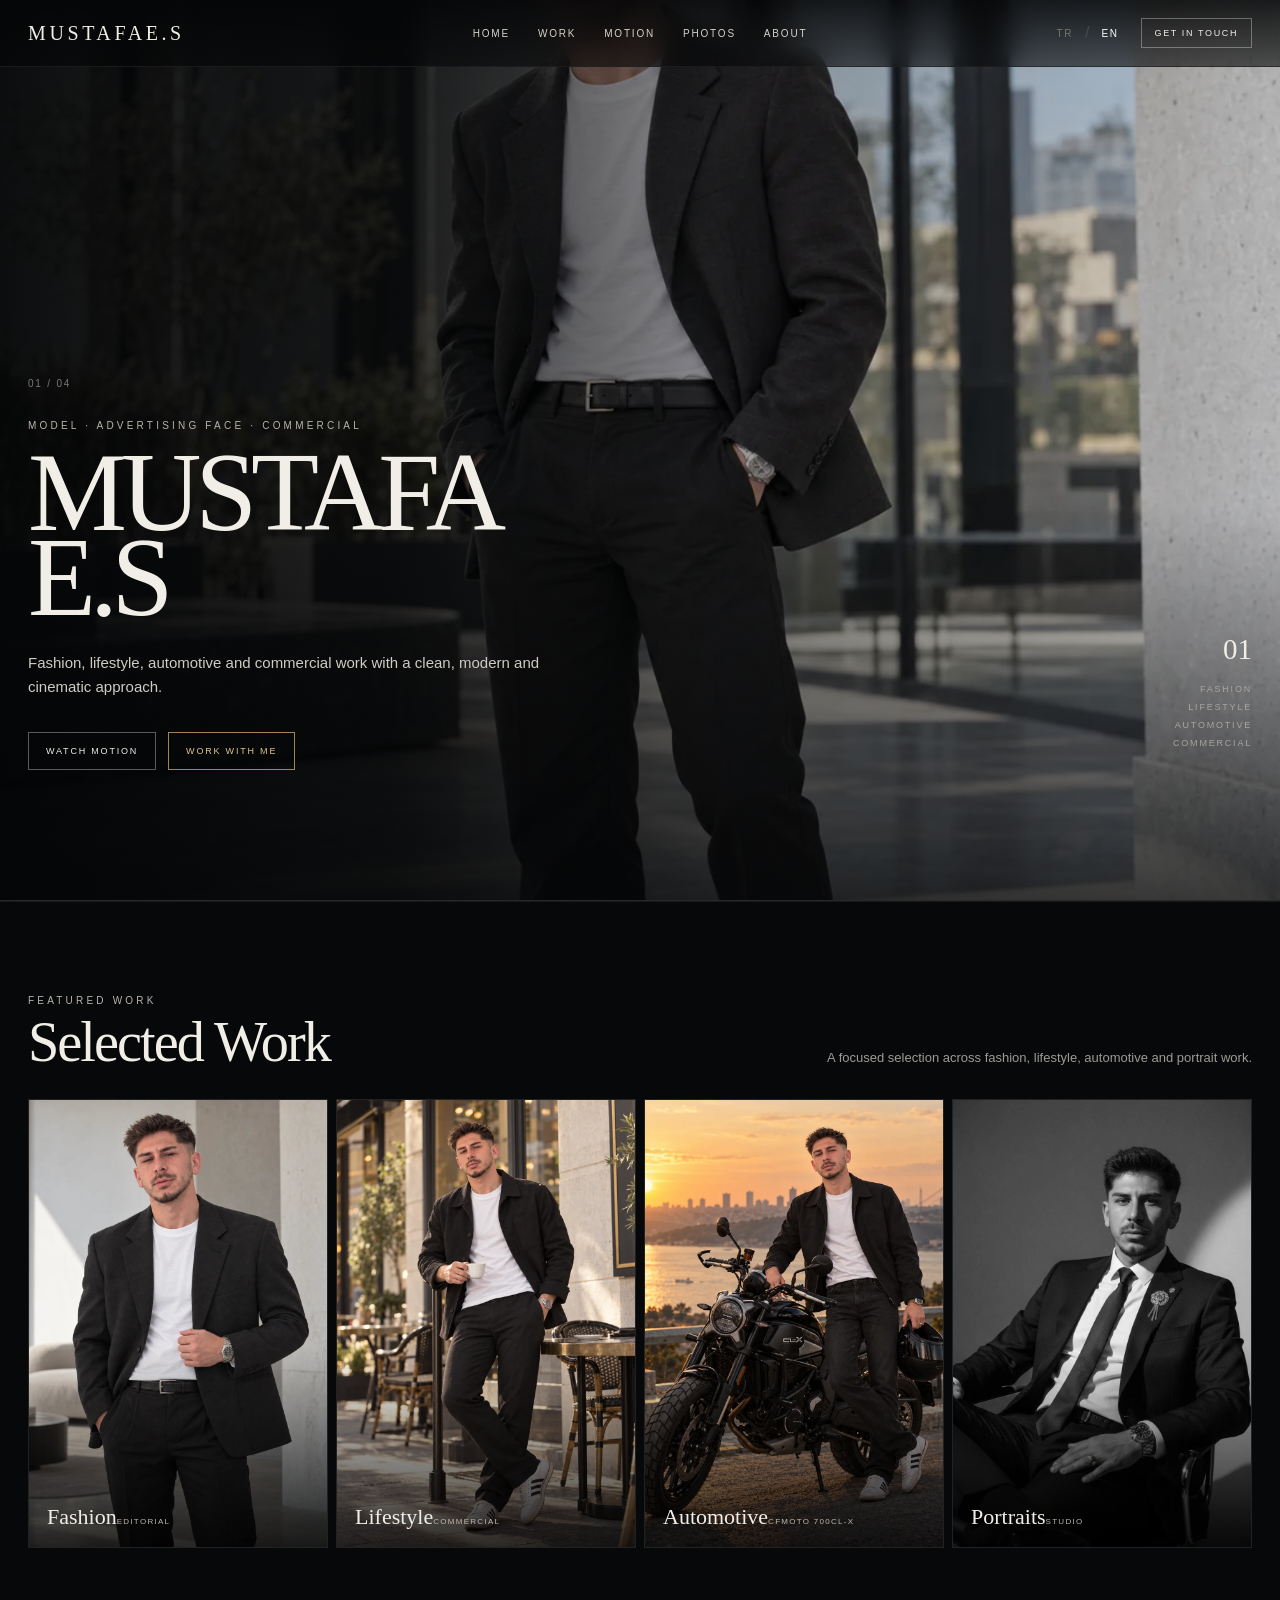
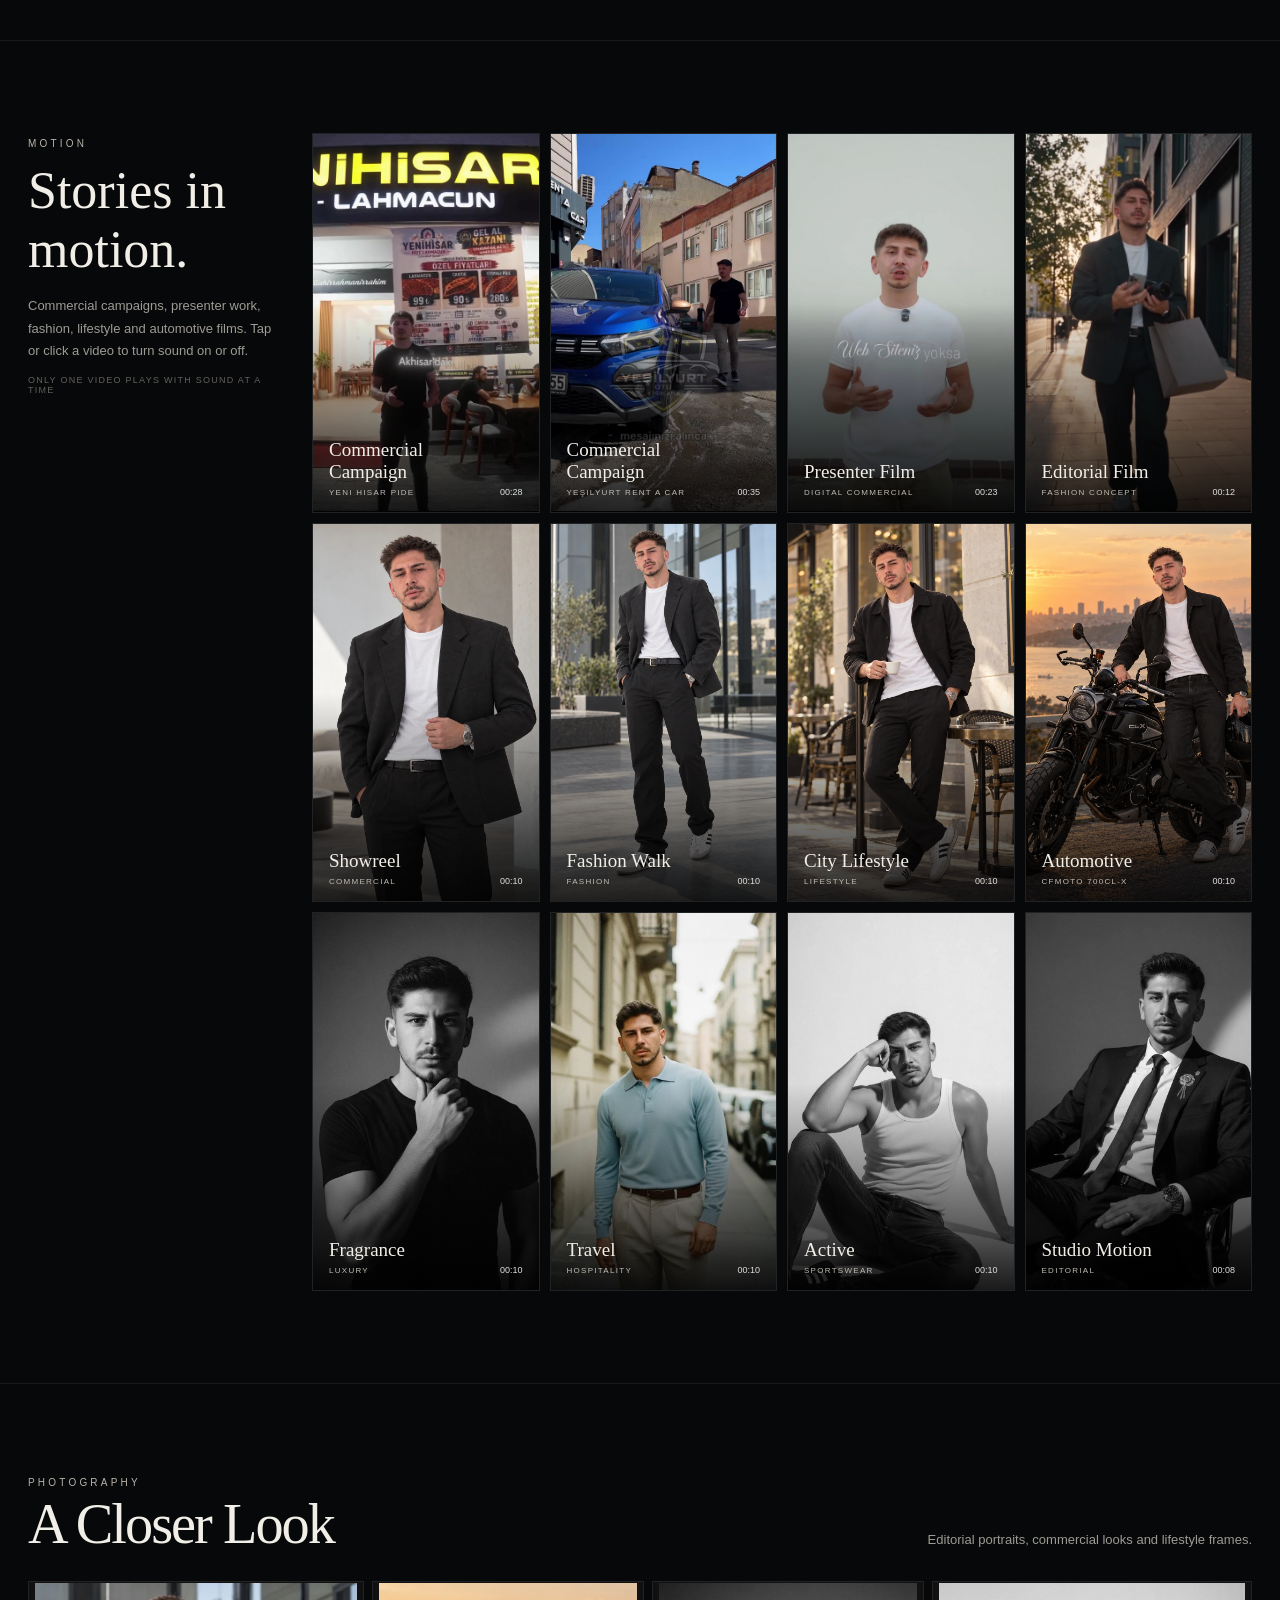
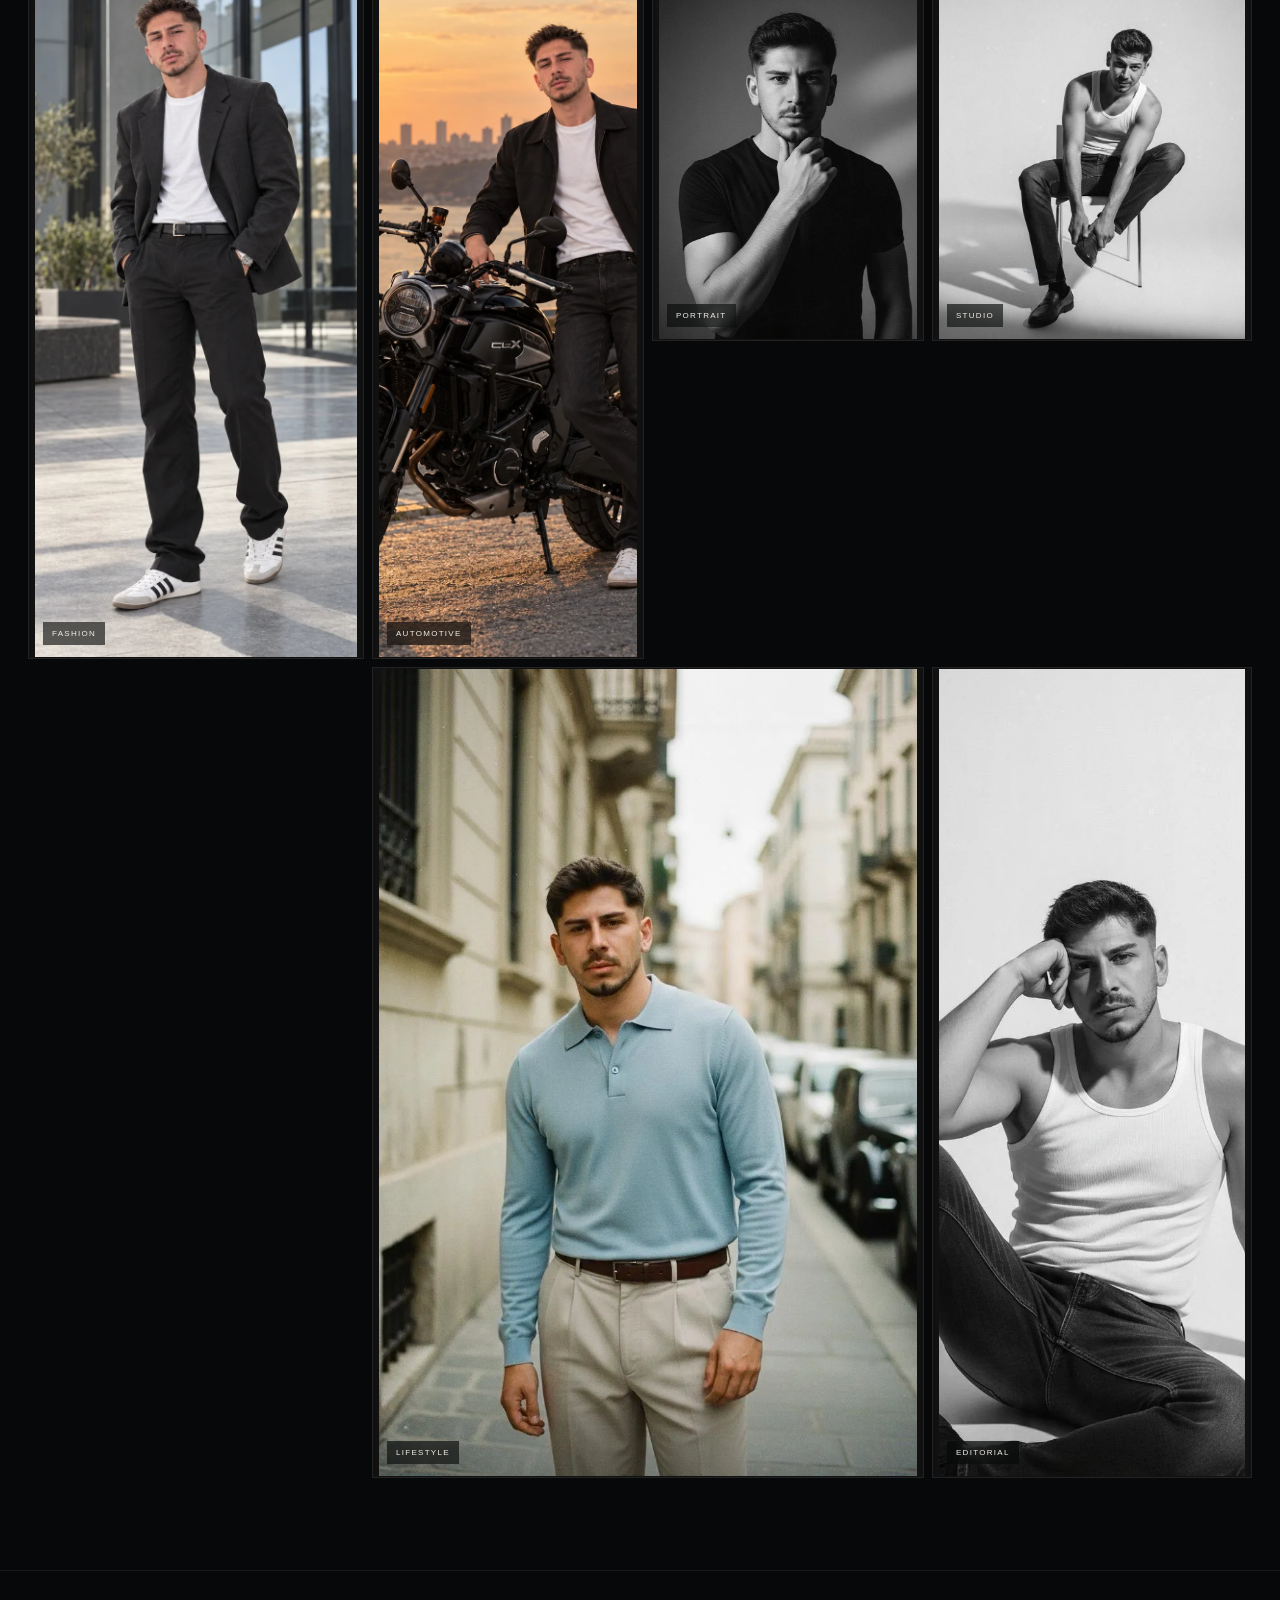
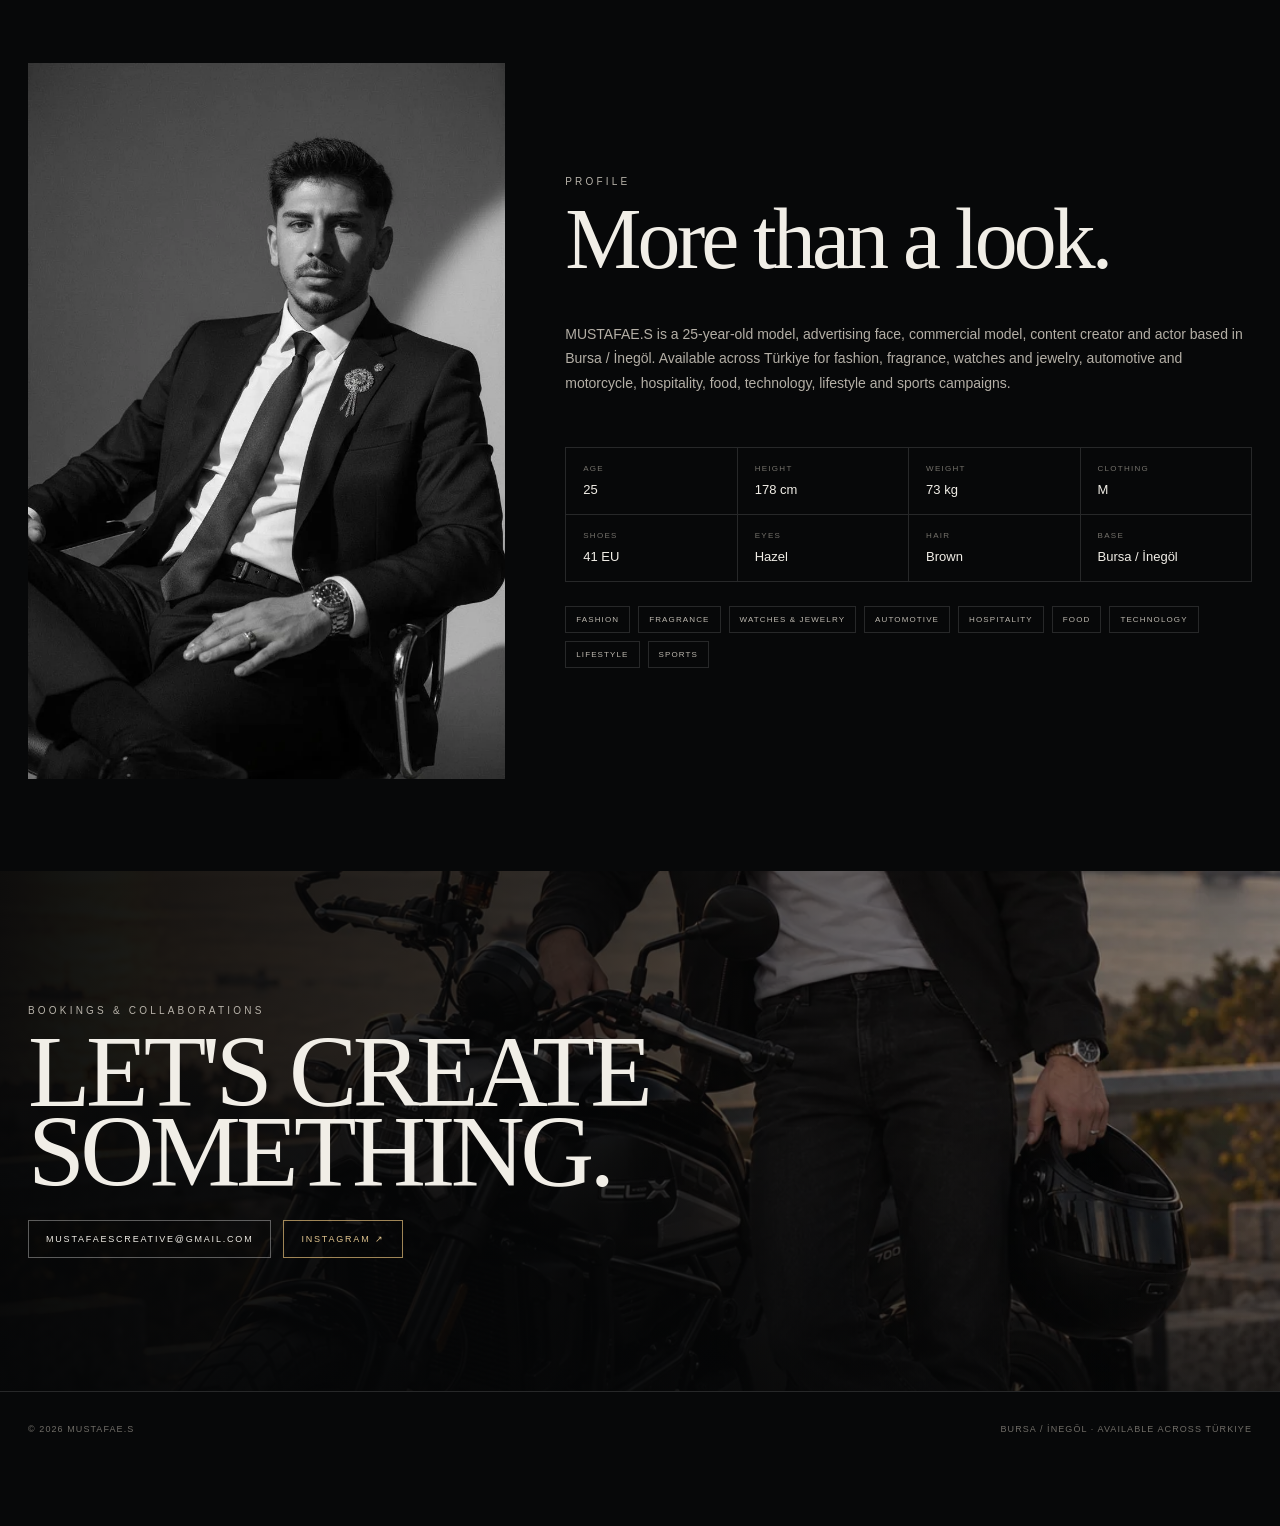
==== index.html @ 6eec47a4 "Add files via upload" ====
<!doctype html>
<html lang="tr">
<head>
<meta charset="utf-8">
<meta name="viewport" content="width=device-width,initial-scale=1,viewport-fit=cover">
<meta name="description" content="MUSTAFAE.S — Model, reklam yüzü, ticari model, içerik üreticisi ve oyuncu. Türkiye genelindeki projeler için uygun.">
<meta name="theme-color" content="#070809">
<meta name="robots" content="index,follow,max-image-preview:large,max-snippet:-1,max-video-preview:-1">
<meta name="author" content="MUSTAFAE.S">
<meta name="application-name" content="MUSTAFAE.S">
<link rel="canonical" href="https://mustafaescreativ.github.io/">
<link rel="icon" type="image/svg+xml" href="assets/favicon.svg">
<link rel="icon" type="image/png" sizes="32x32" href="assets/favicon-32.png">
<link rel="apple-touch-icon" sizes="180x180" href="assets/apple-touch-icon.png">
<link rel="manifest" href="/site.webmanifest">
<meta property="og:type" content="website">
<meta property="og:site_name" content="MUSTAFAE.S">
<meta property="og:title" content="MUSTAFAE.S — Model & Reklam Yüzü">
<meta property="og:description" content="Model, reklam yüzü, ticari model, içerik üreticisi ve oyuncu. Türkiye genelindeki projeler için uygun.">
<meta property="og:url" content="https://mustafaescreativ.github.io/">
<meta property="og:image" content="https://mustafaescreativ.github.io/assets/og-cover.jpg">
<meta property="og:image:secure_url" content="https://mustafaescreativ.github.io/assets/og-cover.jpg">
<meta property="og:image:width" content="1200">
<meta property="og:image:height" content="630">
<meta property="og:image:type" content="image/jpeg">
<meta property="og:image:alt" content="MUSTAFAE.S model portfolio">
<meta property="og:locale" content="tr_TR">
<meta property="og:locale:alternate" content="en_US">
<meta name="twitter:card" content="summary_large_image">
<meta name="twitter:title" content="MUSTAFAE.S — Model & Reklam Yüzü">
<meta name="twitter:description" content="Model, reklam yüzü, ticari model, içerik üreticisi ve oyuncu.">
<meta name="twitter:image" content="https://mustafaescreativ.github.io/assets/og-cover.jpg">
<title>MUSTAFAE.S — Model & Reklam Yüzü</title>
<style>
:root{
  --bg:#070809;--panel:#0c0e10;--panel2:#111315;--ink:#f1eee7;--muted:#9e9b94;
  --line:rgba(255,255,255,.13);--line2:rgba(255,255,255,.07);--warm:#c6a66b;
  --max:1540px;--serif:Georgia,"Times New Roman",serif;--sans:Arial,Helvetica,sans-serif;
}
*{box-sizing:border-box}html{scroll-behavior:smooth;background:var(--bg)}body{margin:0;background:var(--bg);color:var(--ink);font-family:var(--sans);overflow-x:hidden;-webkit-font-smoothing:antialiased}a{color:inherit;text-decoration:none}button{font:inherit;color:inherit}.shell{width:min(calc(100% - 56px),var(--max));margin:auto}.section{padding:92px 0;border-top:1px solid var(--line2)}
.kicker{font-size:10px;line-height:1.4;letter-spacing:.32em;text-transform:uppercase;color:#b8b3aa}.section-title{margin:8px 0 0;font-family:var(--serif);font-size:clamp(38px,4.4vw,72px);font-weight:400;line-height:.95;letter-spacing:-.035em}.section-head{display:flex;align-items:flex-end;justify-content:space-between;gap:32px;margin-bottom:30px}.section-copy{margin:0;max-width:520px;color:var(--muted);font-size:13px;line-height:1.7}
.site-header{position:fixed;inset:0 0 auto 0;z-index:60;border-bottom:1px solid rgba(255,255,255,.08);background:linear-gradient(180deg,rgba(4,5,6,.88),rgba(4,5,6,.58));backdrop-filter:blur(14px);-webkit-backdrop-filter:blur(14px)}.header-inner{height:66px;display:grid;grid-template-columns:1fr auto 1fr;align-items:center;gap:30px}.brand{font-family:var(--serif);font-size:20px;letter-spacing:.18em;white-space:nowrap}.nav{display:flex;gap:28px;align-items:center}.nav a{font-size:10px;letter-spacing:.18em;text-transform:uppercase;color:#d6d1c8;position:relative}.nav a:after{content:"";position:absolute;left:0;right:100%;bottom:-8px;height:1px;background:var(--ink);transition:right .25s ease}.nav a:hover:after{right:0}.header-actions{display:flex;align-items:center;justify-content:flex-end;gap:9px}.lang{appearance:none;border:0;background:none;padding:5px 3px;color:#77746e;cursor:pointer;font-size:10px;letter-spacing:.16em}.lang.active{color:#fff}.slash{color:#494949}.header-contact{margin-left:10px;border:1px solid rgba(255,255,255,.32);padding:9px 13px;font-size:9px;letter-spacing:.18em;text-transform:uppercase;transition:.25s}.header-contact:hover{background:#fff;color:#080808}
.hero{position:relative;min-height:100svh;display:grid;align-items:end;overflow:hidden;border-bottom:1px solid var(--line)}.hero-visual{position:absolute;inset:0;z-index:0}.hero-visual img{width:100%;height:100%;object-fit:cover;object-position:center 27%;display:block;filter:saturate(.9) contrast(1.02)}.hero-visual:after{content:"";position:absolute;inset:0;background:linear-gradient(90deg,rgba(3,4,5,.96) 0%,rgba(3,4,5,.84) 30%,rgba(3,4,5,.34) 60%,rgba(3,4,5,.08) 100%),linear-gradient(0deg,rgba(3,4,5,.75),transparent 44%)}.hero-content{position:relative;z-index:2;padding:130px 0 76px;display:grid;grid-template-columns:minmax(0,690px) 1fr;align-items:end;min-height:100svh}.hero-copy{padding-bottom:6vh}.hero-number{font-size:10px;letter-spacing:.18em;color:#777;margin-bottom:30px}.hero h1{font-family:var(--serif);font-weight:400;font-size:clamp(72px,8.7vw,158px);line-height:.76;letter-spacing:-.055em;margin:18px 0 30px}.hero h1 span{display:block}.hero-description{max-width:530px;font-size:15px;line-height:1.65;color:#d0ccc4}.hero-actions{display:flex;gap:12px;flex-wrap:wrap;margin-top:32px}.btn{display:inline-flex;align-items:center;justify-content:center;gap:14px;border:1px solid rgba(255,255,255,.34);padding:13px 17px;font-size:9px;letter-spacing:.2em;text-transform:uppercase;transition:.25s}.btn:hover{background:#fff;color:#090909}.btn.warm{border-color:rgba(198,166,107,.8);color:#e1c58f}.hero-side{justify-self:end;align-self:end;padding-bottom:8vh;text-align:right}.hero-side strong{display:block;font-family:var(--serif);font-weight:400;font-size:29px;margin-bottom:14px}.hero-side div{font-size:9px;letter-spacing:.2em;line-height:2;text-transform:uppercase;color:#aaa59d}
.featured-grid{display:grid;grid-template-columns:repeat(4,1fr);gap:8px}.feature-card{position:relative;min-height:380px;overflow:hidden;background:#111;border:1px solid var(--line2);cursor:pointer}.feature-card img{width:100%;height:100%;object-fit:cover;display:block;transition:transform .7s cubic-bezier(.2,.8,.2,1),filter .5s}.feature-card:hover img{transform:scale(1.025);filter:brightness(.86)}.feature-shade{position:absolute;inset:0;background:linear-gradient(0deg,rgba(0,0,0,.83),transparent 45%)}.feature-meta{position:absolute;left:18px;right:18px;bottom:17px;display:flex;align-items:end;justify-content:space-between;gap:16px}.feature-meta strong{font-family:var(--serif);font-size:22px;font-weight:400}.feature-meta small{font-size:8px;letter-spacing:.16em;text-transform:uppercase;color:#bcb7ae}
.motion-layout{display:grid;grid-template-columns:250px 1fr;gap:34px;align-items:start}.motion-intro{position:sticky;top:102px;padding-top:4px}.motion-intro h2{font-family:var(--serif);font-size:52px;font-weight:400;margin:10px 0 16px}.motion-intro p{color:var(--muted);font-size:13px;line-height:1.7}.motion-grid{display:grid;grid-template-columns:repeat(4,minmax(0,1fr));gap:10px}.motion-card{position:relative;aspect-ratio:9/15;overflow:hidden;background:#0f1113;border:1px solid var(--line2);isolation:isolate}.motion-card video{width:100%;height:100%;object-fit:cover;display:block;background:#0b0d0e;cursor:pointer}.motion-card video[data-audio="0"]{cursor:default}.motion-card:after{content:"";position:absolute;inset:45% 0 0;pointer-events:none;background:linear-gradient(transparent,rgba(0,0,0,.86));z-index:1}.motion-meta{position:absolute;z-index:2;left:16px;right:16px;bottom:15px;display:flex;align-items:flex-end;justify-content:space-between;gap:12px;pointer-events:none}.motion-title{font-family:var(--serif);font-size:19px}.motion-sub{margin-top:5px;font-size:8px;letter-spacing:.16em;text-transform:uppercase;color:#c0bbb3}.motion-time{font-size:9px;color:#ddd}.sound-toast{position:absolute;z-index:5;inset:50% auto auto 50%;transform:translate(-50%,-50%) scale(.86);width:58px;height:58px;border-radius:50%;display:grid;place-items:center;background:rgba(7,8,9,.72);border:1px solid rgba(255,255,255,.34);opacity:0;pointer-events:none;backdrop-filter:blur(10px);transition:opacity .18s,transform .18s}.sound-toast.show{opacity:1;transform:translate(-50%,-50%) scale(1)}.sound-toast svg{width:24px;height:24px;fill:none;stroke:#fff;stroke-width:1.7;stroke-linecap:round;stroke-linejoin:round}.motion-hint{margin-top:13px;color:#64615c;font-size:9px;letter-spacing:.14em;text-transform:uppercase}
.photo-grid{display:grid;grid-template-columns:1.05fr .85fr .85fr 1fr;grid-template-rows:360px 310px;gap:8px}.photo-card{position:relative;overflow:hidden;background:#111;border:1px solid var(--line2);cursor:zoom-in}.photo-card img{width:100%;height:100%;object-fit:cover;display:block;transition:transform .65s ease,filter .4s}.photo-card:hover img{transform:scale(1.018);filter:brightness(.9)}.photo-card:nth-child(1){grid-row:1/3}.photo-card:nth-child(4){grid-row:1/3}.photo-card:nth-child(5){grid-column:2/4}.photo-label{position:absolute;left:14px;bottom:13px;font-size:8px;letter-spacing:.16em;text-transform:uppercase;background:rgba(6,7,8,.62);padding:7px 9px;backdrop-filter:blur(8px)}
.about-grid{display:grid;grid-template-columns:.82fr 1.18fr;gap:60px;align-items:stretch}.about-image{min-height:700px;overflow:hidden}.about-image img{width:100%;height:100%;object-fit:cover;display:block}.about-copy{display:flex;flex-direction:column;justify-content:center;padding:40px 0}.about-copy h2{font-family:var(--serif);font-size:clamp(52px,6.7vw,100px);font-weight:400;line-height:.9;letter-spacing:-.045em;margin:12px 0 30px}.bio{max-width:760px;color:#b4afa6;line-height:1.75;font-size:14px}.stats{display:grid;grid-template-columns:repeat(4,1fr);margin-top:38px;border-top:1px solid var(--line);border-left:1px solid var(--line)}.stat{padding:16px 17px;border-right:1px solid var(--line);border-bottom:1px solid var(--line)}.stat span{display:block;color:#74716b;font-size:8px;letter-spacing:.16em;text-transform:uppercase;margin-bottom:7px}.stat strong{font-size:13px;font-weight:500}.industries{display:flex;gap:8px;flex-wrap:wrap;margin-top:24px}.industry{border:1px solid var(--line);padding:8px 10px;font-size:8px;letter-spacing:.14em;text-transform:uppercase;color:#bdb8af}
.contact-banner{position:relative;min-height:520px;overflow:hidden;display:grid;align-items:end}.contact-banner>img{position:absolute;inset:0;width:100%;height:100%;object-fit:cover;object-position:center 50%;filter:saturate(.85)}.contact-banner:after{content:"";position:absolute;inset:0;background:linear-gradient(90deg,rgba(5,6,7,.96),rgba(5,6,7,.78) 43%,rgba(5,6,7,.28)),linear-gradient(0deg,rgba(5,6,7,.65),transparent 60%)}.contact-content{position:relative;z-index:2;padding:64px 0}.contact-content h2{font-family:var(--serif);font-size:clamp(58px,8vw,128px);font-weight:400;line-height:.78;letter-spacing:-.045em;margin:14px 0 28px}.contact-links{display:flex;gap:12px;flex-wrap:wrap}
footer{border-top:1px solid var(--line);padding:32px 0 92px}.footer-row{display:flex;justify-content:space-between;gap:24px;align-items:center;color:#706d67;font-size:9px;letter-spacing:.12em;text-transform:uppercase}.footer-row a{color:#a9a49b}
.mobile-bottom{display:none}.lightbox{position:fixed;inset:0;z-index:100;background:rgba(0,0,0,.94);display:none;align-items:center;justify-content:center;padding:28px}.lightbox.open{display:flex}.lightbox img{max-width:min(94vw,1200px);max-height:90vh;object-fit:contain}.lightbox-close{position:absolute;right:24px;top:20px;width:44px;height:44px;border:1px solid rgba(255,255,255,.25);background:rgba(0,0,0,.35);font-size:24px;cursor:pointer}.reveal{opacity:1;transform:none}
@media(max-width:1180px){.motion-grid{grid-template-columns:repeat(3,1fr)}.photo-grid{grid-template-columns:repeat(3,1fr);grid-template-rows:360px 300px}.photo-card:nth-child(1){grid-row:1/3}.photo-card:nth-child(4){grid-row:auto}.photo-card:nth-child(5){grid-column:auto}.stats{grid-template-columns:repeat(2,1fr)}}
@media(max-width:900px){.shell{width:min(calc(100% - 28px),var(--max))}.site-header{background:rgba(5,6,7,.82)}.header-inner{height:60px;grid-template-columns:1fr auto}.brand{font-size:17px}.nav,.header-contact{display:none}.header-actions{grid-column:2}.hero{min-height:92svh}.hero-visual img{object-position:61% center}.hero-visual:after{background:linear-gradient(0deg,rgba(4,5,6,.96) 0%,rgba(4,5,6,.7) 44%,rgba(4,5,6,.12) 80%),linear-gradient(90deg,rgba(4,5,6,.36),transparent)}.hero-content{min-height:92svh;padding:88px 0 40px;display:block}.hero-copy{position:absolute;left:14px;right:14px;bottom:38px;padding:0}.hero-number,.hero-side{display:none}.hero h1{font-size:clamp(54px,16vw,86px);line-height:.8;margin:12px 0 18px}.hero h1 span{display:inline}.hero-description{font-size:13px;max-width:420px}.section{padding:70px 0}.section-head{display:block}.section-copy{margin-top:14px}.featured-grid{display:grid;grid-auto-flow:column;grid-auto-columns:78%;grid-template-columns:none;overflow-x:auto;scroll-snap-type:x mandatory;padding-bottom:7px;scrollbar-width:none}.featured-grid::-webkit-scrollbar{display:none}.feature-card{min-height:410px;scroll-snap-align:start}.motion-layout{display:block}.motion-intro{position:static;margin-bottom:24px}.motion-intro h2{font-size:45px}.motion-grid{display:grid;grid-auto-flow:column;grid-auto-columns:76%;grid-template-columns:none;overflow-x:auto;scroll-snap-type:x mandatory;gap:10px;padding-bottom:8px;scrollbar-width:none}.motion-grid::-webkit-scrollbar{display:none}.motion-card{scroll-snap-align:start;aspect-ratio:9/14}.photo-grid{display:grid;grid-template-columns:1fr 1fr;grid-template-rows:330px 270px 330px;gap:6px}.photo-card:nth-child(1){grid-row:1/3}.photo-card:nth-child(4){grid-row:2/4}.photo-card:nth-child(5){grid-column:auto}.about-grid{grid-template-columns:1fr;gap:0}.about-image{min-height:560px}.about-copy{padding:34px 0}.stats{grid-template-columns:repeat(2,1fr)}.contact-banner{min-height:540px}.contact-banner>img{object-position:62% center}.contact-content{padding:52px 0 72px}.site-footer{padding-bottom:100px}.mobile-bottom{position:fixed;z-index:70;left:12px;right:12px;bottom:max(10px,env(safe-area-inset-bottom));height:62px;border:1px solid rgba(255,255,255,.14);background:rgba(8,9,10,.88);backdrop-filter:blur(16px);display:grid;grid-template-columns:repeat(5,1fr);border-radius:16px;overflow:hidden}.mobile-bottom a{display:flex;flex-direction:column;align-items:center;justify-content:center;gap:4px;color:#aaa69f;font-size:7px;letter-spacing:.08em;text-transform:uppercase}.mobile-bottom svg{width:18px;height:18px;fill:none;stroke:currentColor;stroke-width:1.6}.footer-row{display:block;line-height:2}.footer-row span{display:block}.motion-hint{font-size:8px}}
@media(max-width:540px){.hero-actions .btn{padding:12px 14px}.feature-card{min-height:370px}.motion-grid{grid-auto-columns:82%}.photo-grid{grid-template-columns:1fr 1fr;grid-template-rows:280px 230px 280px}.about-image{min-height:490px}.about-copy h2{font-size:58px}.contact-content h2{font-size:66px}.contact-links{display:grid}.contact-links .btn{width:100%}}
@media(prefers-reduced-motion:reduce){html{scroll-behavior:auto}.feature-card img,.photo-card img{transition:none}}
</style>
<script type="application/ld+json">{"@context":"https://schema.org","@type":"Person","name":"MUSTAFAE.S","alternateName":"Mustafaes","url":"https://mustafaescreativ.github.io/","image":"https://mustafaescreativ.github.io/assets/og-cover.jpg","sameAs":["https://www.instagram.com/mustafae.s/"],"jobTitle":"Model, Advertising Face, Commercial Model, Content Creator, Actor","knowsLanguage":["tr"],"height":"178 cm","homeLocation":{"@type":"Place","name":"Bursa / İnegöl, Türkiye"}}</script>
</head>
<body>
<header class="site-header">
  <div class="shell header-inner">
    <a class="brand" href="#home">MUSTAFAE.S</a>
    <nav class="nav" aria-label="Primary">
      <a href="#home" data-en="Home" data-tr="Ana Sayfa">Ana Sayfa</a>
      <a href="#work" data-en="Work" data-tr="Çalışmalar">Çalışmalar</a>
      <a href="#motion" data-en="Motion" data-tr="Videolar">Videolar</a>
      <a href="#photos" data-en="Photos" data-tr="Fotoğraflar">Fotoğraflar</a>
      <a href="#about" data-en="About" data-tr="Hakkımda">Hakkımda</a>
    </nav>
    <div class="header-actions">
      <button class="lang" data-lang="tr" aria-label="Türkçe">TR</button><span class="slash">/</span><button class="lang" data-lang="en" aria-label="English">EN</button>
      <a class="header-contact" href="#contact" data-en="Get in touch" data-tr="İletişim">İletişim</a>
    </div>
  </div>
</header>

<main>
<section class="hero" id="home">
  <div class="hero-visual"><img src="assets/photos/hero.webp" alt="MUSTAFAE.S fashion portrait"></div>
  <div class="shell hero-content">
    <div class="hero-copy reveal">
      <div class="hero-number">01 / 04</div>
      <div class="kicker" data-en="Model · Advertising Face · Commercial" data-tr="Model · Reklam Yüzü · Ticari Model">Model · Reklam Yüzü · Ticari Model</div>
      <h1><span>MUSTAFA</span> <span>E.S</span></h1>
      <p class="hero-description" data-en="Fashion, lifestyle, automotive and commercial work with a clean, modern and cinematic approach." data-tr="Moda, yaşam tarzı, otomotiv ve ticari projelerde modern, temiz ve sinematik bir yaklaşım.">Moda, yaşam tarzı, otomotiv ve ticari projelerde modern, temiz ve sinematik bir yaklaşım.</p>
      <div class="hero-actions"><a class="btn" href="#motion" data-en="Watch motion" data-tr="Videoları İzle">Videoları İzle</a><a class="btn warm" href="#contact" data-en="Work with me" data-tr="İş Birliği">İş Birliği</a></div>
    </div>
    <div class="hero-side reveal"><strong>01</strong><div data-en-html="FASHION<br>LIFESTYLE<br>AUTOMOTIVE<br>COMMERCIAL" data-tr-html="MODA<br>YAŞAM TARZI<br>OTOMOTİV<br>REKLAM">MODA<br>YAŞAM TARZI<br>OTOMOTİV<br>REKLAM</div></div>
  </div>
</section>

<section class="section" id="work">
  <div class="shell">
    <div class="section-head reveal"><div><div class="kicker" data-en="Featured work" data-tr="Öne Çıkanlar">Öne Çıkanlar</div><h2 class="section-title" data-en="Selected Work" data-tr="Seçili Çalışmalar">Seçili Çalışmalar</h2></div><p class="section-copy" data-en="A focused selection across fashion, lifestyle, automotive and portrait work." data-tr="Moda, yaşam tarzı, otomotiv ve portre çalışmalarından seçilmiş bir seçki.">Moda, yaşam tarzı, otomotiv ve portre çalışmalarından seçilmiş bir seçki.</p></div>
    <div class="featured-grid reveal">
      <a class="feature-card" href="#photos"><img src="assets/photos/blazer.webp" alt="Fashion"><div class="feature-shade"></div><div class="feature-meta"><div><strong data-en="Fashion" data-tr="Moda">Moda</strong><small data-en="Editorial" data-tr="Editoryal">Editoryal</small></div></div></a>
      <a class="feature-card" href="#photos"><img src="assets/photos/cafe.webp" alt="Lifestyle"><div class="feature-shade"></div><div class="feature-meta"><div><strong data-en="Lifestyle" data-tr="Yaşam Tarzı">Yaşam Tarzı</strong><small data-en="Commercial" data-tr="Ticari">Ticari</small></div></div></a>
      <a class="feature-card" href="#motion"><img src="assets/photos/motorcycle.webp" alt="Automotive"><div class="feature-shade"></div><div class="feature-meta"><div><strong data-en="Automotive" data-tr="Otomotiv">Otomotiv</strong><small>CFMOTO 700CL-X</small></div></div></a>
      <a class="feature-card" href="#photos"><img src="assets/photos/formal-bw.webp" alt="Portrait"><div class="feature-shade"></div><div class="feature-meta"><div><strong data-en="Portraits" data-tr="Portreler">Portreler</strong><small data-en="Studio" data-tr="Stüdyo">Stüdyo</small></div></div></a>
    </div>
  </div>
</section>

<section class="section" id="motion">
  <div class="shell motion-layout">
    <div class="motion-intro reveal"><div class="kicker" data-en="Motion" data-tr="Video">Video</div><h2 data-en="Stories in motion." data-tr="Hareketli hikâyeler.">Hareketli hikâyeler.</h2><p data-en="Commercial campaigns, presenter work, fashion, lifestyle and automotive films. Tap or click a video to turn sound on or off." data-tr="Reklam kampanyaları, sunum çalışmaları, moda, yaşam tarzı ve otomotiv filmleri. Sesi açmak veya kapatmak için videoya dokunun ya da tıklayın.">Reklam kampanyaları, sunum çalışmaları, moda, yaşam tarzı ve otomotiv filmleri. Sesi açmak veya kapatmak için videoya dokunun ya da tıklayın.</p><div class="motion-hint" data-en="Only one video plays with sound at a time" data-tr="Aynı anda yalnızca bir videonun sesi açık kalır">Aynı anda yalnızca bir videonun sesi açık kalır</div></div>
    <div class="motion-grid reveal">
      <article class="motion-card"><video class="motion-video" muted loop playsinline preload="none" poster="[data-uri]" src="yeni-hisar.mp4" data-src="yeni-hisar.mp4"></video><div class="sound-toast"></div><div class="motion-meta"><div><div class="motion-title" data-en="Commercial Campaign" data-tr="Reklam Kampanyası">Reklam Kampanyası</div><div class="motion-sub">Yeni Hisar Pide</div></div><span class="motion-time">00:28</span></div></article><article class="motion-card"><video class="motion-video" muted loop playsinline preload="metadata" poster="[data-uri]" src="yesilyurt-rent-a-car.mp4" data-src="yesilyurt-rent-a-car.mp4"></video><div class="sound-toast"></div><div class="motion-meta"><div><div class="motion-title" data-en="Commercial Campaign" data-tr="Reklam Kampanyası">Reklam Kampanyası</div><div class="motion-sub">Yeşilyurt Rent a Car</div></div><span class="motion-time">00:35</span></div></article>
      <article class="motion-card"><video class="motion-video" muted loop playsinline preload="none" poster="[data-uri]" src="dijital-sunum.mp4" data-src="dijital-sunum.mp4"></video><div class="sound-toast"></div><div class="motion-meta"><div><div class="motion-title" data-en="Presenter Film" data-tr="Sunum Filmi">Sunum Filmi</div><div class="motion-sub" data-en="Digital Commercial" data-tr="Dijital Reklam">Dijital Reklam</div></div><span class="motion-time">00:23</span></div></article>
      <article class="motion-card"><video class="motion-video" muted loop playsinline preload="none" poster="[data-uri]" src="editorial-film.mp4" data-src="editorial-film.mp4"></video><div class="sound-toast"></div><div class="motion-meta"><div><div class="motion-title" data-en="Editorial Film" data-tr="Editoryal Film">Editoryal Film</div><div class="motion-sub" data-en="Fashion Concept" data-tr="Moda Konsepti">Moda Konsepti</div></div><span class="motion-time">00:12</span></div></article>
      <article class="motion-card"><video class="motion-video" data-audio="0" muted loop playsinline preload="none" poster="assets/photos/blazer.webp" data-src="assets/videos/showreel.mp4"></video><div class="sound-toast"></div><div class="motion-meta"><div><div class="motion-title" data-en="Showreel" data-tr="Tanıtım Videosu">Tanıtım Videosu</div><div class="motion-sub" data-en="Commercial" data-tr="Reklam">Reklam</div></div><span class="motion-time">00:10</span></div></article>
      <article class="motion-card"><video class="motion-video" muted loop playsinline preload="none" poster="assets/photos/hero.webp" data-src="assets/videos/fashion-walk.mp4"></video><div class="sound-toast"></div><div class="motion-meta"><div><div class="motion-title" data-en="Fashion Walk" data-tr="Moda Yürüyüşü">Moda Yürüyüşü</div><div class="motion-sub" data-en="Fashion" data-tr="Moda">Moda</div></div><span class="motion-time">00:10</span></div></article>
      <article class="motion-card"><video class="motion-video" muted loop playsinline preload="none" poster="assets/photos/cafe.webp" data-src="assets/videos/lifestyle-cafe.mp4"></video><div class="sound-toast"></div><div class="motion-meta"><div><div class="motion-title" data-en="City Lifestyle" data-tr="Şehir Yaşamı">Şehir Yaşamı</div><div class="motion-sub" data-en="Lifestyle" data-tr="Yaşam Tarzı">Yaşam Tarzı</div></div><span class="motion-time">00:10</span></div></article>
      <article class="motion-card"><video class="motion-video" muted loop playsinline preload="none" poster="assets/photos/motorcycle.webp" data-src="assets/videos/automotive.mp4"></video><div class="sound-toast"></div><div class="motion-meta"><div><div class="motion-title" data-en="Automotive" data-tr="Otomotiv">Otomotiv</div><div class="motion-sub">CFMOTO 700CL-X</div></div><span class="motion-time">00:10</span></div></article>
      <article class="motion-card"><video class="motion-video" muted loop playsinline preload="none" poster="assets/photos/portrait-bw.webp" data-src="assets/videos/fragrance.mp4"></video><div class="sound-toast"></div><div class="motion-meta"><div><div class="motion-title" data-en="Fragrance" data-tr="Parfüm">Parfüm</div><div class="motion-sub" data-en="Luxury" data-tr="Lüks">Lüks</div></div><span class="motion-time">00:10</span></div></article>
      <article class="motion-card"><video class="motion-video" muted loop playsinline preload="none" poster="assets/photos/blue-polo.webp" data-src="assets/videos/travel-hotel.mp4"></video><div class="sound-toast"></div><div class="motion-meta"><div><div class="motion-title" data-en="Travel" data-tr="Seyahat">Seyahat</div><div class="motion-sub" data-en="Hospitality" data-tr="Otel & Turizm">Otel & Turizm</div></div><span class="motion-time">00:10</span></div></article>
      <article class="motion-card"><video class="motion-video" muted loop playsinline preload="none" poster="assets/photos/studio-floor-bw.webp" data-src="assets/videos/active.mp4"></video><div class="sound-toast"></div><div class="motion-meta"><div><div class="motion-title" data-en="Active" data-tr="Aktif">Aktif</div><div class="motion-sub" data-en="Sportswear" data-tr="Spor">Spor</div></div><span class="motion-time">00:10</span></div></article>
      <article class="motion-card"><video class="motion-video" data-audio="0" muted loop playsinline preload="none" poster="assets/photos/formal-bw.webp" data-src="assets/videos/studio-motion.mp4"></video><div class="sound-toast"></div><div class="motion-meta"><div><div class="motion-title" data-en="Studio Motion" data-tr="Stüdyo Videosu">Stüdyo Videosu</div><div class="motion-sub" data-en="Editorial" data-tr="Editoryal">Editoryal</div></div><span class="motion-time">00:08</span></div></article>
    </div>
  </div>
</section>

<section class="section" id="photos">
  <div class="shell">
    <div class="section-head reveal"><div><div class="kicker" data-en="Photography" data-tr="Fotoğraflar">Fotoğraflar</div><h2 class="section-title" data-en="A Closer Look" data-tr="Yakından Bakış">Yakından Bakış</h2></div><p class="section-copy" data-en="Editorial portraits, commercial looks and lifestyle frames." data-tr="Editoryal portreler, ticari görünümler ve yaşam tarzı kareleri.">Editoryal portreler, ticari görünümler ve yaşam tarzı kareleri.</p></div>
    <div class="photo-grid reveal">
      <button class="photo-card" type="button" data-full="assets/photos/hero.webp"><img src="assets/photos/hero.webp" alt="Fashion portrait"><span class="photo-label" data-en="Fashion" data-tr="Moda">Moda</span></button>
      <button class="photo-card" type="button" data-full="assets/photos/portrait-bw.webp"><img src="assets/photos/portrait-bw.webp" alt="Black and white portrait"><span class="photo-label" data-en="Portrait" data-tr="Portre">Portre</span></button>
      <button class="photo-card" type="button" data-full="assets/photos/studio-chair-bw.webp"><img src="assets/photos/studio-chair-bw.webp" alt="Studio editorial"><span class="photo-label" data-en="Studio" data-tr="Stüdyo">Stüdyo</span></button>
      <button class="photo-card" type="button" data-full="assets/photos/motorcycle.webp"><img src="assets/photos/motorcycle.webp" alt="Automotive portrait"><span class="photo-label" data-en="Automotive" data-tr="Otomotiv">Otomotiv</span></button>
      <button class="photo-card" type="button" data-full="assets/photos/blue-polo.webp"><img src="assets/photos/blue-polo.webp" alt="Lifestyle portrait"><span class="photo-label" data-en="Lifestyle" data-tr="Yaşam Tarzı">Yaşam Tarzı</span></button>
      <button class="photo-card" type="button" data-full="assets/photos/studio-floor-bw.webp"><img src="assets/photos/studio-floor-bw.webp" alt="Editorial portrait"><span class="photo-label" data-en="Editorial" data-tr="Editoryal">Editoryal</span></button>
    </div>
  </div>
</section>

<section class="section" id="about">
  <div class="shell about-grid">
    <div class="about-image reveal"><img src="assets/photos/formal-bw.webp" alt="MUSTAFAE.S portrait"></div>
    <div class="about-copy reveal"><div class="kicker" data-en="Profile" data-tr="Profil">Profil</div><h2 data-en="More than a look." data-tr="Görünümden fazlası.">Görünümden fazlası.</h2><p class="bio" data-en="MUSTAFAE.S is a 25-year-old model, advertising face, commercial model, content creator and actor based in Bursa / İnegöl. Available across Türkiye for fashion, fragrance, watches and jewelry, automotive and motorcycle, hospitality, food, technology, lifestyle and sports campaigns." data-tr="MUSTAFAE.S, Bursa / İnegöl merkezli 25 yaşında model, reklam yüzü, ticari model, içerik üreticisi ve oyuncudur. Türkiye genelinde giyim, parfüm, saat ve takı, otomotiv ve motosiklet, otel ve turizm, restoran, teknoloji, yaşam tarzı ve spor projelerine açıktır.">MUSTAFAE.S, Bursa / İnegöl merkezli 25 yaşında model, reklam yüzü, ticari model, içerik üreticisi ve oyuncudur. Türkiye genelinde giyim, parfüm, saat ve takı, otomotiv ve motosiklet, otel ve turizm, restoran, teknoloji, yaşam tarzı ve spor projelerine açıktır.</p>
      <div class="stats">
        <div class="stat"><span data-en="Age" data-tr="Yaş">Yaş</span><strong>25</strong></div><div class="stat"><span data-en="Height" data-tr="Boy">Boy</span><strong>178 cm</strong></div><div class="stat"><span data-en="Weight" data-tr="Kilo">Kilo</span><strong>73 kg</strong></div><div class="stat"><span data-en="Clothing" data-tr="Beden">Beden</span><strong>M</strong></div>
        <div class="stat"><span data-en="Shoes" data-tr="Ayakkabı">Ayakkabı</span><strong>41 EU</strong></div><div class="stat"><span data-en="Eyes" data-tr="Göz">Göz</span><strong data-en="Hazel" data-tr="Ela">Ela</strong></div><div class="stat"><span data-en="Hair" data-tr="Saç">Saç</span><strong data-en="Brown" data-tr="Kahverengi">Kahverengi</strong></div><div class="stat"><span data-en="Base" data-tr="Konum">Konum</span><strong>Bursa / İnegöl</strong></div>
      </div>
      <div class="industries"><span class="industry" data-en="Fashion" data-tr="Giyim">Giyim</span><span class="industry" data-en="Fragrance" data-tr="Parfüm">Parfüm</span><span class="industry" data-en="Watches & Jewelry" data-tr="Saat & Takı">Saat & Takı</span><span class="industry" data-en="Automotive" data-tr="Otomotiv">Otomotiv</span><span class="industry" data-en="Hospitality" data-tr="Otel & Turizm">Otel & Turizm</span><span class="industry" data-en="Food" data-tr="Restoran">Restoran</span><span class="industry" data-en="Technology" data-tr="Teknoloji">Teknoloji</span><span class="industry" data-en="Lifestyle" data-tr="Yaşam Tarzı">Yaşam Tarzı</span><span class="industry" data-en="Sports" data-tr="Spor">Spor</span></div>
    </div>
  </div>
</section>

<section class="contact-banner" id="contact">
  <img src="assets/photos/motorcycle.webp" alt="MUSTAFAE.S automotive campaign">
  <div class="shell contact-content reveal"><div class="kicker" data-en="Bookings & collaborations" data-tr="İş & İş Birlikleri">İş & İş Birlikleri</div><h2 data-en-html="LET'S CREATE<br>SOMETHING." data-tr-html="BİRLİKTE<br>ÜRETELİM.">BİRLİKTE<br>ÜRETELİM.</h2><div class="contact-links"><a class="btn" href="mailto:mustafaescreative@gmail.com">mustafaescreative@gmail.com</a><a class="btn warm" href="https://www.instagram.com/mustafae.s/" target="_blank" rel="noopener">Instagram ↗</a></div></div>
</section>
</main>

<footer class="site-footer"><div class="shell footer-row"><span>© <span id="year"></span> MUSTAFAE.S</span><span data-en="Bursa / İnegöl · Available across Türkiye" data-tr="Bursa / İnegöl · Türkiye genelinde çalışmaya uygun">Bursa / İnegöl · Türkiye genelinde çalışmaya uygun</span></div></footer>

<nav class="mobile-bottom" aria-label="Mobile navigation">
  <a href="#home"><svg viewBox="0 0 24 24"><path d="M3 10.5 12 3l9 7.5v9a1.5 1.5 0 0 1-1.5 1.5h-15A1.5 1.5 0 0 1 3 19.5z"/><path d="M9 21v-7h6v7"/></svg><span data-en="Home" data-tr="Ana Sayfa">Ana Sayfa</span></a>
  <a href="#motion"><svg viewBox="0 0 24 24"><rect x="3" y="4" width="18" height="16" rx="2"/><path d="m10 9 5 3-5 3z"/></svg><span data-en="Videos" data-tr="Videolar">Videolar</span></a>
  <a href="#photos"><svg viewBox="0 0 24 24"><rect x="3" y="4" width="18" height="16" rx="2"/><circle cx="8.5" cy="9" r="1.5"/><path d="m5 18 5-5 3 3 2-2 4 4"/></svg><span data-en="Photos" data-tr="Fotoğraflar">Fotoğraflar</span></a>
  <a href="#about"><svg viewBox="0 0 24 24"><circle cx="12" cy="8" r="4"/><path d="M4 21a8 8 0 0 1 16 0"/></svg><span data-en="About" data-tr="Hakkımda">Hakkımda</span></a>
  <a href="#contact"><svg viewBox="0 0 24 24"><path d="M4 5h16v14H4z"/><path d="m4 6 8 7 8-7"/></svg><span data-en="Contact" data-tr="İletişim">İletişim</span></a>
</nav>

<div class="lightbox" id="lightbox" aria-hidden="true"><button class="lightbox-close" type="button" aria-label="Close">×</button><img alt="Expanded portfolio image"></div>

<script>
const langButtons=[...document.querySelectorAll('.lang')];
const pageCopy={
  tr:{title:'MUSTAFAE.S — Model & Reklam Yüzü',description:'MUSTAFAE.S — Bursa, Türkiye merkezli model, reklam yüzü, ticari model, içerik üreticisi ve oyuncu.'},
  en:{title:'MUSTAFAE.S — Model & Advertising Face',description:'MUSTAFAE.S — Model, Advertising Face, Commercial Model, Content Creator and Actor based in Bursa, Türkiye.'}
};
function setLang(lang){
  document.documentElement.lang=lang;try{localStorage.setItem('mustafaes-lang',lang)}catch(e){};
  document.querySelectorAll('[data-en]').forEach(el=>{el.textContent=el.dataset[lang]||el.dataset.en});
  document.querySelectorAll('[data-en-html]').forEach(el=>{el.innerHTML=el.dataset[lang+'Html']||el.dataset.enHtml});
  document.title=pageCopy[lang].title;const meta=document.querySelector('meta[name="description"]');if(meta)meta.content=pageCopy[lang].description;
  langButtons.forEach(b=>b.classList.toggle('active',b.dataset.lang===lang));
}
langButtons.forEach(b=>b.addEventListener('click',()=>setLang(b.dataset.lang)));
let stored=null;try{stored=localStorage.getItem('mustafaes-lang')}catch(e){}const browserTR=(navigator.language||'').toLowerCase().startsWith('tr');setLang(stored||(browserTR?'tr':'en'));
document.getElementById('year').textContent=new Date().getFullYear();

const revealIO=new IntersectionObserver(entries=>entries.forEach(e=>{if(e.isIntersecting)e.target.classList.add('on')}),{threshold:.1});document.querySelectorAll('.reveal').forEach(el=>revealIO.observe(el));

const videos=[...document.querySelectorAll('.motion-video')];
const soundOn='<svg viewBox="0 0 24 24" aria-hidden="true"><path d="M5 10v4h4l5 4V6L9 10H5z"/><path d="M17 9.5c1 .8 1.5 1.6 1.5 2.5S18 13.8 17 14.5"/><path d="M19 7c1.7 1.3 2.5 3 2.5 5S20.7 15.7 19 17"/></svg>';
const soundOff='<svg viewBox="0 0 24 24" aria-hidden="true"><path d="M5 10v4h4l5 4V6L9 10H5z"/><path d="m17 10 4 4M21 10l-4 4"/></svg>';
function loadVideo(v){if(v.dataset.loaded)return;v.src=v.dataset.src;v.dataset.loaded='1';v.load();}
const videoIO=new IntersectionObserver(entries=>entries.forEach(entry=>{const v=entry.target;if(entry.isIntersecting){loadVideo(v);v.play().catch(()=>{});}else{v.pause();}}),{rootMargin:'220px 0px',threshold:.08});videos.forEach(v=>videoIO.observe(v));
function flashSound(v,on){const toast=v.parentElement.querySelector('.sound-toast');toast.innerHTML=on?soundOn:soundOff;toast.classList.add('show');clearTimeout(toast._t);toast._t=setTimeout(()=>toast.classList.remove('show'),950)}
videos.forEach(v=>v.addEventListener('click',()=>{if(v.dataset.audio==='0')return;loadVideo(v);const shouldUnmute=v.muted;videos.forEach(other=>{if(other!==v&& !other.muted){other.muted=true;flashSound(other,false)}});v.muted=!shouldUnmute;if(shouldUnmute){v.volume=1;v.play().catch(()=>{});}flashSound(v,shouldUnmute)}));

const lightbox=document.getElementById('lightbox'),lightboxImg=lightbox.querySelector('img');document.querySelectorAll('.photo-card').forEach(card=>card.addEventListener('click',()=>{lightboxImg.src=card.dataset.full;lightbox.classList.add('open');lightbox.setAttribute('aria-hidden','false');document.body.style.overflow='hidden'}));function closeLightbox(){lightbox.classList.remove('open');lightbox.setAttribute('aria-hidden','true');lightboxImg.removeAttribute('src');document.body.style.overflow=''}lightbox.querySelector('.lightbox-close').addEventListener('click',closeLightbox);lightbox.addEventListener('click',e=>{if(e.target===lightbox)closeLightbox()});document.addEventListener('keydown',e=>{if(e.key==='Escape')closeLightbox()});
</script>
<!-- Cloudflare Web Analytics -->
<script type="module" src="https://static.cloudflareinsights.com/beacon.min.js" data-cf-beacon='{"token":"f4eb85881fa0483aac9a0089696ef1e8"}'></script>
<!-- End Cloudflare Web Analytics -->
</body>
</html>
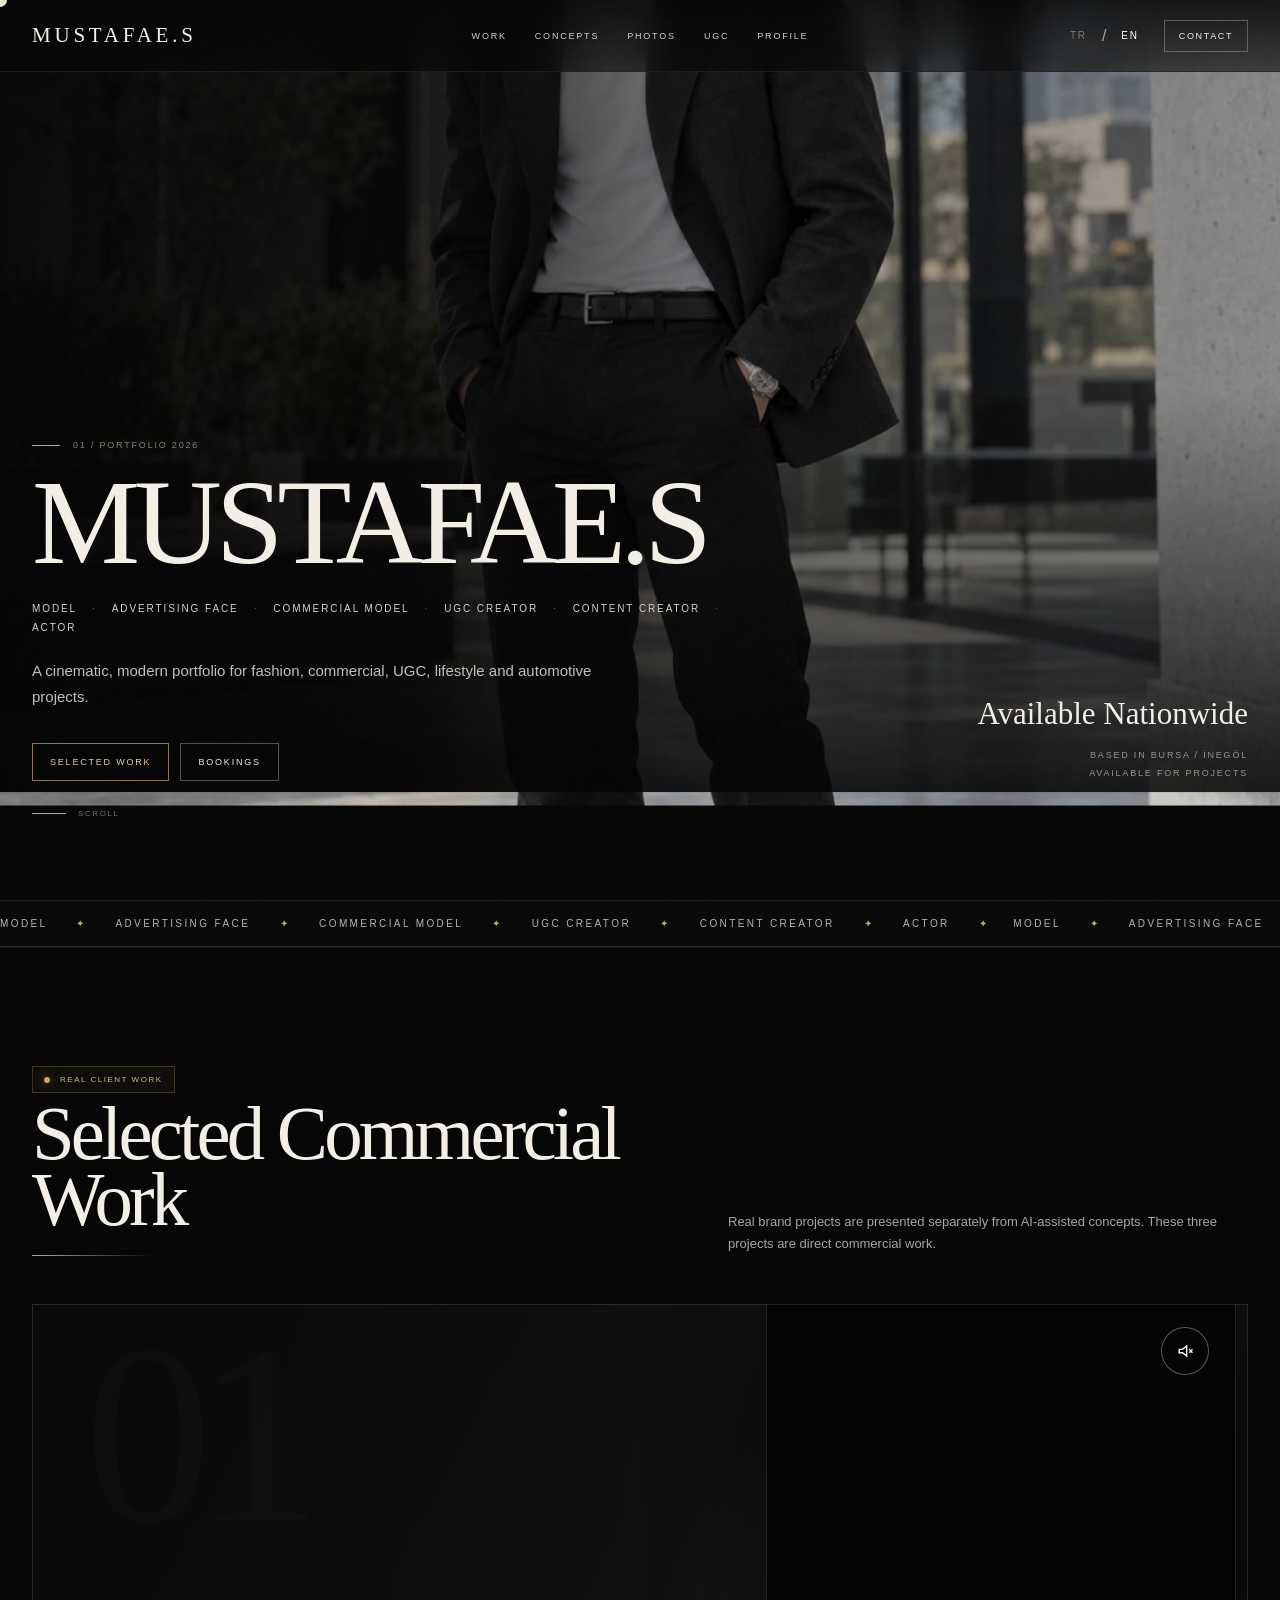
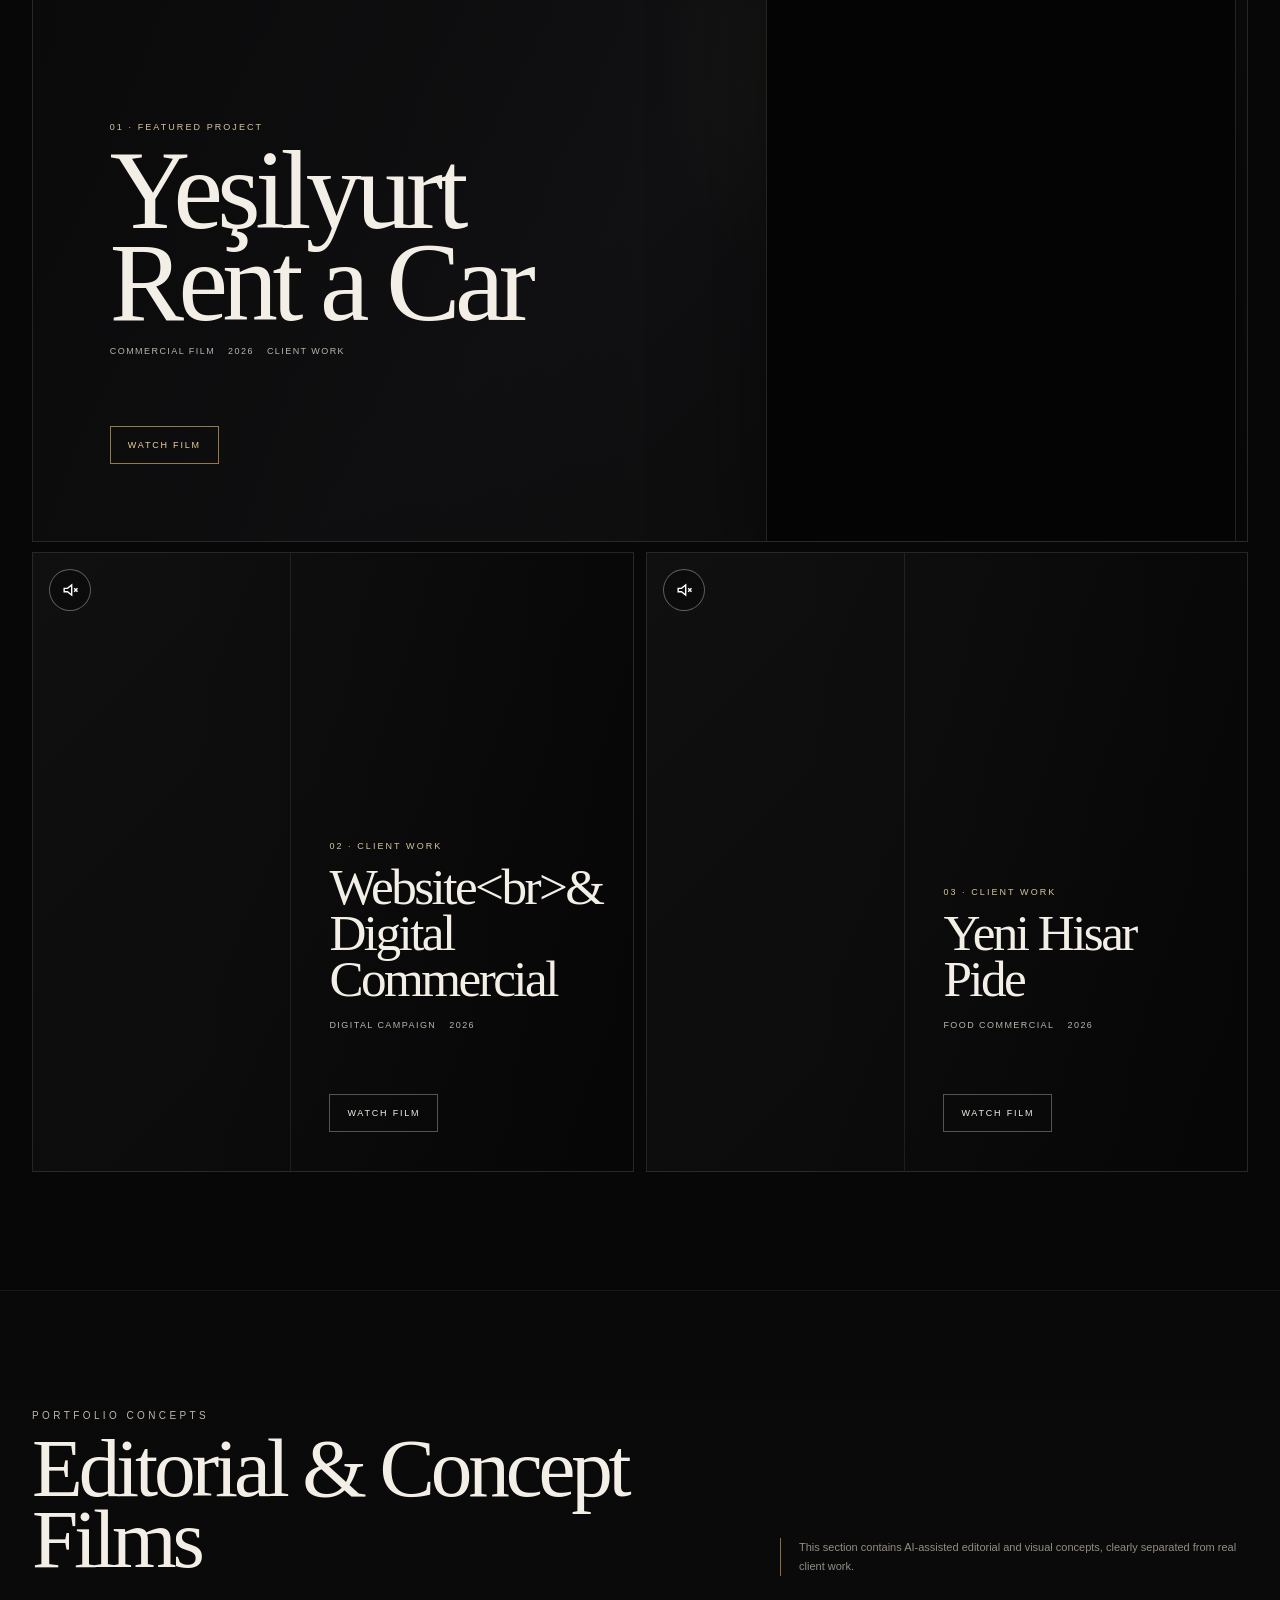
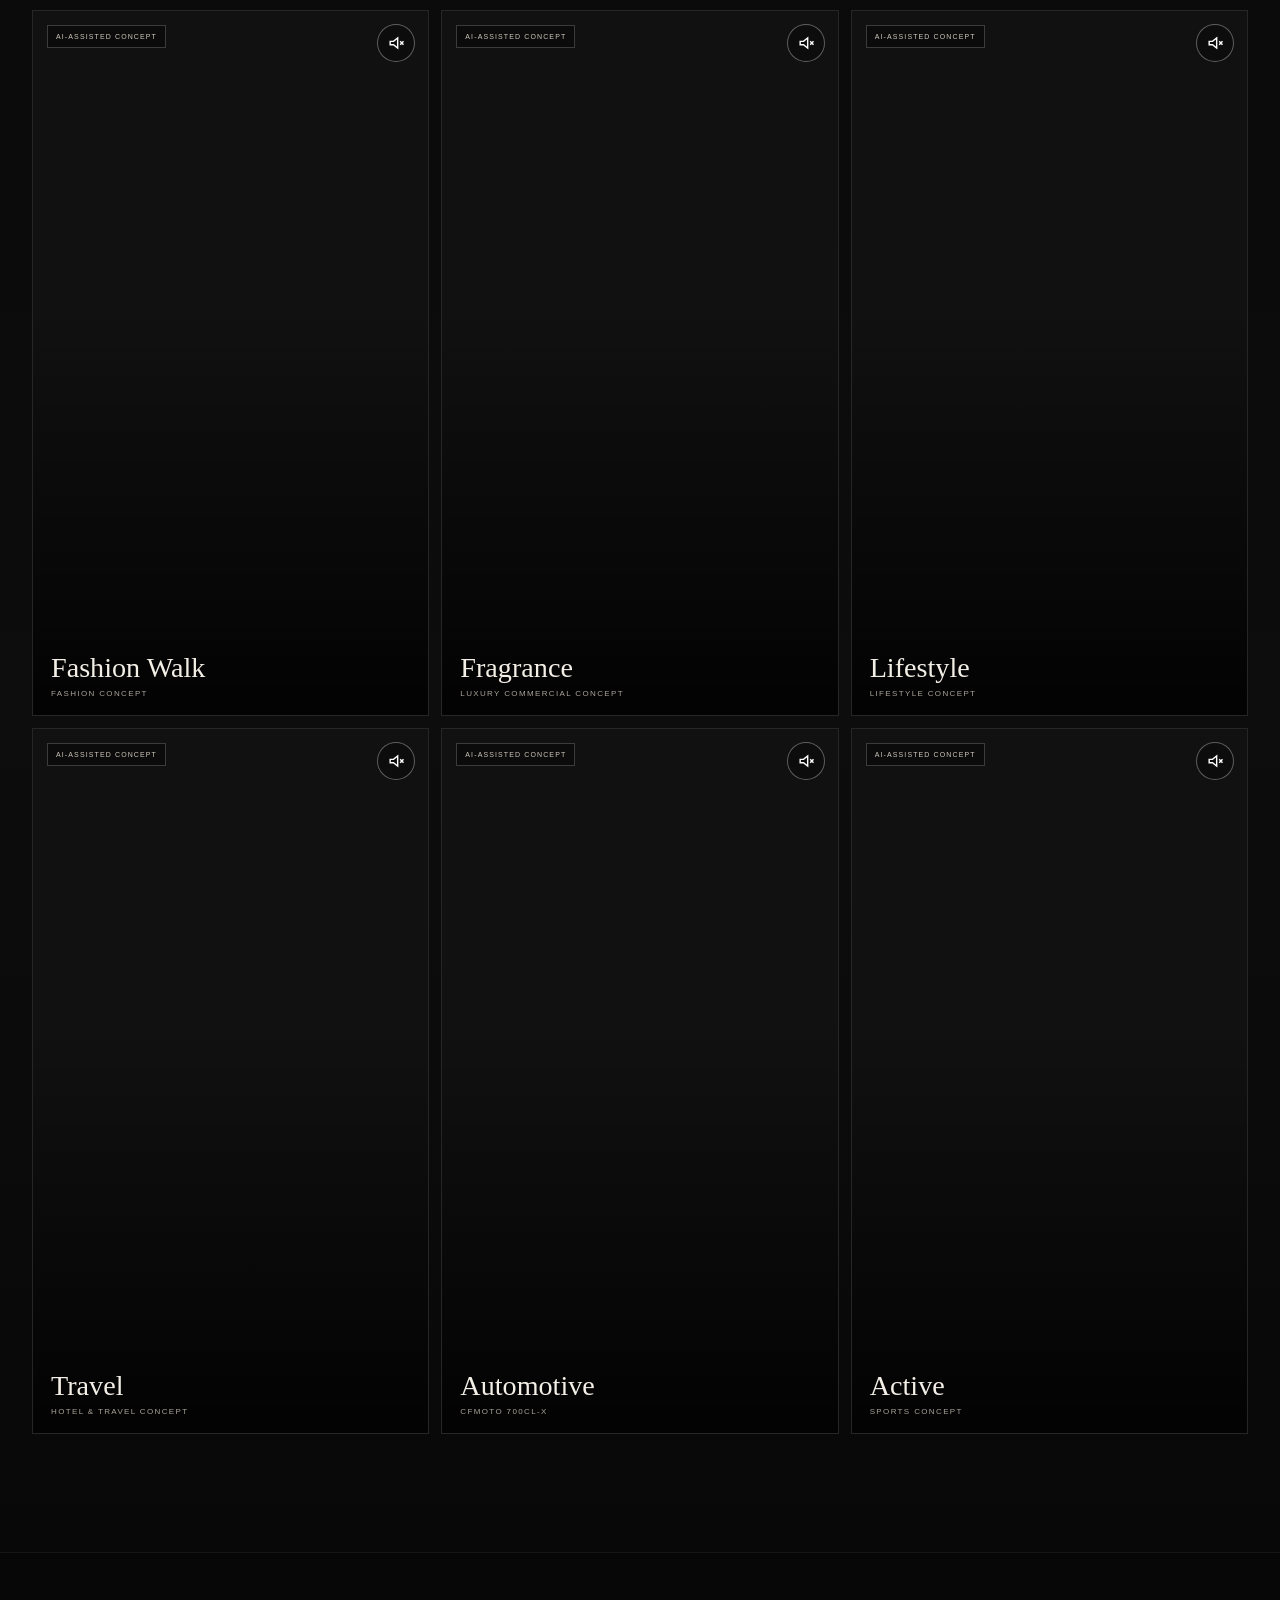
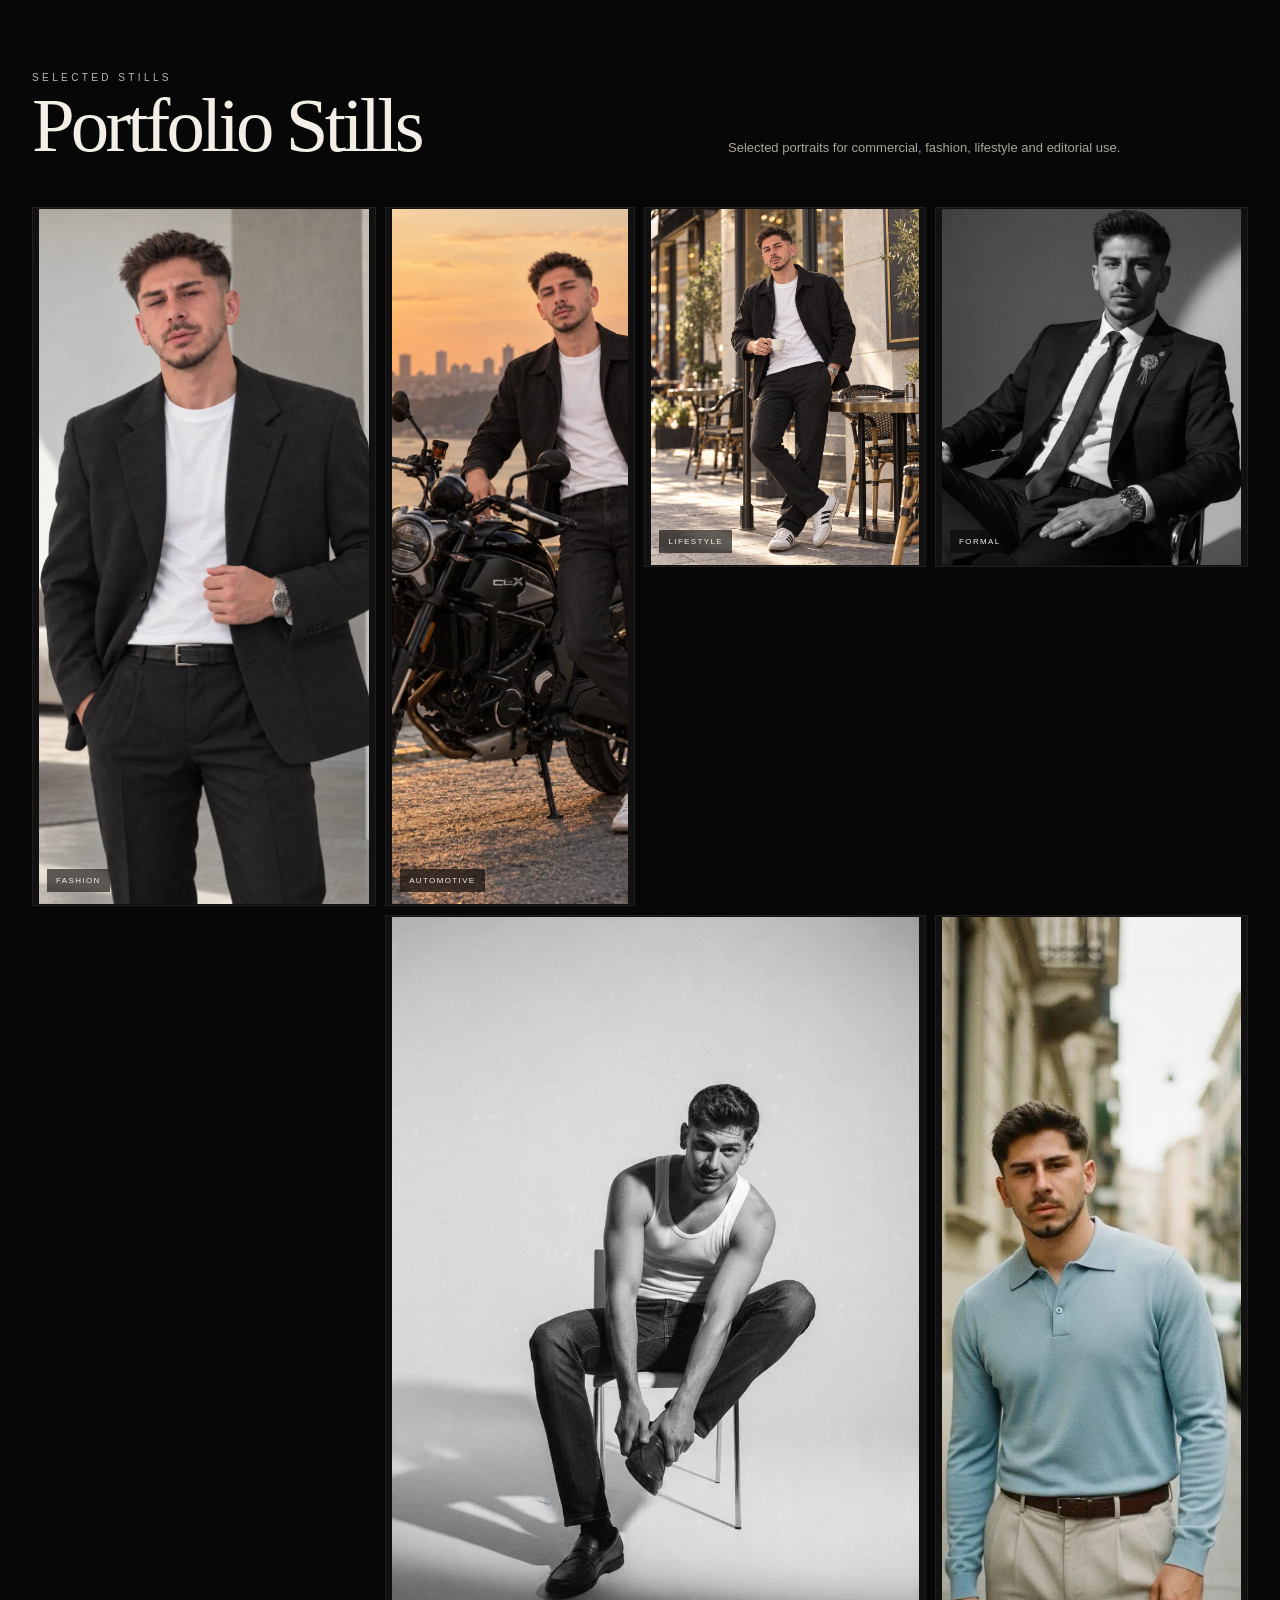
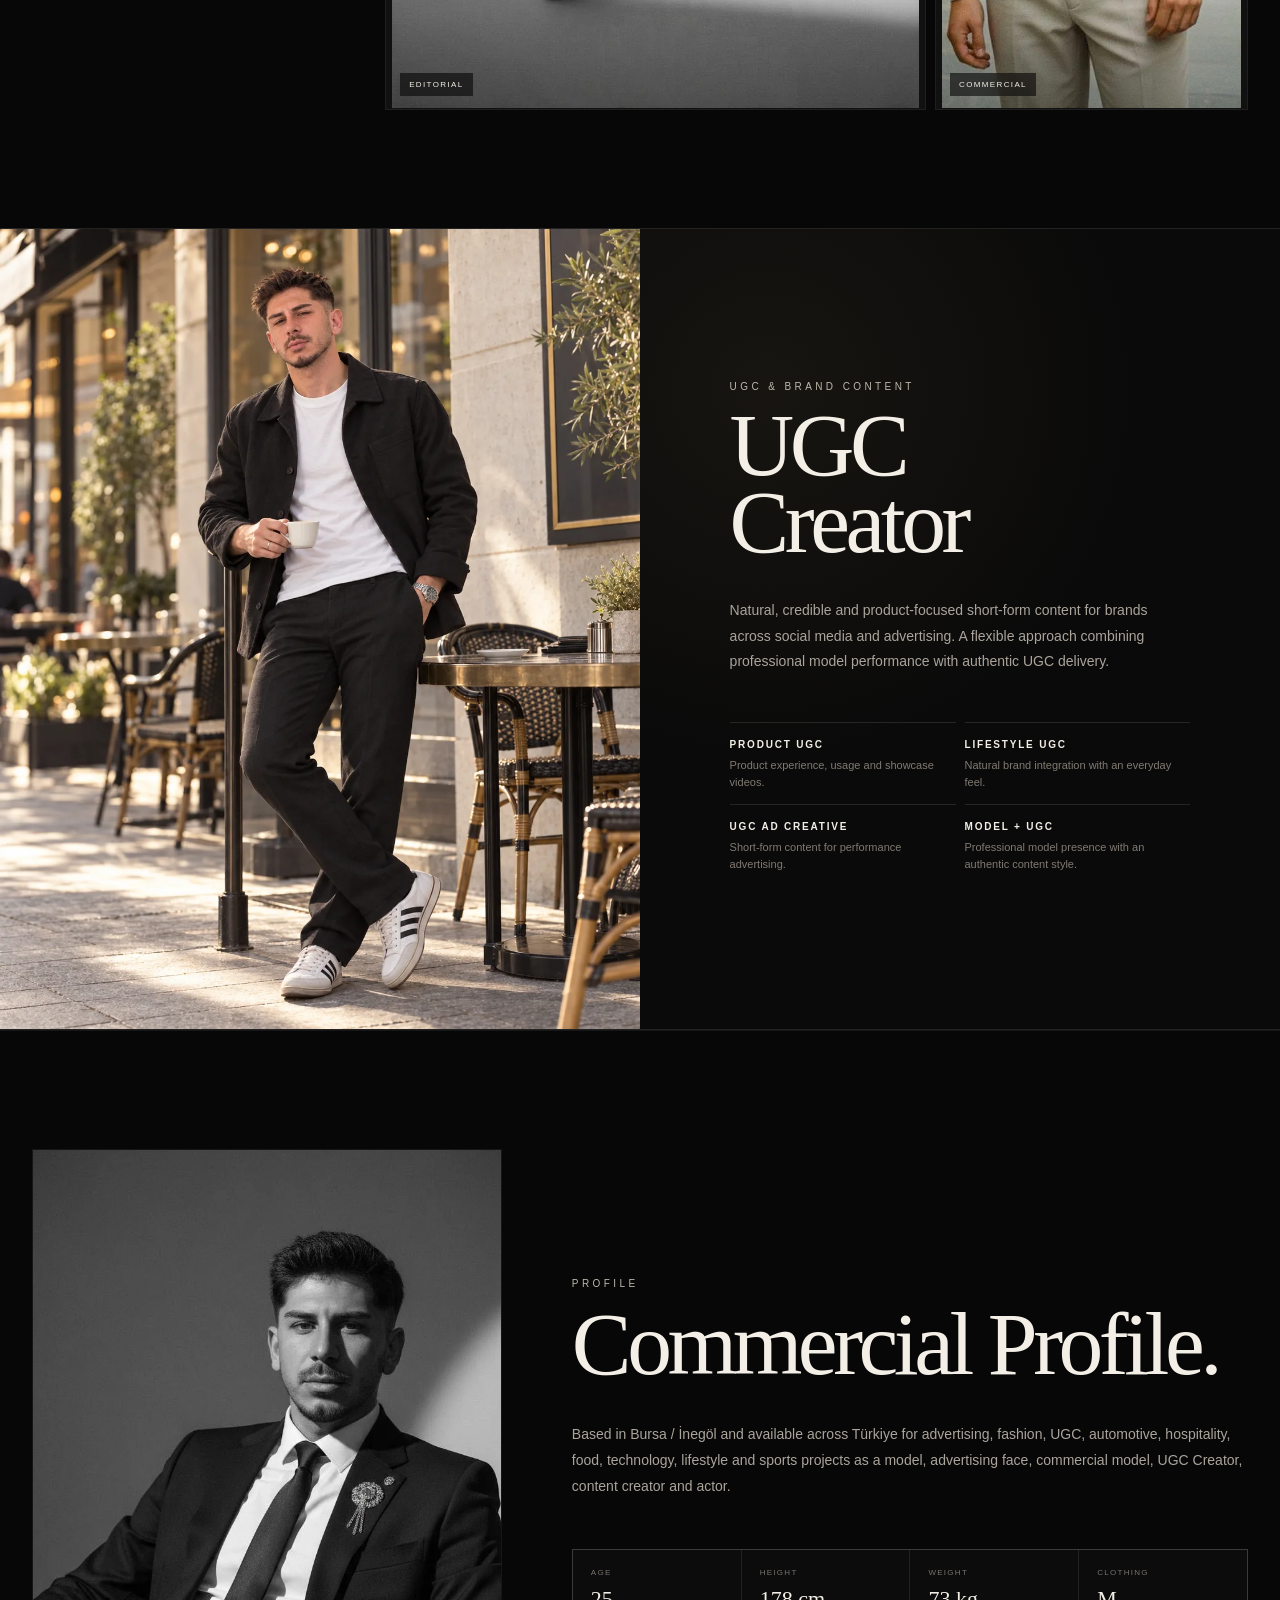
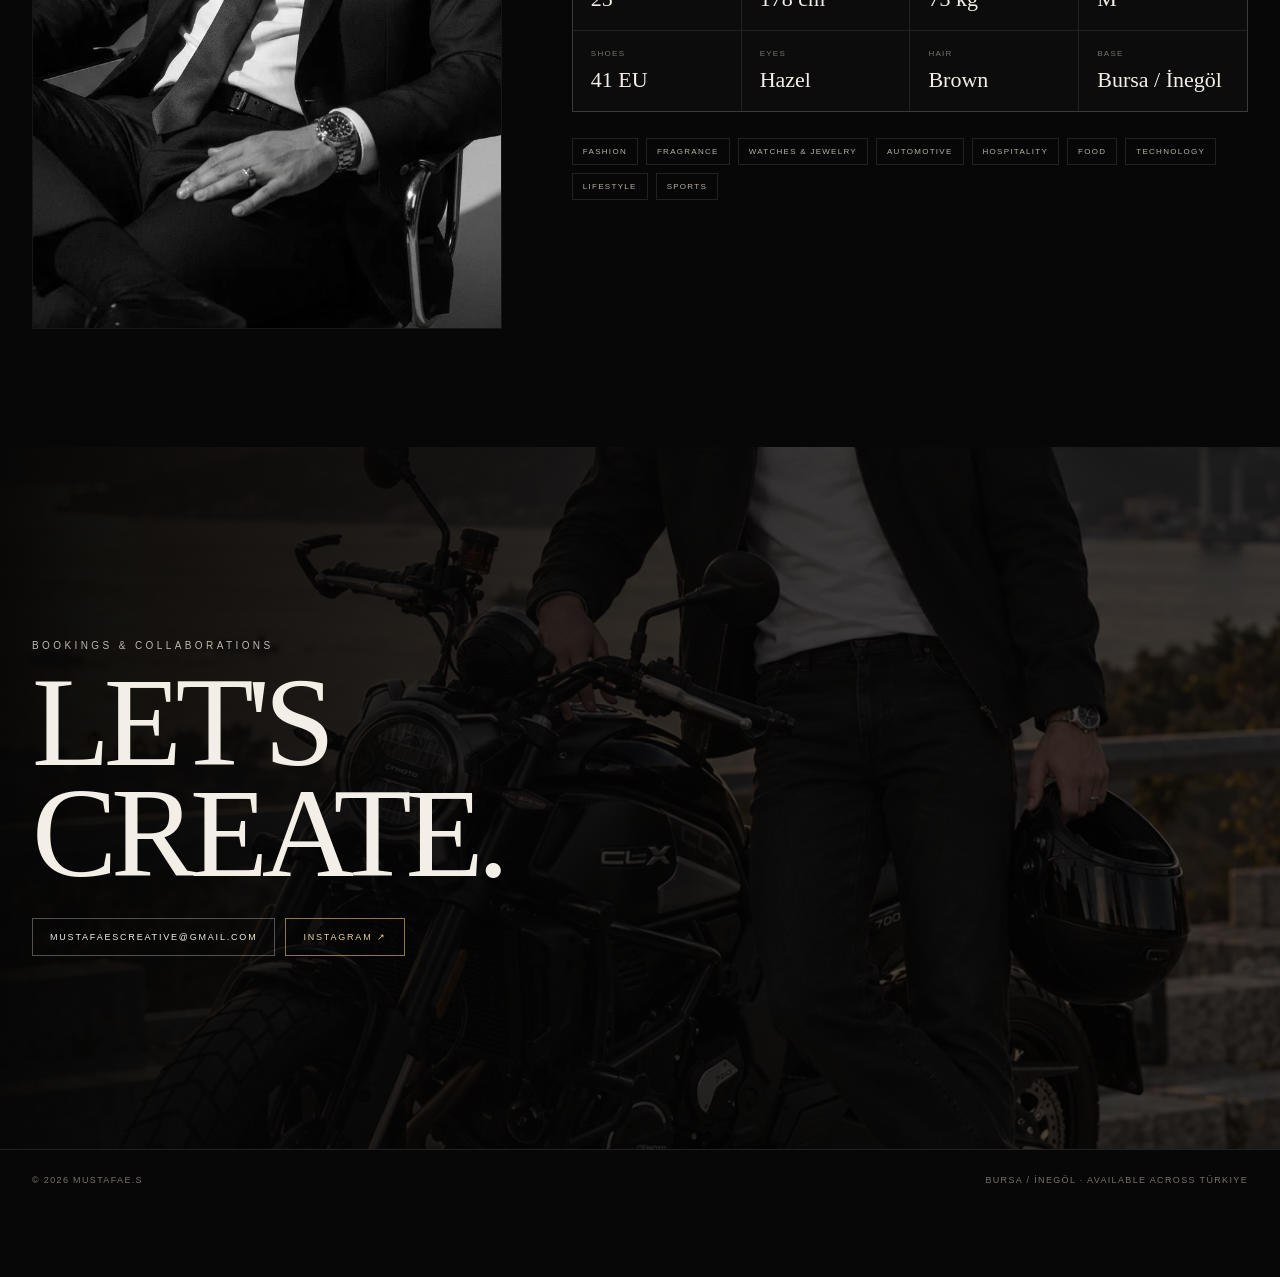
==== commit 3de52dee: "Add files via upload" ====
--- a/index.html
+++ b/index.html
@@ -3,198 +3,322 @@
 <head>
 <meta charset="utf-8">
 <meta name="viewport" content="width=device-width,initial-scale=1,viewport-fit=cover">
-<meta name="description" content="MUSTAFAE.S — Model, reklam yüzü, ticari model, içerik üreticisi ve oyuncu. Türkiye genelindeki projeler için uygun.">
-<meta name="theme-color" content="#070809">
+<meta name="theme-color" content="#070707">
+
 <meta name="robots" content="index,follow,max-image-preview:large,max-snippet:-1,max-video-preview:-1">
 <meta name="author" content="MUSTAFAE.S">
 <meta name="application-name" content="MUSTAFAE.S">
 <link rel="canonical" href="https://mustafaescreativ.github.io/">
-<link rel="icon" type="image/svg+xml" href="assets/favicon.svg">
-<link rel="icon" type="image/png" sizes="32x32" href="assets/favicon-32.png">
 <link rel="apple-touch-icon" sizes="180x180" href="assets/apple-touch-icon.png">
 <link rel="manifest" href="/site.webmanifest">
 <meta property="og:type" content="website">
 <meta property="og:site_name" content="MUSTAFAE.S">
-<meta property="og:title" content="MUSTAFAE.S — Model & Reklam Yüzü">
-<meta property="og:description" content="Model, reklam yüzü, ticari model, içerik üreticisi ve oyuncu. Türkiye genelindeki projeler için uygun.">
+<meta property="og:title" content="MUSTAFAE.S — Model · Advertising Face · UGC Creator">
+<meta property="og:description" content="MUSTAFAE.S — Model, reklam yüzü, commercial model, UGC Creator, içerik üreticisi ve oyuncu. Bursa / İnegöl merkezli, Türkiye genelindeki moda, otomotiv, turizm, restoran, teknoloji ve lifestyle projelerine uygun.">
 <meta property="og:url" content="https://mustafaescreativ.github.io/">
 <meta property="og:image" content="https://mustafaescreativ.github.io/assets/og-cover.jpg">
 <meta property="og:image:secure_url" content="https://mustafaescreativ.github.io/assets/og-cover.jpg">
 <meta property="og:image:width" content="1200">
 <meta property="og:image:height" content="630">
 <meta property="og:image:type" content="image/jpeg">
-<meta property="og:image:alt" content="MUSTAFAE.S model portfolio">
+<meta property="og:image:alt" content="MUSTAFAE.S model and commercial portfolio">
 <meta property="og:locale" content="tr_TR">
 <meta property="og:locale:alternate" content="en_US">
 <meta name="twitter:card" content="summary_large_image">
-<meta name="twitter:title" content="MUSTAFAE.S — Model & Reklam Yüzü">
-<meta name="twitter:description" content="Model, reklam yüzü, ticari model, içerik üreticisi ve oyuncu.">
+<meta name="twitter:title" content="MUSTAFAE.S — Model · Advertising Face · UGC Creator">
+<meta name="twitter:description" content="Model, advertising face, commercial model, UGC creator, content creator and actor.">
 <meta name="twitter:image" content="https://mustafaescreativ.github.io/assets/og-cover.jpg">
-<title>MUSTAFAE.S — Model & Reklam Yüzü</title>
+
+<script type="application/ld+json">{"@context": "https://schema.org", "@type": "Person", "name": "MUSTAFAE.S", "url": "https://mustafaescreativ.github.io/", "image": "https://mustafaescreativ.github.io/assets/og-cover.jpg", "jobTitle": ["Model", "Advertising Face", "Commercial Model", "UGC Creator", "Content Creator", "Actor"], "sameAs": ["https://www.instagram.com/mustafae.s/"], "email": "mailto:mustafaescreative@gmail.com", "homeLocation": {"@type": "Place", "name": "Bursa, Türkiye"}, "knowsLanguage": ["tr", "en"]}</script>
+<meta name="description" content="MUSTAFAE.S — Model, reklam yüzü, commercial model, UGC Creator, içerik üreticisi ve oyuncu. Bursa / İnegöl merkezli, Türkiye genelindeki moda, otomotiv, turizm, restoran, teknoloji ve lifestyle projelerine uygun.">
+<title>MUSTAFAE.S — Model · Advertising Face · UGC Creator</title>
+<link rel="icon" href="assets/favicon.svg" type="image/svg+xml">
 <style>
 :root{
-  --bg:#070809;--panel:#0c0e10;--panel2:#111315;--ink:#f1eee7;--muted:#9e9b94;
-  --line:rgba(255,255,255,.13);--line2:rgba(255,255,255,.07);--warm:#c6a66b;
-  --max:1540px;--serif:Georgia,"Times New Roman",serif;--sans:Arial,Helvetica,sans-serif;
-}
-*{box-sizing:border-box}html{scroll-behavior:smooth;background:var(--bg)}body{margin:0;background:var(--bg);color:var(--ink);font-family:var(--sans);overflow-x:hidden;-webkit-font-smoothing:antialiased}a{color:inherit;text-decoration:none}button{font:inherit;color:inherit}.shell{width:min(calc(100% - 56px),var(--max));margin:auto}.section{padding:92px 0;border-top:1px solid var(--line2)}
-.kicker{font-size:10px;line-height:1.4;letter-spacing:.32em;text-transform:uppercase;color:#b8b3aa}.section-title{margin:8px 0 0;font-family:var(--serif);font-size:clamp(38px,4.4vw,72px);font-weight:400;line-height:.95;letter-spacing:-.035em}.section-head{display:flex;align-items:flex-end;justify-content:space-between;gap:32px;margin-bottom:30px}.section-copy{margin:0;max-width:520px;color:var(--muted);font-size:13px;line-height:1.7}
-.site-header{position:fixed;inset:0 0 auto 0;z-index:60;border-bottom:1px solid rgba(255,255,255,.08);background:linear-gradient(180deg,rgba(4,5,6,.88),rgba(4,5,6,.58));backdrop-filter:blur(14px);-webkit-backdrop-filter:blur(14px)}.header-inner{height:66px;display:grid;grid-template-columns:1fr auto 1fr;align-items:center;gap:30px}.brand{font-family:var(--serif);font-size:20px;letter-spacing:.18em;white-space:nowrap}.nav{display:flex;gap:28px;align-items:center}.nav a{font-size:10px;letter-spacing:.18em;text-transform:uppercase;color:#d6d1c8;position:relative}.nav a:after{content:"";position:absolute;left:0;right:100%;bottom:-8px;height:1px;background:var(--ink);transition:right .25s ease}.nav a:hover:after{right:0}.header-actions{display:flex;align-items:center;justify-content:flex-end;gap:9px}.lang{appearance:none;border:0;background:none;padding:5px 3px;color:#77746e;cursor:pointer;font-size:10px;letter-spacing:.16em}.lang.active{color:#fff}.slash{color:#494949}.header-contact{margin-left:10px;border:1px solid rgba(255,255,255,.32);padding:9px 13px;font-size:9px;letter-spacing:.18em;text-transform:uppercase;transition:.25s}.header-contact:hover{background:#fff;color:#080808}
-.hero{position:relative;min-height:100svh;display:grid;align-items:end;overflow:hidden;border-bottom:1px solid var(--line)}.hero-visual{position:absolute;inset:0;z-index:0}.hero-visual img{width:100%;height:100%;object-fit:cover;object-position:center 27%;display:block;filter:saturate(.9) contrast(1.02)}.hero-visual:after{content:"";position:absolute;inset:0;background:linear-gradient(90deg,rgba(3,4,5,.96) 0%,rgba(3,4,5,.84) 30%,rgba(3,4,5,.34) 60%,rgba(3,4,5,.08) 100%),linear-gradient(0deg,rgba(3,4,5,.75),transparent 44%)}.hero-content{position:relative;z-index:2;padding:130px 0 76px;display:grid;grid-template-columns:minmax(0,690px) 1fr;align-items:end;min-height:100svh}.hero-copy{padding-bottom:6vh}.hero-number{font-size:10px;letter-spacing:.18em;color:#777;margin-bottom:30px}.hero h1{font-family:var(--serif);font-weight:400;font-size:clamp(72px,8.7vw,158px);line-height:.76;letter-spacing:-.055em;margin:18px 0 30px}.hero h1 span{display:block}.hero-description{max-width:530px;font-size:15px;line-height:1.65;color:#d0ccc4}.hero-actions{display:flex;gap:12px;flex-wrap:wrap;margin-top:32px}.btn{display:inline-flex;align-items:center;justify-content:center;gap:14px;border:1px solid rgba(255,255,255,.34);padding:13px 17px;font-size:9px;letter-spacing:.2em;text-transform:uppercase;transition:.25s}.btn:hover{background:#fff;color:#090909}.btn.warm{border-color:rgba(198,166,107,.8);color:#e1c58f}.hero-side{justify-self:end;align-self:end;padding-bottom:8vh;text-align:right}.hero-side strong{display:block;font-family:var(--serif);font-weight:400;font-size:29px;margin-bottom:14px}.hero-side div{font-size:9px;letter-spacing:.2em;line-height:2;text-transform:uppercase;color:#aaa59d}
-.featured-grid{display:grid;grid-template-columns:repeat(4,1fr);gap:8px}.feature-card{position:relative;min-height:380px;overflow:hidden;background:#111;border:1px solid var(--line2);cursor:pointer}.feature-card img{width:100%;height:100%;object-fit:cover;display:block;transition:transform .7s cubic-bezier(.2,.8,.2,1),filter .5s}.feature-card:hover img{transform:scale(1.025);filter:brightness(.86)}.feature-shade{position:absolute;inset:0;background:linear-gradient(0deg,rgba(0,0,0,.83),transparent 45%)}.feature-meta{position:absolute;left:18px;right:18px;bottom:17px;display:flex;align-items:end;justify-content:space-between;gap:16px}.feature-meta strong{font-family:var(--serif);font-size:22px;font-weight:400}.feature-meta small{font-size:8px;letter-spacing:.16em;text-transform:uppercase;color:#bcb7ae}
-.motion-layout{display:grid;grid-template-columns:250px 1fr;gap:34px;align-items:start}.motion-intro{position:sticky;top:102px;padding-top:4px}.motion-intro h2{font-family:var(--serif);font-size:52px;font-weight:400;margin:10px 0 16px}.motion-intro p{color:var(--muted);font-size:13px;line-height:1.7}.motion-grid{display:grid;grid-template-columns:repeat(4,minmax(0,1fr));gap:10px}.motion-card{position:relative;aspect-ratio:9/15;overflow:hidden;background:#0f1113;border:1px solid var(--line2);isolation:isolate}.motion-card video{width:100%;height:100%;object-fit:cover;display:block;background:#0b0d0e;cursor:pointer}.motion-card video[data-audio="0"]{cursor:default}.motion-card:after{content:"";position:absolute;inset:45% 0 0;pointer-events:none;background:linear-gradient(transparent,rgba(0,0,0,.86));z-index:1}.motion-meta{position:absolute;z-index:2;left:16px;right:16px;bottom:15px;display:flex;align-items:flex-end;justify-content:space-between;gap:12px;pointer-events:none}.motion-title{font-family:var(--serif);font-size:19px}.motion-sub{margin-top:5px;font-size:8px;letter-spacing:.16em;text-transform:uppercase;color:#c0bbb3}.motion-time{font-size:9px;color:#ddd}.sound-toast{position:absolute;z-index:5;inset:50% auto auto 50%;transform:translate(-50%,-50%) scale(.86);width:58px;height:58px;border-radius:50%;display:grid;place-items:center;background:rgba(7,8,9,.72);border:1px solid rgba(255,255,255,.34);opacity:0;pointer-events:none;backdrop-filter:blur(10px);transition:opacity .18s,transform .18s}.sound-toast.show{opacity:1;transform:translate(-50%,-50%) scale(1)}.sound-toast svg{width:24px;height:24px;fill:none;stroke:#fff;stroke-width:1.7;stroke-linecap:round;stroke-linejoin:round}.motion-hint{margin-top:13px;color:#64615c;font-size:9px;letter-spacing:.14em;text-transform:uppercase}
-.photo-grid{display:grid;grid-template-columns:1.05fr .85fr .85fr 1fr;grid-template-rows:360px 310px;gap:8px}.photo-card{position:relative;overflow:hidden;background:#111;border:1px solid var(--line2);cursor:zoom-in}.photo-card img{width:100%;height:100%;object-fit:cover;display:block;transition:transform .65s ease,filter .4s}.photo-card:hover img{transform:scale(1.018);filter:brightness(.9)}.photo-card:nth-child(1){grid-row:1/3}.photo-card:nth-child(4){grid-row:1/3}.photo-card:nth-child(5){grid-column:2/4}.photo-label{position:absolute;left:14px;bottom:13px;font-size:8px;letter-spacing:.16em;text-transform:uppercase;background:rgba(6,7,8,.62);padding:7px 9px;backdrop-filter:blur(8px)}
-.about-grid{display:grid;grid-template-columns:.82fr 1.18fr;gap:60px;align-items:stretch}.about-image{min-height:700px;overflow:hidden}.about-image img{width:100%;height:100%;object-fit:cover;display:block}.about-copy{display:flex;flex-direction:column;justify-content:center;padding:40px 0}.about-copy h2{font-family:var(--serif);font-size:clamp(52px,6.7vw,100px);font-weight:400;line-height:.9;letter-spacing:-.045em;margin:12px 0 30px}.bio{max-width:760px;color:#b4afa6;line-height:1.75;font-size:14px}.stats{display:grid;grid-template-columns:repeat(4,1fr);margin-top:38px;border-top:1px solid var(--line);border-left:1px solid var(--line)}.stat{padding:16px 17px;border-right:1px solid var(--line);border-bottom:1px solid var(--line)}.stat span{display:block;color:#74716b;font-size:8px;letter-spacing:.16em;text-transform:uppercase;margin-bottom:7px}.stat strong{font-size:13px;font-weight:500}.industries{display:flex;gap:8px;flex-wrap:wrap;margin-top:24px}.industry{border:1px solid var(--line);padding:8px 10px;font-size:8px;letter-spacing:.14em;text-transform:uppercase;color:#bdb8af}
-.contact-banner{position:relative;min-height:520px;overflow:hidden;display:grid;align-items:end}.contact-banner>img{position:absolute;inset:0;width:100%;height:100%;object-fit:cover;object-position:center 50%;filter:saturate(.85)}.contact-banner:after{content:"";position:absolute;inset:0;background:linear-gradient(90deg,rgba(5,6,7,.96),rgba(5,6,7,.78) 43%,rgba(5,6,7,.28)),linear-gradient(0deg,rgba(5,6,7,.65),transparent 60%)}.contact-content{position:relative;z-index:2;padding:64px 0}.contact-content h2{font-family:var(--serif);font-size:clamp(58px,8vw,128px);font-weight:400;line-height:.78;letter-spacing:-.045em;margin:14px 0 28px}.contact-links{display:flex;gap:12px;flex-wrap:wrap}
-footer{border-top:1px solid var(--line);padding:32px 0 92px}.footer-row{display:flex;justify-content:space-between;gap:24px;align-items:center;color:#706d67;font-size:9px;letter-spacing:.12em;text-transform:uppercase}.footer-row a{color:#a9a49b}
-.mobile-bottom{display:none}.lightbox{position:fixed;inset:0;z-index:100;background:rgba(0,0,0,.94);display:none;align-items:center;justify-content:center;padding:28px}.lightbox.open{display:flex}.lightbox img{max-width:min(94vw,1200px);max-height:90vh;object-fit:contain}.lightbox-close{position:absolute;right:24px;top:20px;width:44px;height:44px;border:1px solid rgba(255,255,255,.25);background:rgba(0,0,0,.35);font-size:24px;cursor:pointer}.reveal{opacity:1;transform:none}
-@media(max-width:1180px){.motion-grid{grid-template-columns:repeat(3,1fr)}.photo-grid{grid-template-columns:repeat(3,1fr);grid-template-rows:360px 300px}.photo-card:nth-child(1){grid-row:1/3}.photo-card:nth-child(4){grid-row:auto}.photo-card:nth-child(5){grid-column:auto}.stats{grid-template-columns:repeat(2,1fr)}}
-@media(max-width:900px){.shell{width:min(calc(100% - 28px),var(--max))}.site-header{background:rgba(5,6,7,.82)}.header-inner{height:60px;grid-template-columns:1fr auto}.brand{font-size:17px}.nav,.header-contact{display:none}.header-actions{grid-column:2}.hero{min-height:92svh}.hero-visual img{object-position:61% center}.hero-visual:after{background:linear-gradient(0deg,rgba(4,5,6,.96) 0%,rgba(4,5,6,.7) 44%,rgba(4,5,6,.12) 80%),linear-gradient(90deg,rgba(4,5,6,.36),transparent)}.hero-content{min-height:92svh;padding:88px 0 40px;display:block}.hero-copy{position:absolute;left:14px;right:14px;bottom:38px;padding:0}.hero-number,.hero-side{display:none}.hero h1{font-size:clamp(54px,16vw,86px);line-height:.8;margin:12px 0 18px}.hero h1 span{display:inline}.hero-description{font-size:13px;max-width:420px}.section{padding:70px 0}.section-head{display:block}.section-copy{margin-top:14px}.featured-grid{display:grid;grid-auto-flow:column;grid-auto-columns:78%;grid-template-columns:none;overflow-x:auto;scroll-snap-type:x mandatory;padding-bottom:7px;scrollbar-width:none}.featured-grid::-webkit-scrollbar{display:none}.feature-card{min-height:410px;scroll-snap-align:start}.motion-layout{display:block}.motion-intro{position:static;margin-bottom:24px}.motion-intro h2{font-size:45px}.motion-grid{display:grid;grid-auto-flow:column;grid-auto-columns:76%;grid-template-columns:none;overflow-x:auto;scroll-snap-type:x mandatory;gap:10px;padding-bottom:8px;scrollbar-width:none}.motion-grid::-webkit-scrollbar{display:none}.motion-card{scroll-snap-align:start;aspect-ratio:9/14}.photo-grid{display:grid;grid-template-columns:1fr 1fr;grid-template-rows:330px 270px 330px;gap:6px}.photo-card:nth-child(1){grid-row:1/3}.photo-card:nth-child(4){grid-row:2/4}.photo-card:nth-child(5){grid-column:auto}.about-grid{grid-template-columns:1fr;gap:0}.about-image{min-height:560px}.about-copy{padding:34px 0}.stats{grid-template-columns:repeat(2,1fr)}.contact-banner{min-height:540px}.contact-banner>img{object-position:62% center}.contact-content{padding:52px 0 72px}.site-footer{padding-bottom:100px}.mobile-bottom{position:fixed;z-index:70;left:12px;right:12px;bottom:max(10px,env(safe-area-inset-bottom));height:62px;border:1px solid rgba(255,255,255,.14);background:rgba(8,9,10,.88);backdrop-filter:blur(16px);display:grid;grid-template-columns:repeat(5,1fr);border-radius:16px;overflow:hidden}.mobile-bottom a{display:flex;flex-direction:column;align-items:center;justify-content:center;gap:4px;color:#aaa69f;font-size:7px;letter-spacing:.08em;text-transform:uppercase}.mobile-bottom svg{width:18px;height:18px;fill:none;stroke:currentColor;stroke-width:1.6}.footer-row{display:block;line-height:2}.footer-row span{display:block}.motion-hint{font-size:8px}}
-@media(max-width:540px){.hero-actions .btn{padding:12px 14px}.feature-card{min-height:370px}.motion-grid{grid-auto-columns:82%}.photo-grid{grid-template-columns:1fr 1fr;grid-template-rows:280px 230px 280px}.about-image{min-height:490px}.about-copy h2{font-size:58px}.contact-content h2{font-size:66px}.contact-links{display:grid}.contact-links .btn{width:100%}}
-@media(prefers-reduced-motion:reduce){html{scroll-behavior:auto}.feature-card img,.photo-card img{transition:none}}
+  --bg:#070707;--bg2:#0b0b0c;--panel:#101011;--ink:#f3efe7;--muted:#aaa49b;--faint:#6f6b65;
+  --line:rgba(255,255,255,.11);--line2:rgba(255,255,255,.06);--gold:#c9a96b;--gold2:#8d6d39;
+  --serif:"Iowan Old Style",Baskerville,"Times New Roman",serif;--sans:Inter,Arial,Helvetica,sans-serif;
+  --max:1600px;--radius:2px;
+}
+*{box-sizing:border-box}html{scroll-behavior:smooth;background:var(--bg)}body{margin:0;background:var(--bg);color:var(--ink);font-family:var(--sans);overflow-x:hidden;-webkit-font-smoothing:antialiased}body.lock{overflow:hidden}a{color:inherit;text-decoration:none}button{font:inherit;color:inherit}img,video{max-width:100%}.shell{width:min(calc(100% - 64px),var(--max));margin:auto}.section{position:relative;padding:118px 0;border-top:1px solid var(--line2)}.section-tight{padding:86px 0}.eyebrow{font-size:10px;line-height:1.4;letter-spacing:.34em;text-transform:uppercase;color:#beb7ad}.display{font-family:var(--serif);font-weight:400;letter-spacing:-.05em;line-height:.86}.muted{color:var(--muted)}
+.grain{position:fixed;inset:0;z-index:999;pointer-events:none;opacity:.028;background-image:url("data:image/svg+xml,%3Csvg viewBox='0 0 160 160' xmlns='http://www.w3.org/2000/svg'%3E%3Cfilter id='n'%3E%3CfeTurbulence type='fractalNoise' baseFrequency='.9' numOctaves='3' stitchTiles='stitch'/%3E%3C/filter%3E%3Crect width='100%25' height='100%25' filter='url(%23n)' opacity='.55'/%3E%3C/svg%3E")}.scroll-progress{position:fixed;top:0;left:0;z-index:1000;height:2px;width:0;background:linear-gradient(90deg,var(--gold),#f4dca5);box-shadow:0 0 18px rgba(201,169,107,.45)}
+.intro{position:fixed;inset:0;z-index:1200;background:#050505;display:grid;place-items:center;transition:opacity .7s ease,visibility .7s}.intro.hide{opacity:0;visibility:hidden}.intro-inner{text-align:center}.intro-mark{font-family:var(--serif);font-size:clamp(54px,9vw,146px);letter-spacing:.05em;line-height:.8}.intro-line{width:0;height:1px;background:var(--gold);margin:30px auto 18px;animation:introLine 1s .15s forwards}.intro-sub{font-size:9px;letter-spacing:.38em;text-transform:uppercase;color:#8f897f;opacity:0;animation:introFade .8s .55s forwards}@keyframes introLine{to{width:180px}}@keyframes introFade{to{opacity:1}}
+.header{position:fixed;inset:0 0 auto;z-index:100;height:72px;border-bottom:1px solid rgba(255,255,255,.08);background:linear-gradient(180deg,rgba(6,6,6,.88),rgba(6,6,6,.58));backdrop-filter:blur(18px);-webkit-backdrop-filter:blur(18px)}.header-inner{height:100%;display:grid;grid-template-columns:1fr auto 1fr;align-items:center;gap:28px}.brand{font-family:var(--serif);font-size:21px;letter-spacing:.18em}.nav{display:flex;align-items:center;gap:28px}.nav a{font-size:9px;letter-spacing:.2em;text-transform:uppercase;color:#d8d1c7;position:relative}.nav a:after{content:"";position:absolute;left:0;right:100%;bottom:-9px;height:1px;background:var(--gold);transition:right .25s}.nav a:hover:after{right:0}.actions{display:flex;align-items:center;justify-content:flex-end;gap:9px}.lang{background:none;border:0;padding:6px;color:#7f7970;font-size:10px;letter-spacing:.18em;cursor:pointer}.lang.active{color:#fff}.contact-mini{margin-left:10px;border:1px solid rgba(255,255,255,.25);padding:10px 14px;font-size:9px;letter-spacing:.18em;text-transform:uppercase;transition:.25s}.contact-mini:hover{border-color:var(--gold);color:#f3d7a0;background:rgba(201,169,107,.06)}
+.hero{position:relative;min-height:100svh;overflow:hidden;display:flex;align-items:flex-end;border-bottom:1px solid var(--line)}.hero-media{position:absolute;inset:0}.hero-media img{width:100%;height:100%;object-fit:cover;object-position:center 24%;filter:saturate(.82) contrast(1.06) brightness(.82);transform:scale(1.03)}.hero-media:after{content:"";position:absolute;inset:0;background:linear-gradient(90deg,rgba(4,4,4,.97) 0%,rgba(4,4,4,.83) 32%,rgba(4,4,4,.25) 62%,rgba(4,4,4,.16) 100%),linear-gradient(0deg,rgba(4,4,4,.82),transparent 45%)}.hero-content{position:relative;z-index:2;padding:154px 0 82px;display:grid;grid-template-columns:minmax(0,800px) 1fr;align-items:end;min-height:100svh}.hero-copy{max-width:820px}.hero-index{display:flex;align-items:center;gap:13px;font-size:9px;letter-spacing:.2em;color:#88827a}.hero-index:before{content:"";width:28px;height:1px;background:var(--gold)}.hero h1{font-size:clamp(76px,9.5vw,172px);margin:20px 0 28px}.hero h1 span{display:block}.hero-roles{display:flex;flex-wrap:wrap;gap:8px 15px;max-width:740px}.hero-role{font-size:10px;letter-spacing:.19em;text-transform:uppercase;color:#d7d1c8}.hero-role:after{content:"·";margin-left:15px;color:#625d56}.hero-role:last-child:after{display:none}.hero-desc{max-width:610px;margin:25px 0 0;font-size:15px;line-height:1.7;color:#c6c0b7}.hero-cta{display:flex;gap:11px;flex-wrap:wrap;margin-top:34px}.btn{display:inline-flex;align-items:center;justify-content:center;gap:13px;padding:13px 17px;border:1px solid rgba(255,255,255,.3);background:transparent;font-size:9px;letter-spacing:.2em;text-transform:uppercase;cursor:pointer;transition:.26s;position:relative;overflow:hidden}.btn:hover{background:#f2eee6;color:#090909}.btn.gold{border-color:rgba(201,169,107,.7);color:#ecd09d}.btn.gold:hover{background:var(--gold);color:#0a0a0a}.hero-aside{justify-self:end;align-self:end;text-align:right;padding-bottom:4vh}.hero-aside strong{display:block;font-family:var(--serif);font-size:31px;font-weight:400;margin-bottom:14px}.hero-aside span{display:block;font-size:9px;letter-spacing:.2em;text-transform:uppercase;color:#9a948a;line-height:2}.scroll-note{margin-top:28px;font-size:8px;letter-spacing:.2em;text-transform:uppercase;color:#777067}.scroll-note b{display:inline-block;width:34px;height:1px;background:var(--gold);vertical-align:middle;margin-right:12px}
+.ticker{border-bottom:1px solid var(--line);overflow:hidden;background:#0a0a0a}.ticker-track{display:flex;width:max-content;animation:ticker 28s linear infinite;padding:17px 0}.ticker-item{white-space:nowrap;font-size:10px;letter-spacing:.24em;text-transform:uppercase;color:#b9b2a8}.ticker-item span{color:var(--gold);padding:0 24px}@keyframes ticker{to{transform:translateX(-50%)}}
+.section-head{display:grid;grid-template-columns:1fr minmax(280px,520px);gap:60px;align-items:end;margin-bottom:48px}.section-head h2{font-size:clamp(48px,6vw,96px);margin:8px 0 0}.section-head p{margin:0;color:var(--muted);font-size:13px;line-height:1.75}.rule{height:1px;background:linear-gradient(90deg,var(--gold),rgba(201,169,107,0));margin-top:22px;width:120px}
+.client-note{display:inline-flex;gap:10px;align-items:center;border:1px solid rgba(201,169,107,.25);padding:8px 11px;font-size:8px;letter-spacing:.19em;text-transform:uppercase;color:#cdb98f;background:rgba(201,169,107,.04)}.client-note:before{content:"";width:6px;height:6px;border-radius:50%;background:var(--gold);box-shadow:0 0 12px rgba(201,169,107,.5)}
+.hero-case{position:relative;min-height:76svh;overflow:hidden;border:1px solid var(--line);background:#111}.hero-case video{position:absolute;inset:0;width:100%;height:100%;object-fit:cover;background:#111}.hero-case:after{content:"";position:absolute;inset:0;background:linear-gradient(90deg,rgba(3,3,3,.92),rgba(3,3,3,.32) 60%,rgba(3,3,3,.15)),linear-gradient(0deg,rgba(3,3,3,.85),transparent 52%);pointer-events:none}.case-content{position:absolute;z-index:2;left:0;right:0;bottom:0;padding:clamp(28px,5vw,70px);display:flex;align-items:flex-end;justify-content:space-between;gap:40px}.case-left{max-width:780px}.case-num{font-size:9px;letter-spacing:.23em;text-transform:uppercase;color:#d6c49e}.case-title{font-family:var(--serif);font-size:clamp(58px,7.8vw,126px);font-weight:400;line-height:.82;letter-spacing:-.05em;margin:13px 0 18px}.case-meta{display:flex;gap:13px;flex-wrap:wrap}.case-meta span{font-size:9px;letter-spacing:.16em;text-transform:uppercase;color:#bbb4aa}.case-actions{display:flex;gap:10px;flex-wrap:wrap}.sound-toggle{position:absolute;z-index:3;right:22px;top:22px;width:48px;height:48px;border-radius:50%;border:1px solid rgba(255,255,255,.34);background:rgba(6,6,6,.35);backdrop-filter:blur(10px);display:grid;place-items:center;cursor:pointer}.sound-toggle svg{width:20px;height:20px;fill:none;stroke:#fff;stroke-width:1.7}.sound-toast{position:absolute;z-index:8;inset:50% auto auto 50%;transform:translate(-50%,-50%) scale(.85);width:72px;height:72px;border-radius:50%;display:grid;place-items:center;background:rgba(5,5,5,.74);border:1px solid rgba(255,255,255,.28);backdrop-filter:blur(12px);opacity:0;transition:.18s;pointer-events:none}.sound-toast.show{opacity:1;transform:translate(-50%,-50%) scale(1)}.sound-toast svg{width:27px;height:27px;fill:none;stroke:#fff;stroke-width:1.7}
+.subcases{display:grid;grid-template-columns:1fr 1fr;gap:10px;margin-top:10px}.subcase{position:relative;min-height:610px;overflow:hidden;border:1px solid var(--line);background:#111}.subcase video{position:absolute;inset:0;width:100%;height:100%;object-fit:cover}.subcase:after{content:"";position:absolute;inset:0;background:linear-gradient(0deg,rgba(3,3,3,.9),transparent 60%)}.subcase .case-content{padding:32px}.subcase .case-title{font-size:clamp(38px,4.2vw,68px);line-height:.9}.subcase .case-meta{max-width:430px}.subcase .sound-toggle{width:42px;height:42px}
+.concept-wrap{background:linear-gradient(180deg,#09090a,#0d0d0e 55%,#080808)}.concept-head-row{display:flex;justify-content:space-between;align-items:flex-end;gap:40px;margin-bottom:34px}.concept-disclosure{max-width:520px;border-left:1px solid var(--gold2);padding-left:18px;color:#938d84;font-size:11px;line-height:1.7}.concept-grid{display:grid;grid-template-columns:repeat(12,1fr);gap:10px}.concept-card{position:relative;overflow:hidden;border:1px solid var(--line2);background:#111;min-height:430px}.concept-card:nth-child(1){grid-column:span 5}.concept-card:nth-child(2){grid-column:span 3}.concept-card:nth-child(3){grid-column:span 4}.concept-card:nth-child(4){grid-column:span 4}.concept-card:nth-child(5){grid-column:span 5}.concept-card:nth-child(6){grid-column:span 3}.concept-card video{position:absolute;inset:0;width:100%;height:100%;object-fit:cover;filter:saturate(.84)}.concept-card:after{content:"";position:absolute;inset:0;background:linear-gradient(0deg,rgba(0,0,0,.86),transparent 58%)}.concept-copy{position:absolute;z-index:3;left:18px;right:18px;bottom:17px;display:flex;align-items:end;justify-content:space-between;gap:20px}.concept-copy strong{font-family:var(--serif);font-size:25px;font-weight:400}.concept-copy small{display:block;margin-top:5px;font-size:8px;letter-spacing:.17em;text-transform:uppercase;color:#aaa39a}.concept-badge{position:absolute;z-index:4;top:14px;left:14px;border:1px solid rgba(255,255,255,.2);background:rgba(6,6,6,.5);backdrop-filter:blur(10px);padding:7px 8px;font-size:7px;letter-spacing:.16em;text-transform:uppercase;color:#d0c9be}.concept-card .sound-toggle{width:38px;height:38px;top:13px;right:13px}
+.photos-grid{display:grid;grid-template-columns:1.1fr .8fr .9fr 1fr;grid-template-rows:360px 330px;gap:9px}.photo{position:relative;overflow:hidden;background:#111;border:1px solid var(--line2);cursor:zoom-in}.photo img{width:100%;height:100%;object-fit:cover;display:block;transition:transform .7s cubic-bezier(.2,.7,.2,1),filter .5s}.photo:hover img{transform:scale(1.025);filter:brightness(.88)}.photo:nth-child(1){grid-row:1/3}.photo:nth-child(4){grid-row:1/3}.photo:nth-child(5){grid-column:2/4}.photo-label{position:absolute;left:14px;bottom:13px;padding:7px 9px;background:rgba(7,7,7,.62);backdrop-filter:blur(8px);font-size:8px;letter-spacing:.17em;text-transform:uppercase}
+.ugc{display:grid;grid-template-columns:1fr 1fr;min-height:760px;border-top:1px solid var(--line);border-bottom:1px solid var(--line)}.ugc-media{position:relative;overflow:hidden}.ugc-media img{width:100%;height:100%;object-fit:cover;display:block}.ugc-copy{display:flex;flex-direction:column;justify-content:center;padding:70px clamp(36px,7vw,110px);background:radial-gradient(circle at 20% 20%,rgba(201,169,107,.07),transparent 45%),#0a0a0a}.ugc-copy h2{font-size:clamp(58px,7vw,108px);margin:12px 0 24px}.ugc-copy p{max-width:650px;color:var(--muted);font-size:14px;line-height:1.8}.ugc-services{display:grid;grid-template-columns:repeat(2,1fr);gap:9px;margin-top:34px}.ugc-service{border-top:1px solid var(--line);padding:16px 0 4px}.ugc-service strong{display:block;font-size:10px;letter-spacing:.18em;text-transform:uppercase}.ugc-service span{display:block;color:#807a72;font-size:11px;line-height:1.55;margin-top:7px}
+.profile{display:grid;grid-template-columns:.82fr 1.18fr;gap:70px;align-items:stretch}.profile-image{min-height:780px;overflow:hidden;border:1px solid var(--line2)}.profile-image img{width:100%;height:100%;object-fit:cover}.profile-copy{display:flex;flex-direction:column;justify-content:center}.profile-copy h2{font-size:clamp(60px,7vw,110px);margin:14px 0 26px}.profile-copy>p{max-width:760px;color:var(--muted);font-size:14px;line-height:1.85}.stats{display:grid;grid-template-columns:repeat(4,1fr);gap:1px;background:var(--line);margin-top:36px;border:1px solid var(--line)}.stat{background:#0c0c0d;padding:18px}.stat span{display:block;font-size:8px;letter-spacing:.16em;text-transform:uppercase;color:#78736c}.stat strong{display:block;margin-top:9px;font-family:var(--serif);font-size:22px;font-weight:400}.industries{display:flex;gap:8px;flex-wrap:wrap;margin-top:26px}.industry{border:1px solid var(--line);padding:8px 10px;font-size:8px;letter-spacing:.16em;text-transform:uppercase;color:#b8b1a6}
+.contact{position:relative;min-height:78svh;display:flex;align-items:center;overflow:hidden}.contact img{position:absolute;inset:0;width:100%;height:100%;object-fit:cover;filter:saturate(.75) brightness(.48)}.contact:after{content:"";position:absolute;inset:0;background:linear-gradient(90deg,rgba(5,5,5,.96),rgba(5,5,5,.55),rgba(5,5,5,.32))}.contact-content{position:relative;z-index:2}.contact h2{font-size:clamp(74px,10vw,170px);margin:14px 0 30px}.contact-links{display:flex;gap:10px;flex-wrap:wrap}.footer{border-top:1px solid var(--line);padding:25px 0 92px}.footer-row{display:flex;justify-content:space-between;gap:20px;color:#77716a;font-size:9px;letter-spacing:.15em;text-transform:uppercase}
+.reveal{opacity:0;transform:translateY(22px);transition:opacity .8s ease,transform .8s cubic-bezier(.2,.7,.2,1)}.reveal.on{opacity:1;transform:none}.parallax{will-change:transform}.mobile-bar{display:none}.cursor{position:fixed;z-index:1300;left:0;top:0;width:14px;height:14px;border-radius:50%;background:#efe8dc;mix-blend-mode:difference;pointer-events:none;transform:translate(-50%,-50%);transition:width .15s,height .15s}.cursor-label{position:fixed;z-index:1301;left:0;top:0;pointer-events:none;transform:translate(18px,14px);font-size:7px;letter-spacing:.17em;text-transform:uppercase;color:#efe8dc;opacity:0;transition:.15s}.cursor.big{width:44px;height:44px}.cursor-label.show{opacity:1}
+.modal{position:fixed;inset:0;z-index:1500;background:rgba(3,3,3,.96);display:none;align-items:center;justify-content:center;padding:36px}.modal.open{display:flex}.modal video{width:min(92vw,1180px);max-height:86vh;background:#000;box-shadow:0 40px 120px rgba(0,0,0,.55)}.modal-close{position:absolute;top:22px;right:22px;width:48px;height:48px;border-radius:50%;border:1px solid rgba(255,255,255,.25);background:#0b0b0b;font-size:23px;cursor:pointer}.lightbox{position:fixed;inset:0;z-index:1450;background:rgba(2,2,2,.96);display:none;align-items:center;justify-content:center;padding:30px}.lightbox.open{display:flex}.lightbox img{max-width:92vw;max-height:90vh;object-fit:contain}.lightbox-close{position:absolute;top:22px;right:22px;width:48px;height:48px;border-radius:50%;border:1px solid rgba(255,255,255,.25);background:#0b0b0b;font-size:23px}
+@media(max-width:1050px){.nav{display:none}.header-inner{grid-template-columns:1fr auto}.actions{grid-column:2}.hero-content{grid-template-columns:1fr}.hero-aside{display:none}.section-head{grid-template-columns:1fr}.subcases{grid-template-columns:1fr}.concept-card:nth-child(n){grid-column:span 6}.photos-grid{grid-template-columns:1fr 1fr;grid-template-rows:420px 340px 360px}.photo:nth-child(n){grid-column:auto;grid-row:auto}.photo:nth-child(1),.photo:nth-child(4){grid-row:span 2}.ugc{grid-template-columns:1fr}.ugc-media{min-height:680px}.profile{grid-template-columns:1fr}.profile-image{min-height:720px}.stats{grid-template-columns:repeat(2,1fr)}}
+@media(max-width:720px){.shell{width:min(calc(100% - 26px),var(--max))}.section{padding:82px 0}.header{height:62px}.brand{font-size:16px}.contact-mini{display:none}.hero{min-height:94svh}.hero-content{padding:118px 0 56px;min-height:94svh}.hero-media img{object-position:58% 22%}.hero-media:after{background:linear-gradient(0deg,rgba(4,4,4,.94) 0%,rgba(4,4,4,.45) 52%,rgba(4,4,4,.18) 100%),linear-gradient(90deg,rgba(4,4,4,.5),transparent)}.hero-copy{align-self:end}.hero h1{font-size:clamp(62px,22vw,102px);margin-bottom:22px}.hero-role{font-size:8px}.hero-desc{font-size:13px}.hero-index{font-size:8px}.ticker-track{padding:14px 0}.section-head{gap:20px;margin-bottom:28px}.section-head h2{font-size:52px}.section-head p{font-size:12px}.hero-case{min-height:76svh}.hero-case video{object-position:center}.case-content{padding:23px;display:block}.case-title{font-size:54px}.case-actions{margin-top:22px}.sound-toggle{top:14px;right:14px}.subcase{min-height:66svh}.subcase .case-content{padding:22px}.subcase .case-title{font-size:44px}.concept-head-row{display:block}.concept-disclosure{margin-top:22px}.concept-grid{display:flex;overflow-x:auto;scroll-snap-type:x mandatory;gap:9px;padding-bottom:4px}.concept-grid::-webkit-scrollbar{display:none}.concept-card:nth-child(n){min-width:78vw;height:64svh;min-height:0;scroll-snap-align:start}.photos-grid{display:flex;overflow-x:auto;scroll-snap-type:x mandatory;gap:9px}.photos-grid::-webkit-scrollbar{display:none}.photo:nth-child(n){min-width:76vw;height:64svh;scroll-snap-align:start}.ugc-media{min-height:62svh}.ugc-copy{padding:56px 22px}.ugc-copy h2{font-size:62px}.ugc-services{grid-template-columns:1fr}.profile-image{min-height:68svh}.profile-copy h2{font-size:62px}.stats{grid-template-columns:1fr 1fr}.contact{min-height:78svh}.contact h2{font-size:68px}.footer{padding-bottom:94px}.footer-row{display:block;line-height:1.8}.mobile-bar{position:fixed;z-index:99;left:10px;right:10px;bottom:max(10px,env(safe-area-inset-bottom));height:60px;border:1px solid rgba(255,255,255,.13);background:rgba(8,8,8,.86);backdrop-filter:blur(18px);display:grid;grid-template-columns:repeat(5,1fr);border-radius:18px;overflow:hidden}.mobile-bar a{display:flex;align-items:center;justify-content:center;flex-direction:column;gap:4px;color:#aaa;font-size:7px;letter-spacing:.11em;text-transform:uppercase}.mobile-bar a svg{width:18px;height:18px;fill:none;stroke:currentColor;stroke-width:1.5}.cursor,.cursor-label{display:none}.modal{padding:8px}.modal video{width:100%;max-height:86vh}.intro-mark{font-size:54px}}
+@media(prefers-reduced-motion:reduce){*{scroll-behavior:auto!important;animation:none!important;transition:none!important}.reveal{opacity:1;transform:none}.ticker-track{animation:none}}
+
+/* ===== V5.1 CINEMATIC PORTRAIT VIDEO SYSTEM ===== */
+.intro{
+  background:
+    radial-gradient(circle at 50% 48%,rgba(201,169,107,.055),transparent 34%),
+    #050505;
+  overflow:hidden;
+  transition:opacity .72s cubic-bezier(.22,1,.36,1),visibility .72s;
+}
+.intro::before,.intro::after{
+  content:"";position:absolute;top:0;bottom:0;width:1px;background:rgba(255,255,255,.07);
+}
+.intro::before{left:7.5vw}.intro::after{right:7.5vw}
+.intro-grid{position:absolute;inset:0;display:grid;grid-template-columns:repeat(4,1fr);opacity:.7}
+.intro-grid i{border-right:1px solid rgba(255,255,255,.035)}
+.intro-grid i:last-child{border-right:0}
+.intro-inner{position:relative;width:min(86vw,1180px);text-align:left}
+.intro-kicker{
+  font-size:9px;letter-spacing:.34em;color:#8c857b;text-transform:uppercase;
+  opacity:0;transform:translateY(12px);animation:introKicker .72s .08s forwards;
+}
+.intro-mark-mask{overflow:hidden;margin:20px 0 27px;padding-bottom:.08em}
+.intro-mark{
+  font-family:var(--serif);font-size:clamp(64px,10.6vw,170px);letter-spacing:.035em;line-height:.78;
+  transform:translateY(118%);filter:blur(8px);opacity:.2;
+  animation:introMarkV2 1.05s cubic-bezier(.16,1,.3,1) .12s forwards;
+}
+.intro-line{position:relative;width:100%;height:1px;margin:0;background:rgba(255,255,255,.12);overflow:hidden}
+.intro-line i{
+  position:absolute;inset:0;background:linear-gradient(90deg,transparent 0%,var(--gold) 16%,#f1d59e 50%,var(--gold) 84%,transparent 100%);
+  transform:translateX(-102%);animation:introSweep 1.2s cubic-bezier(.65,0,.35,1) .42s forwards;
+}
+.intro-bottom{
+  display:flex;justify-content:space-between;align-items:center;gap:22px;margin-top:17px;
+  opacity:0;animation:introFadeV2 .62s .76s forwards;
+}
+.intro-sub,.intro-status{font-size:8px;letter-spacing:.31em;text-transform:uppercase;color:#8f897f}
+.intro-status{color:#665f56}
+@keyframes introKicker{to{opacity:1;transform:none}}
+@keyframes introMarkV2{to{transform:none;filter:blur(0);opacity:1}}
+@keyframes introSweep{to{transform:translateX(102%)}}
+@keyframes introFadeV2{to{opacity:1}}
+@media(prefers-reduced-motion:reduce){
+  .intro-kicker,.intro-mark,.intro-line i,.intro-bottom{animation:none!important;opacity:1!important;transform:none!important;filter:none!important}
+}
+
+/* Featured real campaign: portrait film stays portrait, never cropped sideways */
+.portrait-feature{
+  min-height:760px;
+  display:grid;
+  grid-template-columns:minmax(0,1.06fr) minmax(320px,.72fr);
+  align-items:stretch;
+  overflow:hidden;
+  isolation:isolate;
+  background:
+    radial-gradient(circle at 76% 42%,rgba(201,169,107,.08),transparent 29%),
+    linear-gradient(135deg,#0b0b0c,#111113 54%,#090909);
+}
+.portrait-feature::before{
+  content:"01";position:absolute;left:clamp(24px,4vw,64px);top:34px;z-index:0;
+  font-family:var(--serif);font-size:clamp(110px,20vw,310px);line-height:.75;
+  color:rgba(255,255,255,.022);letter-spacing:-.07em;pointer-events:none;
+}
+.portrait-feature:after{
+  background:linear-gradient(90deg,rgba(5,5,5,.34),transparent 54%,rgba(5,5,5,.18));
+  z-index:1;
+}
+.portrait-feature>video{
+  position:relative;inset:auto;
+  grid-column:2;grid-row:1;
+  width:min(100%,470px);height:auto;aspect-ratio:9/16;
+  align-self:center;justify-self:center;
+  object-fit:cover;object-position:center;
+  background:#040404;z-index:2;
+  border-left:1px solid rgba(255,255,255,.12);
+  border-right:1px solid rgba(255,255,255,.12);
+  box-shadow:0 40px 100px rgba(0,0,0,.45);
+}
+.portrait-feature .case-content{
+  position:relative;inset:auto;grid-column:1;grid-row:1;z-index:3;
+  min-height:760px;padding:clamp(42px,6vw,92px);
+  display:flex;flex-direction:column;align-items:flex-start;justify-content:flex-end;
+}
+.portrait-feature .case-title{font-size:clamp(72px,8.7vw,138px)}
+.portrait-feature .case-actions{margin-top:30px}
+.portrait-feature .sound-toggle{right:clamp(18px,3vw,44px);top:22px;z-index:6}
+
+/* Secondary client work: each vertical film gets its own premium portrait stage */
+.subcases{gap:12px}
+.portrait-case{
+  min-height:620px;
+  display:grid;
+  grid-template-columns:minmax(235px,.86fr) minmax(0,1.14fr);
+  align-items:stretch;
+  background:linear-gradient(135deg,#101011,#090909);
+}
+.portrait-case>video{
+  position:relative;inset:auto;grid-column:1;grid-row:1;
+  width:100%;height:100%;max-height:720px;aspect-ratio:9/16;
+  object-fit:cover;object-position:center;
+  align-self:center;justify-self:center;
+  border-right:1px solid rgba(255,255,255,.09);
+}
+.portrait-case:after{
+  background:linear-gradient(90deg,transparent 20%,rgba(3,3,3,.12) 50%,rgba(3,3,3,.48));
+}
+.portrait-case .case-content{
+  position:relative;inset:auto;grid-column:2;grid-row:1;z-index:3;
+  padding:clamp(26px,3vw,46px);
+  display:flex;flex-direction:column;align-items:flex-start;justify-content:flex-end;
+}
+.portrait-case .case-title{font-size:clamp(42px,4vw,68px)}
+.portrait-case .case-actions{margin-top:24px}
+.portrait-case .sound-toggle{top:16px;left:16px;right:auto;z-index:6}
+
+/* AI/editorial portrait films: honest 9:16 presentation */
+.concept-grid{
+  display:grid;
+  grid-template-columns:repeat(3,minmax(0,1fr));
+  gap:12px;
+}
+.concept-card:nth-child(n){grid-column:auto}
+.concept-card{
+  min-height:0;
+  aspect-ratio:9/16;
+  border-color:rgba(255,255,255,.09);
+}
+.concept-card video{
+  object-fit:cover;
+  object-position:center;
+  filter:saturate(.86) contrast(1.02);
+}
+.concept-card:hover video{transform:scale(1.018)}
+.concept-card video{transition:transform .7s cubic-bezier(.16,1,.3,1)}
+.concept-copy strong{font-size:clamp(23px,2.2vw,34px)}
+
+/* Fullscreen player preserves portrait cinema ratio */
+.modal video{
+  width:auto;height:min(86vh,900px);max-width:92vw;max-height:86vh;
+  aspect-ratio:9/16;object-fit:contain;
+  background:#000;
+}
+
+/* Mobile & tablet portrait behavior */
+@media(max-width:1050px){
+  .portrait-feature{grid-template-columns:minmax(0,.9fr) minmax(310px,.66fr);min-height:690px}
+  .portrait-feature .case-content{min-height:690px}
+  .portrait-feature>video{width:min(100%,410px)}
+  .portrait-case{grid-template-columns:minmax(210px,.82fr) minmax(0,1.18fr)}
+  .concept-grid{grid-template-columns:repeat(2,minmax(0,1fr))}
+}
+@media(max-width:720px){
+  .intro-inner{width:86vw}
+  .intro-mark{font-size:clamp(54px,16vw,82px)}
+  .intro-bottom{align-items:flex-end}
+  .intro-status{display:none}
+
+  .portrait-feature{
+    display:flex;flex-direction:column;
+    min-height:0;padding:0;background:#080808;
+  }
+  .portrait-feature>video{
+    order:1;width:100%;max-width:none;height:auto;aspect-ratio:9/16;
+    border:0;box-shadow:none;
+  }
+  .portrait-feature .case-content{
+    order:2;min-height:0;padding:28px 22px 34px;
+    background:linear-gradient(180deg,#0b0b0c,#080808);
+  }
+  .portrait-feature .case-title{font-size:58px}
+  .portrait-feature:before{display:none}
+  .portrait-feature .sound-toggle{top:13px;right:13px}
+
+  .subcases{display:block}
+  .portrait-case{
+    display:flex;flex-direction:column;min-height:0;margin-top:10px;
+  }
+  .portrait-case>video{
+    order:1;width:100%;height:auto;max-height:none;aspect-ratio:9/16;border:0;
+  }
+  .portrait-case .case-content{
+    order:2;padding:24px 20px 30px;background:#0b0b0c;
+  }
+  .portrait-case .sound-toggle{top:13px;left:auto;right:13px}
+  .portrait-case .case-title{font-size:46px}
+
+  .concept-grid{
+    display:flex;overflow-x:auto;scroll-snap-type:x mandatory;gap:10px;
+    padding:0 0 5px;
+  }
+  .concept-grid::-webkit-scrollbar{display:none}
+  .concept-card:nth-child(n){
+    flex:0 0 74vw;width:74vw;min-width:74vw;height:auto;aspect-ratio:9/16;
+    scroll-snap-align:center;
+  }
+}
+
 </style>
-<script type="application/ld+json">{"@context":"https://schema.org","@type":"Person","name":"MUSTAFAE.S","alternateName":"Mustafaes","url":"https://mustafaescreativ.github.io/","image":"https://mustafaescreativ.github.io/assets/og-cover.jpg","sameAs":["https://www.instagram.com/mustafae.s/"],"jobTitle":"Model, Advertising Face, Commercial Model, Content Creator, Actor","knowsLanguage":["tr"],"height":"178 cm","homeLocation":{"@type":"Place","name":"Bursa / İnegöl, Türkiye"}}</script>
 </head>
 <body>
-<header class="site-header">
-  <div class="shell header-inner">
-    <a class="brand" href="#home">MUSTAFAE.S</a>
-    <nav class="nav" aria-label="Primary">
-      <a href="#home" data-en="Home" data-tr="Ana Sayfa">Ana Sayfa</a>
-      <a href="#work" data-en="Work" data-tr="Çalışmalar">Çalışmalar</a>
-      <a href="#motion" data-en="Motion" data-tr="Videolar">Videolar</a>
-      <a href="#photos" data-en="Photos" data-tr="Fotoğraflar">Fotoğraflar</a>
-      <a href="#about" data-en="About" data-tr="Hakkımda">Hakkımda</a>
-    </nav>
-    <div class="header-actions">
-      <button class="lang" data-lang="tr" aria-label="Türkçe">TR</button><span class="slash">/</span><button class="lang" data-lang="en" aria-label="English">EN</button>
-      <a class="header-contact" href="#contact" data-en="Get in touch" data-tr="İletişim">İletişim</a>
+<div class="grain"></div><div class="scroll-progress" id="scrollProgress"></div>
+<div class="intro" id="intro">
+  <div class="intro-grid" aria-hidden="true"><i></i><i></i><i></i><i></i></div>
+  <div class="intro-inner">
+    <div class="intro-kicker">PORTFOLIO / 2026</div>
+    <div class="intro-mark-mask"><div class="intro-mark">MUSTAFAE.S</div></div>
+    <div class="intro-line"><i></i></div>
+    <div class="intro-bottom">
+      <span class="intro-sub" data-i18n="introSub">MODEL · COMMERCIAL · UGC · ACTOR</span>
+      <span class="intro-status">EST. 2026</span>
     </div>
   </div>
-</header>
-
+</div>
+<div class="cursor" id="cursor"></div><div class="cursor-label" id="cursorLabel"></div>
+<header class="header"><div class="shell header-inner"><a class="brand" href="#home">MUSTAFAE.S</a><nav class="nav"><a href="#work" data-i18n="navWork">İŞLER</a><a href="#concepts" data-i18n="navConcepts">KONSEPT</a><a href="#photos" data-i18n="navPhotos">FOTOĞRAFLAR</a><a href="#ugc" data-i18n="navUgc">UGC</a><a href="#profile" data-i18n="navProfile">PROFİL</a></nav><div class="actions"><button class="lang active" data-lang="tr">TR</button><span class="muted">/</span><button class="lang" data-lang="en">EN</button><a class="contact-mini magnetic" href="#contact" data-i18n="navContact">İLETİŞİM</a></div></div></header>
 <main>
-<section class="hero" id="home">
-  <div class="hero-visual"><img src="assets/photos/hero.webp" alt="MUSTAFAE.S fashion portrait"></div>
-  <div class="shell hero-content">
-    <div class="hero-copy reveal">
-      <div class="hero-number">01 / 04</div>
-      <div class="kicker" data-en="Model · Advertising Face · Commercial" data-tr="Model · Reklam Yüzü · Ticari Model">Model · Reklam Yüzü · Ticari Model</div>
-      <h1><span>MUSTAFA</span> <span>E.S</span></h1>
-      <p class="hero-description" data-en="Fashion, lifestyle, automotive and commercial work with a clean, modern and cinematic approach." data-tr="Moda, yaşam tarzı, otomotiv ve ticari projelerde modern, temiz ve sinematik bir yaklaşım.">Moda, yaşam tarzı, otomotiv ve ticari projelerde modern, temiz ve sinematik bir yaklaşım.</p>
-      <div class="hero-actions"><a class="btn" href="#motion" data-en="Watch motion" data-tr="Videoları İzle">Videoları İzle</a><a class="btn warm" href="#contact" data-en="Work with me" data-tr="İş Birliği">İş Birliği</a></div>
-    </div>
-    <div class="hero-side reveal"><strong>01</strong><div data-en-html="FASHION<br>LIFESTYLE<br>AUTOMOTIVE<br>COMMERCIAL" data-tr-html="MODA<br>YAŞAM TARZI<br>OTOMOTİV<br>REKLAM">MODA<br>YAŞAM TARZI<br>OTOMOTİV<br>REKLAM</div></div>
-  </div>
-</section>
-
-<section class="section" id="work">
-  <div class="shell">
-    <div class="section-head reveal"><div><div class="kicker" data-en="Featured work" data-tr="Öne Çıkanlar">Öne Çıkanlar</div><h2 class="section-title" data-en="Selected Work" data-tr="Seçili Çalışmalar">Seçili Çalışmalar</h2></div><p class="section-copy" data-en="A focused selection across fashion, lifestyle, automotive and portrait work." data-tr="Moda, yaşam tarzı, otomotiv ve portre çalışmalarından seçilmiş bir seçki.">Moda, yaşam tarzı, otomotiv ve portre çalışmalarından seçilmiş bir seçki.</p></div>
-    <div class="featured-grid reveal">
-      <a class="feature-card" href="#photos"><img src="assets/photos/blazer.webp" alt="Fashion"><div class="feature-shade"></div><div class="feature-meta"><div><strong data-en="Fashion" data-tr="Moda">Moda</strong><small data-en="Editorial" data-tr="Editoryal">Editoryal</small></div></div></a>
-      <a class="feature-card" href="#photos"><img src="assets/photos/cafe.webp" alt="Lifestyle"><div class="feature-shade"></div><div class="feature-meta"><div><strong data-en="Lifestyle" data-tr="Yaşam Tarzı">Yaşam Tarzı</strong><small data-en="Commercial" data-tr="Ticari">Ticari</small></div></div></a>
-      <a class="feature-card" href="#motion"><img src="assets/photos/motorcycle.webp" alt="Automotive"><div class="feature-shade"></div><div class="feature-meta"><div><strong data-en="Automotive" data-tr="Otomotiv">Otomotiv</strong><small>CFMOTO 700CL-X</small></div></div></a>
-      <a class="feature-card" href="#photos"><img src="assets/photos/formal-bw.webp" alt="Portrait"><div class="feature-shade"></div><div class="feature-meta"><div><strong data-en="Portraits" data-tr="Portreler">Portreler</strong><small data-en="Studio" data-tr="Stüdyo">Stüdyo</small></div></div></a>
-    </div>
-  </div>
-</section>
-
-<section class="section" id="motion">
-  <div class="shell motion-layout">
-    <div class="motion-intro reveal"><div class="kicker" data-en="Motion" data-tr="Video">Video</div><h2 data-en="Stories in motion." data-tr="Hareketli hikâyeler.">Hareketli hikâyeler.</h2><p data-en="Commercial campaigns, presenter work, fashion, lifestyle and automotive films. Tap or click a video to turn sound on or off." data-tr="Reklam kampanyaları, sunum çalışmaları, moda, yaşam tarzı ve otomotiv filmleri. Sesi açmak veya kapatmak için videoya dokunun ya da tıklayın.">Reklam kampanyaları, sunum çalışmaları, moda, yaşam tarzı ve otomotiv filmleri. Sesi açmak veya kapatmak için videoya dokunun ya da tıklayın.</p><div class="motion-hint" data-en="Only one video plays with sound at a time" data-tr="Aynı anda yalnızca bir videonun sesi açık kalır">Aynı anda yalnızca bir videonun sesi açık kalır</div></div>
-    <div class="motion-grid reveal">
-      <article class="motion-card"><video class="motion-video" muted loop playsinline preload="none" poster="[data-uri]" src="yeni-hisar.mp4" data-src="yeni-hisar.mp4"></video><div class="sound-toast"></div><div class="motion-meta"><div><div class="motion-title" data-en="Commercial Campaign" data-tr="Reklam Kampanyası">Reklam Kampanyası</div><div class="motion-sub">Yeni Hisar Pide</div></div><span class="motion-time">00:28</span></div></article><article class="motion-card"><video class="motion-video" muted loop playsinline preload="metadata" poster="[data-uri]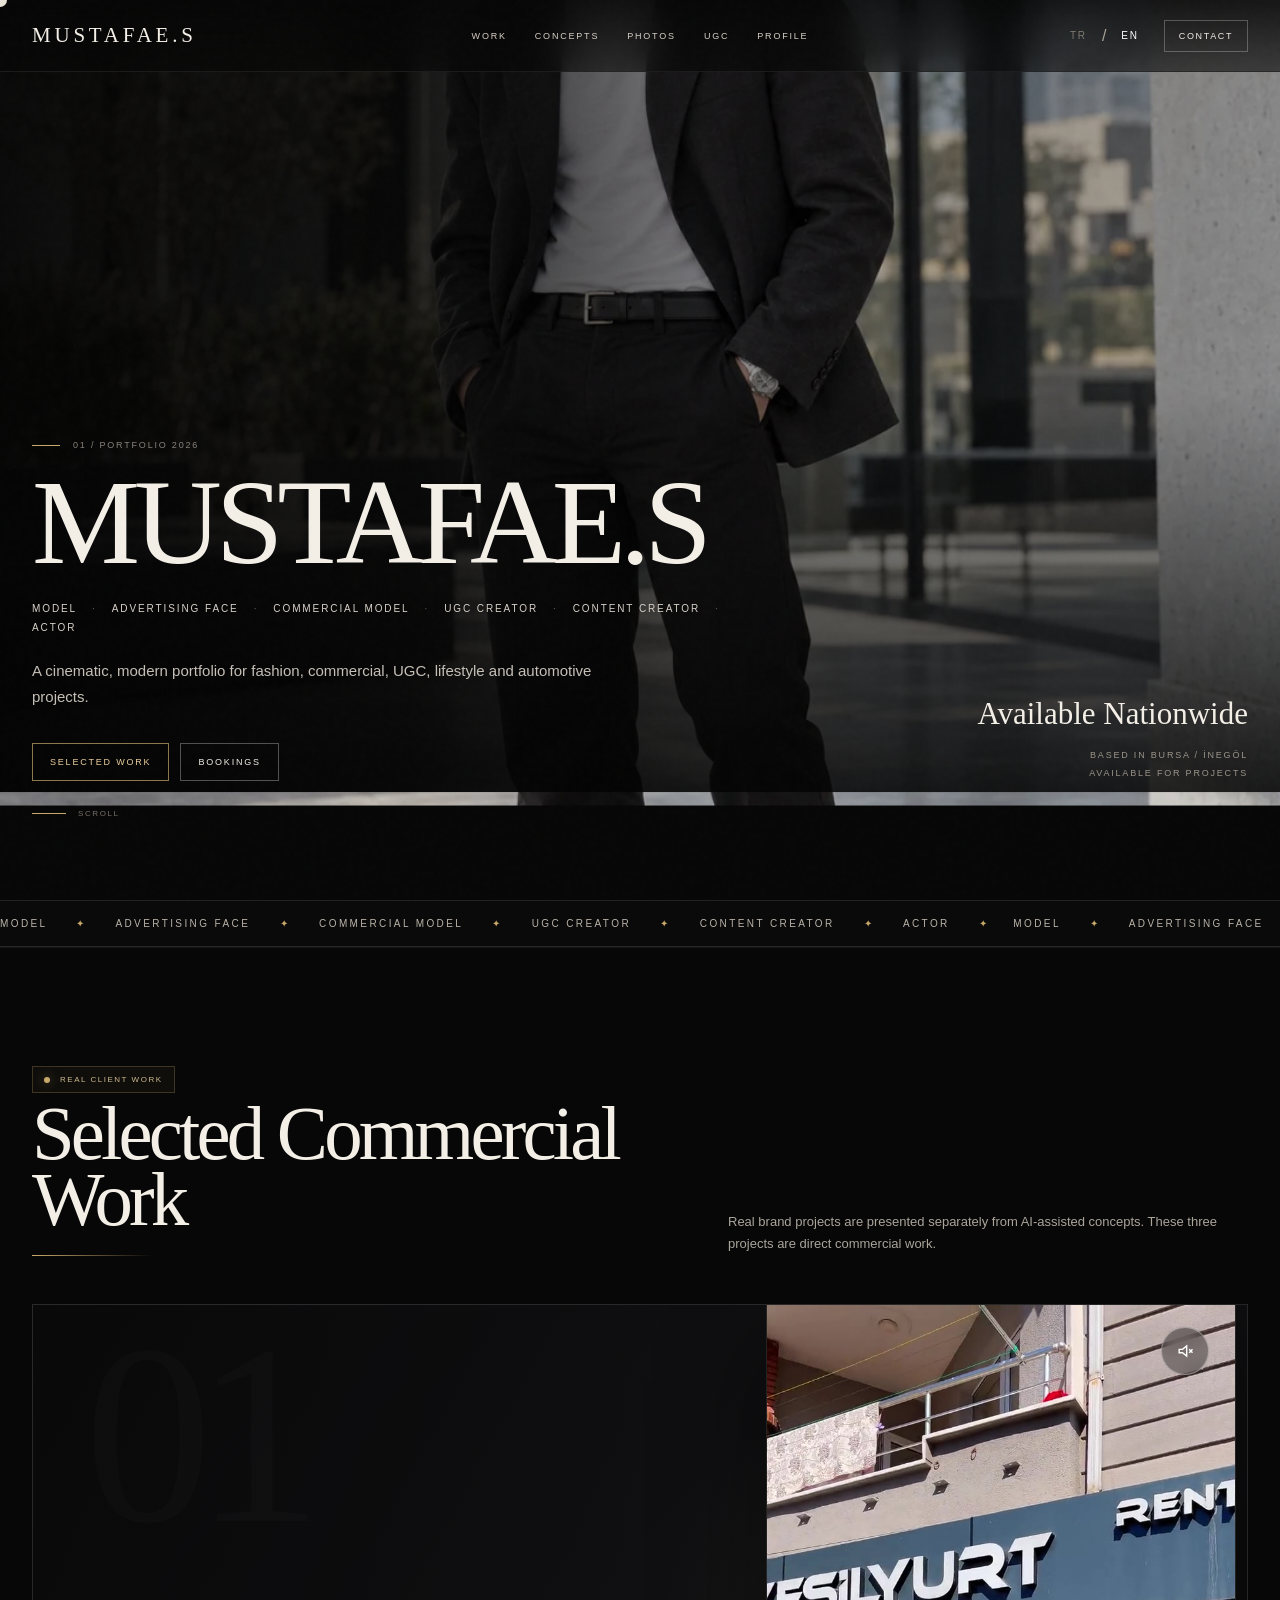
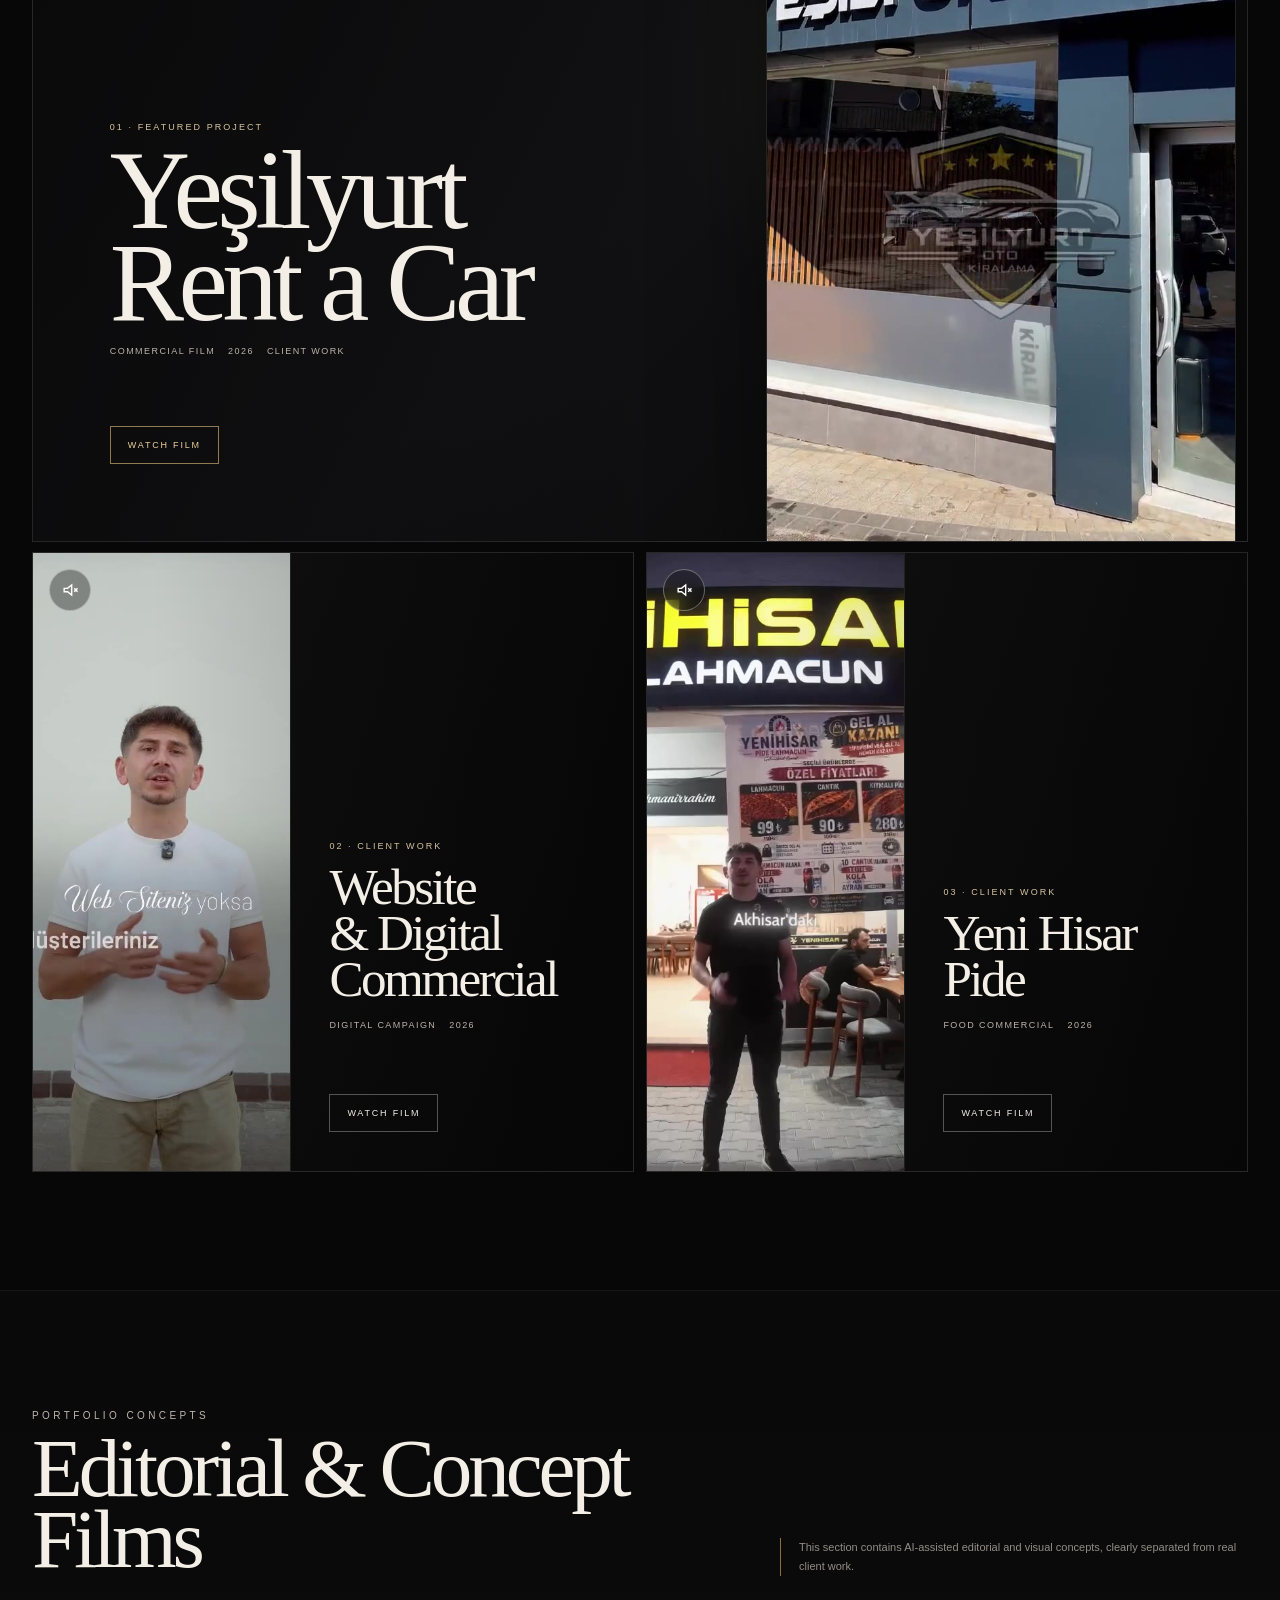
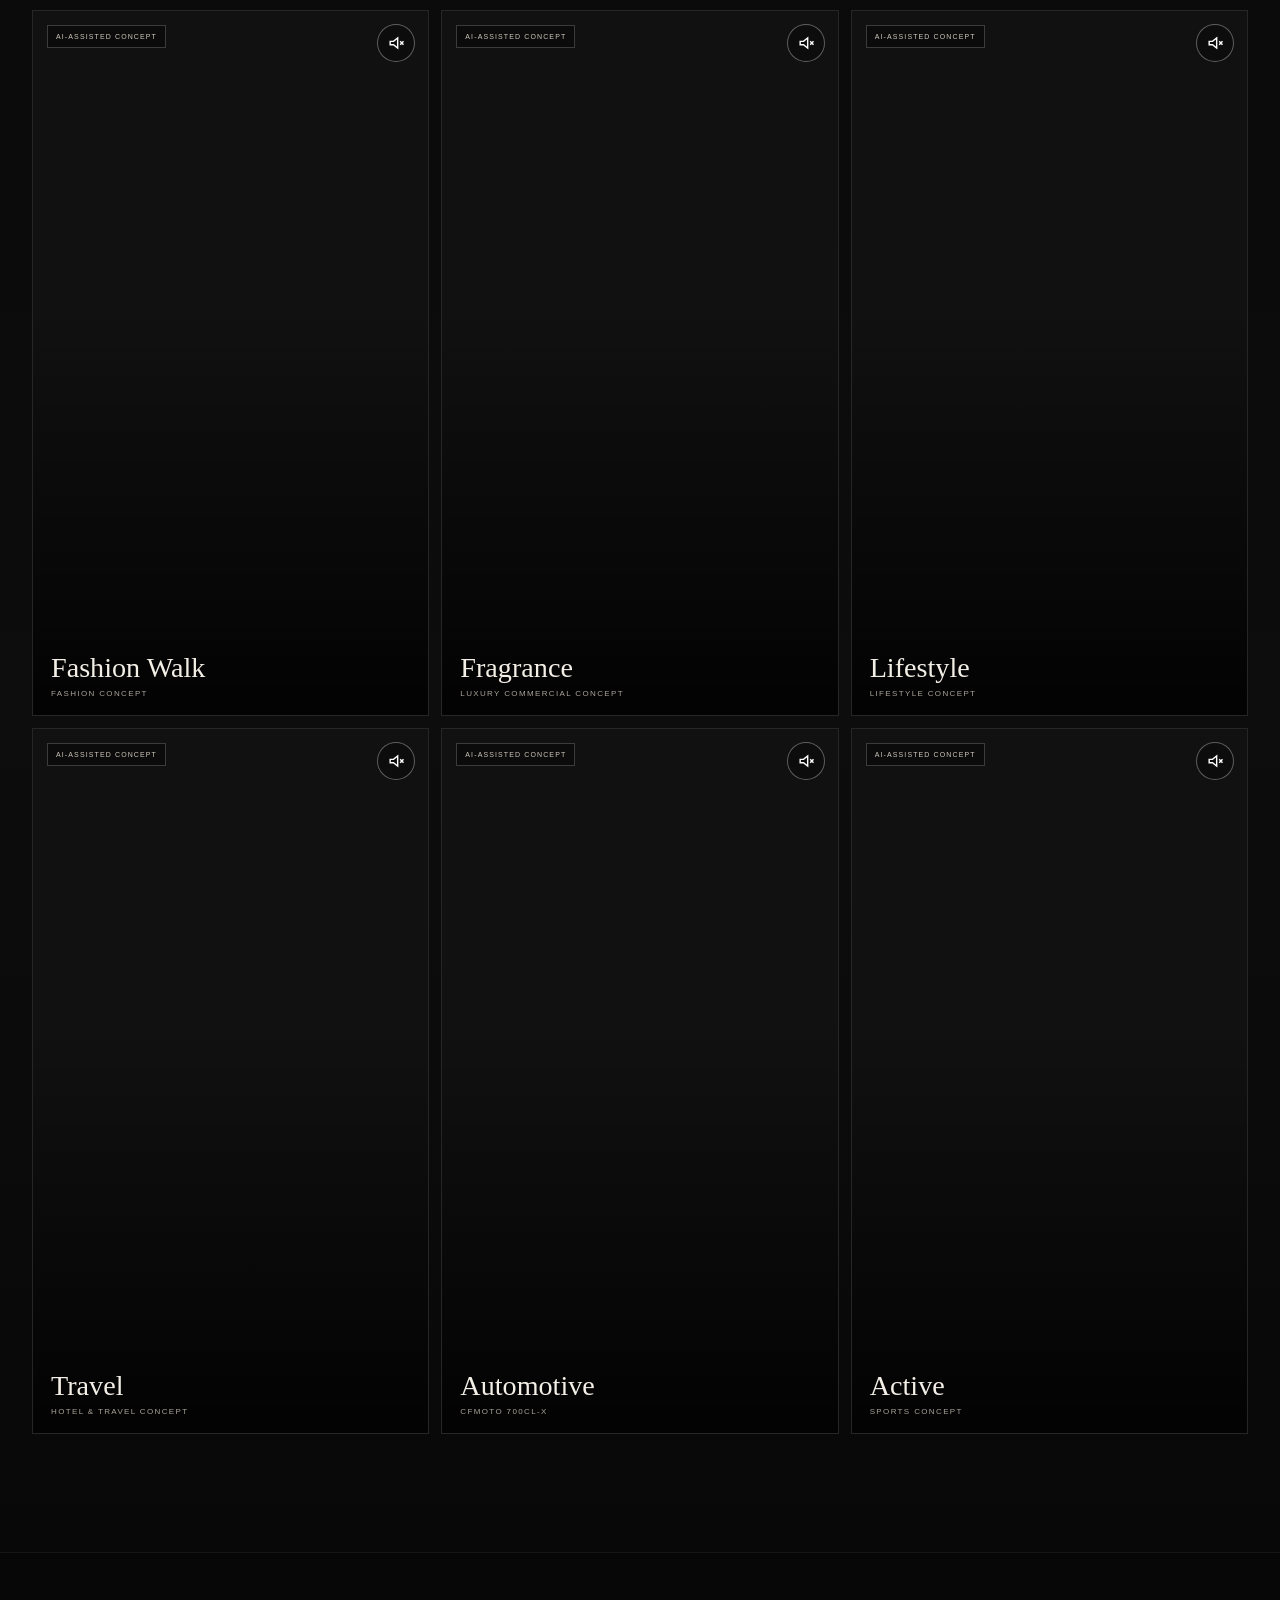
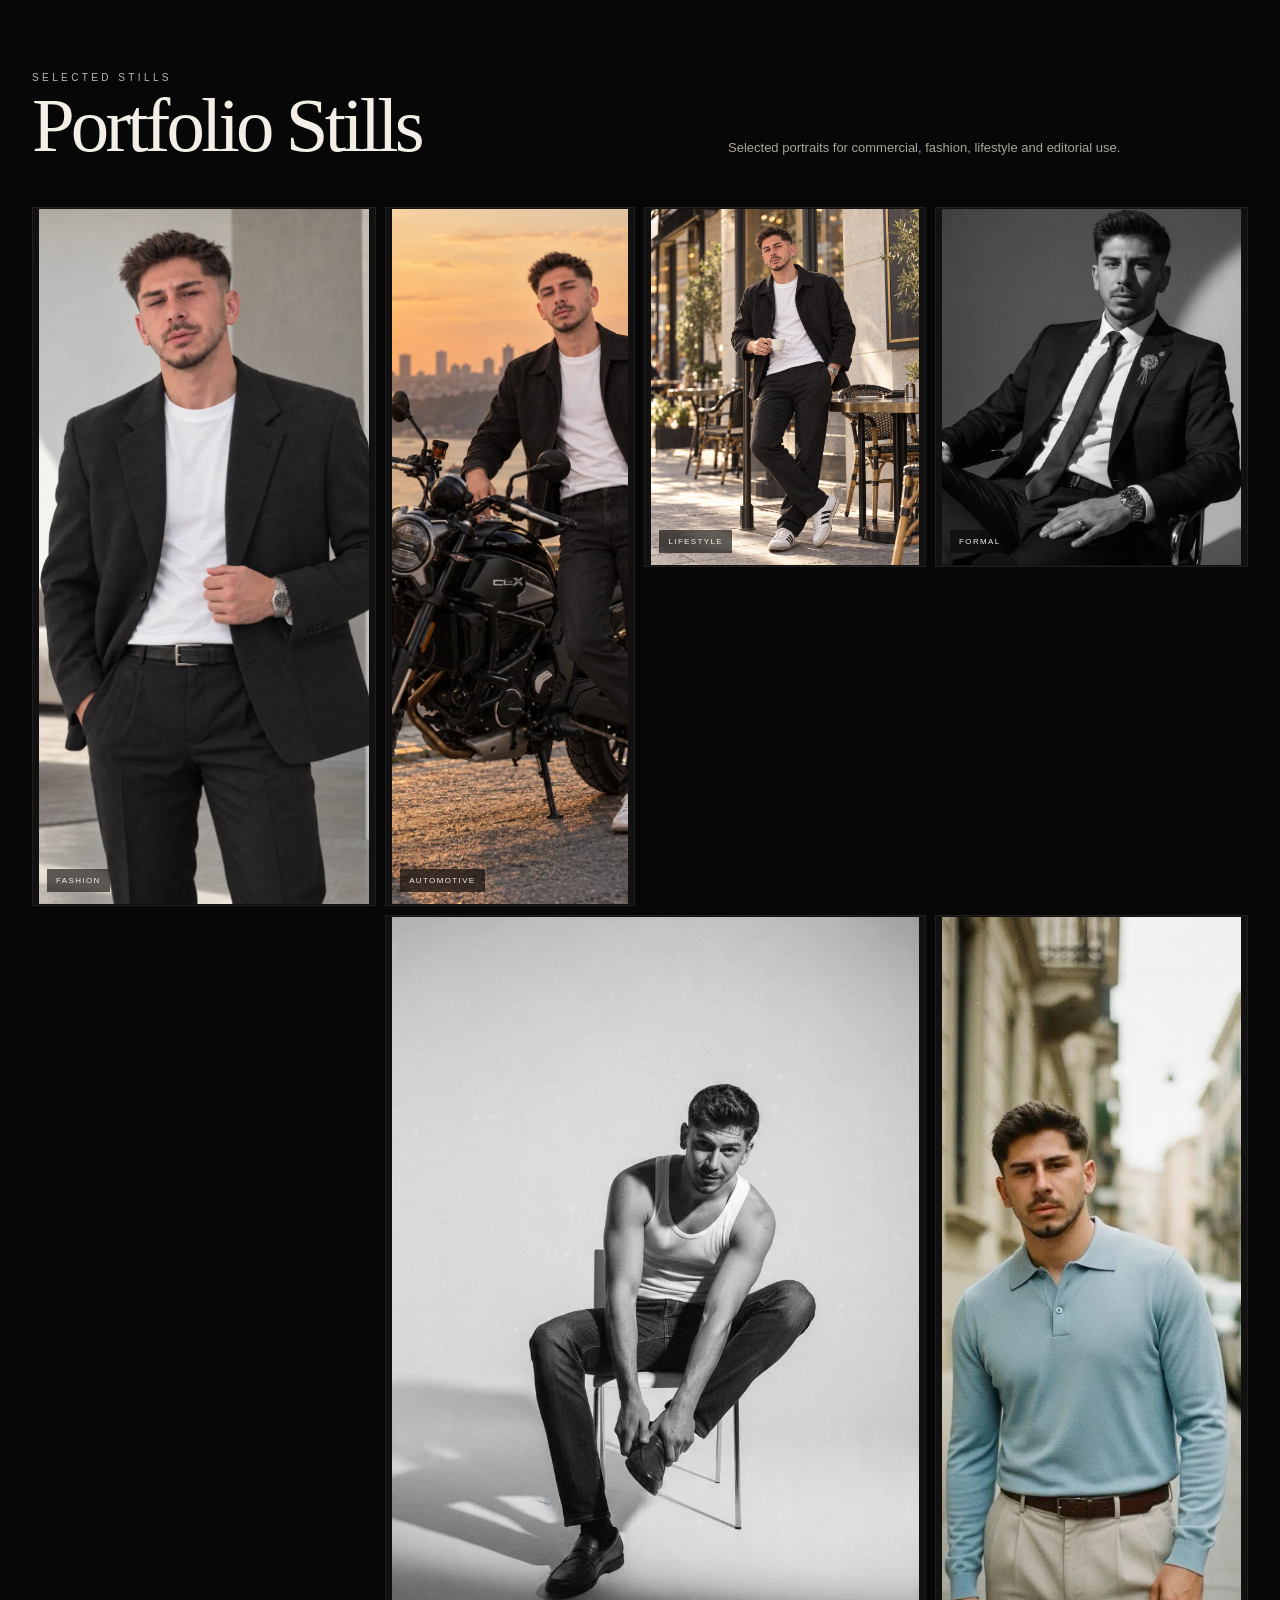
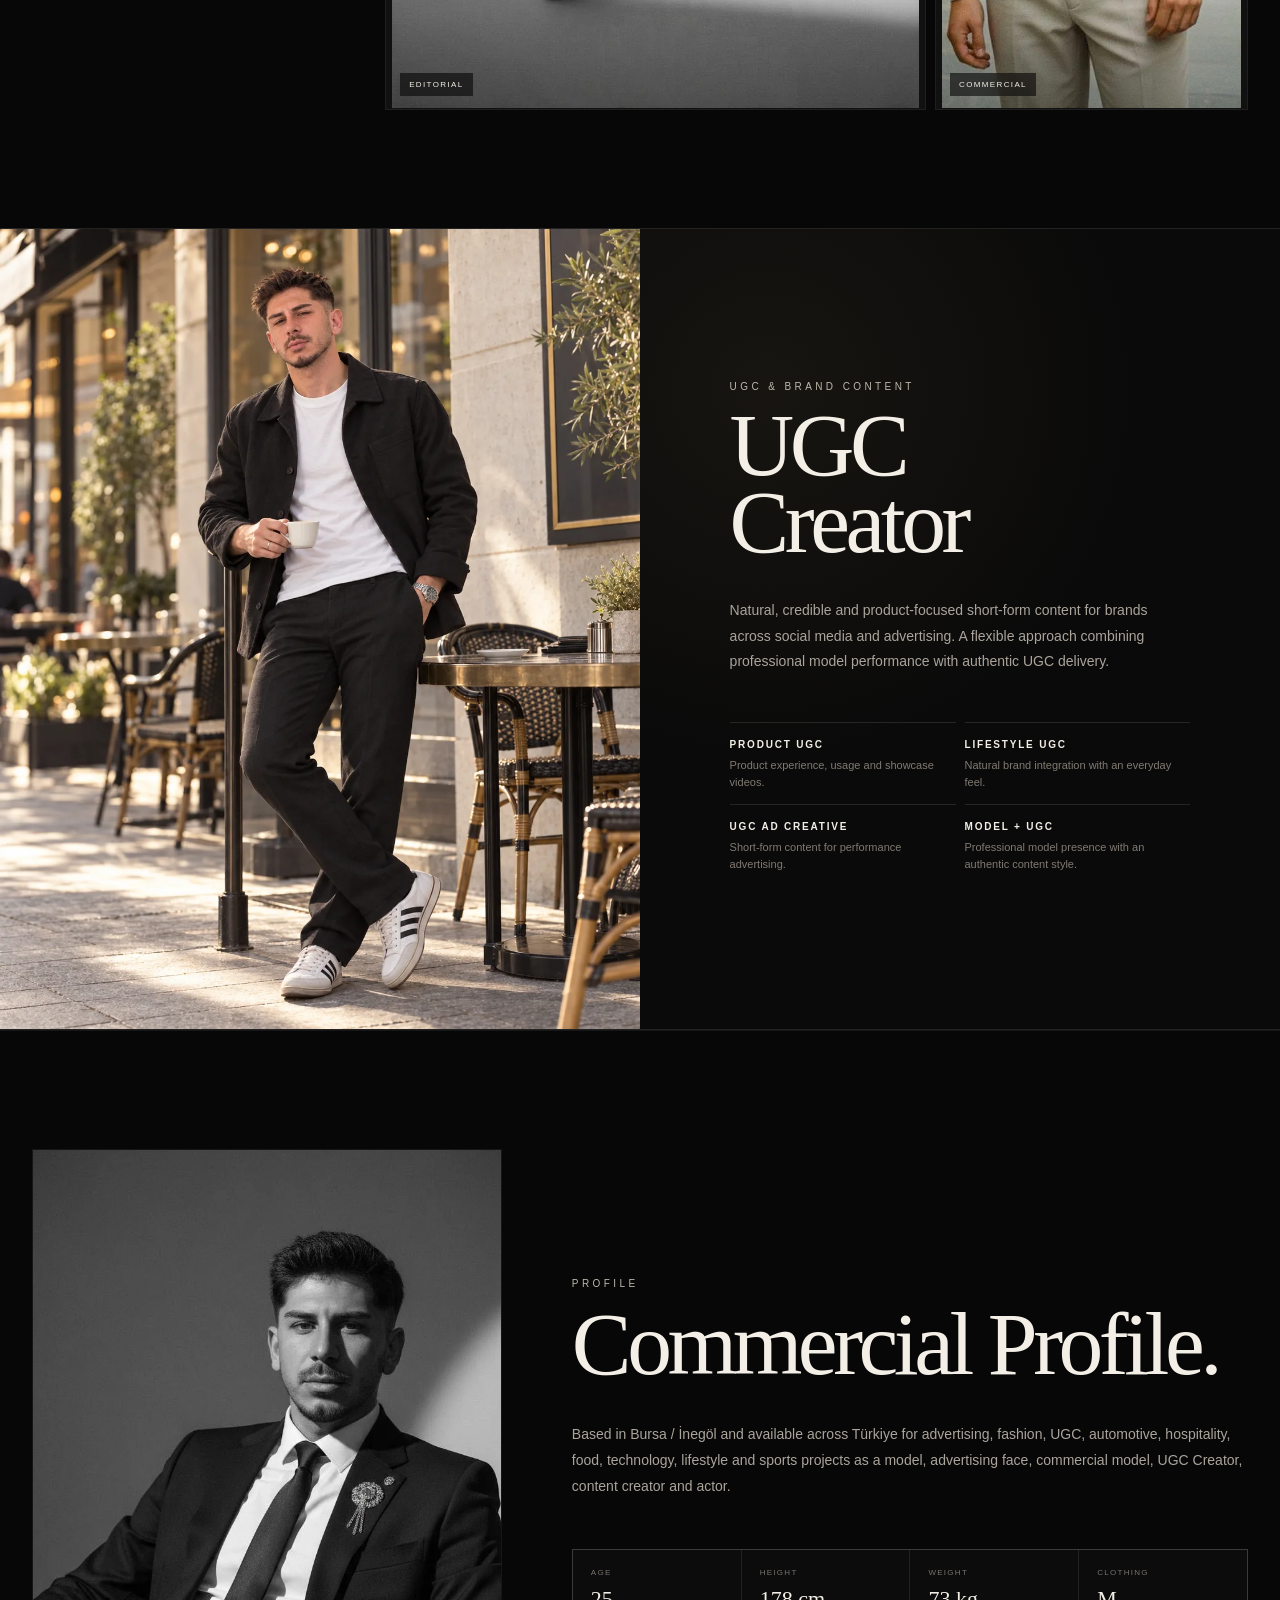
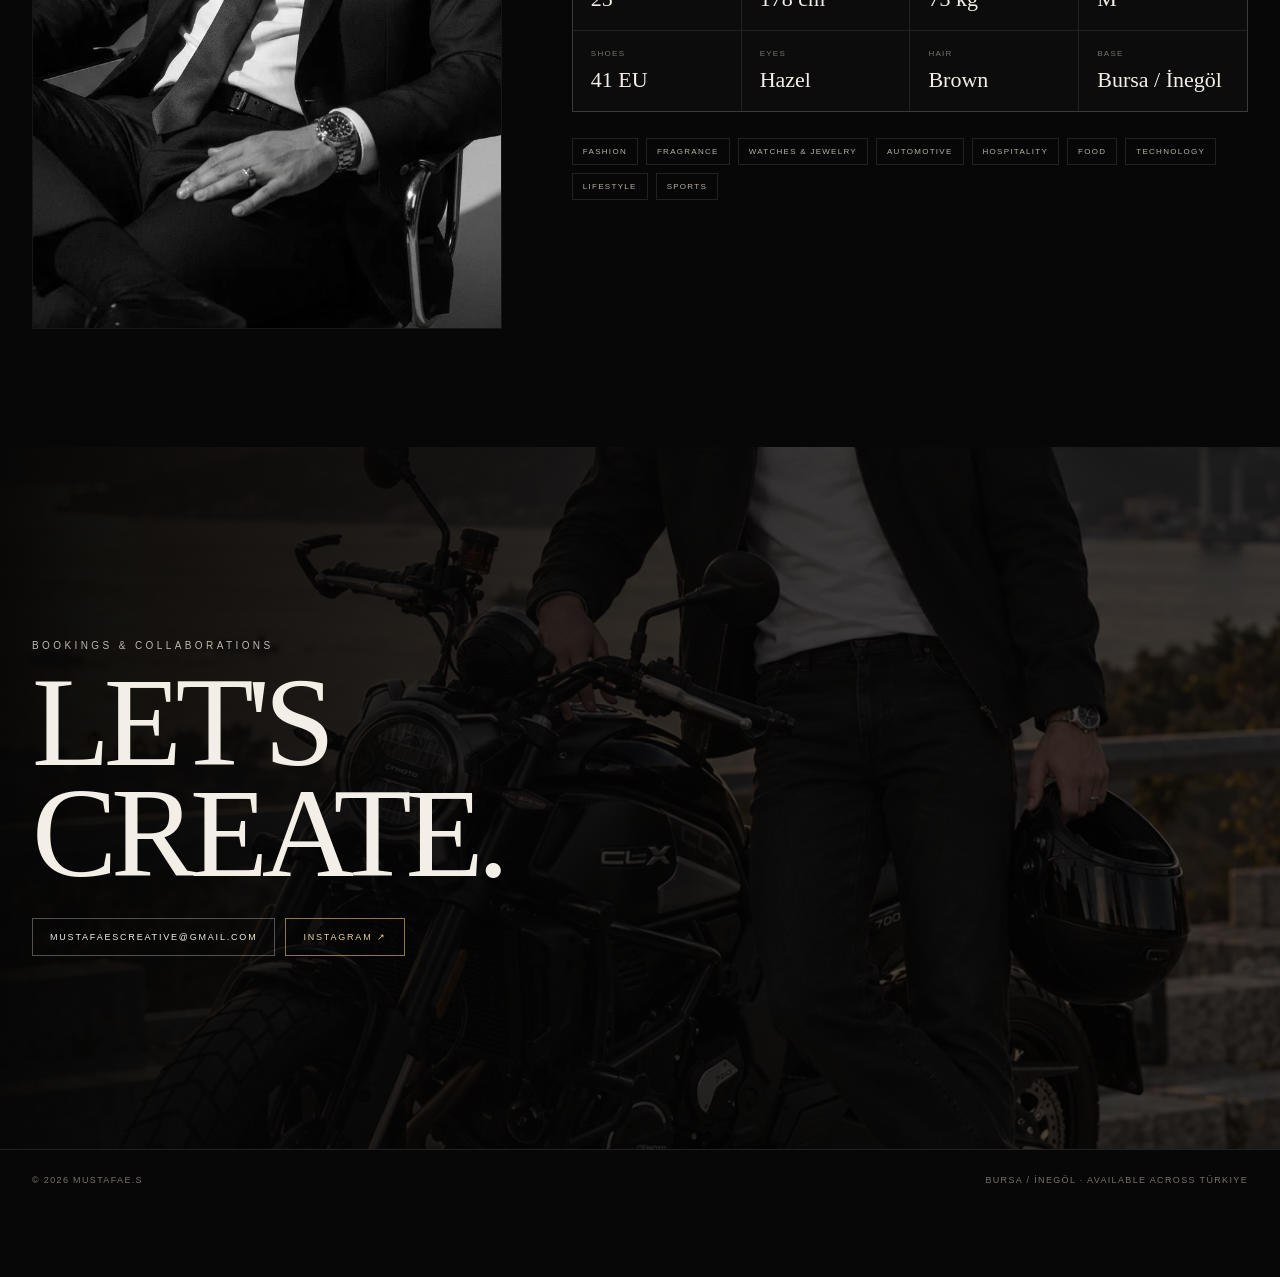
==== commit 3e999e2e: "Add files via upload" ====
--- a/index.html
+++ b/index.html
@@ -264,12 +264,12 @@
 <div class="intro" id="intro">
   <div class="intro-grid" aria-hidden="true"><i></i><i></i><i></i><i></i></div>
   <div class="intro-inner">
-    <div class="intro-kicker">PORTFOLIO / 2026</div>
+    <div class="intro-kicker" data-i18n="introKicker">PORTFOLYO / 2026</div>
     <div class="intro-mark-mask"><div class="intro-mark">MUSTAFAE.S</div></div>
     <div class="intro-line"><i></i></div>
     <div class="intro-bottom">
       <span class="intro-sub" data-i18n="introSub">MODEL · COMMERCIAL · UGC · ACTOR</span>
-      <span class="intro-status">EST. 2026</span>
+      <span class="intro-status" data-i18n="introStatus">2026 · PORTFOLYO</span>
     </div>
   </div>
 </div>
@@ -279,16 +279,16 @@
 <section class="hero" id="home"><div class="hero-media parallax" data-parallax=".12"><img src="assets/photos/hero.webp" alt="MUSTAFAE.S"></div><div class="shell hero-content"><div class="hero-copy reveal"><div class="hero-index" data-i18n="heroIndex">01 / PORTFOLYO 2026</div><h1 class="display"><span>MUSTAFAE.S</span></h1><div class="hero-roles"><span class="hero-role" data-i18n="roleModel">Model</span><span class="hero-role" data-i18n="roleFace">Reklam Yüzü</span><span class="hero-role" data-i18n="roleCommercial">Ticari Model</span><span class="hero-role" data-i18n="roleUgc">UGC Creator</span><span class="hero-role" data-i18n="roleContent">İçerik Üreticisi</span><span class="hero-role" data-i18n="roleActor">Oyuncu</span></div><p class="hero-desc" data-i18n="heroDesc">Moda, reklam, UGC, yaşam tarzı ve otomotiv projeleri için sinematik ve modern bir portfolyo.</p><div class="hero-cta"><a class="btn gold magnetic" href="#work" data-i18n="heroWork">SEÇİLİ İŞLER</a><a class="btn magnetic" href="#contact" data-i18n="heroBooking">İŞ BİRLİĞİ</a></div><div class="scroll-note"><b></b><span data-i18n="scroll">Kaydır</span></div></div><div class="hero-aside reveal"><strong data-i18n="available">Türkiye Geneli</strong><span data-i18n="based">Bursa / İnegöl merkezli</span><span data-i18n="available2">Projeler için müsait</span></div></div></section>
 <div class="ticker"><div class="ticker-track" id="tickerTrack"></div></div>
 <section class="section" id="work"><div class="shell"><div class="section-head reveal"><div><div class="client-note" data-i18n="clientBadge">GERÇEK MÜŞTERİ İŞLERİ</div><h2 class="display" data-i18n="workTitle">Seçili Ticari İşler</h2><div class="rule"></div></div><p data-i18n="workDesc">Gerçek marka projeleri, yapay zekâ destekli konseptlerden ayrı sunulur. Buradaki üç çalışma doğrudan ticari işlerden oluşur.</p></div>
-<div class="hero-case portrait-feature reveal" data-cursor="SES / FİLM"><video class="sound-video" muted loop playsinline autoplay preload="metadata" poster="assets/posters/yesilyurt-rent-a-car.jpg" src="assets/videos/yesilyurt-rent-a-car.mp4"></video><button class="sound-toggle" type="button" aria-label="Sound"></button><div class="sound-toast"></div><div class="case-content"><div class="case-left"><div class="case-num">01 · <span data-i18n="featured">ÖNE ÇIKAN İŞ</span></div><div class="case-title">Yeşilyurt<br>Rent a Car</div><div class="case-meta"><span data-i18n="commercialFilm">Reklam Filmi</span><span>2026</span><span data-i18n="clientWork">Müşteri İşi</span></div></div><div class="case-actions"><button class="btn gold magnetic open-film" data-src="assets/videos/yesilyurt-rent-a-car.mp4" data-i18n="watchFilm">FİLMİ İZLE</button></div></div></div>
-<div class="subcases"><article class="subcase portrait-case reveal" data-cursor="SES / FİLM"><video class="sound-video" muted loop playsinline autoplay preload="metadata" poster="assets/posters/web-commercial.jpg" src="assets/videos/web-commercial.mp4"></video><button class="sound-toggle" type="button" aria-label="Sound"></button><div class="sound-toast"></div><div class="case-content"><div class="case-left"><div class="case-num">02 · <span data-i18n="clientWork">Müşteri İşi</span></div><div class="case-title" data-i18n="webTitle">Web Sitesi<br>& Dijital Reklam</div><div class="case-meta"><span data-i18n="digitalCampaign">Dijital Kampanya</span><span>2026</span></div></div><div class="case-actions"><button class="btn magnetic open-film" data-src="assets/videos/web-commercial.mp4" data-i18n="watchFilm">FİLMİ İZLE</button></div></div></article><article class="subcase portrait-case reveal" data-cursor="SES / FİLM"><video class="sound-video" muted loop playsinline autoplay preload="metadata" poster="assets/posters/yeni-hisar-pide.jpg" src="assets/videos/yeni-hisar-pide.mp4"></video><button class="sound-toggle" type="button" aria-label="Sound"></button><div class="sound-toast"></div><div class="case-content"><div class="case-left"><div class="case-num">03 · <span data-i18n="clientWork">Müşteri İşi</span></div><div class="case-title">Yeni Hisar<br>Pide</div><div class="case-meta"><span data-i18n="foodCommercial">Yeme-İçme Reklamı</span><span>2026</span></div></div><div class="case-actions"><button class="btn magnetic open-film" data-src="assets/videos/yeni-hisar-pide.mp4" data-i18n="watchFilm">FİLMİ İZLE</button></div></div></article></div>
+<div class="hero-case portrait-feature reveal" data-cursor="SES / FİLM" data-cursor-tr="SES / FİLM" data-cursor-en="SOUND / FILM"><video class="sound-video" muted loop playsinline autoplay preload="metadata" poster="[data-uri]" src="yesilyurt-rent-a-car.mp4"></video><button class="sound-toggle" type="button" aria-label="Sesi aç / kapat" data-i18n-aria="soundControl"></button><div class="sound-toast"></div><div class="case-content"><div class="case-left"><div class="case-num">01 · <span data-i18n="featured">ÖNE ÇIKAN İŞ</span></div><div class="case-title">Yeşilyurt<br>Rent a Car</div><div class="case-meta"><span data-i18n="commercialFilm">Reklam Filmi</span><span>2026</span><span data-i18n="clientWork">Müşteri İşi</span></div></div><div class="case-actions"><button class="btn gold magnetic open-film" data-src="yesilyurt-rent-a-car.mp4" data-i18n="watchFilm">FİLMİ İZLE</button></div></div></div>
+<div class="subcases"><article class="subcase portrait-case reveal" data-cursor="SES / FİLM" data-cursor-tr="SES / FİLM" data-cursor-en="SOUND / FILM"><video class="sound-video" muted loop playsinline autoplay preload="metadata" poster="[data-uri]" src="dijital-sunum.mp4"></video><button class="sound-toggle" type="button" aria-label="Sesi aç / kapat" data-i18n-aria="soundControl"></button><div class="sound-toast"></div><div class="case-content"><div class="case-left"><div class="case-num">02 · <span data-i18n="clientWork">Müşteri İşi</span></div><div class="case-title" data-i18n-html="webTitle">Web Sitesi<br>& Dijital Reklam</div><div class="case-meta"><span data-i18n="digitalCampaign">Dijital Kampanya</span><span>2026</span></div></div><div class="case-actions"><button class="btn magnetic open-film" data-src="dijital-sunum.mp4" data-i18n="watchFilm">FİLMİ İZLE</button></div></div></article><article class="subcase portrait-case reveal" data-cursor="SES / FİLM" data-cursor-tr="SES / FİLM" data-cursor-en="SOUND / FILM"><video class="sound-video" muted loop playsinline autoplay preload="metadata" poster="[data-uri]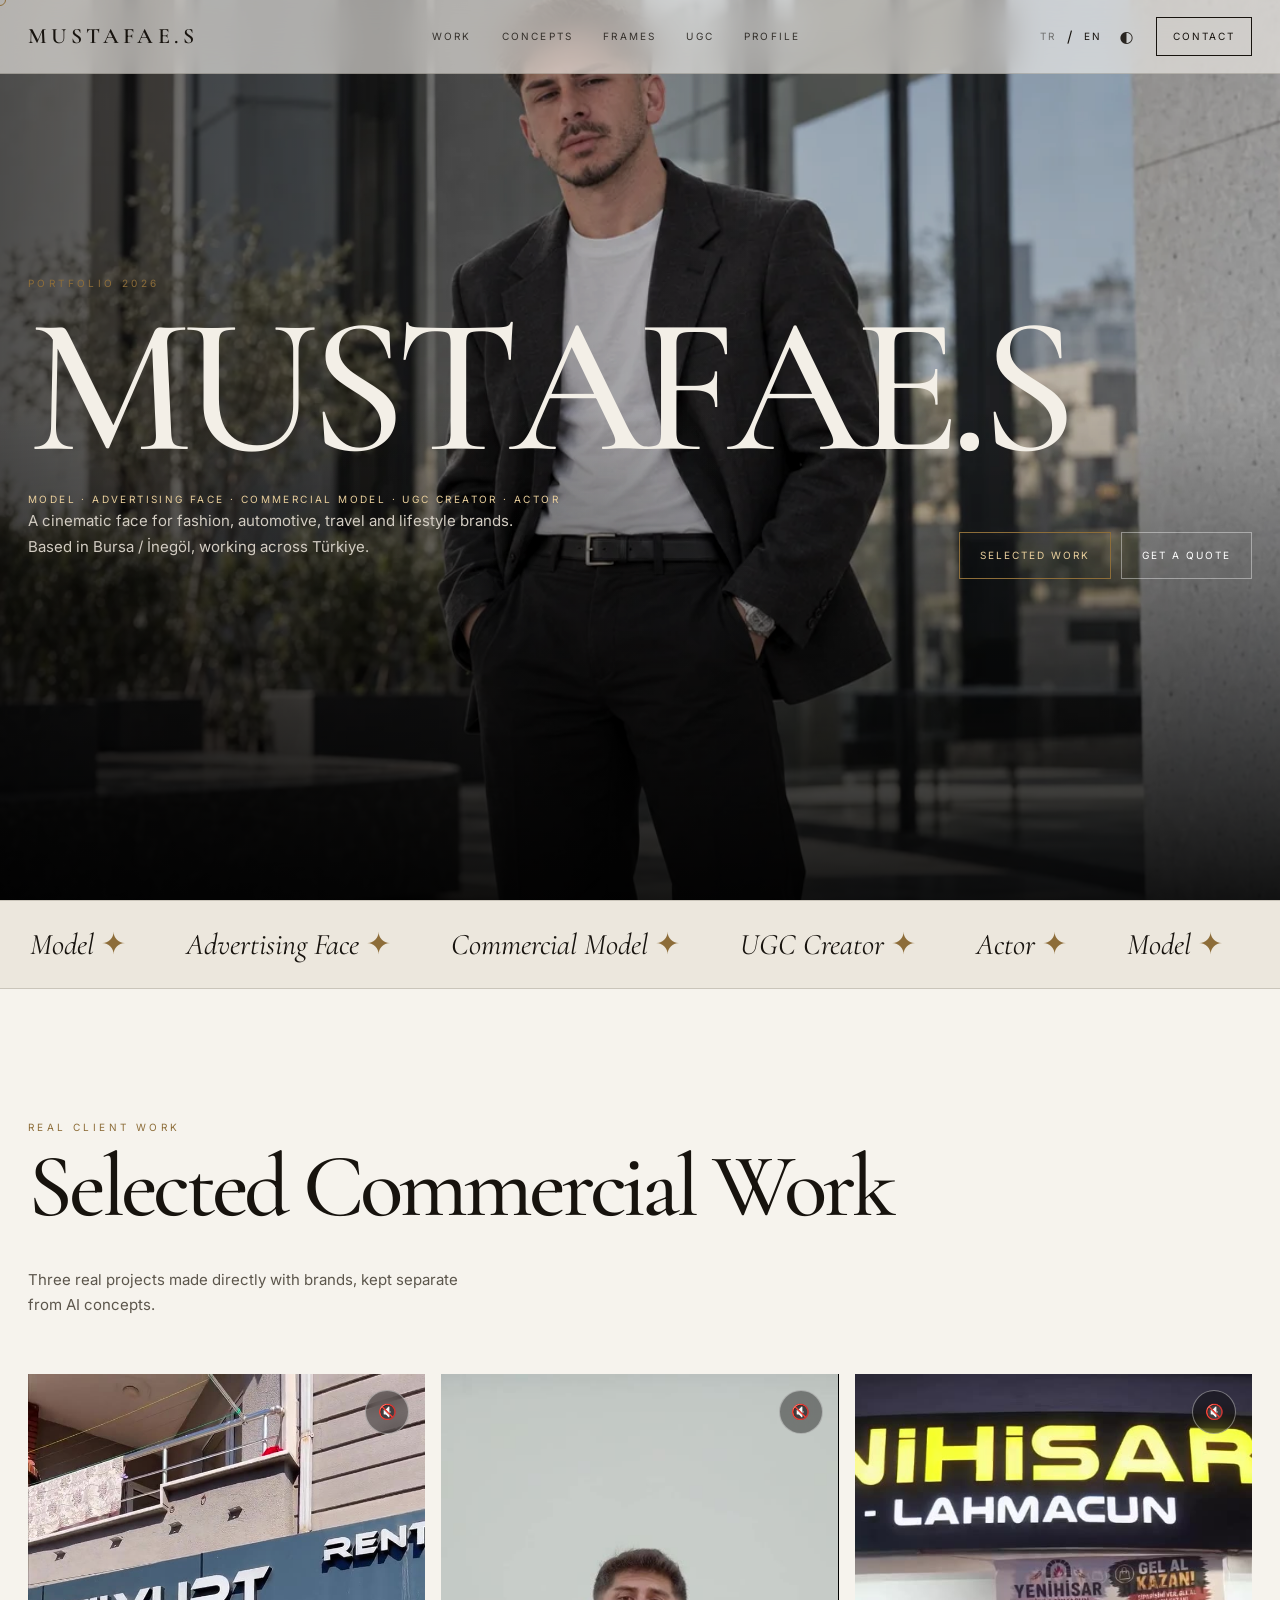
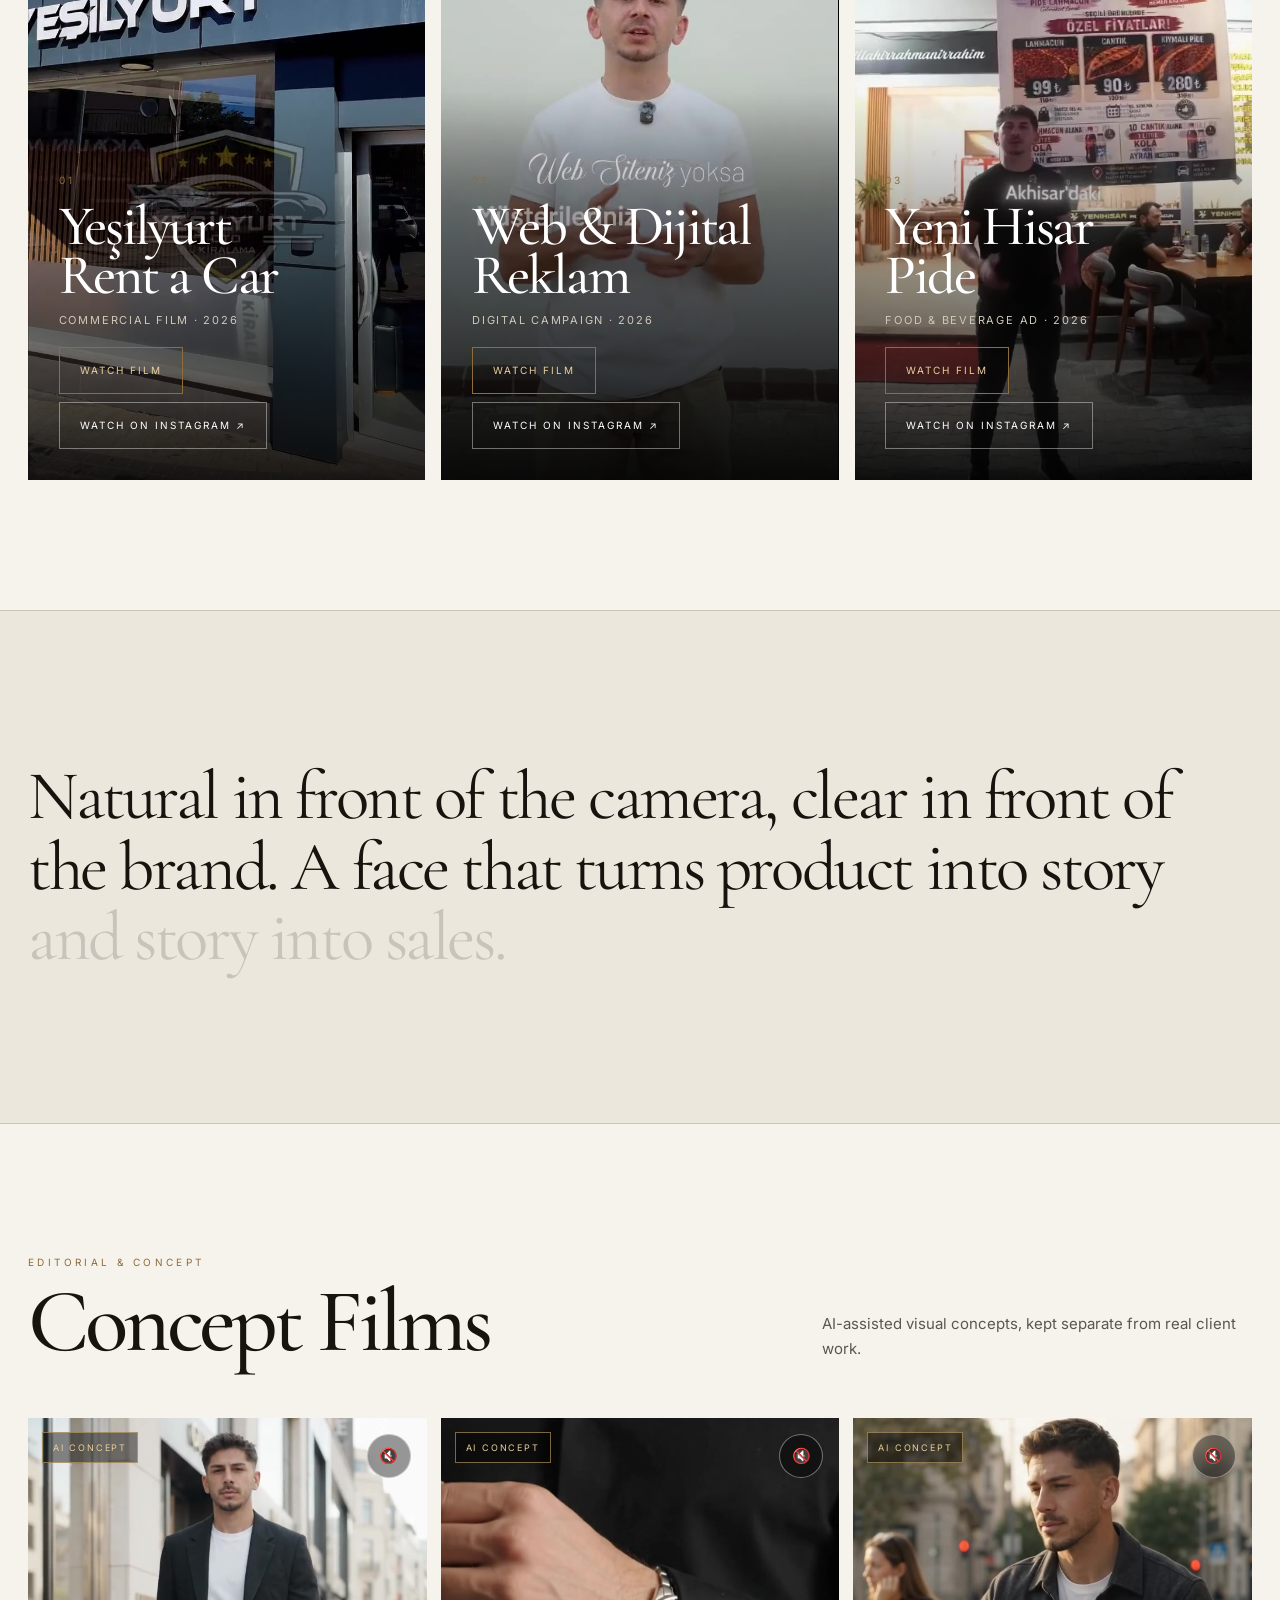
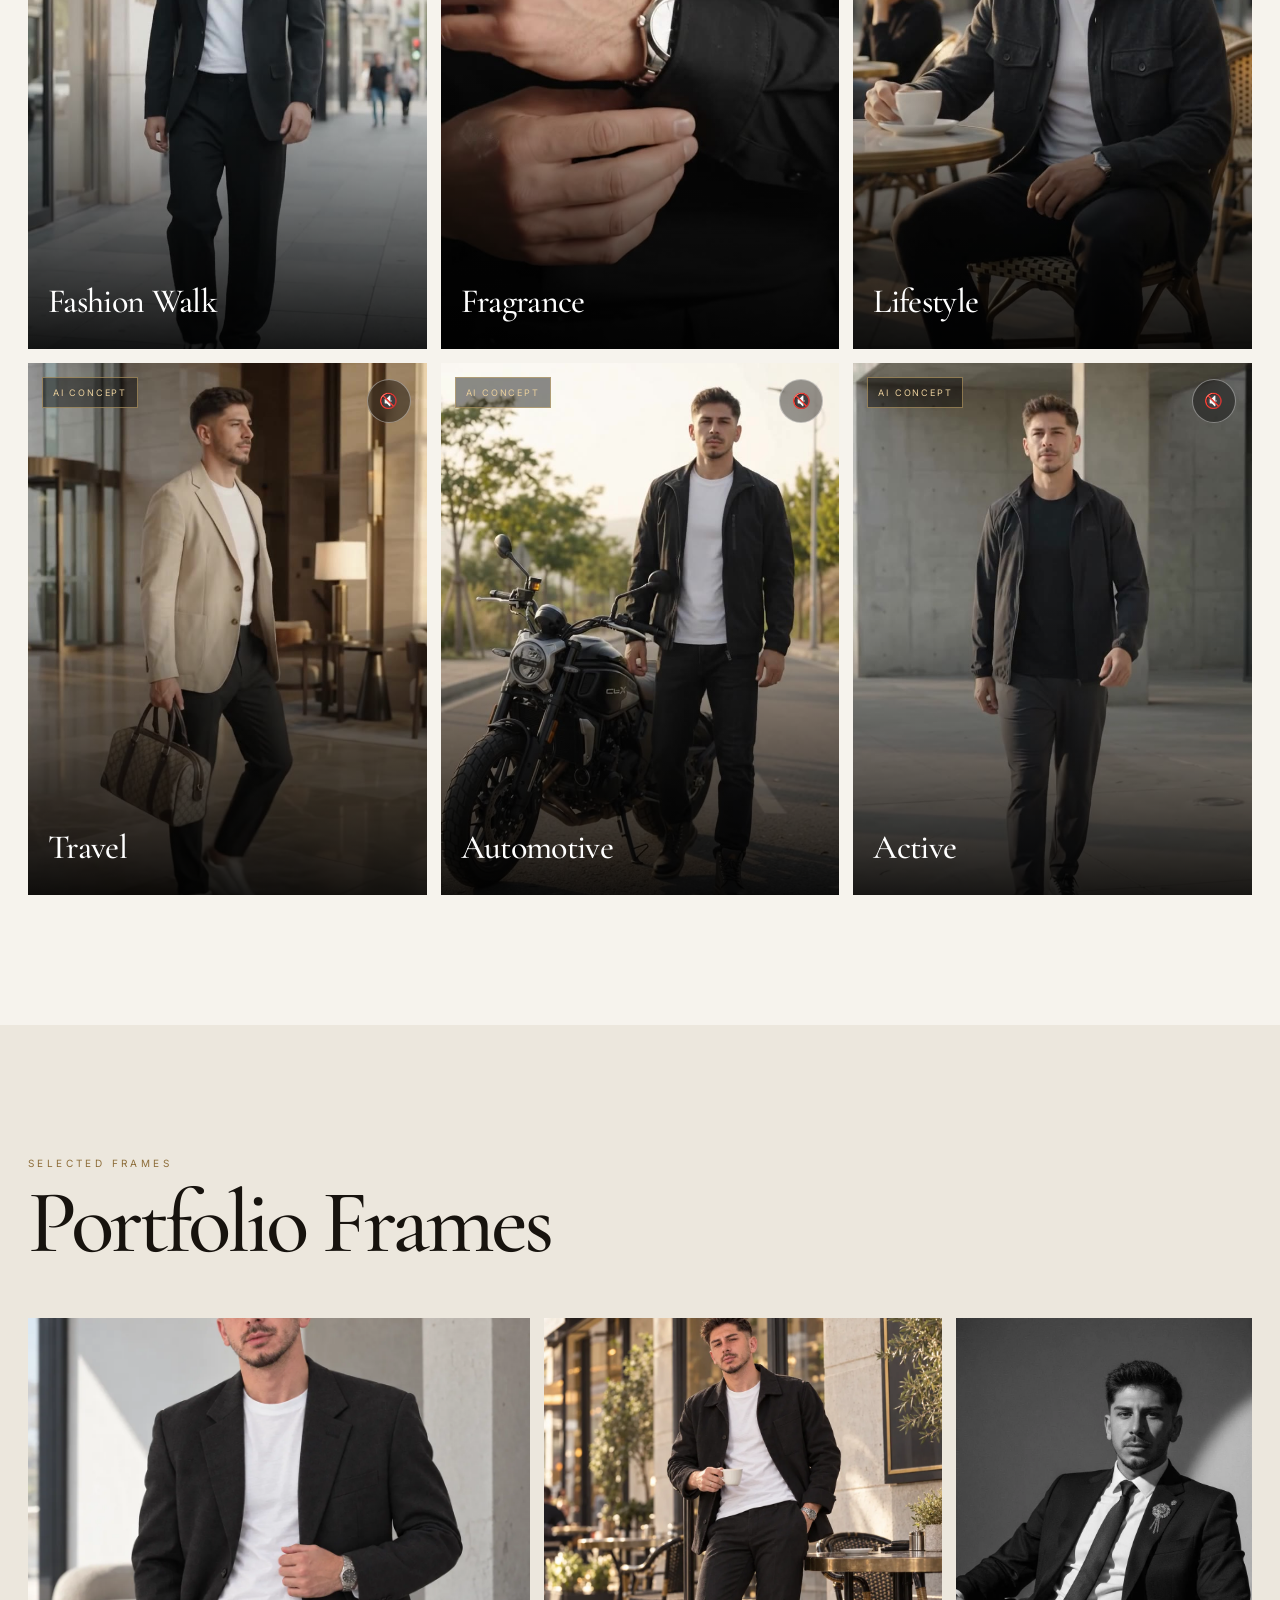
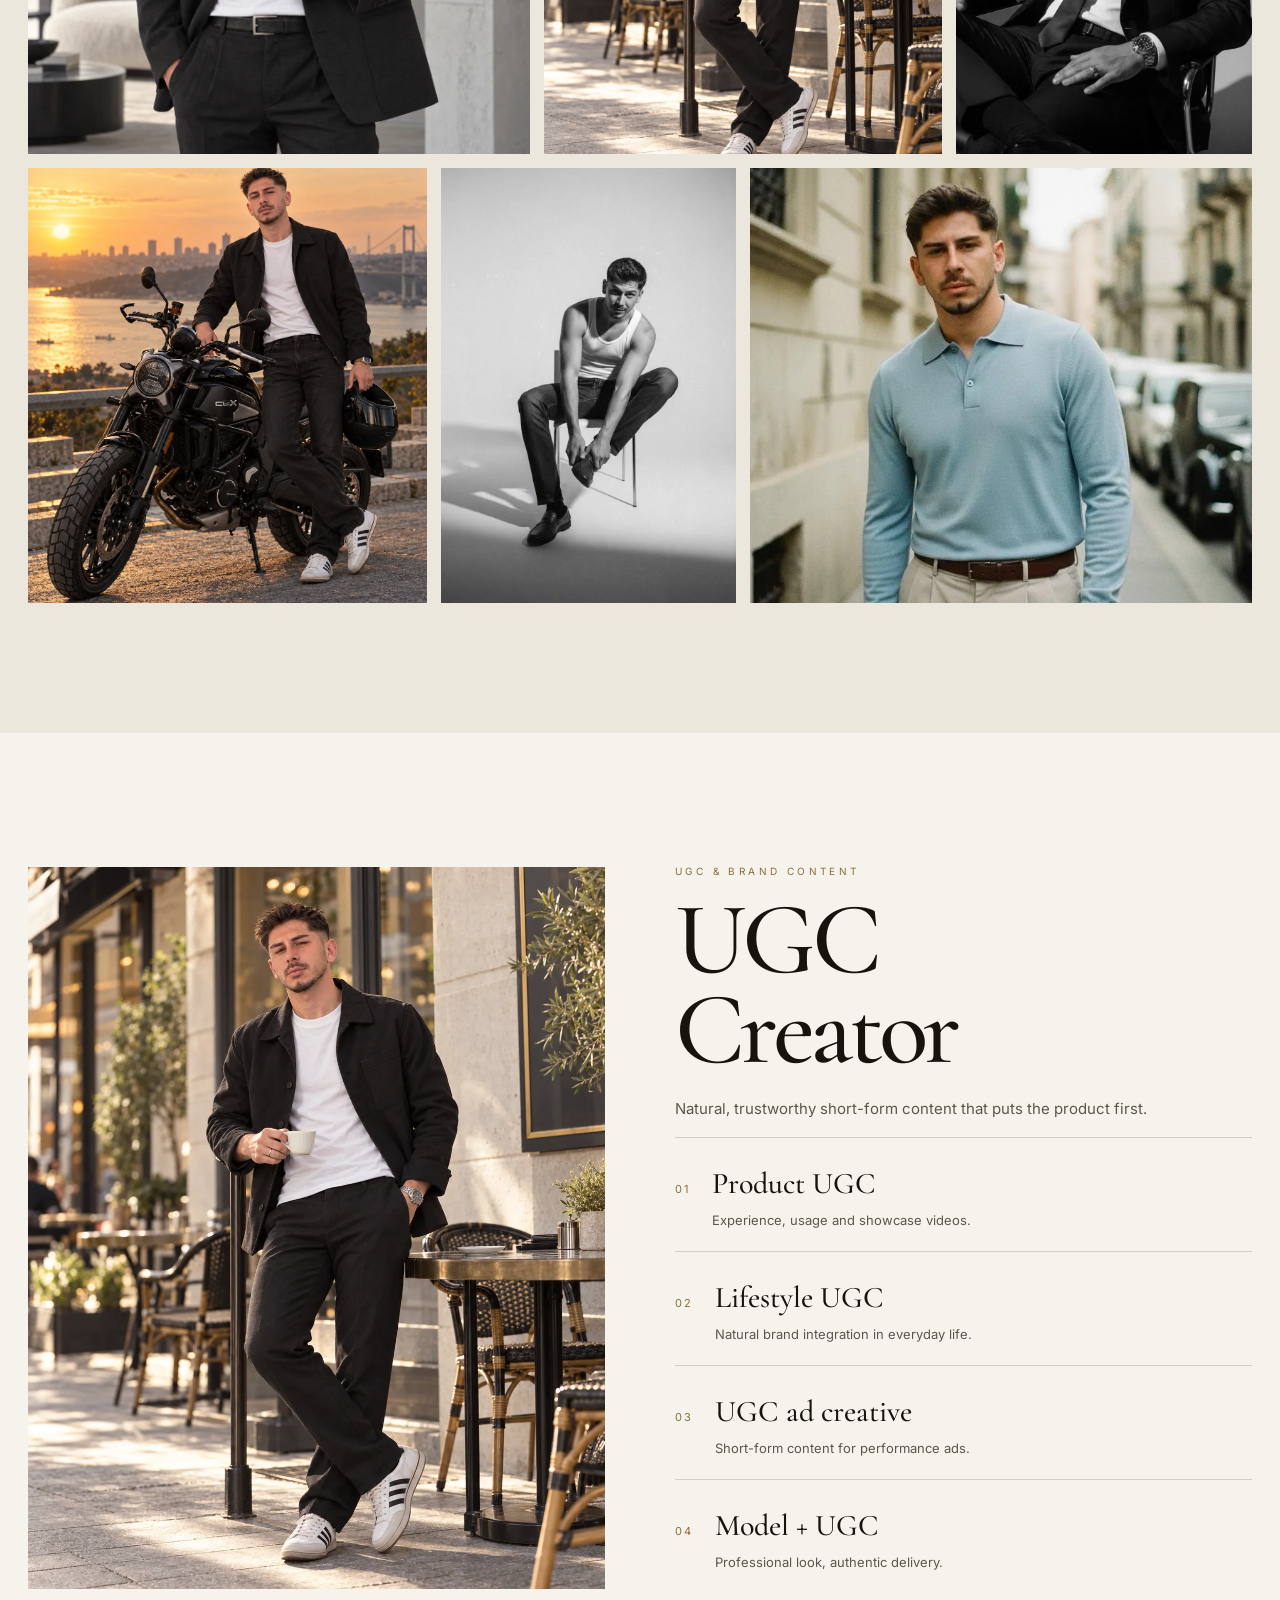
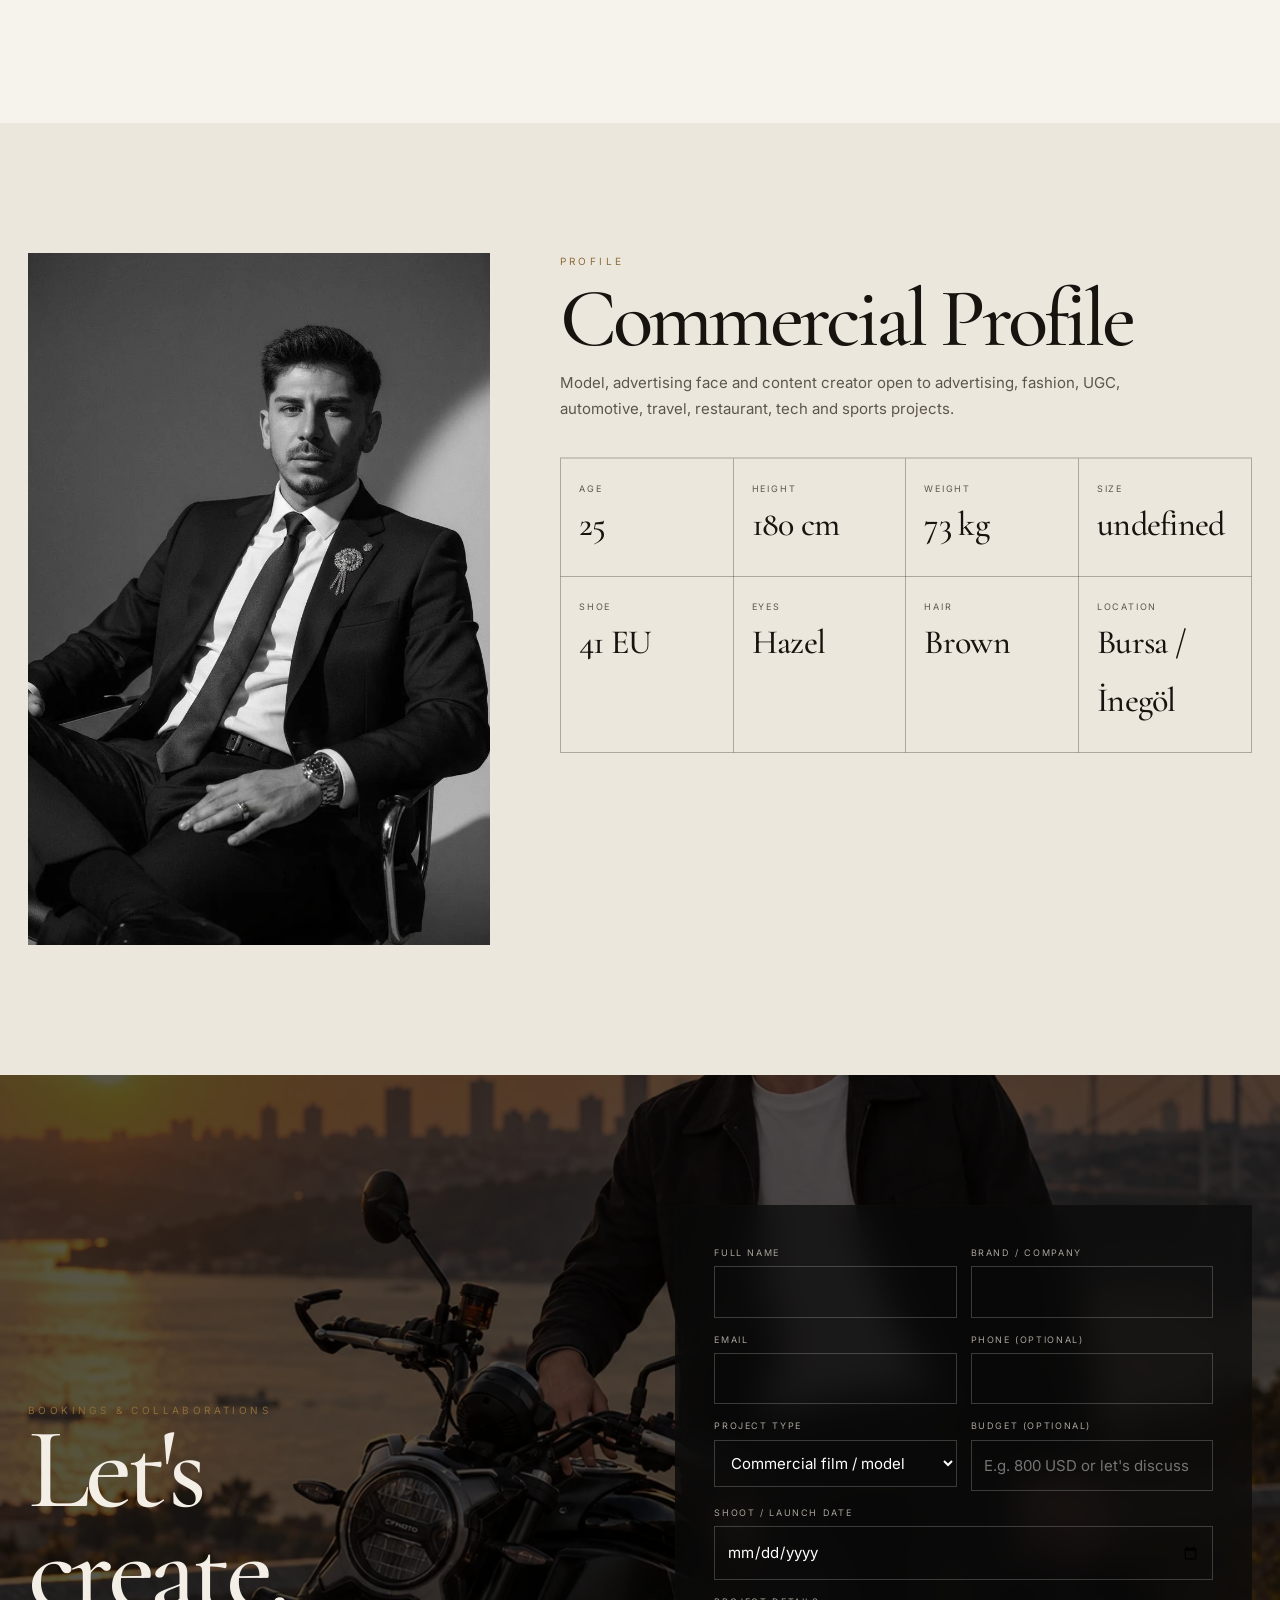
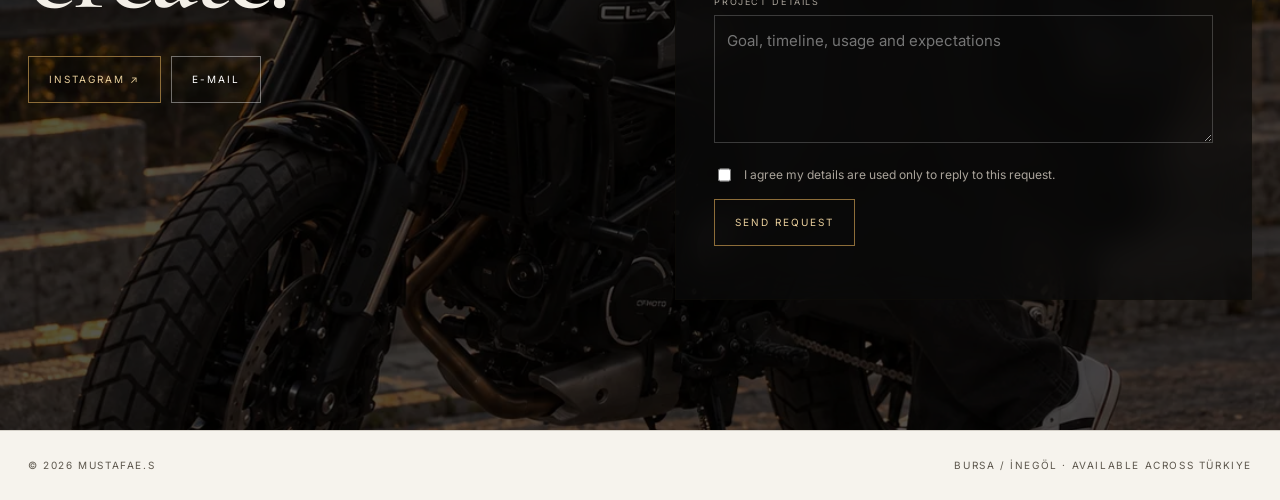
==== commit e9533508: "Add files via upload" ====
--- a/index.html
+++ b/index.html
@@ -3,21 +3,21 @@
 <head>
 <meta charset="utf-8">
 <meta name="viewport" content="width=device-width,initial-scale=1,viewport-fit=cover">
-<meta name="theme-color" content="#070707">
+<meta name="theme-color" media="(prefers-color-scheme: dark)" content="#070707"><meta name="theme-color" media="(prefers-color-scheme: light)" content="#f6f3ed"><meta name="color-scheme" content="dark light"><meta name="keywords" content="Bursa model, İnegöl model, reklam yüzü, ticari model, UGC creator, içerik üreticisi, oyuncu, commercial model Turkey">
 
 <meta name="robots" content="index,follow,max-image-preview:large,max-snippet:-1,max-video-preview:-1">
 <meta name="author" content="MUSTAFAE.S">
 <meta name="application-name" content="MUSTAFAE.S">
 <link rel="canonical" href="https://mustafaescreativ.github.io/">
-<link rel="apple-touch-icon" sizes="180x180" href="assets/apple-touch-icon.png">
+<link rel="apple-touch-icon" sizes="180x180" href="apple-touch-icon.png">
 <link rel="manifest" href="/site.webmanifest">
 <meta property="og:type" content="website">
 <meta property="og:site_name" content="MUSTAFAE.S">
-<meta property="og:title" content="MUSTAFAE.S — Model · Advertising Face · UGC Creator">
-<meta property="og:description" content="MUSTAFAE.S — Model, reklam yüzü, commercial model, UGC Creator, içerik üreticisi ve oyuncu. Bursa / İnegöl merkezli, Türkiye genelindeki moda, otomotiv, turizm, restoran, teknoloji ve lifestyle projelerine uygun.">
+<meta property="og:title" content="MUSTAFAE.S | Bursa Model, Reklam Yüzü ve UGC Creator">
+<meta property="og:description" content="MUSTAFAE.S: Bursa / İnegöl merkezli model, reklam yüzü ve UGC creator. Moda, otomotiv, turizm, restoran ve lifestyle markaları için iş birliği ve teklif formu.">
 <meta property="og:url" content="https://mustafaescreativ.github.io/">
-<meta property="og:image" content="https://mustafaescreativ.github.io/assets/og-cover.jpg">
-<meta property="og:image:secure_url" content="https://mustafaescreativ.github.io/assets/og-cover.jpg">
+<meta property="og:image" content="https://mustafaescreativ.github.io/og-cover.jpg">
+<meta property="og:image:secure_url" content="https://mustafaescreativ.github.io/og-cover.jpg">
 <meta property="og:image:width" content="1200">
 <meta property="og:image:height" content="630">
 <meta property="og:image:type" content="image/jpeg">
@@ -25,344 +25,93 @@
 <meta property="og:locale" content="tr_TR">
 <meta property="og:locale:alternate" content="en_US">
 <meta name="twitter:card" content="summary_large_image">
-<meta name="twitter:title" content="MUSTAFAE.S — Model · Advertising Face · UGC Creator">
-<meta name="twitter:description" content="Model, advertising face, commercial model, UGC creator, content creator and actor.">
-<meta name="twitter:image" content="https://mustafaescreativ.github.io/assets/og-cover.jpg">
+<meta name="twitter:title" content="MUSTAFAE.S | Bursa Model, Reklam Yüzü ve UGC Creator">
+<meta name="twitter:description" content="MUSTAFAE.S: Bursa / İnegöl merkezli model, reklam yüzü ve UGC creator. Moda, otomotiv, turizm, restoran ve lifestyle markaları için iş birliği ve teklif formu.">
+<meta name="twitter:image" content="https://mustafaescreativ.github.io/og-cover.jpg">
 
-<script type="application/ld+json">{"@context": "https://schema.org", "@type": "Person", "name": "MUSTAFAE.S", "url": "https://mustafaescreativ.github.io/", "image": "https://mustafaescreativ.github.io/assets/og-cover.jpg", "jobTitle": ["Model", "Advertising Face", "Commercial Model", "UGC Creator", "Content Creator", "Actor"], "sameAs": ["https://www.instagram.com/mustafae.s/"], "email": "mailto:mustafaescreative@gmail.com", "homeLocation": {"@type": "Place", "name": "Bursa, Türkiye"}, "knowsLanguage": ["tr", "en"]}</script>
-<meta name="description" content="MUSTAFAE.S — Model, reklam yüzü, commercial model, UGC Creator, içerik üreticisi ve oyuncu. Bursa / İnegöl merkezli, Türkiye genelindeki moda, otomotiv, turizm, restoran, teknoloji ve lifestyle projelerine uygun.">
-<title>MUSTAFAE.S — Model · Advertising Face · UGC Creator</title>
-<link rel="icon" href="assets/favicon.svg" type="image/svg+xml">
+<script type="application/ld+json">{"@context": "https://schema.org", "@graph": [{"@type": "Person", "@id": "https://mustafaescreativ.github.io/#person", "name": "MUSTAFAE.S", "url": "https://mustafaescreativ.github.io/", "image": "https://mustafaescreativ.github.io/og-cover.jpg", "jobTitle": ["Model", "Advertising Face", "Commercial Model", "UGC Creator", "Content Creator", "Actor"], "description": "MUSTAFAE.S: Bursa / İnegöl merkezli model, reklam yüzü ve UGC creator. Moda, otomotiv, turizm, restoran ve lifestyle markaları için iş birliği ve teklif formu.", "sameAs": ["https://www.instagram.com/mustafae.s/"], "email": "mailto:mustafaescreative@gmail.com", "height": {"@type": "QuantitativeValue", "value": 180, "unitCode": "CMT"}, "homeLocation": {"@type": "Place", "name": "Bursa, Türkiye"}, "knowsLanguage": ["tr", "en"]}, {"@type": "WebSite", "@id": "https://mustafaescreativ.github.io/#website", "url": "https://mustafaescreativ.github.io/", "name": "MUSTAFAE.S", "inLanguage": ["tr-TR", "en"], "publisher": {"@id": "https://mustafaescreativ.github.io/#person"}}, {"@type": "VideoObject", "name": "Yeşilyurt Rent a Car Reklam Filmi", "description": "Yeşilyurt Rent a Car Reklam Filmi — MUSTAFAE.S", "thumbnailUrl": "https://mustafaescreativ.github.io/yesilyurt-rent-a-car.jpg", "uploadDate": "2026-10-04", "contentUrl": "https://mustafaescreativ.github.io/yesilyurt-rent-a-car.mp4", "url": "https://www.instagram.com/reel/DeMvPSfRqsX/", "creator": {"@id": "https://mustafaescreativ.github.io/#person"}}, {"@type": "VideoObject", "name": "Web Sitesi ve Dijital Reklam Sunumu", "description": "Web Sitesi ve Dijital Reklam Sunumu — MUSTAFAE.S", "thumbnailUrl": "https://mustafaescreativ.github.io/web-commercial.jpg", "uploadDate": "2026-10-04", "contentUrl": "https://mustafaescreativ.github.io/dijital-sunum.mp4", "url": "https://www.instagram.com/reel/DeKKdiXxNgZ/", "creator": {"@id": "https://mustafaescreativ.github.io/#person"}}, {"@type": "VideoObject", "name": "Yeni Hisar Pide Reklam Filmi", "description": "Yeni Hisar Pide Reklam Filmi — MUSTAFAE.S", "thumbnailUrl": "https://mustafaescreativ.github.io/yeni-hisar-pide.jpg", "uploadDate": "2026-10-04", "contentUrl": "https://mustafaescreativ.github.io/yeni-hisar.mp4", "url": "https://www.instagram.com/reel/DeG5BT0RMwf/", "creator": {"@id": "https://mustafaescreativ.github.io/#person"}}]}</script>
+<meta name="description" content="MUSTAFAE.S: Bursa / İnegöl merkezli model, reklam yüzü ve UGC creator. Moda, otomotiv, turizm, restoran ve lifestyle markaları için iş birliği ve teklif formu.">
+<title>MUSTAFAE.S | Bursa Model, Reklam Yüzü ve UGC Creator</title>
+<link rel="preconnect" href="https://fonts.googleapis.com"><link rel="preconnect" href="https://fonts.gstatic.com" crossorigin>
+<link href="https://fonts.googleapis.com/css2?family=Cormorant+Garamond:wght@400;500;600&family=Inter:wght@300;400;500;600&display=swap" rel="stylesheet">
+<link rel="preload" as="image" href="hero.webp" fetchpriority="high">
+<script>try{var t=localStorage.getItem('mustafaes-theme')||(matchMedia('(prefers-color-scheme: light)').matches?'light':'dark');document.documentElement.dataset.theme=t}catch(e){document.documentElement.dataset.theme='dark'}</script>
+<link rel="icon" href="favicon.svg" type="image/svg+xml">
 <style>
-:root{
-  --bg:#070707;--bg2:#0b0b0c;--panel:#101011;--ink:#f3efe7;--muted:#aaa49b;--faint:#6f6b65;
-  --line:rgba(255,255,255,.11);--line2:rgba(255,255,255,.06);--gold:#c9a96b;--gold2:#8d6d39;
-  --serif:"Iowan Old Style",Baskerville,"Times New Roman",serif;--sans:Inter,Arial,Helvetica,sans-serif;
-  --max:1600px;--radius:2px;
-}
-*{box-sizing:border-box}html{scroll-behavior:smooth;background:var(--bg)}body{margin:0;background:var(--bg);color:var(--ink);font-family:var(--sans);overflow-x:hidden;-webkit-font-smoothing:antialiased}body.lock{overflow:hidden}a{color:inherit;text-decoration:none}button{font:inherit;color:inherit}img,video{max-width:100%}.shell{width:min(calc(100% - 64px),var(--max));margin:auto}.section{position:relative;padding:118px 0;border-top:1px solid var(--line2)}.section-tight{padding:86px 0}.eyebrow{font-size:10px;line-height:1.4;letter-spacing:.34em;text-transform:uppercase;color:#beb7ad}.display{font-family:var(--serif);font-weight:400;letter-spacing:-.05em;line-height:.86}.muted{color:var(--muted)}
-.grain{position:fixed;inset:0;z-index:999;pointer-events:none;opacity:.028;background-image:url("data:image/svg+xml,%3Csvg viewBox='0 0 160 160' xmlns='http://www.w3.org/2000/svg'%3E%3Cfilter id='n'%3E%3CfeTurbulence type='fractalNoise' baseFrequency='.9' numOctaves='3' stitchTiles='stitch'/%3E%3C/filter%3E%3Crect width='100%25' height='100%25' filter='url(%23n)' opacity='.55'/%3E%3C/svg%3E")}.scroll-progress{position:fixed;top:0;left:0;z-index:1000;height:2px;width:0;background:linear-gradient(90deg,var(--gold),#f4dca5);box-shadow:0 0 18px rgba(201,169,107,.45)}
-.intro{position:fixed;inset:0;z-index:1200;background:#050505;display:grid;place-items:center;transition:opacity .7s ease,visibility .7s}.intro.hide{opacity:0;visibility:hidden}.intro-inner{text-align:center}.intro-mark{font-family:var(--serif);font-size:clamp(54px,9vw,146px);letter-spacing:.05em;line-height:.8}.intro-line{width:0;height:1px;background:var(--gold);margin:30px auto 18px;animation:introLine 1s .15s forwards}.intro-sub{font-size:9px;letter-spacing:.38em;text-transform:uppercase;color:#8f897f;opacity:0;animation:introFade .8s .55s forwards}@keyframes introLine{to{width:180px}}@keyframes introFade{to{opacity:1}}
-.header{position:fixed;inset:0 0 auto;z-index:100;height:72px;border-bottom:1px solid rgba(255,255,255,.08);background:linear-gradient(180deg,rgba(6,6,6,.88),rgba(6,6,6,.58));backdrop-filter:blur(18px);-webkit-backdrop-filter:blur(18px)}.header-inner{height:100%;display:grid;grid-template-columns:1fr auto 1fr;align-items:center;gap:28px}.brand{font-family:var(--serif);font-size:21px;letter-spacing:.18em}.nav{display:flex;align-items:center;gap:28px}.nav a{font-size:9px;letter-spacing:.2em;text-transform:uppercase;color:#d8d1c7;position:relative}.nav a:after{content:"";position:absolute;left:0;right:100%;bottom:-9px;height:1px;background:var(--gold);transition:right .25s}.nav a:hover:after{right:0}.actions{display:flex;align-items:center;justify-content:flex-end;gap:9px}.lang{background:none;border:0;padding:6px;color:#7f7970;font-size:10px;letter-spacing:.18em;cursor:pointer}.lang.active{color:#fff}.contact-mini{margin-left:10px;border:1px solid rgba(255,255,255,.25);padding:10px 14px;font-size:9px;letter-spacing:.18em;text-transform:uppercase;transition:.25s}.contact-mini:hover{border-color:var(--gold);color:#f3d7a0;background:rgba(201,169,107,.06)}
-.hero{position:relative;min-height:100svh;overflow:hidden;display:flex;align-items:flex-end;border-bottom:1px solid var(--line)}.hero-media{position:absolute;inset:0}.hero-media img{width:100%;height:100%;object-fit:cover;object-position:center 24%;filter:saturate(.82) contrast(1.06) brightness(.82);transform:scale(1.03)}.hero-media:after{content:"";position:absolute;inset:0;background:linear-gradient(90deg,rgba(4,4,4,.97) 0%,rgba(4,4,4,.83) 32%,rgba(4,4,4,.25) 62%,rgba(4,4,4,.16) 100%),linear-gradient(0deg,rgba(4,4,4,.82),transparent 45%)}.hero-content{position:relative;z-index:2;padding:154px 0 82px;display:grid;grid-template-columns:minmax(0,800px) 1fr;align-items:end;min-height:100svh}.hero-copy{max-width:820px}.hero-index{display:flex;align-items:center;gap:13px;font-size:9px;letter-spacing:.2em;color:#88827a}.hero-index:before{content:"";width:28px;height:1px;background:var(--gold)}.hero h1{font-size:clamp(76px,9.5vw,172px);margin:20px 0 28px}.hero h1 span{display:block}.hero-roles{display:flex;flex-wrap:wrap;gap:8px 15px;max-width:740px}.hero-role{font-size:10px;letter-spacing:.19em;text-transform:uppercase;color:#d7d1c8}.hero-role:after{content:"·";margin-left:15px;color:#625d56}.hero-role:last-child:after{display:none}.hero-desc{max-width:610px;margin:25px 0 0;font-size:15px;line-height:1.7;color:#c6c0b7}.hero-cta{display:flex;gap:11px;flex-wrap:wrap;margin-top:34px}.btn{display:inline-flex;align-items:center;justify-content:center;gap:13px;padding:13px 17px;border:1px solid rgba(255,255,255,.3);background:transparent;font-size:9px;letter-spacing:.2em;text-transform:uppercase;cursor:pointer;transition:.26s;position:relative;overflow:hidden}.btn:hover{background:#f2eee6;color:#090909}.btn.gold{border-color:rgba(201,169,107,.7);color:#ecd09d}.btn.gold:hover{background:var(--gold);color:#0a0a0a}.hero-aside{justify-self:end;align-self:end;text-align:right;padding-bottom:4vh}.hero-aside strong{display:block;font-family:var(--serif);font-size:31px;font-weight:400;margin-bottom:14px}.hero-aside span{display:block;font-size:9px;letter-spacing:.2em;text-transform:uppercase;color:#9a948a;line-height:2}.scroll-note{margin-top:28px;font-size:8px;letter-spacing:.2em;text-transform:uppercase;color:#777067}.scroll-note b{display:inline-block;width:34px;height:1px;background:var(--gold);vertical-align:middle;margin-right:12px}
-.ticker{border-bottom:1px solid var(--line);overflow:hidden;background:#0a0a0a}.ticker-track{display:flex;width:max-content;animation:ticker 28s linear infinite;padding:17px 0}.ticker-item{white-space:nowrap;font-size:10px;letter-spacing:.24em;text-transform:uppercase;color:#b9b2a8}.ticker-item span{color:var(--gold);padding:0 24px}@keyframes ticker{to{transform:translateX(-50%)}}
-.section-head{display:grid;grid-template-columns:1fr minmax(280px,520px);gap:60px;align-items:end;margin-bottom:48px}.section-head h2{font-size:clamp(48px,6vw,96px);margin:8px 0 0}.section-head p{margin:0;color:var(--muted);font-size:13px;line-height:1.75}.rule{height:1px;background:linear-gradient(90deg,var(--gold),rgba(201,169,107,0));margin-top:22px;width:120px}
-.client-note{display:inline-flex;gap:10px;align-items:center;border:1px solid rgba(201,169,107,.25);padding:8px 11px;font-size:8px;letter-spacing:.19em;text-transform:uppercase;color:#cdb98f;background:rgba(201,169,107,.04)}.client-note:before{content:"";width:6px;height:6px;border-radius:50%;background:var(--gold);box-shadow:0 0 12px rgba(201,169,107,.5)}
-.hero-case{position:relative;min-height:76svh;overflow:hidden;border:1px solid var(--line);background:#111}.hero-case video{position:absolute;inset:0;width:100%;height:100%;object-fit:cover;background:#111}.hero-case:after{content:"";position:absolute;inset:0;background:linear-gradient(90deg,rgba(3,3,3,.92),rgba(3,3,3,.32) 60%,rgba(3,3,3,.15)),linear-gradient(0deg,rgba(3,3,3,.85),transparent 52%);pointer-events:none}.case-content{position:absolute;z-index:2;left:0;right:0;bottom:0;padding:clamp(28px,5vw,70px);display:flex;align-items:flex-end;justify-content:space-between;gap:40px}.case-left{max-width:780px}.case-num{font-size:9px;letter-spacing:.23em;text-transform:uppercase;color:#d6c49e}.case-title{font-family:var(--serif);font-size:clamp(58px,7.8vw,126px);font-weight:400;line-height:.82;letter-spacing:-.05em;margin:13px 0 18px}.case-meta{display:flex;gap:13px;flex-wrap:wrap}.case-meta span{font-size:9px;letter-spacing:.16em;text-transform:uppercase;color:#bbb4aa}.case-actions{display:flex;gap:10px;flex-wrap:wrap}.sound-toggle{position:absolute;z-index:3;right:22px;top:22px;width:48px;height:48px;border-radius:50%;border:1px solid rgba(255,255,255,.34);background:rgba(6,6,6,.35);backdrop-filter:blur(10px);display:grid;place-items:center;cursor:pointer}.sound-toggle svg{width:20px;height:20px;fill:none;stroke:#fff;stroke-width:1.7}.sound-toast{position:absolute;z-index:8;inset:50% auto auto 50%;transform:translate(-50%,-50%) scale(.85);width:72px;height:72px;border-radius:50%;display:grid;place-items:center;background:rgba(5,5,5,.74);border:1px solid rgba(255,255,255,.28);backdrop-filter:blur(12px);opacity:0;transition:.18s;pointer-events:none}.sound-toast.show{opacity:1;transform:translate(-50%,-50%) scale(1)}.sound-toast svg{width:27px;height:27px;fill:none;stroke:#fff;stroke-width:1.7}
-.subcases{display:grid;grid-template-columns:1fr 1fr;gap:10px;margin-top:10px}.subcase{position:relative;min-height:610px;overflow:hidden;border:1px solid var(--line);background:#111}.subcase video{position:absolute;inset:0;width:100%;height:100%;object-fit:cover}.subcase:after{content:"";position:absolute;inset:0;background:linear-gradient(0deg,rgba(3,3,3,.9),transparent 60%)}.subcase .case-content{padding:32px}.subcase .case-title{font-size:clamp(38px,4.2vw,68px);line-height:.9}.subcase .case-meta{max-width:430px}.subcase .sound-toggle{width:42px;height:42px}
-.concept-wrap{background:linear-gradient(180deg,#09090a,#0d0d0e 55%,#080808)}.concept-head-row{display:flex;justify-content:space-between;align-items:flex-end;gap:40px;margin-bottom:34px}.concept-disclosure{max-width:520px;border-left:1px solid var(--gold2);padding-left:18px;color:#938d84;font-size:11px;line-height:1.7}.concept-grid{display:grid;grid-template-columns:repeat(12,1fr);gap:10px}.concept-card{position:relative;overflow:hidden;border:1px solid var(--line2);background:#111;min-height:430px}.concept-card:nth-child(1){grid-column:span 5}.concept-card:nth-child(2){grid-column:span 3}.concept-card:nth-child(3){grid-column:span 4}.concept-card:nth-child(4){grid-column:span 4}.concept-card:nth-child(5){grid-column:span 5}.concept-card:nth-child(6){grid-column:span 3}.concept-card video{position:absolute;inset:0;width:100%;height:100%;object-fit:cover;filter:saturate(.84)}.concept-card:after{content:"";position:absolute;inset:0;background:linear-gradient(0deg,rgba(0,0,0,.86),transparent 58%)}.concept-copy{position:absolute;z-index:3;left:18px;right:18px;bottom:17px;display:flex;align-items:end;justify-content:space-between;gap:20px}.concept-copy strong{font-family:var(--serif);font-size:25px;font-weight:400}.concept-copy small{display:block;margin-top:5px;font-size:8px;letter-spacing:.17em;text-transform:uppercase;color:#aaa39a}.concept-badge{position:absolute;z-index:4;top:14px;left:14px;border:1px solid rgba(255,255,255,.2);background:rgba(6,6,6,.5);backdrop-filter:blur(10px);padding:7px 8px;font-size:7px;letter-spacing:.16em;text-transform:uppercase;color:#d0c9be}.concept-card .sound-toggle{width:38px;height:38px;top:13px;right:13px}
-.photos-grid{display:grid;grid-template-columns:1.1fr .8fr .9fr 1fr;grid-template-rows:360px 330px;gap:9px}.photo{position:relative;overflow:hidden;background:#111;border:1px solid var(--line2);cursor:zoom-in}.photo img{width:100%;height:100%;object-fit:cover;display:block;transition:transform .7s cubic-bezier(.2,.7,.2,1),filter .5s}.photo:hover img{transform:scale(1.025);filter:brightness(.88)}.photo:nth-child(1){grid-row:1/3}.photo:nth-child(4){grid-row:1/3}.photo:nth-child(5){grid-column:2/4}.photo-label{position:absolute;left:14px;bottom:13px;padding:7px 9px;background:rgba(7,7,7,.62);backdrop-filter:blur(8px);font-size:8px;letter-spacing:.17em;text-transform:uppercase}
-.ugc{display:grid;grid-template-columns:1fr 1fr;min-height:760px;border-top:1px solid var(--line);border-bottom:1px solid var(--line)}.ugc-media{position:relative;overflow:hidden}.ugc-media img{width:100%;height:100%;object-fit:cover;display:block}.ugc-copy{display:flex;flex-direction:column;justify-content:center;padding:70px clamp(36px,7vw,110px);background:radial-gradient(circle at 20% 20%,rgba(201,169,107,.07),transparent 45%),#0a0a0a}.ugc-copy h2{font-size:clamp(58px,7vw,108px);margin:12px 0 24px}.ugc-copy p{max-width:650px;color:var(--muted);font-size:14px;line-height:1.8}.ugc-services{display:grid;grid-template-columns:repeat(2,1fr);gap:9px;margin-top:34px}.ugc-service{border-top:1px solid var(--line);padding:16px 0 4px}.ugc-service strong{display:block;font-size:10px;letter-spacing:.18em;text-transform:uppercase}.ugc-service span{display:block;color:#807a72;font-size:11px;line-height:1.55;margin-top:7px}
-.profile{display:grid;grid-template-columns:.82fr 1.18fr;gap:70px;align-items:stretch}.profile-image{min-height:780px;overflow:hidden;border:1px solid var(--line2)}.profile-image img{width:100%;height:100%;object-fit:cover}.profile-copy{display:flex;flex-direction:column;justify-content:center}.profile-copy h2{font-size:clamp(60px,7vw,110px);margin:14px 0 26px}.profile-copy>p{max-width:760px;color:var(--muted);font-size:14px;line-height:1.85}.stats{display:grid;grid-template-columns:repeat(4,1fr);gap:1px;background:var(--line);margin-top:36px;border:1px solid var(--line)}.stat{background:#0c0c0d;padding:18px}.stat span{display:block;font-size:8px;letter-spacing:.16em;text-transform:uppercase;color:#78736c}.stat strong{display:block;margin-top:9px;font-family:var(--serif);font-size:22px;font-weight:400}.industries{display:flex;gap:8px;flex-wrap:wrap;margin-top:26px}.industry{border:1px solid var(--line);padding:8px 10px;font-size:8px;letter-spacing:.16em;text-transform:uppercase;color:#b8b1a6}
-.contact{position:relative;min-height:78svh;display:flex;align-items:center;overflow:hidden}.contact img{position:absolute;inset:0;width:100%;height:100%;object-fit:cover;filter:saturate(.75) brightness(.48)}.contact:after{content:"";position:absolute;inset:0;background:linear-gradient(90deg,rgba(5,5,5,.96),rgba(5,5,5,.55),rgba(5,5,5,.32))}.contact-content{position:relative;z-index:2}.contact h2{font-size:clamp(74px,10vw,170px);margin:14px 0 30px}.contact-links{display:flex;gap:10px;flex-wrap:wrap}.footer{border-top:1px solid var(--line);padding:25px 0 92px}.footer-row{display:flex;justify-content:space-between;gap:20px;color:#77716a;font-size:9px;letter-spacing:.15em;text-transform:uppercase}
-.reveal{opacity:0;transform:translateY(22px);transition:opacity .8s ease,transform .8s cubic-bezier(.2,.7,.2,1)}.reveal.on{opacity:1;transform:none}.parallax{will-change:transform}.mobile-bar{display:none}.cursor{position:fixed;z-index:1300;left:0;top:0;width:14px;height:14px;border-radius:50%;background:#efe8dc;mix-blend-mode:difference;pointer-events:none;transform:translate(-50%,-50%);transition:width .15s,height .15s}.cursor-label{position:fixed;z-index:1301;left:0;top:0;pointer-events:none;transform:translate(18px,14px);font-size:7px;letter-spacing:.17em;text-transform:uppercase;color:#efe8dc;opacity:0;transition:.15s}.cursor.big{width:44px;height:44px}.cursor-label.show{opacity:1}
-.modal{position:fixed;inset:0;z-index:1500;background:rgba(3,3,3,.96);display:none;align-items:center;justify-content:center;padding:36px}.modal.open{display:flex}.modal video{width:min(92vw,1180px);max-height:86vh;background:#000;box-shadow:0 40px 120px rgba(0,0,0,.55)}.modal-close{position:absolute;top:22px;right:22px;width:48px;height:48px;border-radius:50%;border:1px solid rgba(255,255,255,.25);background:#0b0b0b;font-size:23px;cursor:pointer}.lightbox{position:fixed;inset:0;z-index:1450;background:rgba(2,2,2,.96);display:none;align-items:center;justify-content:center;padding:30px}.lightbox.open{display:flex}.lightbox img{max-width:92vw;max-height:90vh;object-fit:contain}.lightbox-close{position:absolute;top:22px;right:22px;width:48px;height:48px;border-radius:50%;border:1px solid rgba(255,255,255,.25);background:#0b0b0b;font-size:23px}
-@media(max-width:1050px){.nav{display:none}.header-inner{grid-template-columns:1fr auto}.actions{grid-column:2}.hero-content{grid-template-columns:1fr}.hero-aside{display:none}.section-head{grid-template-columns:1fr}.subcases{grid-template-columns:1fr}.concept-card:nth-child(n){grid-column:span 6}.photos-grid{grid-template-columns:1fr 1fr;grid-template-rows:420px 340px 360px}.photo:nth-child(n){grid-column:auto;grid-row:auto}.photo:nth-child(1),.photo:nth-child(4){grid-row:span 2}.ugc{grid-template-columns:1fr}.ugc-media{min-height:680px}.profile{grid-template-columns:1fr}.profile-image{min-height:720px}.stats{grid-template-columns:repeat(2,1fr)}}
-@media(max-width:720px){.shell{width:min(calc(100% - 26px),var(--max))}.section{padding:82px 0}.header{height:62px}.brand{font-size:16px}.contact-mini{display:none}.hero{min-height:94svh}.hero-content{padding:118px 0 56px;min-height:94svh}.hero-media img{object-position:58% 22%}.hero-media:after{background:linear-gradient(0deg,rgba(4,4,4,.94) 0%,rgba(4,4,4,.45) 52%,rgba(4,4,4,.18) 100%),linear-gradient(90deg,rgba(4,4,4,.5),transparent)}.hero-copy{align-self:end}.hero h1{font-size:clamp(62px,22vw,102px);margin-bottom:22px}.hero-role{font-size:8px}.hero-desc{font-size:13px}.hero-index{font-size:8px}.ticker-track{padding:14px 0}.section-head{gap:20px;margin-bottom:28px}.section-head h2{font-size:52px}.section-head p{font-size:12px}.hero-case{min-height:76svh}.hero-case video{object-position:center}.case-content{padding:23px;display:block}.case-title{font-size:54px}.case-actions{margin-top:22px}.sound-toggle{top:14px;right:14px}.subcase{min-height:66svh}.subcase .case-content{padding:22px}.subcase .case-title{font-size:44px}.concept-head-row{display:block}.concept-disclosure{margin-top:22px}.concept-grid{display:flex;overflow-x:auto;scroll-snap-type:x mandatory;gap:9px;padding-bottom:4px}.concept-grid::-webkit-scrollbar{display:none}.concept-card:nth-child(n){min-width:78vw;height:64svh;min-height:0;scroll-snap-align:start}.photos-grid{display:flex;overflow-x:auto;scroll-snap-type:x mandatory;gap:9px}.photos-grid::-webkit-scrollbar{display:none}.photo:nth-child(n){min-width:76vw;height:64svh;scroll-snap-align:start}.ugc-media{min-height:62svh}.ugc-copy{padding:56px 22px}.ugc-copy h2{font-size:62px}.ugc-services{grid-template-columns:1fr}.profile-image{min-height:68svh}.profile-copy h2{font-size:62px}.stats{grid-template-columns:1fr 1fr}.contact{min-height:78svh}.contact h2{font-size:68px}.footer{padding-bottom:94px}.footer-row{display:block;line-height:1.8}.mobile-bar{position:fixed;z-index:99;left:10px;right:10px;bottom:max(10px,env(safe-area-inset-bottom));height:60px;border:1px solid rgba(255,255,255,.13);background:rgba(8,8,8,.86);backdrop-filter:blur(18px);display:grid;grid-template-columns:repeat(5,1fr);border-radius:18px;overflow:hidden}.mobile-bar a{display:flex;align-items:center;justify-content:center;flex-direction:column;gap:4px;color:#aaa;font-size:7px;letter-spacing:.11em;text-transform:uppercase}.mobile-bar a svg{width:18px;height:18px;fill:none;stroke:currentColor;stroke-width:1.5}.cursor,.cursor-label{display:none}.modal{padding:8px}.modal video{width:100%;max-height:86vh}.intro-mark{font-size:54px}}
-@media(prefers-reduced-motion:reduce){*{scroll-behavior:auto!important;animation:none!important;transition:none!important}.reveal{opacity:1;transform:none}.ticker-track{animation:none}}
-
-/* ===== V5.1 CINEMATIC PORTRAIT VIDEO SYSTEM ===== */
-.intro{
-  background:
-    radial-gradient(circle at 50% 48%,rgba(201,169,107,.055),transparent 34%),
-    #050505;
-  overflow:hidden;
-  transition:opacity .72s cubic-bezier(.22,1,.36,1),visibility .72s;
-}
-.intro::before,.intro::after{
-  content:"";position:absolute;top:0;bottom:0;width:1px;background:rgba(255,255,255,.07);
-}
-.intro::before{left:7.5vw}.intro::after{right:7.5vw}
-.intro-grid{position:absolute;inset:0;display:grid;grid-template-columns:repeat(4,1fr);opacity:.7}
-.intro-grid i{border-right:1px solid rgba(255,255,255,.035)}
-.intro-grid i:last-child{border-right:0}
-.intro-inner{position:relative;width:min(86vw,1180px);text-align:left}
-.intro-kicker{
-  font-size:9px;letter-spacing:.34em;color:#8c857b;text-transform:uppercase;
-  opacity:0;transform:translateY(12px);animation:introKicker .72s .08s forwards;
-}
-.intro-mark-mask{overflow:hidden;margin:20px 0 27px;padding-bottom:.08em}
-.intro-mark{
-  font-family:var(--serif);font-size:clamp(64px,10.6vw,170px);letter-spacing:.035em;line-height:.78;
-  transform:translateY(118%);filter:blur(8px);opacity:.2;
-  animation:introMarkV2 1.05s cubic-bezier(.16,1,.3,1) .12s forwards;
-}
-.intro-line{position:relative;width:100%;height:1px;margin:0;background:rgba(255,255,255,.12);overflow:hidden}
-.intro-line i{
-  position:absolute;inset:0;background:linear-gradient(90deg,transparent 0%,var(--gold) 16%,#f1d59e 50%,var(--gold) 84%,transparent 100%);
-  transform:translateX(-102%);animation:introSweep 1.2s cubic-bezier(.65,0,.35,1) .42s forwards;
-}
-.intro-bottom{
-  display:flex;justify-content:space-between;align-items:center;gap:22px;margin-top:17px;
-  opacity:0;animation:introFadeV2 .62s .76s forwards;
-}
-.intro-sub,.intro-status{font-size:8px;letter-spacing:.31em;text-transform:uppercase;color:#8f897f}
-.intro-status{color:#665f56}
-@keyframes introKicker{to{opacity:1;transform:none}}
-@keyframes introMarkV2{to{transform:none;filter:blur(0);opacity:1}}
-@keyframes introSweep{to{transform:translateX(102%)}}
-@keyframes introFadeV2{to{opacity:1}}
-@media(prefers-reduced-motion:reduce){
-  .intro-kicker,.intro-mark,.intro-line i,.intro-bottom{animation:none!important;opacity:1!important;transform:none!important;filter:none!important}
-}
-
-/* Featured real campaign: portrait film stays portrait, never cropped sideways */
-.portrait-feature{
-  min-height:760px;
-  display:grid;
-  grid-template-columns:minmax(0,1.06fr) minmax(320px,.72fr);
-  align-items:stretch;
-  overflow:hidden;
-  isolation:isolate;
-  background:
-    radial-gradient(circle at 76% 42%,rgba(201,169,107,.08),transparent 29%),
-    linear-gradient(135deg,#0b0b0c,#111113 54%,#090909);
-}
-.portrait-feature::before{
-  content:"01";position:absolute;left:clamp(24px,4vw,64px);top:34px;z-index:0;
-  font-family:var(--serif);font-size:clamp(110px,20vw,310px);line-height:.75;
-  color:rgba(255,255,255,.022);letter-spacing:-.07em;pointer-events:none;
-}
-.portrait-feature:after{
-  background:linear-gradient(90deg,rgba(5,5,5,.34),transparent 54%,rgba(5,5,5,.18));
-  z-index:1;
-}
-.portrait-feature>video{
-  position:relative;inset:auto;
-  grid-column:2;grid-row:1;
-  width:min(100%,470px);height:auto;aspect-ratio:9/16;
-  align-self:center;justify-self:center;
-  object-fit:cover;object-position:center;
-  background:#040404;z-index:2;
-  border-left:1px solid rgba(255,255,255,.12);
-  border-right:1px solid rgba(255,255,255,.12);
-  box-shadow:0 40px 100px rgba(0,0,0,.45);
-}
-.portrait-feature .case-content{
-  position:relative;inset:auto;grid-column:1;grid-row:1;z-index:3;
-  min-height:760px;padding:clamp(42px,6vw,92px);
-  display:flex;flex-direction:column;align-items:flex-start;justify-content:flex-end;
-}
-.portrait-feature .case-title{font-size:clamp(72px,8.7vw,138px)}
-.portrait-feature .case-actions{margin-top:30px}
-.portrait-feature .sound-toggle{right:clamp(18px,3vw,44px);top:22px;z-index:6}
-
-/* Secondary client work: each vertical film gets its own premium portrait stage */
-.subcases{gap:12px}
-.portrait-case{
-  min-height:620px;
-  display:grid;
-  grid-template-columns:minmax(235px,.86fr) minmax(0,1.14fr);
-  align-items:stretch;
-  background:linear-gradient(135deg,#101011,#090909);
-}
-.portrait-case>video{
-  position:relative;inset:auto;grid-column:1;grid-row:1;
-  width:100%;height:100%;max-height:720px;aspect-ratio:9/16;
-  object-fit:cover;object-position:center;
-  align-self:center;justify-self:center;
-  border-right:1px solid rgba(255,255,255,.09);
-}
-.portrait-case:after{
-  background:linear-gradient(90deg,transparent 20%,rgba(3,3,3,.12) 50%,rgba(3,3,3,.48));
-}
-.portrait-case .case-content{
-  position:relative;inset:auto;grid-column:2;grid-row:1;z-index:3;
-  padding:clamp(26px,3vw,46px);
-  display:flex;flex-direction:column;align-items:flex-start;justify-content:flex-end;
-}
-.portrait-case .case-title{font-size:clamp(42px,4vw,68px)}
-.portrait-case .case-actions{margin-top:24px}
-.portrait-case .sound-toggle{top:16px;left:16px;right:auto;z-index:6}
-
-/* AI/editorial portrait films: honest 9:16 presentation */
-.concept-grid{
-  display:grid;
-  grid-template-columns:repeat(3,minmax(0,1fr));
-  gap:12px;
-}
-.concept-card:nth-child(n){grid-column:auto}
-.concept-card{
-  min-height:0;
-  aspect-ratio:9/16;
-  border-color:rgba(255,255,255,.09);
-}
-.concept-card video{
-  object-fit:cover;
-  object-position:center;
-  filter:saturate(.86) contrast(1.02);
-}
-.concept-card:hover video{transform:scale(1.018)}
-.concept-card video{transition:transform .7s cubic-bezier(.16,1,.3,1)}
-.concept-copy strong{font-size:clamp(23px,2.2vw,34px)}
-
-/* Fullscreen player preserves portrait cinema ratio */
-.modal video{
-  width:auto;height:min(86vh,900px);max-width:92vw;max-height:86vh;
-  aspect-ratio:9/16;object-fit:contain;
-  background:#000;
-}
-
-/* Mobile & tablet portrait behavior */
-@media(max-width:1050px){
-  .portrait-feature{grid-template-columns:minmax(0,.9fr) minmax(310px,.66fr);min-height:690px}
-  .portrait-feature .case-content{min-height:690px}
-  .portrait-feature>video{width:min(100%,410px)}
-  .portrait-case{grid-template-columns:minmax(210px,.82fr) minmax(0,1.18fr)}
-  .concept-grid{grid-template-columns:repeat(2,minmax(0,1fr))}
-}
-@media(max-width:720px){
-  .intro-inner{width:86vw}
-  .intro-mark{font-size:clamp(54px,16vw,82px)}
-  .intro-bottom{align-items:flex-end}
-  .intro-status{display:none}
-
-  .portrait-feature{
-    display:flex;flex-direction:column;
-    min-height:0;padding:0;background:#080808;
-  }
-  .portrait-feature>video{
-    order:1;width:100%;max-width:none;height:auto;aspect-ratio:9/16;
-    border:0;box-shadow:none;
-  }
-  .portrait-feature .case-content{
-    order:2;min-height:0;padding:28px 22px 34px;
-    background:linear-gradient(180deg,#0b0b0c,#080808);
-  }
-  .portrait-feature .case-title{font-size:58px}
-  .portrait-feature:before{display:none}
-  .portrait-feature .sound-toggle{top:13px;right:13px}
-
-  .subcases{display:block}
-  .portrait-case{
-    display:flex;flex-direction:column;min-height:0;margin-top:10px;
-  }
-  .portrait-case>video{
-    order:1;width:100%;height:auto;max-height:none;aspect-ratio:9/16;border:0;
-  }
-  .portrait-case .case-content{
-    order:2;padding:24px 20px 30px;background:#0b0b0c;
-  }
-  .portrait-case .sound-toggle{top:13px;left:auto;right:13px}
-  .portrait-case .case-title{font-size:46px}
-
-  .concept-grid{
-    display:flex;overflow-x:auto;scroll-snap-type:x mandatory;gap:10px;
-    padding:0 0 5px;
-  }
-  .concept-grid::-webkit-scrollbar{display:none}
-  .concept-card:nth-child(n){
-    flex:0 0 74vw;width:74vw;min-width:74vw;height:auto;aspect-ratio:9/16;
-    scroll-snap-align:center;
-  }
-}
-
-</style>
-</head>
-<body>
-<div class="grain"></div><div class="scroll-progress" id="scrollProgress"></div>
-<div class="intro" id="intro">
-  <div class="intro-grid" aria-hidden="true"><i></i><i></i><i></i><i></i></div>
-  <div class="intro-inner">
-    <div class="intro-kicker" data-i18n="introKicker">PORTFOLYO / 2026</div>
-    <div class="intro-mark-mask"><div class="intro-mark">MUSTAFAE.S</div></div>
-    <div class="intro-line"><i></i></div>
-    <div class="intro-bottom">
-      <span class="intro-sub" data-i18n="introSub">MODEL · COMMERCIAL · UGC · ACTOR</span>
-      <span class="intro-status" data-i18n="introStatus">2026 · PORTFOLYO</span>
-    </div>
-  </div>
-</div>
-<div class="cursor" id="cursor"></div><div class="cursor-label" id="cursorLabel"></div>
-<header class="header"><div class="shell header-inner"><a class="brand" href="#home">MUSTAFAE.S</a><nav class="nav"><a href="#work" data-i18n="navWork">İŞLER</a><a href="#concepts" data-i18n="navConcepts">KONSEPT</a><a href="#photos" data-i18n="navPhotos">FOTOĞRAFLAR</a><a href="#ugc" data-i18n="navUgc">UGC</a><a href="#profile" data-i18n="navProfile">PROFİL</a></nav><div class="actions"><button class="lang active" data-lang="tr">TR</button><span class="muted">/</span><button class="lang" data-lang="en">EN</button><a class="contact-mini magnetic" href="#contact" data-i18n="navContact">İLETİŞİM</a></div></div></header>
-<main>
-<section class="hero" id="home"><div class="hero-media parallax" data-parallax=".12"><img src="assets/photos/hero.webp" alt="MUSTAFAE.S"></div><div class="shell hero-content"><div class="hero-copy reveal"><div class="hero-index" data-i18n="heroIndex">01 / PORTFOLYO 2026</div><h1 class="display"><span>MUSTAFAE.S</span></h1><div class="hero-roles"><span class="hero-role" data-i18n="roleModel">Model</span><span class="hero-role" data-i18n="roleFace">Reklam Yüzü</span><span class="hero-role" data-i18n="roleCommercial">Ticari Model</span><span class="hero-role" data-i18n="roleUgc">UGC Creator</span><span class="hero-role" data-i18n="roleContent">İçerik Üreticisi</span><span class="hero-role" data-i18n="roleActor">Oyuncu</span></div><p class="hero-desc" data-i18n="heroDesc">Moda, reklam, UGC, yaşam tarzı ve otomotiv projeleri için sinematik ve modern bir portfolyo.</p><div class="hero-cta"><a class="btn gold magnetic" href="#work" data-i18n="heroWork">SEÇİLİ İŞLER</a><a class="btn magnetic" href="#contact" data-i18n="heroBooking">İŞ BİRLİĞİ</a></div><div class="scroll-note"><b></b><span data-i18n="scroll">Kaydır</span></div></div><div class="hero-aside reveal"><strong data-i18n="available">Türkiye Geneli</strong><span data-i18n="based">Bursa / İnegöl merkezli</span><span data-i18n="available2">Projeler için müsait</span></div></div></section>
-<div class="ticker"><div class="ticker-track" id="tickerTrack"></div></div>
-<section class="section" id="work"><div class="shell"><div class="section-head reveal"><div><div class="client-note" data-i18n="clientBadge">GERÇEK MÜŞTERİ İŞLERİ</div><h2 class="display" data-i18n="workTitle">Seçili Ticari İşler</h2><div class="rule"></div></div><p data-i18n="workDesc">Gerçek marka projeleri, yapay zekâ destekli konseptlerden ayrı sunulur. Buradaki üç çalışma doğrudan ticari işlerden oluşur.</p></div>
-<div class="hero-case portrait-feature reveal" data-cursor="SES / FİLM" data-cursor-tr="SES / FİLM" data-cursor-en="SOUND / FILM"><video class="sound-video" muted loop playsinline autoplay preload="metadata" poster="[data-uri]" src="yesilyurt-rent-a-car.mp4"></video><button class="sound-toggle" type="button" aria-label="Sesi aç / kapat" data-i18n-aria="soundControl"></button><div class="sound-toast"></div><div class="case-content"><div class="case-left"><div class="case-num">01 · <span data-i18n="featured">ÖNE ÇIKAN İŞ</span></div><div class="case-title">Yeşilyurt<br>Rent a Car</div><div class="case-meta"><span data-i18n="commercialFilm">Reklam Filmi</span><span>2026</span><span data-i18n="clientWork">Müşteri İşi</span></div></div><div class="case-actions"><button class="btn gold magnetic open-film" data-src="yesilyurt-rent-a-car.mp4" data-i18n="watchFilm">FİLMİ İZLE</button></div></div></div>
-<div class="subcases"><article class="subcase portrait-case reveal" data-cursor="SES / FİLM" data-cursor-tr="SES / FİLM" data-cursor-en="SOUND / FILM"><video class="sound-video" muted loop playsinline autoplay preload="metadata" poster="[data-uri]" src="dijital-sunum.mp4"></video><button class="sound-toggle" type="button" aria-label="Sesi aç / kapat" data-i18n-aria="soundControl"></button><div class="sound-toast"></div><div class="case-content"><div class="case-left"><div class="case-num">02 · <span data-i18n="clientWork">Müşteri İşi</span></div><div class="case-title" data-i18n-html="webTitle">Web Sitesi<br>& Dijital Reklam</div><div class="case-meta"><span data-i18n="digitalCampaign">Dijital Kampanya</span><span>2026</span></div></div><div class="case-actions"><button class="btn magnetic open-film" data-src="dijital-sunum.mp4" data-i18n="watchFilm">FİLMİ İZLE</button></div></div></article><article class="subcase portrait-case reveal" data-cursor="SES / FİLM" data-cursor-tr="SES / FİLM" data-cursor-en="SOUND / FILM"><video class="sound-video" muted loop playsinline autoplay preload="metadata" poster="[data-uri]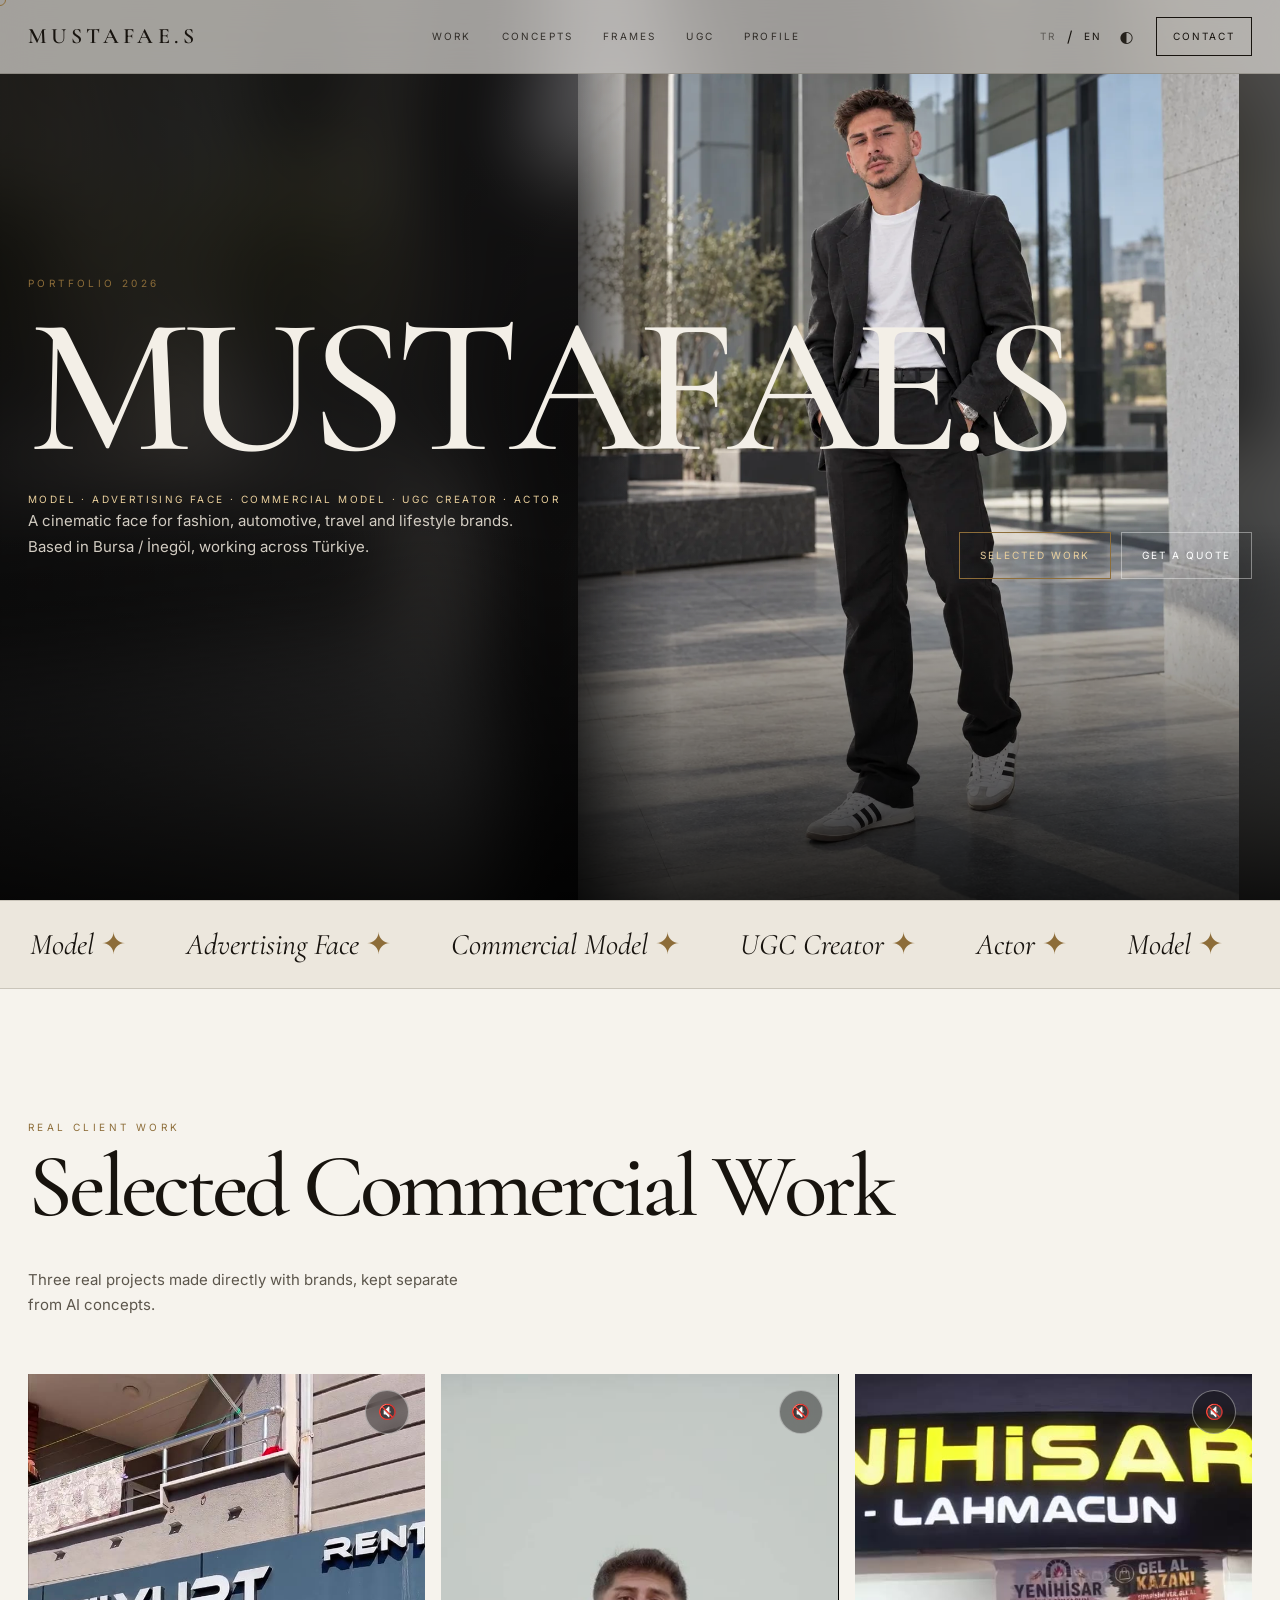
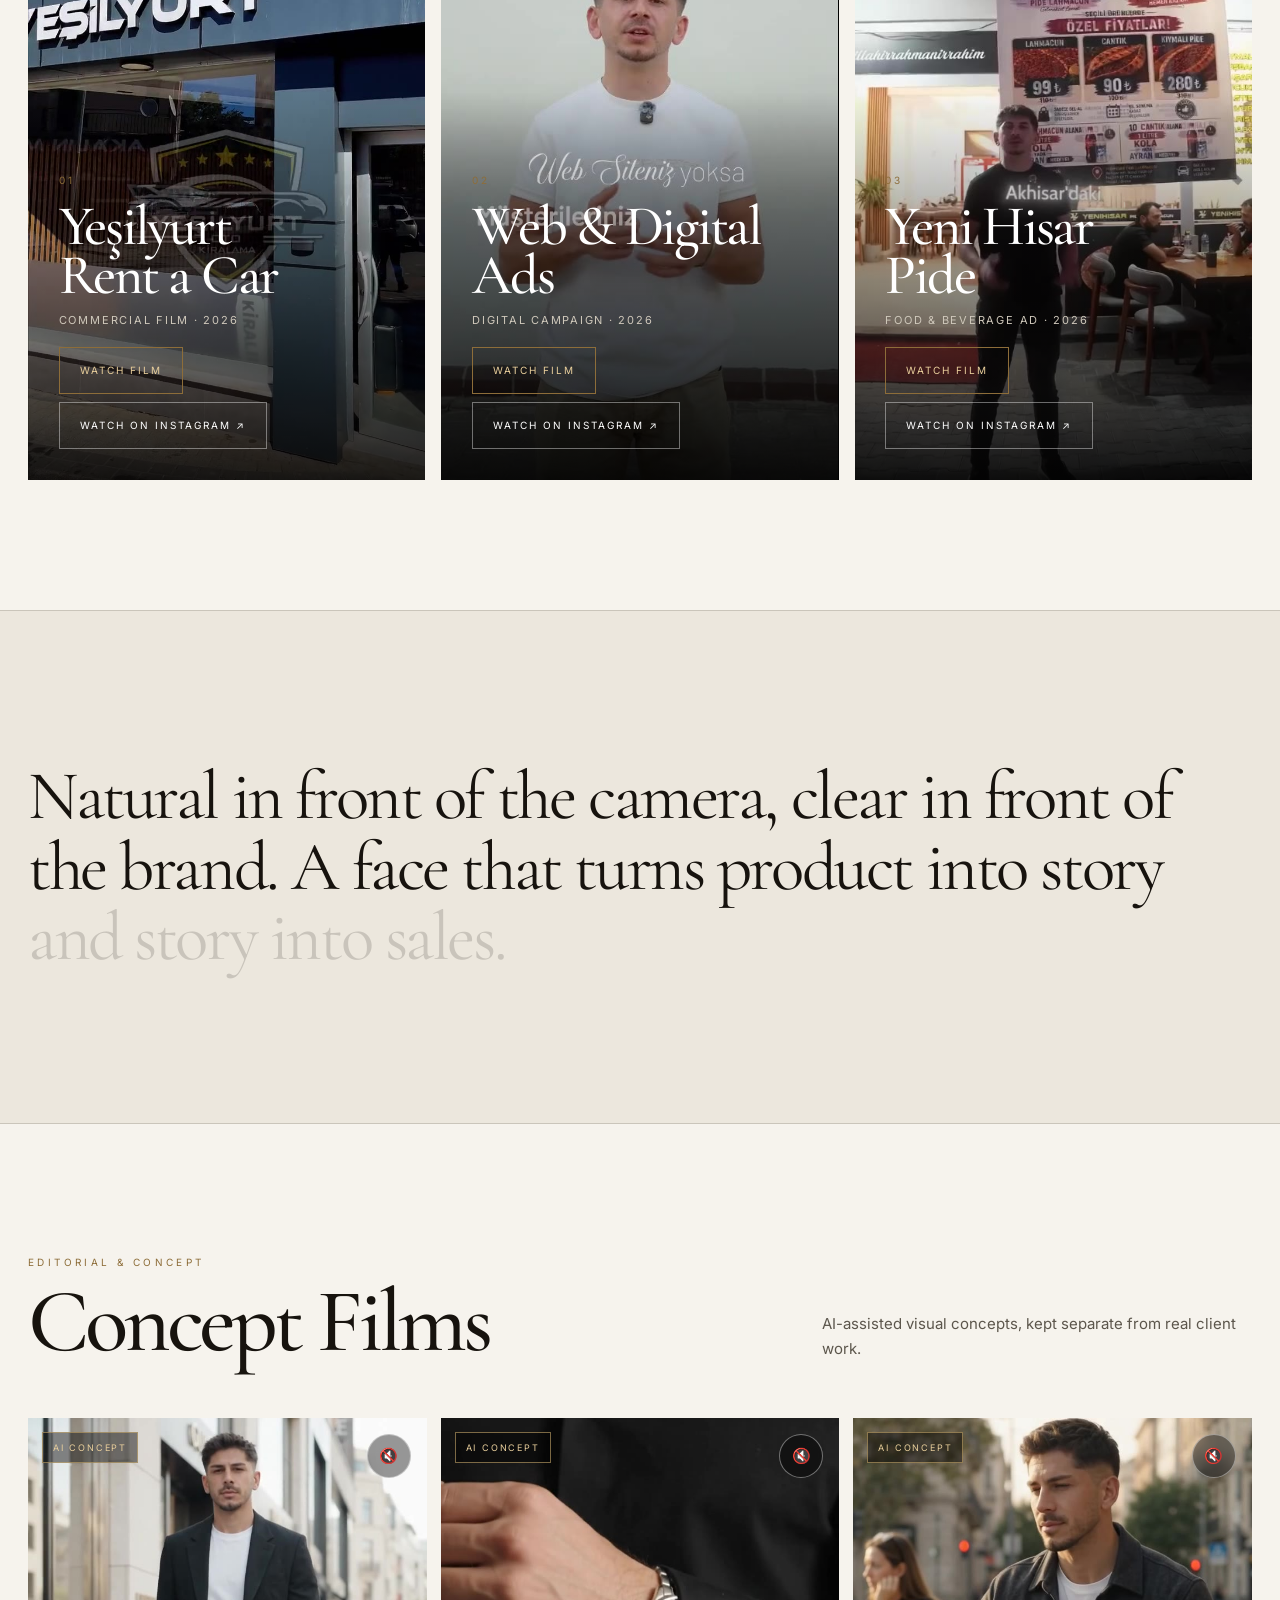
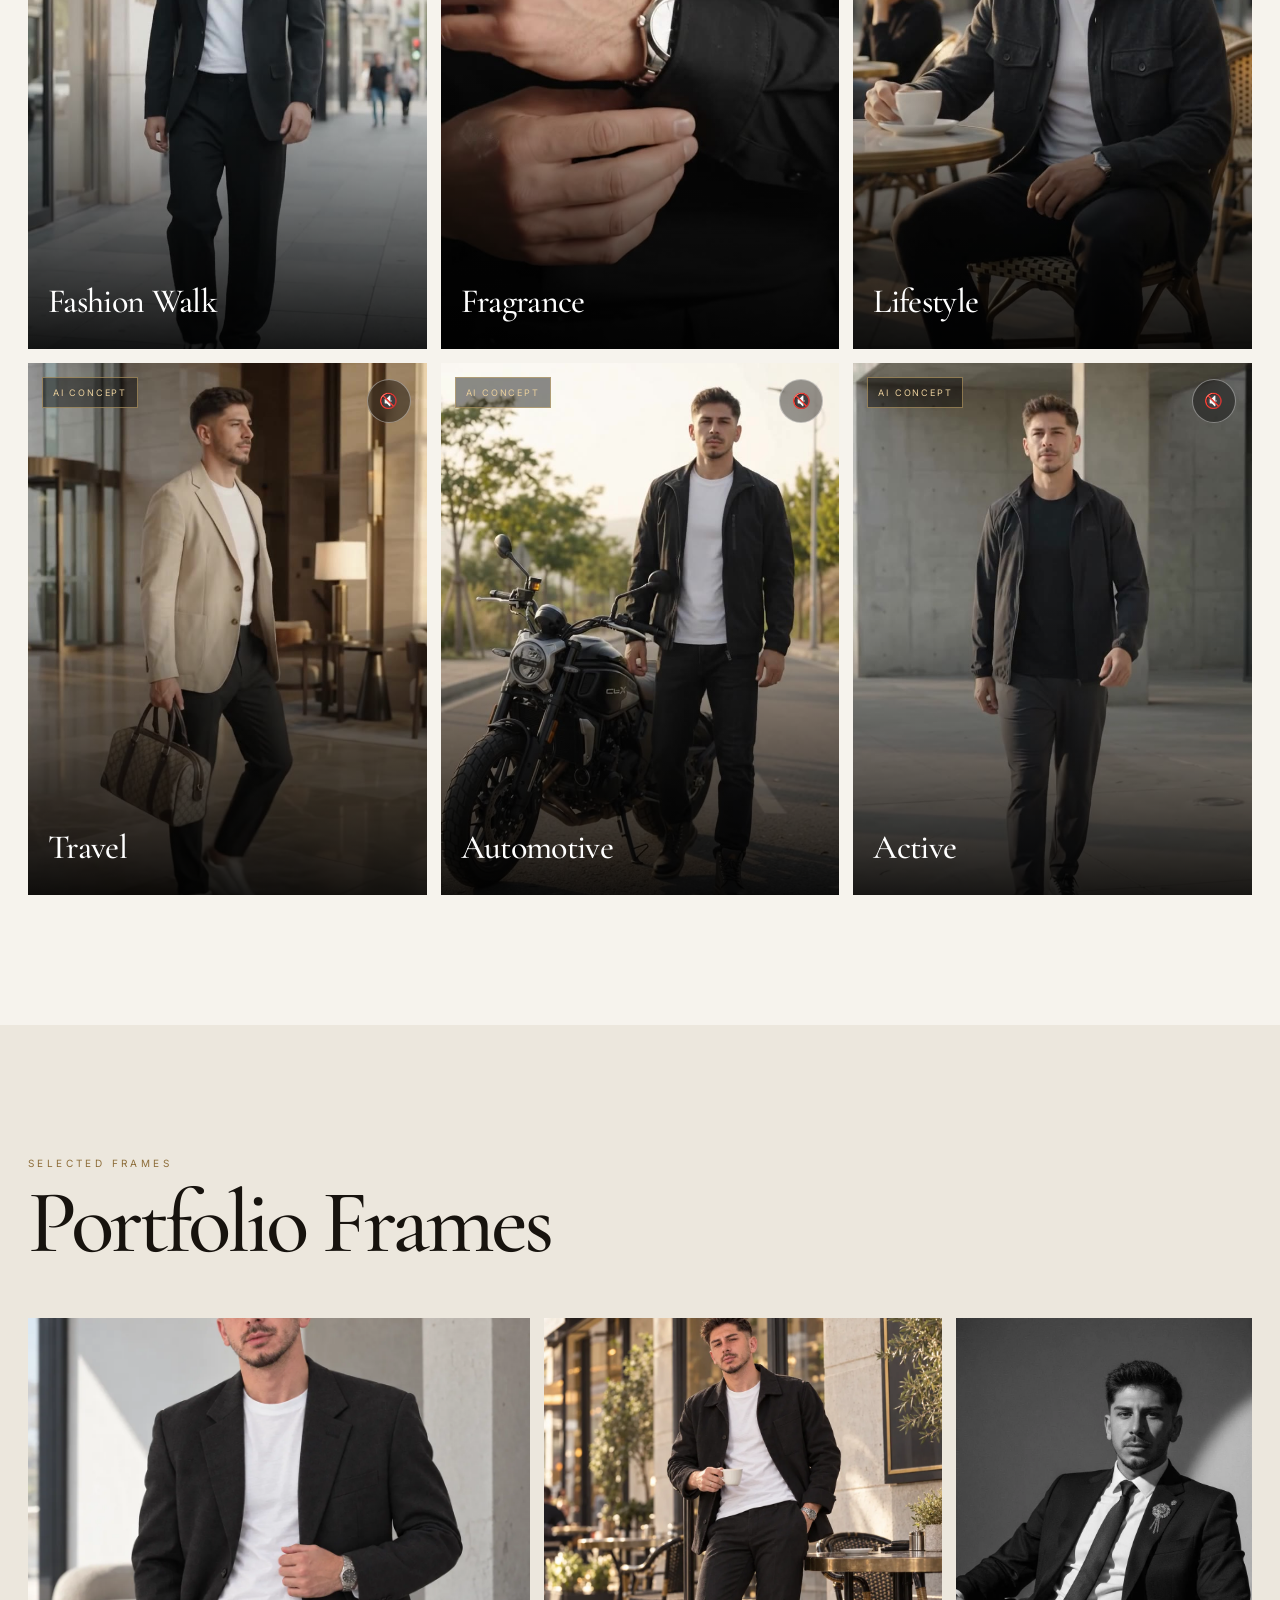
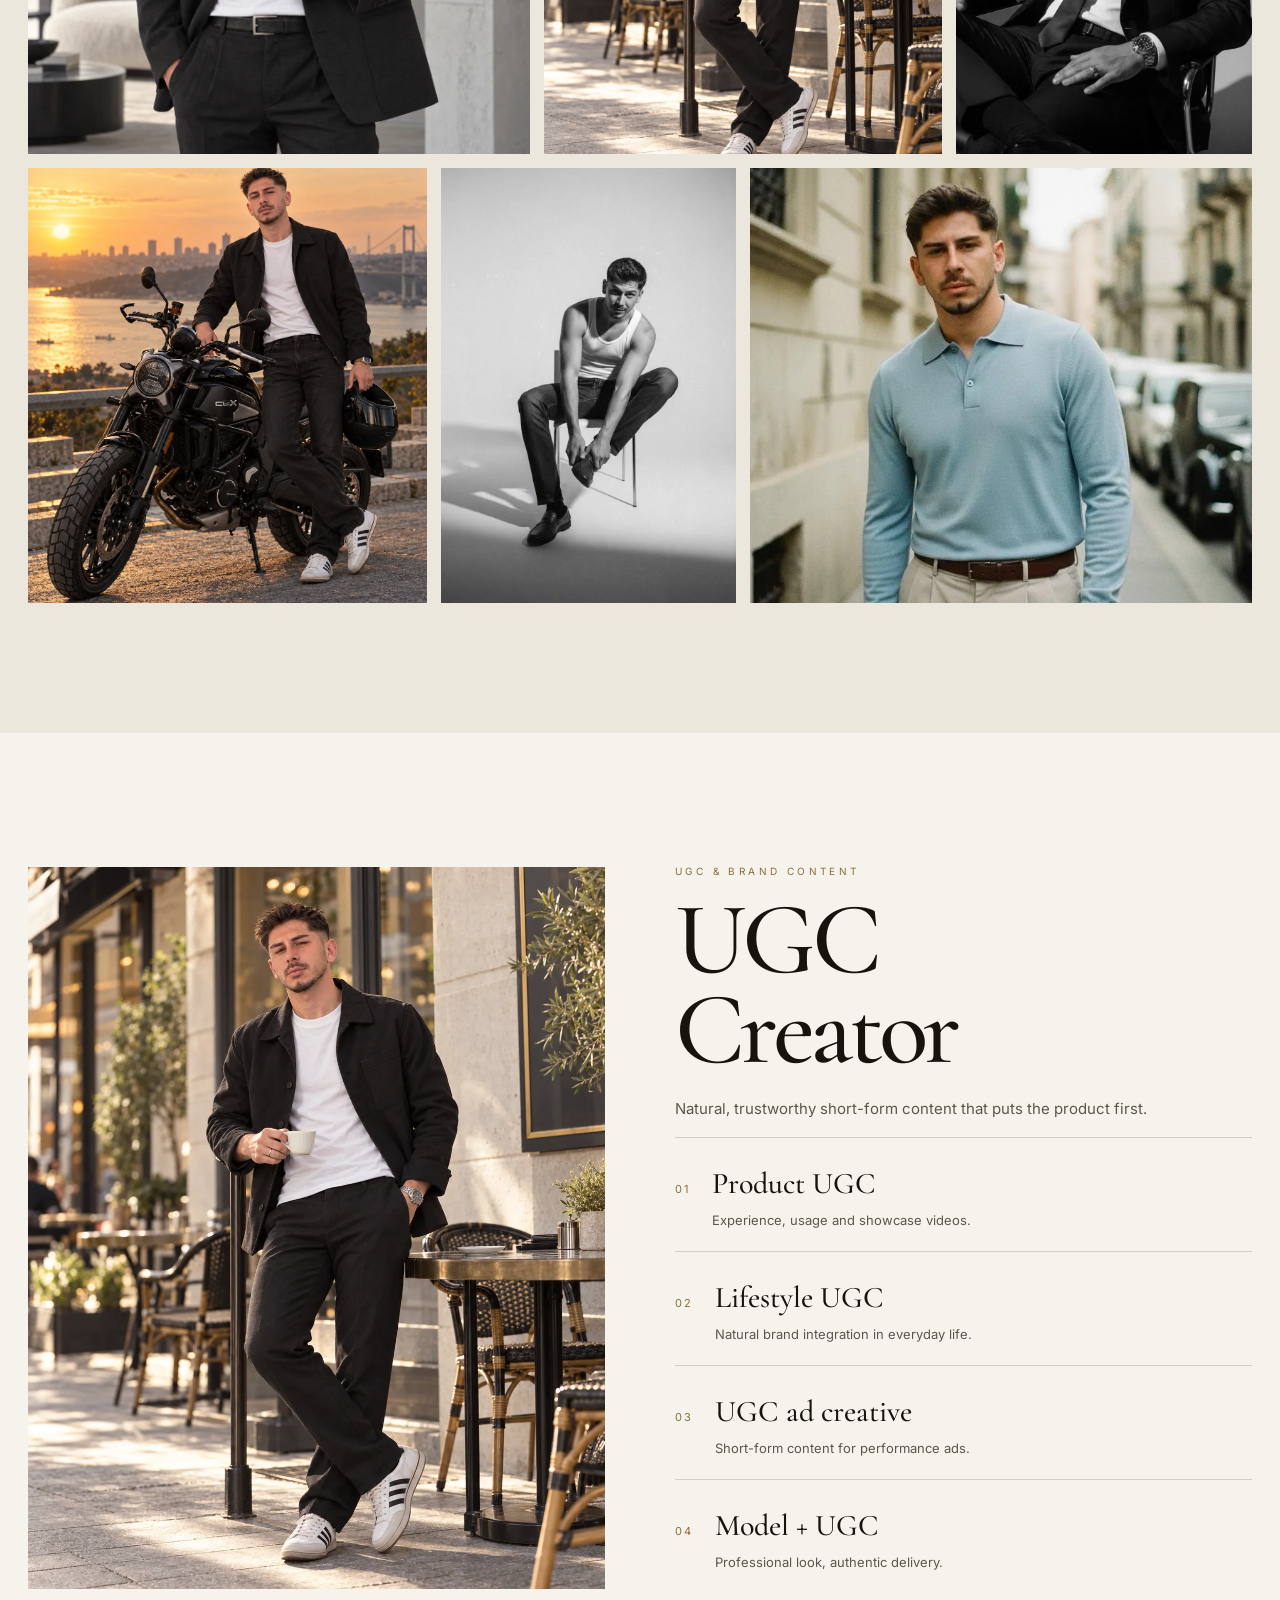
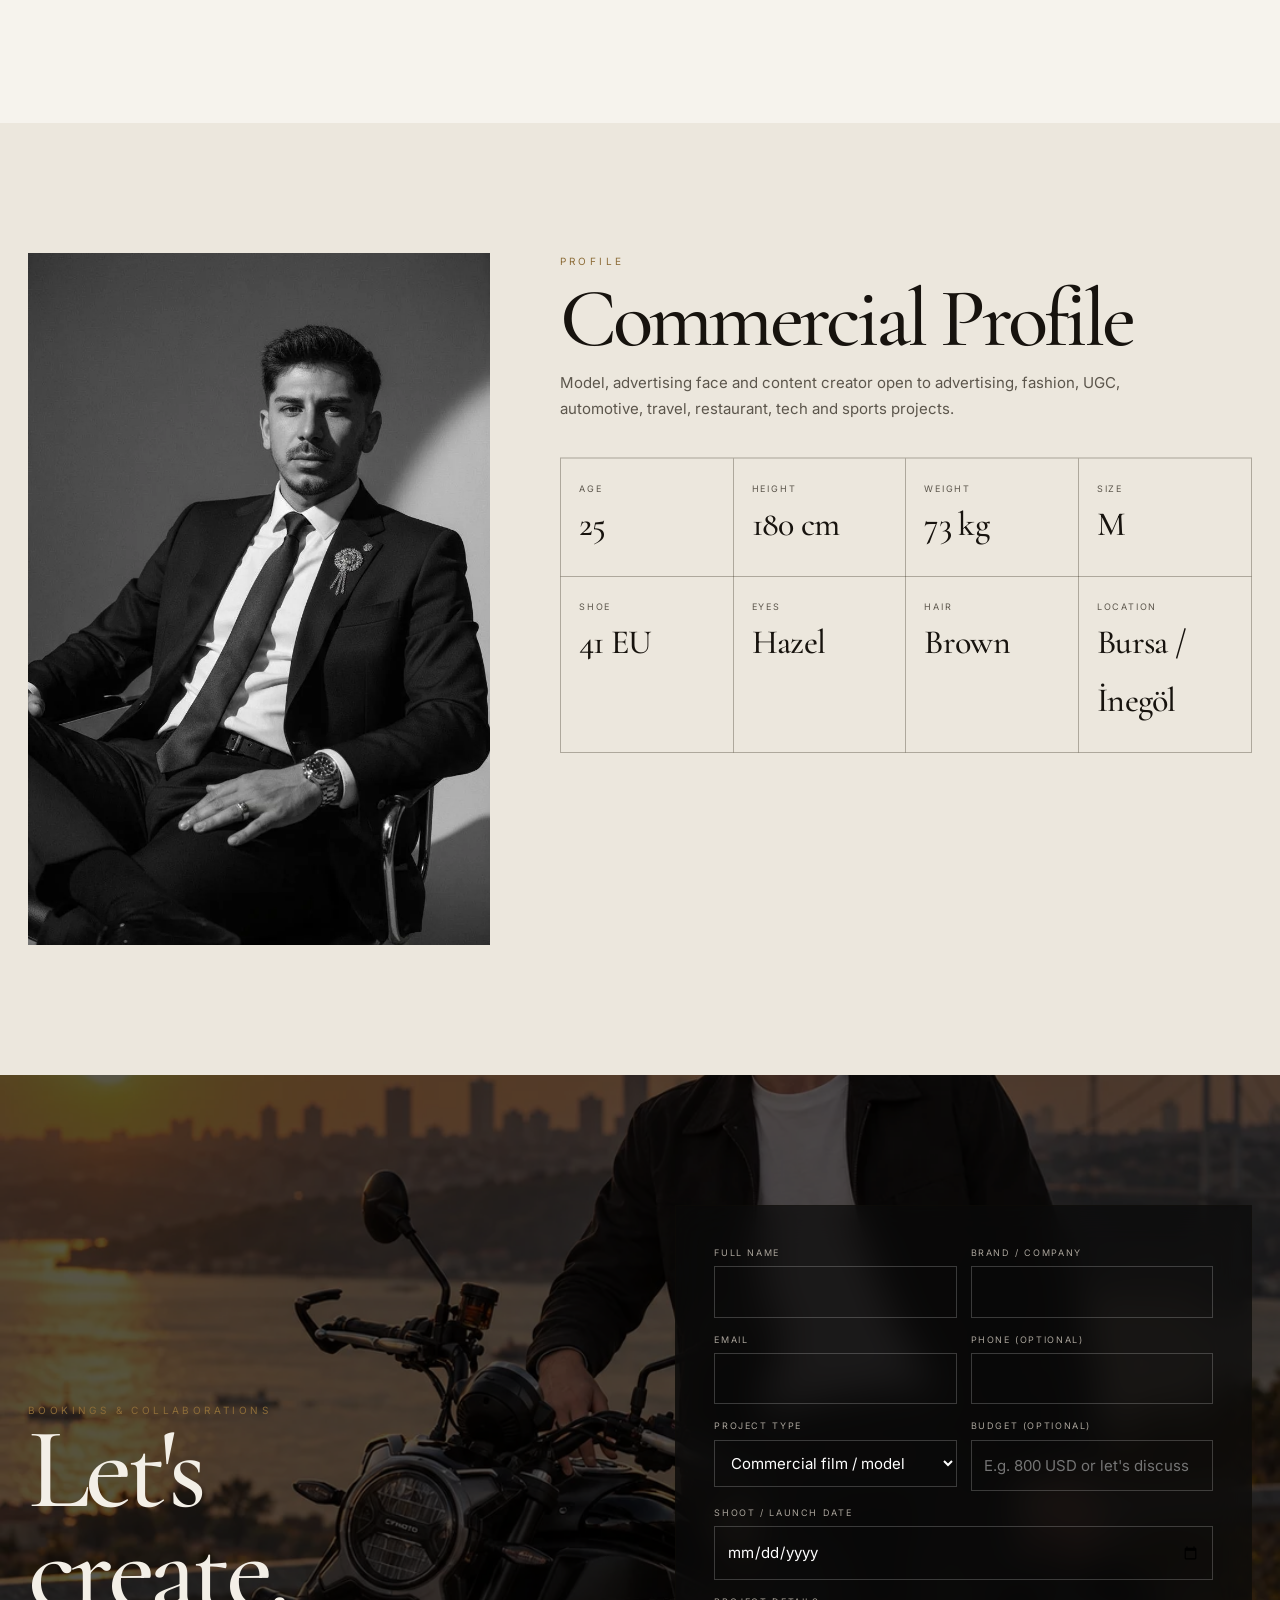
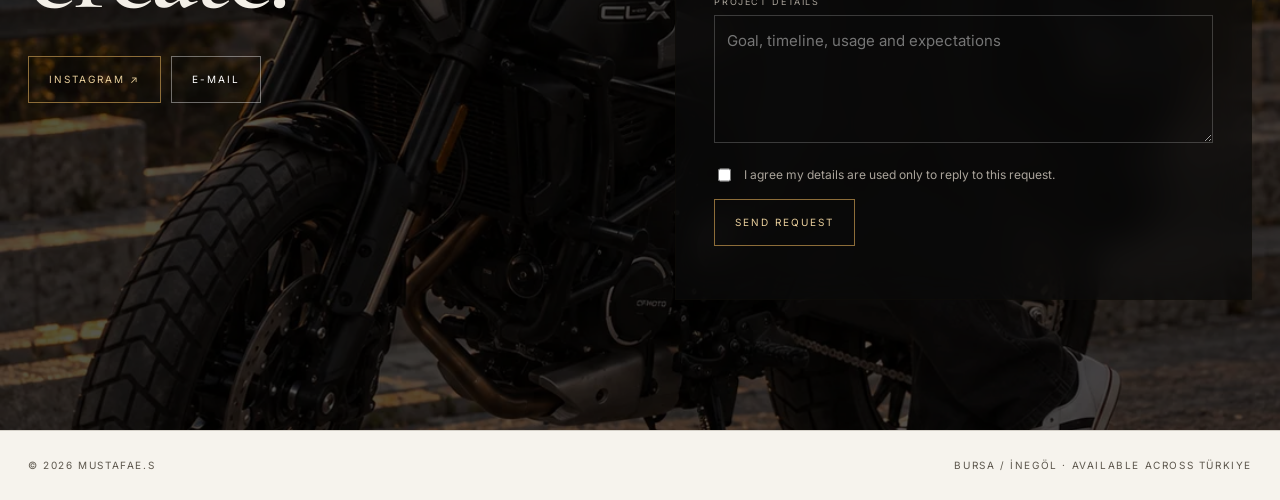
==== commit 028e4239: "Add files via upload" ====
--- a/index.html
+++ b/index.html
@@ -48,8 +48,8 @@
 .logo{font-family:var(--serif);font-size:22px;letter-spacing:.2em;font-weight:600}nav{display:flex;gap:30px}nav a{font-size:10px;letter-spacing:.22em;text-transform:uppercase;opacity:.8;transition:.2s}nav a:hover{opacity:1;color:var(--gold)}
 .act{display:flex;align-items:center;gap:6px}.lg,#th{background:none;border:0;padding:6px;font-size:10px;letter-spacing:.16em;opacity:.5}.lg.on,#th:hover{opacity:1}#th{font-size:16px;opacity:.9}.pill{margin-left:8px;border:1px solid var(--ink);padding:10px 16px;font-size:10px;letter-spacing:.2em;text-transform:uppercase;transition:.25s}.pill:hover{background:var(--ink);color:var(--bg)}
 .btn{display:inline-flex;align-items:center;gap:10px;padding:14px 20px;border:1px solid rgba(255,255,255,.4);background:transparent;color:#fff;font-size:10px;letter-spacing:.2em;text-transform:uppercase;transition:.25s}.btn:hover{background:#fff;color:#000}.btn.gold{border-color:var(--gold);color:#e9cf9c}.btn.gold:hover{background:var(--gold);color:#000}
-.hero{position:relative;min-height:100svh;display:flex;align-items:flex-end;overflow:hidden;color:#f3efe7;background:#000}.hero>img{position:absolute;inset:0;width:100%;height:100%;object-fit:cover;object-position:center 5%;filter:brightness(.78) contrast(1.05) saturate(.85);animation:kb 26s ease-in-out infinite alternate}@keyframes kb{to{transform:scale(1.1) translate(-1%,-1%)}}
-.hero:after{content:"";position:absolute;inset:0;background:linear-gradient(0deg,rgba(0,0,0,.88),transparent 55%),linear-gradient(90deg,rgba(0,0,0,.6),transparent 60%)}.hi{position:relative;z-index:2;padding:0 0 46px}
+.hero{position:relative;min-height:100svh;display:flex;align-items:flex-end;overflow:hidden;color:#f3efe7;background:#000}.hero>img{position:absolute}.hbg{inset:0;width:100%;height:100%;object-fit:cover;filter:blur(34px) brightness(.42) saturate(.9);transform:scale(1.25)}.hfg{top:74px;right:0;width:58%;height:calc(100% - 74px);object-fit:contain;object-position:center bottom;filter:brightness(.94) contrast(1.04);-webkit-mask-image:linear-gradient(90deg,transparent,#000 18%);mask-image:linear-gradient(90deg,transparent,#000 18%)}@keyframes kb{to{transform:scale(1.1) translate(-1%,-1%)}}
+.hero:after{content:"";position:absolute;inset:0;background:linear-gradient(0deg,rgba(0,0,0,.85),transparent 42%),linear-gradient(90deg,rgba(0,0,0,.5),transparent 50%)}.hi{position:relative;z-index:2;padding:0 0 46px}
 .hero h1{font-family:var(--serif);font-weight:500;font-size:clamp(58px,15.2vw,290px);letter-spacing:-.05em;line-height:.8;margin:18px 0 26px;white-space:nowrap}.hero h1 b{display:inline-block;font-weight:inherit;opacity:0;transform:translateY(60%);filter:blur(10px);animation:ci 1.1s cubic-bezier(.2,.7,.2,1) forwards;animation-delay:calc(.2s + var(--i)*70ms)}@keyframes ci{to{opacity:1;transform:none;filter:none}}
 .hr{display:flex;justify-content:space-between;align-items:flex-end;gap:30px;flex-wrap:wrap}.hr p{max-width:520px;margin:0 0 20px;color:#d2ccc2}.roles{font-size:10px;letter-spacing:.24em;text-transform:uppercase;color:#e9cf9c}.hc{display:flex;gap:10px;flex-wrap:wrap}
 .mq{overflow:hidden;border-block:1px solid var(--ln);background:var(--bg2)}.mq div{display:flex;width:max-content;animation:mq 34s linear infinite;padding:18px 0}.mq span{font-family:var(--serif);font-size:30px;font-style:italic;white-space:nowrap;padding:0 30px}.mq i{color:var(--gold);font-style:normal}@keyframes mq{to{transform:translateX(-50%)}}
@@ -70,34 +70,35 @@
 .rv{opacity:0;transform:translateY(34px);transition:opacity 1s,transform 1s cubic-bezier(.2,.7,.2,1)}.rv.in{opacity:1;transform:none}
 .cur{position:fixed;z-index:2000;width:12px;height:12px;border:1px solid var(--gold);border-radius:50%;pointer-events:none;transform:translate(-50%,-50%);transition:width .2s,height .2s,background .2s;display:none}.cur.big{width:44px;height:44px;background:rgba(201,169,107,.15)}@media(pointer:fine){.cur{display:block}}
 :focus-visible{outline:2px solid var(--gold);outline-offset:3px}::selection{background:var(--gold);color:#000}
-@media(max-width:1000px){nav{display:none}.wg{grid-template-columns:1fr}.wc{aspect-ratio:9/14}.cg{grid-template-columns:1fr 1fr}.ug,.pr,.ct .w{grid-template-columns:1fr;gap:40px}.sg{grid-template-columns:1fr 1fr}.pr img{min-height:420px}}
+@media(max-width:1000px){nav{display:none}.hero{display:block;min-height:0}.hfg{-webkit-mask-image:none;mask-image:none}.hero>.hfg{position:relative;top:auto;right:auto;width:100%;height:auto;max-height:70svh;margin-top:64px;object-position:center top}.hi{padding-top:6px}.wg{grid-template-columns:1fr}.wc{aspect-ratio:9/14}.cg{grid-template-columns:1fr 1fr}.ug,.pr,.ct .w{grid-template-columns:1fr;gap:40px}.sg{grid-template-columns:1fr 1fr}.pr img{min-height:420px}}
 @media(max-width:640px){.w{width:calc(100% - 36px)}section{padding:84px 0}header{padding:0 14px}.pill{display:none}.pg{grid-template-columns:repeat(2,1fr)}.ph{grid-column:span 1!important}.g2{grid-template-columns:1fr}.st{padding:90px 0}}
 @media(prefers-reduced-motion:reduce){*{animation:none!important;transition:none!important}.rv{opacity:1;transform:none}.hero h1 b{opacity:1;transform:none;filter:none}}
 </style></head><body><div class="bar" id="bar"></div><div class="cur" id="cur"></div>
-<header id="hd"><a class="logo" href="#top">MUSTAFAE.S</a><nav><a href="#work" data-t="nWork"></a><a href="#concepts" data-t="nCon"></a><a href="#photos" data-t="nPho"></a><a href="#ugc" data-t="nUgc"></a><a href="#profile" data-t="nPro"></a></nav><div class="act"><button class="lg" data-l="tr">TR</button><span>/</span><button class="lg" data-l="en">EN</button><button id="th">◐</button><a class="pill" href="#contact" data-t="nCt"></a></div></header>
-<main id="top"><section class="hero" style="padding:0"><img src="hero.webp" alt="MUSTAFAE.S, Bursa merkezli model ve reklam yüzü portresi" fetchpriority="high"><div class="w hi"><div class="ey" data-t="kick"></div><h1><span class="sr">MUSTAFAE.S — Bursa model, reklam yüzü ve UGC creator</span><span id="ht" aria-hidden="true">MUSTAFAE.S</span></h1><div class="hr"><div><div class="roles" data-t="roles"></div><p data-t="hd"></p></div><div class="hc"><a class="btn gold" href="#work" data-t="c1"></a><a class="btn" href="#contact" data-t="c2"></a></div></div></div></section>
+<header id="hd"><a class="logo" href="https://www.instagram.com/mustafae.s/" target="_blank" rel="noopener noreferrer" aria-label="MUSTAFAE.S Instagram">MUSTAFAE.S</a><nav><a href="#work" data-t="nWork"></a><a href="#concepts" data-t="nCon"></a><a href="#photos" data-t="nPho"></a><a href="#ugc" data-t="nUgc"></a><a href="#profile" data-t="nPro"></a></nav><div class="act"><button class="lg" data-l="tr">TR</button><span>/</span><button class="lg" data-l="en">EN</button><button id="th">◐</button><a class="pill" href="#contact" data-t="nCt"></a></div></header>
+<main id="top"><section class="hero" style="padding:0"><img class="hbg" src="hero.webp" alt="" aria-hidden="true"><img class="hfg" src="hero.webp" alt="MUSTAFAE.S, Bursa merkezli model ve reklam yüzü portresi" data-at="MUSTAFAE.S, Bursa merkezli model ve reklam yüzü portresi" data-ae="MUSTAFAE.S, Bursa-based model and advertising face portrait" fetchpriority="high"><div class="w hi"><div class="ey" data-t="kick"></div><h1><span class="sr" data-t="srh">MUSTAFAE.S — Bursa model, reklam yüzü ve UGC creator</span><span id="ht" aria-hidden="true">MUSTAFAE.S</span></h1><div class="hr"><div><div class="roles" data-t="roles"></div><p data-t="hd"></p></div><div class="hc"><a class="btn gold" href="#work" data-t="c1"></a><a class="btn" href="#contact" data-t="c2"></a></div></div></div></section>
 <div class="mq"><div id="mq"></div></div>
-<section id="work"><div class="w"><div class="sh rv"><div><div class="ey" data-t="wEy"></div><h2 class="dp" data-t="wT"></h2></div><p data-t="wD"></p></div><div class="wg"><article class="wc rv"><video class="v" muted loop playsinline preload="none" poster="yesilyurt-rent-a-car.jpg" src="yesilyurt-rent-a-car.mp4"></video><button class="snd" aria-label="Sound"></button><div class="wi"><span class="no">01</span><h3>Yeşilyurt<br>Rent a Car</h3><p><span data-t="w1"></span> · 2026</p><div class="bt"><button class="btn gold fm" data-src="yesilyurt-rent-a-car.mp4" data-t="watch"></button><a class="btn" href="https://www.instagram.com/reel/DeMvPSfRqsX/" target="_blank" rel="noopener noreferrer" data-t="ig"></a></div></div></article><article class="wc rv"><video class="v" muted loop playsinline preload="none" poster="web-commercial.jpg" src="dijital-sunum.mp4"></video><button class="snd" aria-label="Sound"></button><div class="wi"><span class="no">02</span><h3>Web & Dijital<br>Reklam</h3><p><span data-t="w2"></span> · 2026</p><div class="bt"><button class="btn gold fm" data-src="dijital-sunum.mp4" data-t="watch"></button><a class="btn" href="https://www.instagram.com/reel/DeKKdiXxNgZ/" target="_blank" rel="noopener noreferrer" data-t="ig"></a></div></div></article><article class="wc rv"><video class="v" muted loop playsinline preload="none" poster="yeni-hisar-pide.jpg" src="yeni-hisar.mp4"></video><button class="snd" aria-label="Sound"></button><div class="wi"><span class="no">03</span><h3>Yeni Hisar<br>Pide</h3><p><span data-t="w3"></span> · 2026</p><div class="bt"><button class="btn gold fm" data-src="yeni-hisar.mp4" data-t="watch"></button><a class="btn" href="https://www.instagram.com/reel/DeG5BT0RMwf/" target="_blank" rel="noopener noreferrer" data-t="ig"></a></div></div></article></div></div></section>
+<section id="work"><div class="w"><div class="sh rv"><div><div class="ey" data-t="wEy"></div><h2 class="dp" data-t="wT"></h2></div><p data-t="wD"></p></div><div class="wg"><article class="wc rv"><video class="v" muted loop playsinline preload="none" poster="yesilyurt-rent-a-car.jpg" src="yesilyurt-rent-a-car.mp4"></video><button class="snd" aria-label="Sound"></button><div class="wi"><span class="no">01</span><h3>Yeşilyurt<br>Rent a Car</h3><p><span data-t="w1"></span> · 2026</p><div class="bt"><button class="btn gold fm" data-src="yesilyurt-rent-a-car.mp4" data-t="watch"></button><a class="btn" href="https://www.instagram.com/reel/DeMvPSfRqsX/" target="_blank" rel="noopener noreferrer" data-t="ig"></a></div></div></article><article class="wc rv"><video class="v" muted loop playsinline preload="none" poster="web-commercial.jpg" src="dijital-sunum.mp4"></video><button class="snd" aria-label="Sound"></button><div class="wi"><span class="no">02</span><h3 data-t="wt2">Web & Dijital<br>Reklam</h3><p><span data-t="w2"></span> · 2026</p><div class="bt"><button class="btn gold fm" data-src="dijital-sunum.mp4" data-t="watch"></button><a class="btn" href="https://www.instagram.com/reel/DeKKdiXxNgZ/" target="_blank" rel="noopener noreferrer" data-t="ig"></a></div></div></article><article class="wc rv"><video class="v" muted loop playsinline preload="none" poster="yeni-hisar-pide.jpg" src="yeni-hisar.mp4"></video><button class="snd" aria-label="Sound"></button><div class="wi"><span class="no">03</span><h3>Yeni Hisar<br>Pide</h3><p><span data-t="w3"></span> · 2026</p><div class="bt"><button class="btn gold fm" data-src="yeni-hisar.mp4" data-t="watch"></button><a class="btn" href="https://www.instagram.com/reel/DeG5BT0RMwf/" target="_blank" rel="noopener noreferrer" data-t="ig"></a></div></div></article></div></div></section>
 <section class="st"><div class="w"><p id="stm" data-t="stm"></p></div></section>
 <section id="concepts"><div class="w"><div class="sh rv"><div><div class="ey" data-t="cEy"></div><h2 class="dp" data-t="cT"></h2></div><p data-t="cD"></p></div><div class="cg" id="cg"></div></div></section>
 <section id="photos" style="background:var(--bg2)"><div class="w"><div class="sh rv"><div><div class="ey" data-t="pEy"></div><h2 class="dp" data-t="pT"></h2></div></div><div class="pg" id="pg"></div></div></section>
-<section id="ugc"><div class="w ug"><img class="rv" src="cafe.webp" alt="UGC creator MUSTAFAE.S kafe çekimi" loading="lazy"><div class="rv"><div class="ey" data-t="uEy"></div><h2 class="dp">UGC<br>Creator</h2><p data-t="uD"></p><div id="ur"></div></div></div></section>
-<section id="profile" style="background:var(--bg2)"><div class="w pr"><img class="rv" src="formal-bw.webp" alt="MUSTAFAE.S siyah beyaz formal portre" loading="lazy"><div class="rv"><div class="ey" data-t="prEy"></div><h2 class="dp" style="font-size:clamp(50px,6.5vw,110px);margin:12px 0" data-t="prT"></h2><p style="color:var(--mut);max-width:620px" data-t="prD"></p><div class="sg" id="sg"></div></div></div></section>
+<section id="ugc"><div class="w ug"><img class="rv" src="cafe.webp" alt="UGC creator MUSTAFAE.S kafe çekimi" data-at="UGC creator MUSTAFAE.S kafe çekimi" data-ae="UGC creator MUSTAFAE.S cafe shoot" loading="lazy"><div class="rv"><div class="ey" data-t="uEy"></div><h2 class="dp">UGC<br>Creator</h2><p data-t="uD"></p><div id="ur"></div></div></div></section>
+<section id="profile" style="background:var(--bg2)"><div class="w pr"><img class="rv" src="formal-bw.webp" alt="MUSTAFAE.S siyah beyaz formal portre" data-at="MUSTAFAE.S siyah beyaz formal portre" data-ae="MUSTAFAE.S black and white formal portrait" loading="lazy"><div class="rv"><div class="ey" data-t="prEy"></div><h2 class="dp" style="font-size:clamp(50px,6.5vw,110px);margin:12px 0" data-t="prT"></h2><p style="color:var(--mut);max-width:620px" data-t="prD"></p><div class="sg" id="sg"></div></div></div></section>
 <section id="contact" class="ct"><img src="motorcycle.webp" alt="" loading="lazy"><div class="w"><div class="rv"><div class="ey" data-t="coEy"></div><h2 class="dp" data-t="coT"></h2><div class="ls"><a class="btn gold" href="https://www.instagram.com/mustafae.s/" target="_blank" rel="noopener noreferrer">Instagram ↗</a><a class="btn" href="mailto:mustafaescreative@gmail.com">E-mail</a></div></div>
 <form id="bf" class="rv" novalidate><input class="hp" name="_honey" tabindex="-1" autocomplete="off" aria-hidden="true"><div class="g2"><label><span data-t="fN"></span><input name="Ad Soyad" required autocomplete="name"></label><label><span data-t="fC"></span><input name="Marka" autocomplete="organization"></label><label><span data-t="fM"></span><input name="email" type="email" required autocomplete="email"></label><label><span data-t="fP"></span><input name="Telefon" type="tel"></label><label><span data-t="fT"></span><select name="Proje türü"><option value="Reklam filmi / ticari model" data-t="t1"></option><option value="UGC içerik" data-t="t2"></option><option value="Fotoğraf çekimi" data-t="t3"></option><option value="Diğer" data-t="t4"></option></select></label><label><span data-t="fB"></span><input name="Bütçe" data-p="pB"></label></div><label><span data-t="fD"></span><input name="Tarih" type="date"></label><label><span data-t="fG"></span><textarea name="Mesaj" rows="4" required data-p="pG"></textarea></label><label class="chk"><input type="checkbox" required><span data-t="fK"></span></label><button class="btn gold" id="bs" type="submit" data-t="fS"></button><p class="bm" id="bm" role="status" aria-live="polite"></p></form></div></section></main>
 <footer><div class="w"><span>© <span id="yr"></span> MUSTAFAE.S</span><span data-t="ft"></span></div></footer>
 <button class="fab" id="fab" data-t="c2"></button>
 <div class="mod" id="mod"><button class="x" aria-label="Close">×</button><video controls playsinline></video></div><div class="lb" id="lb"><button class="x" aria-label="Close">×</button><button class="nv p" aria-label="Prev">←</button><img alt=""><button class="nv n" aria-label="Next">→</button></div>
 <script type="module" src="https://static.cloudflareinsights.com/beacon.min.js" data-cf-beacon='{"token":"f4eb85881fa0483aac9a0089696ef1e8"}'></script><script>
-var D={tr:{"nWork": "İŞLER", "nCon": "KONSEPT", "nPho": "KARELER", "nUgc": "UGC", "nPro": "PROFİL", "nCt": "İLETİŞİM", "kick": "PORTFOLYO 2026", "roles": "Model · Reklam Yüzü · Ticari Model · UGC Creator · Oyuncu", "hd": "Moda, otomotiv, turizm ve lifestyle markaları için sinematik bir yüz. Bursa / İnegöl merkezli, Türkiye genelinde çalışıyorum.", "c1": "SEÇİLİ İŞLER", "c2": "TEKLİF AL", "wEy": "GERÇEK MÜŞTERİ İŞLERİ", "wT": "Seçili Ticari İşler", "wD": "Doğrudan markalarla yapılmış üç gerçek proje. Yapay zekâ konseptlerinden ayrı sunulur.", "w1": "Reklam Filmi", "w2": "Dijital Kampanya", "w3": "Yeme-İçme Reklamı", "watch": "FİLMİ İZLE", "ig": "INSTAGRAM'DA İZLE ↗", "stm": "Kamera karşısında doğal, marka karşısında net. Ürünü hikâyeye, hikâyeyi satışa dönüştüren bir yüz.", "cEy": "EDİTORYAL & KONSEPT", "cT": "Konsept Filmler", "cD": "Gerçek müşteri işlerinden ayrı tutulan, yapay zekâ destekli görsel konseptler.", "ai": "AI KONSEPT", "cn0": "Fashion Walk", "cn1": "Fragrance", "cn2": "Yaşam Tarzı", "cn3": "Seyahat", "cn4": "Otomotiv", "cn5": "Aktif", "pEy": "SEÇİLİ KARELER", "pT": "Portfolyo Kareleri", "uEy": "UGC & MARKA İÇERİĞİ", "uD": "Doğal, güven veren, ürünü merkeze alan kısa format içerikler.", "u1": "Ürün odaklı UGC", "u1d": "Deneyim, kullanım ve tanıtım videoları.", "u2": "Lifestyle UGC", "u2d": "Günlük yaşamda doğal marka entegrasyonu.", "u3": "UGC reklam kreatifi", "u3d": "Performans reklamları için kısa format içerik.", "u4": "Model + UGC", "u4d": "Profesyonel görünüm, samimi anlatım.", "prEy": "PROFİL", "prT": "Ticari Profil", "prD": "Reklam, moda, UGC, otomotiv, turizm, restoran, teknoloji ve spor projelerine açık model, reklam yüzü ve içerik üreticisi.", "s0": "Yaş", "s1": "Boy", "s2": "Kilo", "s3": "Beden", "s4": "Ayakkabı", "s5": "Göz", "s6": "Saç", "s7": "Konum", "hz": "Ela", "br": "Kahverengi", "coEy": "BOOKINGS & COLLABORATIONS", "coT": "Birlikte<br>üretelim.", "fN": "Ad Soyad", "fC": "Marka / Şirket", "fM": "E-posta", "fP": "Telefon (isteğe bağlı)", "fT": "Proje türü", "fB": "Bütçe (isteğe bağlı)", "fD": "Çekim / yayın tarihi", "fG": "Proje detayları", "t1": "Reklam filmi / ticari model", "t2": "UGC içerik", "t3": "Fotoğraf çekimi", "t4": "Diğer", "fK": "Bilgilerimin yalnızca bu talebe dönüş için kullanılmasını kabul ediyorum.", "fS": "TEKLİFİ GÖNDER", "fSn": "GÖNDERİLİYOR…", "fO": "Teşekkürler, talebiniz iletildi. En kısa sürede dönüş yapacağım.", "fE": "Gönderilemedi. Tekrar deneyin veya e-posta yazın:", "pB": "Örn. 25.000 ₺ veya görüşelim", "pG": "Hedef, süre, kullanım alanı ve beklentiler", "ft": "Bursa / İnegöl · Türkiye geneli"},en:{"nWork": "WORK", "nCon": "CONCEPTS", "nPho": "FRAMES", "nUgc": "UGC", "nPro": "PROFILE", "nCt": "CONTACT", "kick": "PORTFOLIO 2026", "roles": "Model · Advertising Face · Commercial Model · UGC Creator · Actor", "hd": "A cinematic face for fashion, automotive, travel and lifestyle brands. Based in Bursa / İnegöl, working across Türkiye.", "c1": "SELECTED WORK", "c2": "GET A QUOTE", "wEy": "REAL CLIENT WORK", "wT": "Selected Commercial Work", "wD": "Three real projects made directly with brands, kept separate from AI concepts.", "w1": "Commercial Film", "w2": "Digital Campaign", "w3": "Food & Beverage Ad", "watch": "WATCH FILM", "ig": "WATCH ON INSTAGRAM ↗", "stm": "Natural in front of the camera, clear in front of the brand. A face that turns product into story and story into sales.", "cEy": "EDITORIAL & CONCEPT", "cT": "Concept Films", "cD": "AI-assisted visual concepts, kept separate from real client work.", "ai": "AI CONCEPT", "cn0": "Fashion Walk", "cn1": "Fragrance", "cn2": "Lifestyle", "cn3": "Travel", "cn4": "Automotive", "cn5": "Active", "pEy": "SELECTED FRAMES", "pT": "Portfolio Frames", "uEy": "UGC & BRAND CONTENT", "uD": "Natural, trustworthy short-form content that puts the product first.", "u1": "Product UGC", "u1d": "Experience, usage and showcase videos.", "u2": "Lifestyle UGC", "u2d": "Natural brand integration in everyday life.", "u3": "UGC ad creative", "u3d": "Short-form content for performance ads.", "u4": "Model + UGC", "u4d": "Professional look, authentic delivery.", "prEy": "PROFILE", "prT": "Commercial Profile", "prD": "Model, advertising face and content creator open to advertising, fashion, UGC, automotive, travel, restaurant, tech and sports projects.", "s0": "Age", "s1": "Height", "s2": "Weight", "s3": "Size", "s4": "Shoe", "s5": "Eyes", "s6": "Hair", "s7": "Location", "hz": "Hazel", "br": "Brown", "coEy": "BOOKINGS & COLLABORATIONS", "coT": "Let's<br>create.", "fN": "Full name", "fC": "Brand / Company", "fM": "Email", "fP": "Phone (optional)", "fT": "Project type", "fB": "Budget (optional)", "fD": "Shoot / launch date", "fG": "Project details", "t1": "Commercial film / model", "t2": "UGC content", "t3": "Photo shoot", "t4": "Other", "fK": "I agree my details are used only to reply to this request.", "fS": "SEND REQUEST", "fSn": "SENDING…", "fO": "Thank you, your request was sent. I will reply shortly.", "fE": "Could not send. Try again or email:", "pB": "E.g. 800 USD or let's discuss", "pG": "Goal, timeline, usage and expectations", "ft": "Bursa / İnegöl · Available across Türkiye"}},L='tr',$=function(s){return document.querySelector(s)},A=function(s){return[].slice.call(document.querySelectorAll(s))};
+var D={tr:{"wt2": "Web & Dijital<br>Reklam", "srh": "MUSTAFAE.S — Bursa model, reklam yüzü ve UGC creator", "nWork": "İŞLER", "nCon": "KONSEPT", "nPho": "KARELER", "nUgc": "UGC", "nPro": "PROFİL", "nCt": "İLETİŞİM", "kick": "PORTFOLYO 2026", "roles": "Model · Reklam Yüzü · Ticari Model · UGC Creator · Oyuncu", "hd": "Moda, otomotiv, turizm ve lifestyle markaları için sinematik bir yüz. Bursa / İnegöl merkezli, Türkiye genelinde çalışıyorum.", "c1": "SEÇİLİ İŞLER", "c2": "TEKLİF AL", "wEy": "GERÇEK MÜŞTERİ İŞLERİ", "wT": "Seçili Ticari İşler", "wD": "Doğrudan markalarla yapılmış üç gerçek proje. Yapay zekâ konseptlerinden ayrı sunulur.", "w1": "Reklam Filmi", "w2": "Dijital Kampanya", "w3": "Yeme-İçme Reklamı", "watch": "FİLMİ İZLE", "ig": "INSTAGRAM'DA İZLE ↗", "stm": "Kamera karşısında doğal, marka karşısında net. Ürünü hikâyeye, hikâyeyi satışa dönüştüren bir yüz.", "cEy": "EDİTORYAL & KONSEPT", "cT": "Konsept Filmler", "cD": "Gerçek müşteri işlerinden ayrı tutulan, yapay zekâ destekli görsel konseptler.", "ai": "AI KONSEPT", "cn0": "Fashion Walk", "cn1": "Fragrance", "cn2": "Yaşam Tarzı", "cn3": "Seyahat", "cn4": "Otomotiv", "cn5": "Aktif", "pEy": "SEÇİLİ KARELER", "pT": "Portfolyo Kareleri", "uEy": "UGC & MARKA İÇERİĞİ", "uD": "Doğal, güven veren, ürünü merkeze alan kısa format içerikler.", "u1": "Ürün odaklı UGC", "u1d": "Deneyim, kullanım ve tanıtım videoları.", "u2": "Lifestyle UGC", "u2d": "Günlük yaşamda doğal marka entegrasyonu.", "u3": "UGC reklam kreatifi", "u3d": "Performans reklamları için kısa format içerik.", "u4": "Model + UGC", "u4d": "Profesyonel görünüm, samimi anlatım.", "prEy": "PROFİL", "prT": "Ticari Profil", "prD": "Reklam, moda, UGC, otomotiv, turizm, restoran, teknoloji ve spor projelerine açık model, reklam yüzü ve içerik üreticisi.", "s0": "Yaş", "s1": "Boy", "s2": "Kilo", "s3": "Beden", "s4": "Ayakkabı", "s5": "Göz", "s6": "Saç", "s7": "Konum", "hz": "Ela", "br": "Kahverengi", "coEy": "İŞ BİRLİĞİ & REZERVASYON", "coT": "Birlikte<br>üretelim.", "fN": "Ad Soyad", "fC": "Marka / Şirket", "fM": "E-posta", "fP": "Telefon (isteğe bağlı)", "fT": "Proje türü", "fB": "Bütçe (isteğe bağlı)", "fD": "Çekim / yayın tarihi", "fG": "Proje detayları", "t1": "Reklam filmi / ticari model", "t2": "UGC içerik", "t3": "Fotoğraf çekimi", "t4": "Diğer", "fK": "Bilgilerimin yalnızca bu talebe dönüş için kullanılmasını kabul ediyorum.", "fS": "TEKLİFİ GÖNDER", "fSn": "GÖNDERİLİYOR…", "fO": "Teşekkürler, talebiniz iletildi. En kısa sürede dönüş yapacağım.", "fE": "Gönderilemedi. Tekrar deneyin veya e-posta yazın:", "pB": "Örn. 25.000 ₺ veya görüşelim", "pG": "Hedef, süre, kullanım alanı ve beklentiler", "ft": "Bursa / İnegöl · Türkiye geneli"},en:{"wt2": "Web & Digital<br>Ads", "srh": "MUSTAFAE.S — Bursa-based model, advertising face and UGC creator", "nWork": "WORK", "nCon": "CONCEPTS", "nPho": "FRAMES", "nUgc": "UGC", "nPro": "PROFILE", "nCt": "CONTACT", "kick": "PORTFOLIO 2026", "roles": "Model · Advertising Face · Commercial Model · UGC Creator · Actor", "hd": "A cinematic face for fashion, automotive, travel and lifestyle brands. Based in Bursa / İnegöl, working across Türkiye.", "c1": "SELECTED WORK", "c2": "GET A QUOTE", "wEy": "REAL CLIENT WORK", "wT": "Selected Commercial Work", "wD": "Three real projects made directly with brands, kept separate from AI concepts.", "w1": "Commercial Film", "w2": "Digital Campaign", "w3": "Food & Beverage Ad", "watch": "WATCH FILM", "ig": "WATCH ON INSTAGRAM ↗", "stm": "Natural in front of the camera, clear in front of the brand. A face that turns product into story and story into sales.", "cEy": "EDITORIAL & CONCEPT", "cT": "Concept Films", "cD": "AI-assisted visual concepts, kept separate from real client work.", "ai": "AI CONCEPT", "cn0": "Fashion Walk", "cn1": "Fragrance", "cn2": "Lifestyle", "cn3": "Travel", "cn4": "Automotive", "cn5": "Active", "pEy": "SELECTED FRAMES", "pT": "Portfolio Frames", "uEy": "UGC & BRAND CONTENT", "uD": "Natural, trustworthy short-form content that puts the product first.", "u1": "Product UGC", "u1d": "Experience, usage and showcase videos.", "u2": "Lifestyle UGC", "u2d": "Natural brand integration in everyday life.", "u3": "UGC ad creative", "u3d": "Short-form content for performance ads.", "u4": "Model + UGC", "u4d": "Professional look, authentic delivery.", "prEy": "PROFILE", "prT": "Commercial Profile", "prD": "Model, advertising face and content creator open to advertising, fashion, UGC, automotive, travel, restaurant, tech and sports projects.", "s0": "Age", "s1": "Height", "s2": "Weight", "s3": "Size", "s4": "Shoe", "s5": "Eyes", "s6": "Hair", "s7": "Location", "hz": "Hazel", "br": "Brown", "coEy": "BOOKINGS & COLLABORATIONS", "coT": "Let's<br>create.", "fN": "Full name", "fC": "Brand / Company", "fM": "Email", "fP": "Phone (optional)", "fT": "Project type", "fB": "Budget (optional)", "fD": "Shoot / launch date", "fG": "Project details", "t1": "Commercial film / model", "t2": "UGC content", "t3": "Photo shoot", "t4": "Other", "fK": "I agree my details are used only to reply to this request.", "fS": "SEND REQUEST", "fSn": "SENDING…", "fO": "Thank you, your request was sent. I will reply shortly.", "fE": "Could not send. Try again or email:", "pB": "E.g. 800 USD or let's discuss", "pG": "Goal, timeline, usage and expectations", "ft": "Bursa / İnegöl · Available across Türkiye"}},L='tr',$=function(s){return document.querySelector(s)},A=function(s){return[].slice.call(document.querySelectorAll(s))};
 var CN=[['fashion-walk','cn0'],['fragrance','cn1'],['lifestyle-cafe','cn2'],['travel-hotel','cn3'],['automotive','cn4'],['active','cn5']],PH=[['blazer','Blazer ceketli moda portresi, MUSTAFAE.S',5],['cafe','Kafede yaşam tarzı çekimi, MUSTAFAE.S',4],['formal-bw','Siyah beyaz formal portre, MUSTAFAE.S',3],['motorcycle','Motosiklet ile otomotiv çekimi, MUSTAFAE.S',4],['studio-chair-bw','Stüdyoda editoryal portre, MUSTAFAE.S',3],['blue-polo','Mavi polo ile ticari model portresi, MUSTAFAE.S',5]];
 $('#ht').innerHTML=[].map.call('MUSTAFAE.S',function(c,i){return'<b style="--i:'+i+'">'+c+'</b>'}).join('');
 $('#cg').innerHTML=CN.map(function(c){return'<article class="cc rv"><video class="v" muted loop playsinline preload="none" poster="'+c[0]+'.jpg" src="'+c[0]+'.mp4"></video><span class="ai" data-t="ai"></span><button class="snd" aria-label="Sound"></button><h4 data-t="'+c[1]+'"></h4></article>'}).join('');
-$('#pg').innerHTML=PH.map(function(p){return'<button class="ph rv" style="grid-column:span '+p[2]+'" data-f="'+p[0]+'.webp"><img src="'+p[0]+'.webp" alt="'+p[1]+'" loading="lazy"></button>'}).join('');
+var AE=['Fashion portrait in a blazer, MUSTAFAE.S','Lifestyle shoot at a cafe, MUSTAFAE.S','Black and white formal portrait, MUSTAFAE.S','Automotive shoot with a motorcycle, MUSTAFAE.S','Editorial studio portrait, MUSTAFAE.S','Commercial model portrait in a blue polo, MUSTAFAE.S'];
+$('#pg').innerHTML=PH.map(function(p,i){return'<button class="ph rv" style="grid-column:span '+p[2]+'" data-f="'+p[0]+'.webp"><img src="'+p[0]+'.webp" alt="'+p[1]+'" data-at="'+p[1]+'" data-ae="'+AE[i]+'" loading="lazy"></button>'}).join('');
 $('#ur').innerHTML=[1,2,3,4].map(function(n){return'<div class="ur"><span>0'+n+'</span><div><b data-t="u'+n+'"></b><small data-t="u'+n+'d"></small></div></div>'}).join('');
-$('#sg').innerHTML=[['0','25'],['1','180 cm'],['2','73 kg'],['3','M'],['4','41 EU'],['5','hz'],['6','br'],['7','Bursa / İnegöl']].map(function(s){return'<div><small data-t="s'+s[0]+'"></small><strong'+(s[1].length<3&&isNaN(s[1])?' data-t="'+s[1]+'"':'')+'>'+(s[1]=='hz'||s[1]=='br'?'':s[1])+'</strong></div>'}).join('');
+$('#sg').innerHTML=[['0','25'],['1','180 cm'],['2','73 kg'],['3','M'],['4','41 EU'],['5','hz'],['6','br'],['7','Bursa / İnegöl']].map(function(s){return'<div><small data-t="s'+s[0]+'"></small><strong'+(s[1]=='hz'||s[1]=='br'?' data-t="'+s[1]+'"':'')+'>'+(s[1]=='hz'||s[1]=='br'?'':s[1])+'</strong></div>'}).join('');
 function words(){var p=$('#stm');p.innerHTML=D[L].stm.split(' ').map(function(w){return'<span>'+w+' </span>'}).join('');wd=A('#stm span')}var wd=[];
-function lang(l){L=l;document.documentElement.lang=l;var d=D[l];A('[data-t]').forEach(function(e){if(e.id!=='stm')e.innerHTML=d[e.dataset.t]});A('[data-p]').forEach(function(e){e.placeholder=d[e.dataset.p]});words();A('.lg').forEach(function(b){b.classList.toggle('on',b.dataset.l===l)});$('#th').setAttribute('aria-label',l=='tr'?'Tema değiştir':'Toggle theme');var m=d.roles.split(' · ').map(function(r){return'<span>'+r+' <i>✦</i></span>'}).join('');$('#mq').innerHTML=m+m+m+m;try{localStorage.setItem('mustafaes-lang',l)}catch(e){}scr()}
+function lang(l){L=l;document.documentElement.lang=l;var d=D[l];A('[data-t]').forEach(function(e){if(e.id!=='stm')e.innerHTML=d[e.dataset.t]});A('[data-p]').forEach(function(e){e.placeholder=d[e.dataset.p]});A('[data-ae]').forEach(function(e){e.alt=l=='en'?e.dataset.ae:e.dataset.at});document.title=l=='en'?'MUSTAFAE.S | Bursa Model, Advertising Face & UGC Creator':'MUSTAFAE.S | Bursa Model, Reklam Yüzü ve UGC Creator';words();A('.lg').forEach(function(b){b.classList.toggle('on',b.dataset.l===l)});$('#th').setAttribute('aria-label',l=='tr'?'Tema değiştir':'Toggle theme');var m=d.roles.split(' · ').map(function(r){return'<span>'+r+' <i>✦</i></span>'}).join('');$('#mq').innerHTML=m+m+m+m;try{localStorage.setItem('mustafaes-lang',l)}catch(e){}scr()}
 A('.lg').forEach(function(b){b.onclick=function(){lang(b.dataset.l)}});
 var sv;try{sv=localStorage.getItem('mustafaes-lang')}catch(e){}lang(sv||((navigator.language||'').toLowerCase().indexOf('tr')===0?'tr':'en'));
 $('#th').onclick=function(){var t=document.documentElement.dataset.theme=='light'?'dark':'light';document.documentElement.dataset.theme=t;try{localStorage.setItem('mustafaes-theme',t)}catch(e){}};
@@ -112,6 +113,7 @@
 function cl(){lb.classList.remove('on');document.body.classList.remove('lock')}lb.querySelector('.x').onclick=cl;lb.querySelector('.p').onclick=function(e){e.stopPropagation();sh(ci-1)};lb.querySelector('.n').onclick=function(e){e.stopPropagation();sh(ci+1)};lb.onclick=function(e){if(e.target===lb)cl()};
 document.onkeydown=function(e){if(e.key==='Escape'){cm();cl()}if(lb.classList.contains('on')){if(e.key==='ArrowLeft')sh(ci-1);if(e.key==='ArrowRight')sh(ci+1)}};var tx=null;lb.ontouchstart=function(e){tx=e.touches[0].clientX};lb.ontouchend=function(e){var d=e.changedTouches[0].clientX-tx;if(Math.abs(d)>50)sh(ci+(d<0?1:-1))};
 var cu=$('#cur');addEventListener('pointermove',function(e){cu.style.left=e.clientX+'px';cu.style.top=e.clientY+'px'});document.addEventListener('pointerover',function(e){cu.classList.toggle('big',!!e.target.closest('a,button,.cc,.wc'))});
-var f=$('#bf'),bm=$('#bm'),bs=$('#bs');f.onsubmit=function(e){e.preventDefault();if(!f.reportValidity())return;var d=D[L];bm.className='bm';bm.textContent='';bs.disabled=true;bs.textContent=d.fSn;var fd=new FormData(f);fd.append('_subject','Yeni iş birliği talebi — MUSTAFAE.S');fd.append('_template','table');fd.append('_captcha','false');
-fetch('https://formsubmit.co/ajax/mustafaescreative@gmail.com',{method:'POST',headers:{Accept:'application/json'},body:fd}).then(function(r){return r.json()}).then(function(j){if(j.success==='true'||j.success===true){f.reset();bm.className='bm ok';bm.textContent=d.fO}else throw 0}).catch(function(){bm.innerHTML=d.fE+' <a href="mailto:mustafaescreative@gmail.com">mustafaescreative@gmail.com</a>'}).finally(function(){bs.disabled=false;bs.textContent=D[L].fS})};
+var KEY='';/* Web3Forms access key buraya: var KEY='xxxxxxxx-xxxx-...'; */
+var f=$('#bf'),bm=$('#bm'),bs=$('#bs');f.onsubmit=function(e){e.preventDefault();if(!f.reportValidity())return;var d=D[L];bm.className='bm';bm.textContent='';bs.disabled=true;bs.textContent=d.fSn;var fd=new FormData(f);if(KEY){fd.delete('_honey');fd.append('botcheck','');fd.append('access_key',KEY);fd.append('subject','Yeni iş birliği talebi — MUSTAFAE.S');fd.append('from_name','MUSTAFAE.S Web Sitesi')}else{fd.append('_subject','Yeni iş birliği talebi — MUSTAFAE.S');fd.append('_template','table');fd.append('_captcha','false')}
+fetch(KEY?'https://api.web3forms.com/submit':'https://formsubmit.co/ajax/mustafaescreative@gmail.com',{method:'POST',headers:{Accept:'application/json'},body:fd}).then(function(r){return r.json()}).then(function(j){if(j.success==='true'||j.success===true){f.reset();bm.className='bm ok';bm.textContent=d.fO}else throw 0}).catch(function(){bm.innerHTML=d.fE+' <a href="mailto:mustafaescreative@gmail.com">mustafaescreative@gmail.com</a>'}).finally(function(){bs.disabled=false;bs.textContent=D[L].fS})};
 </script></body></html>
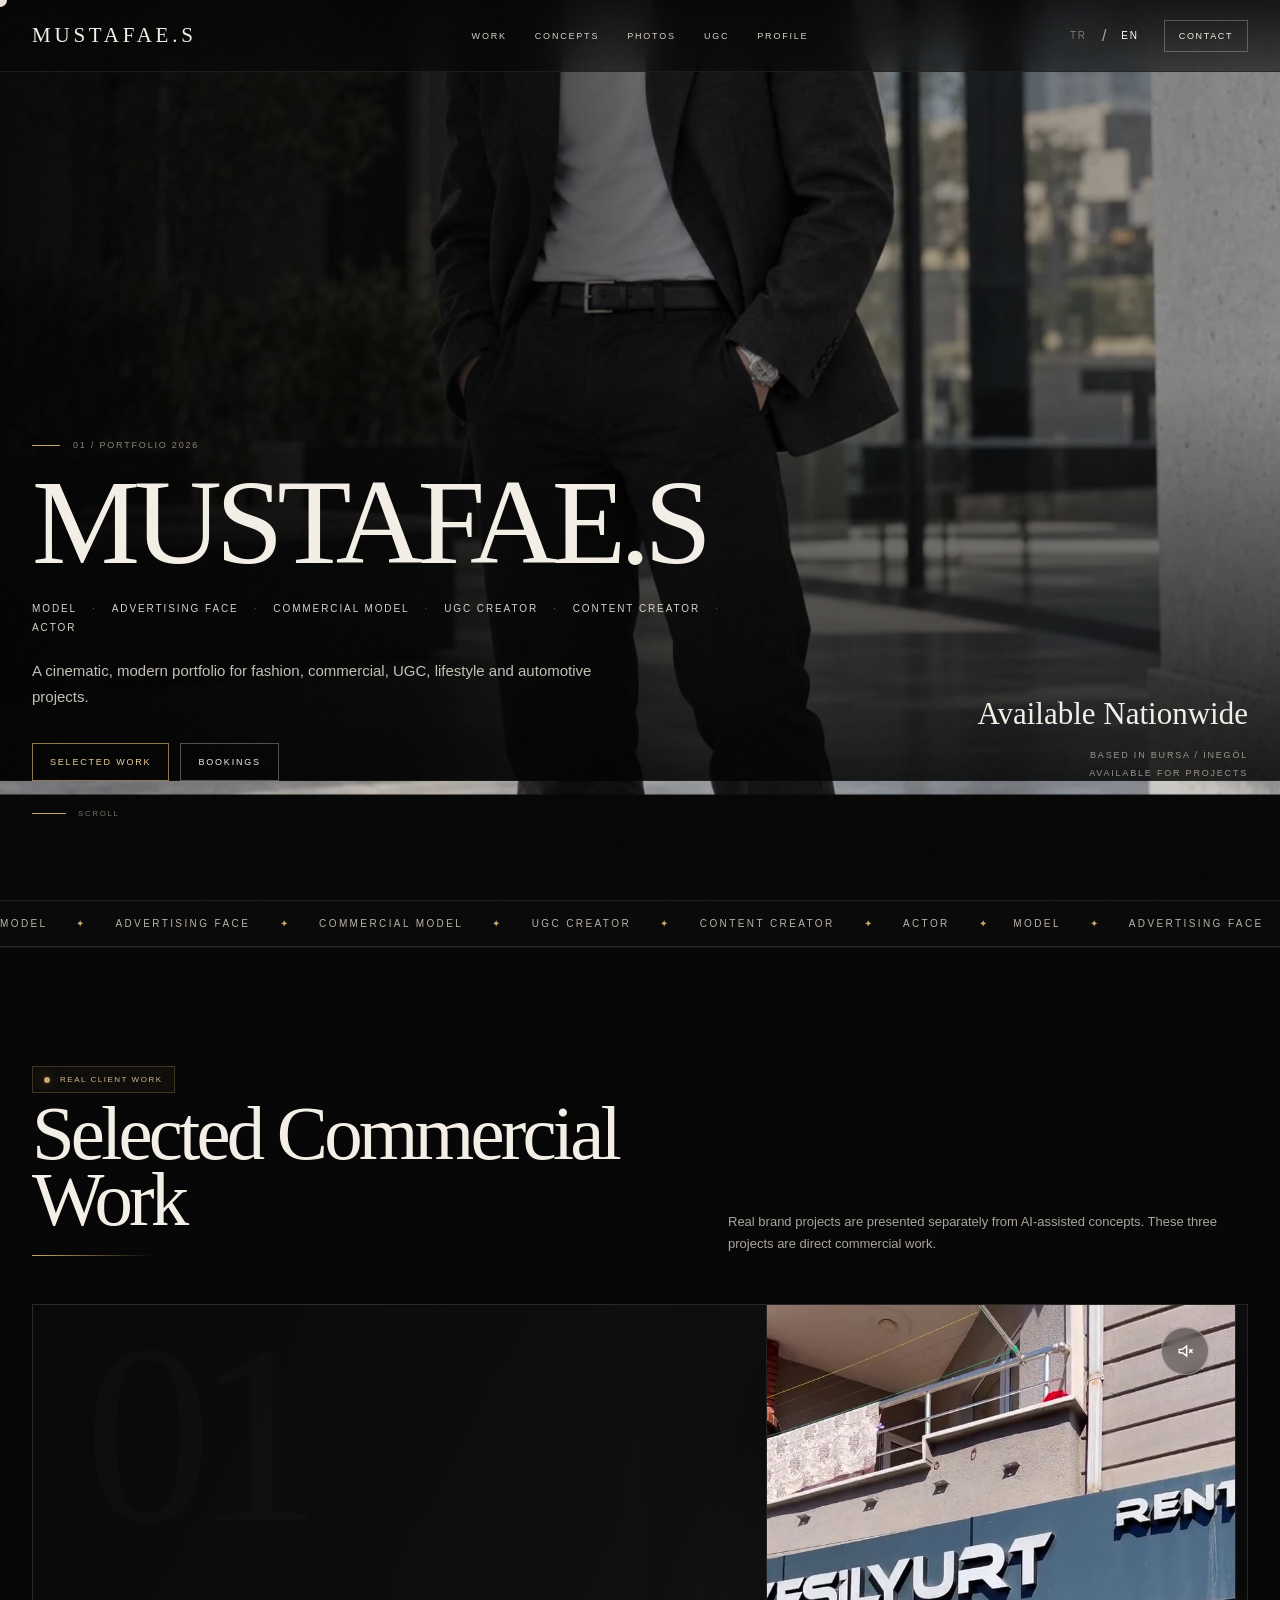
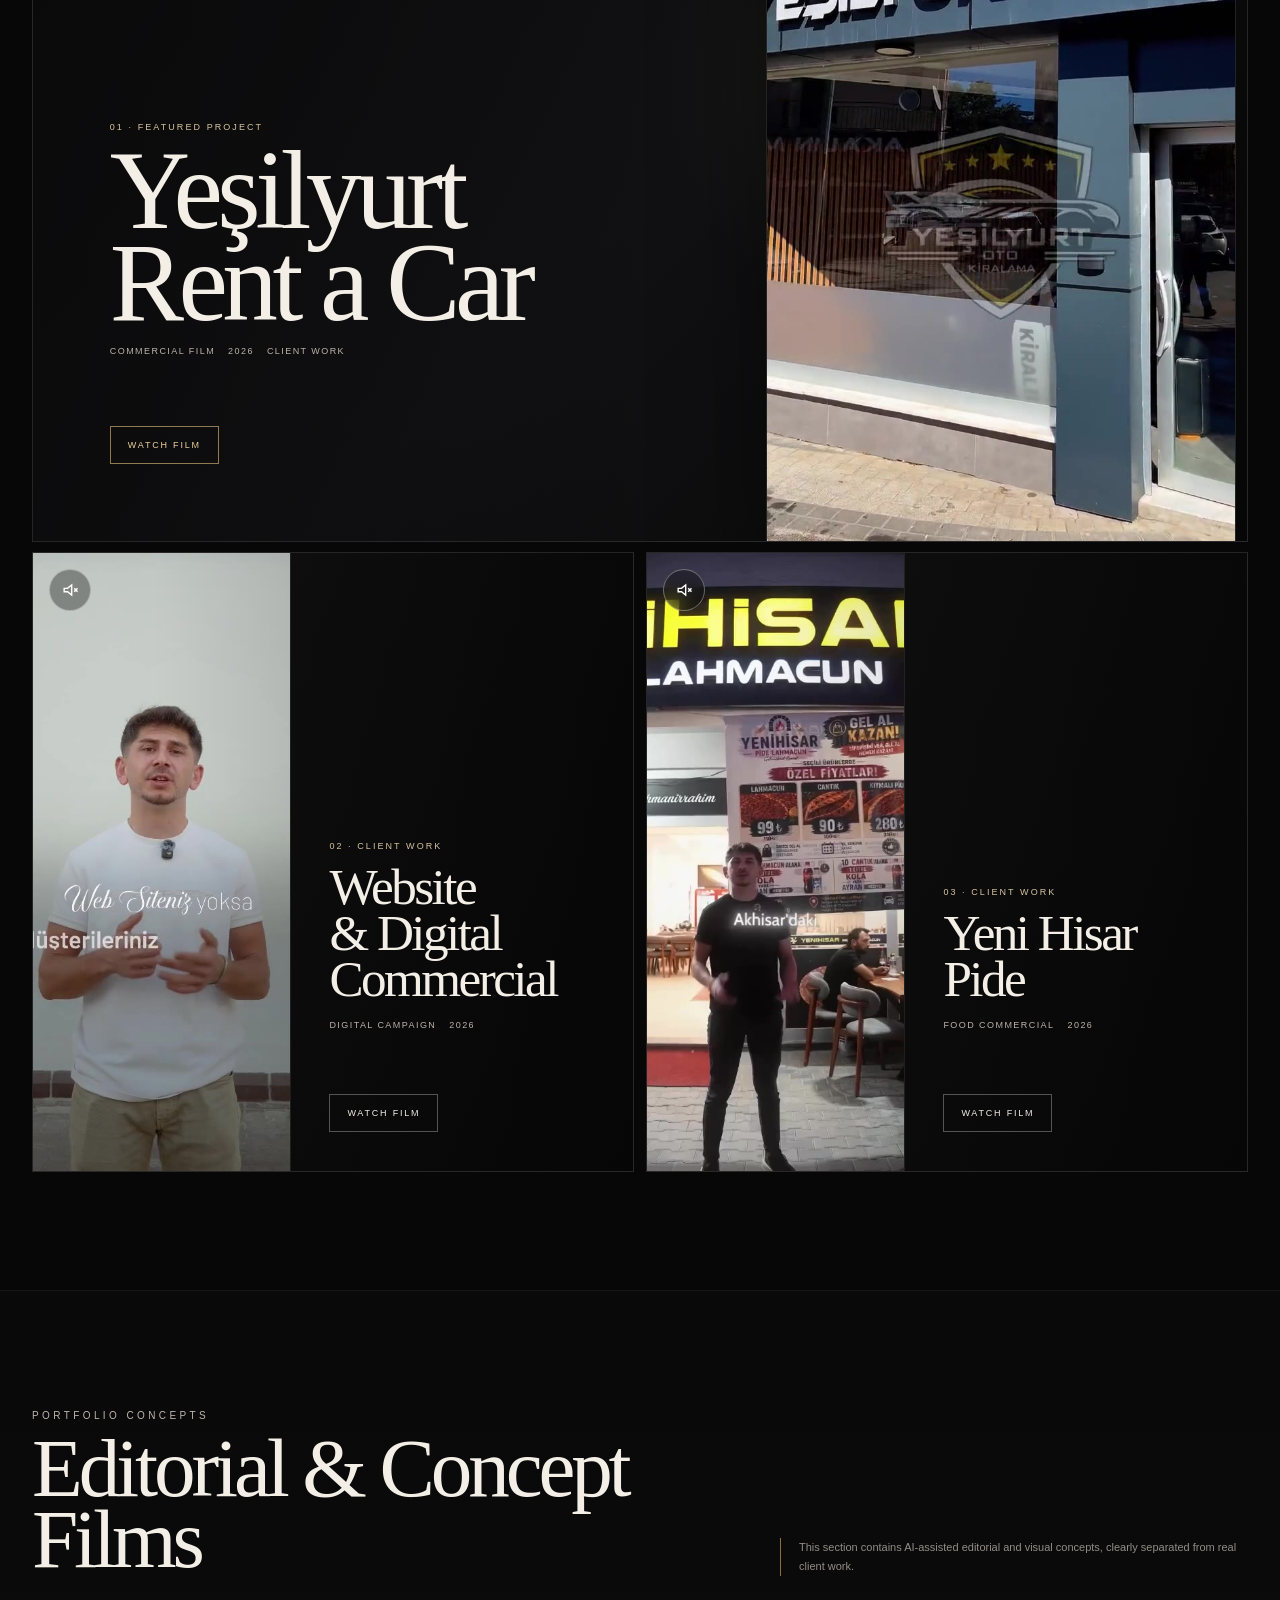
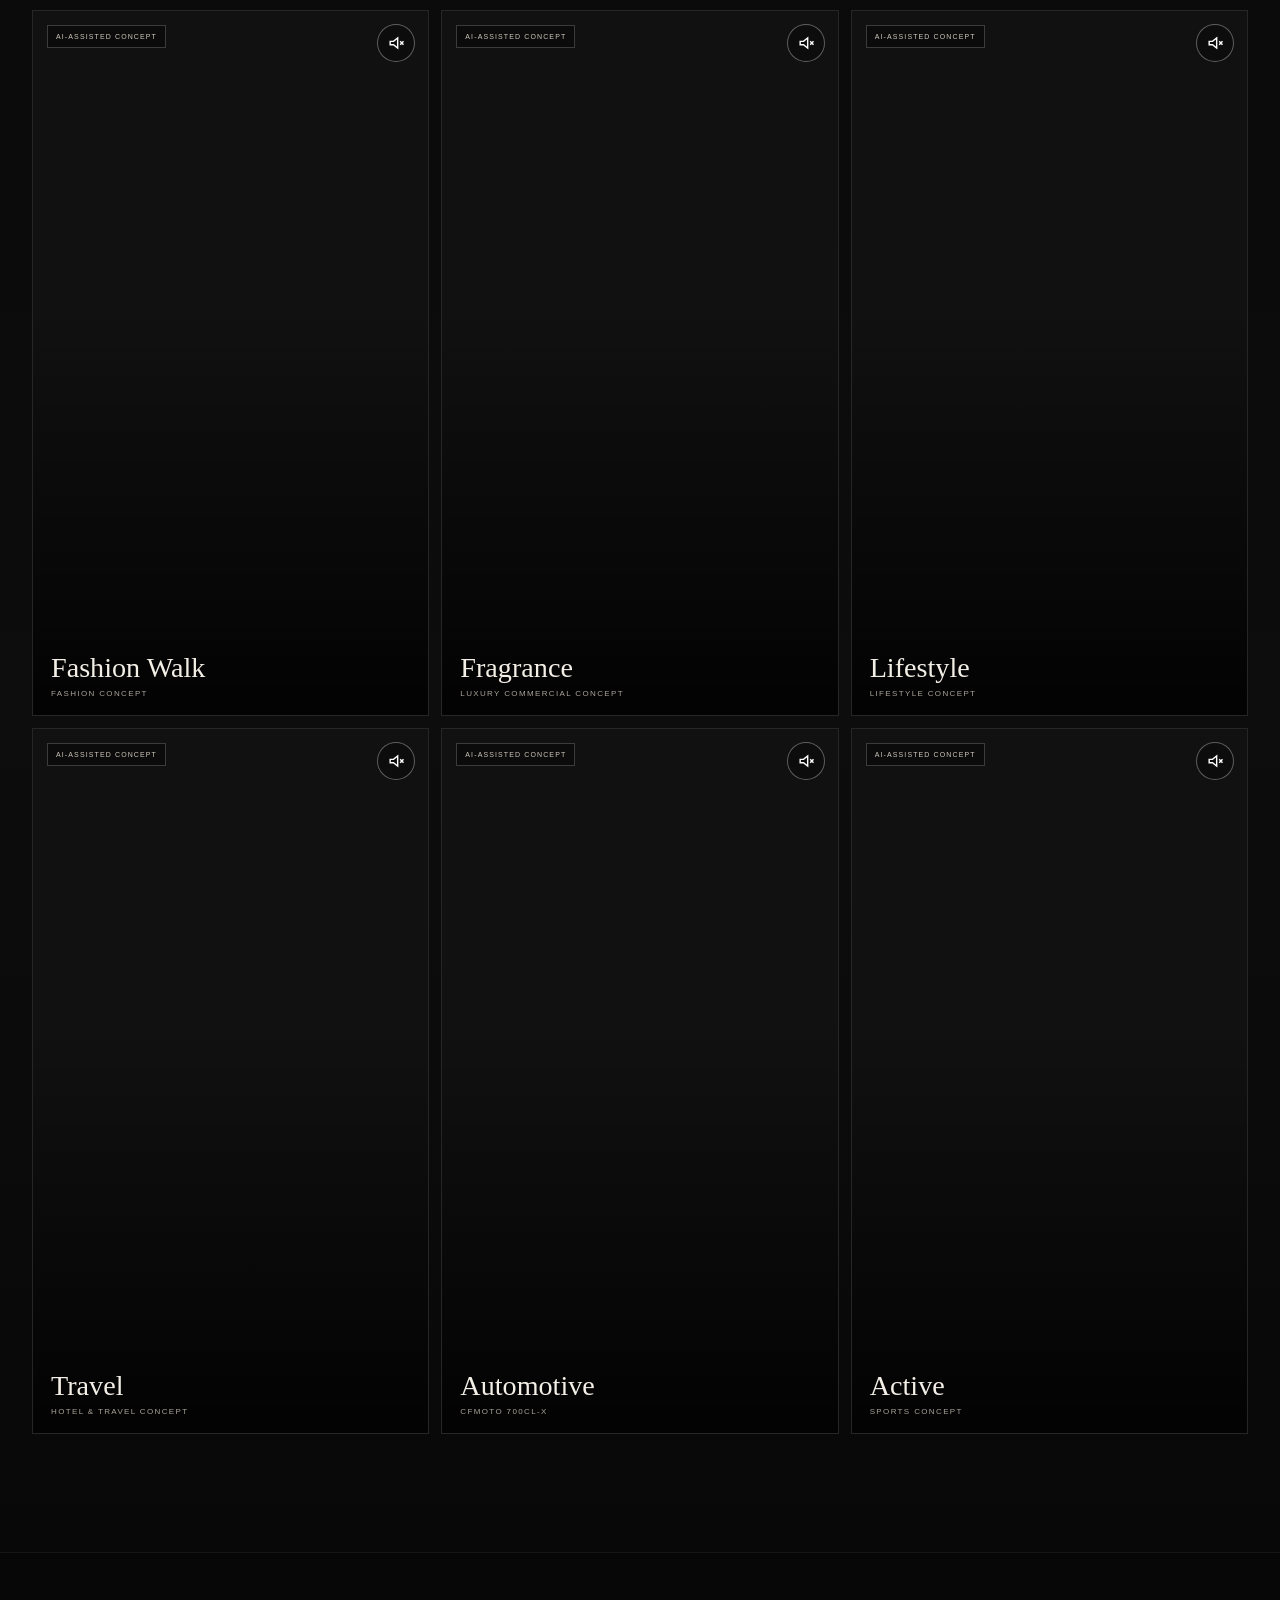
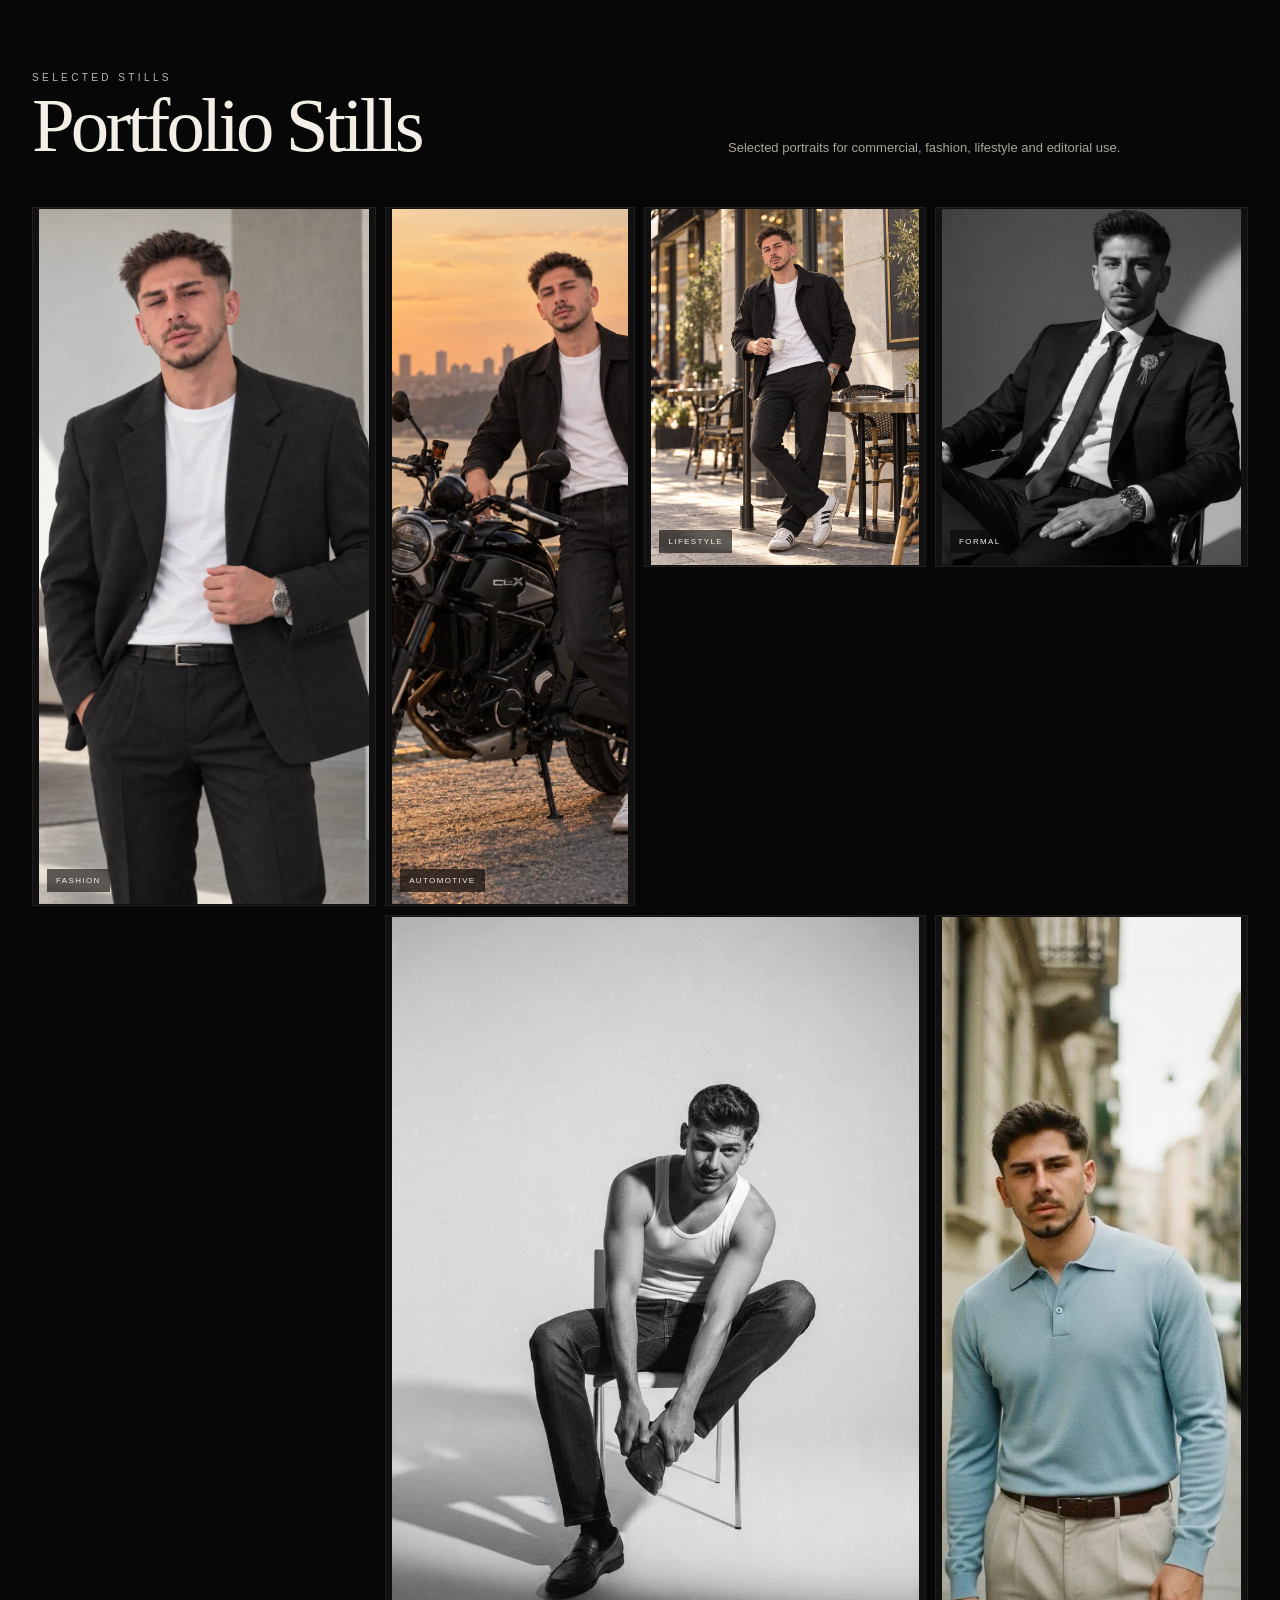
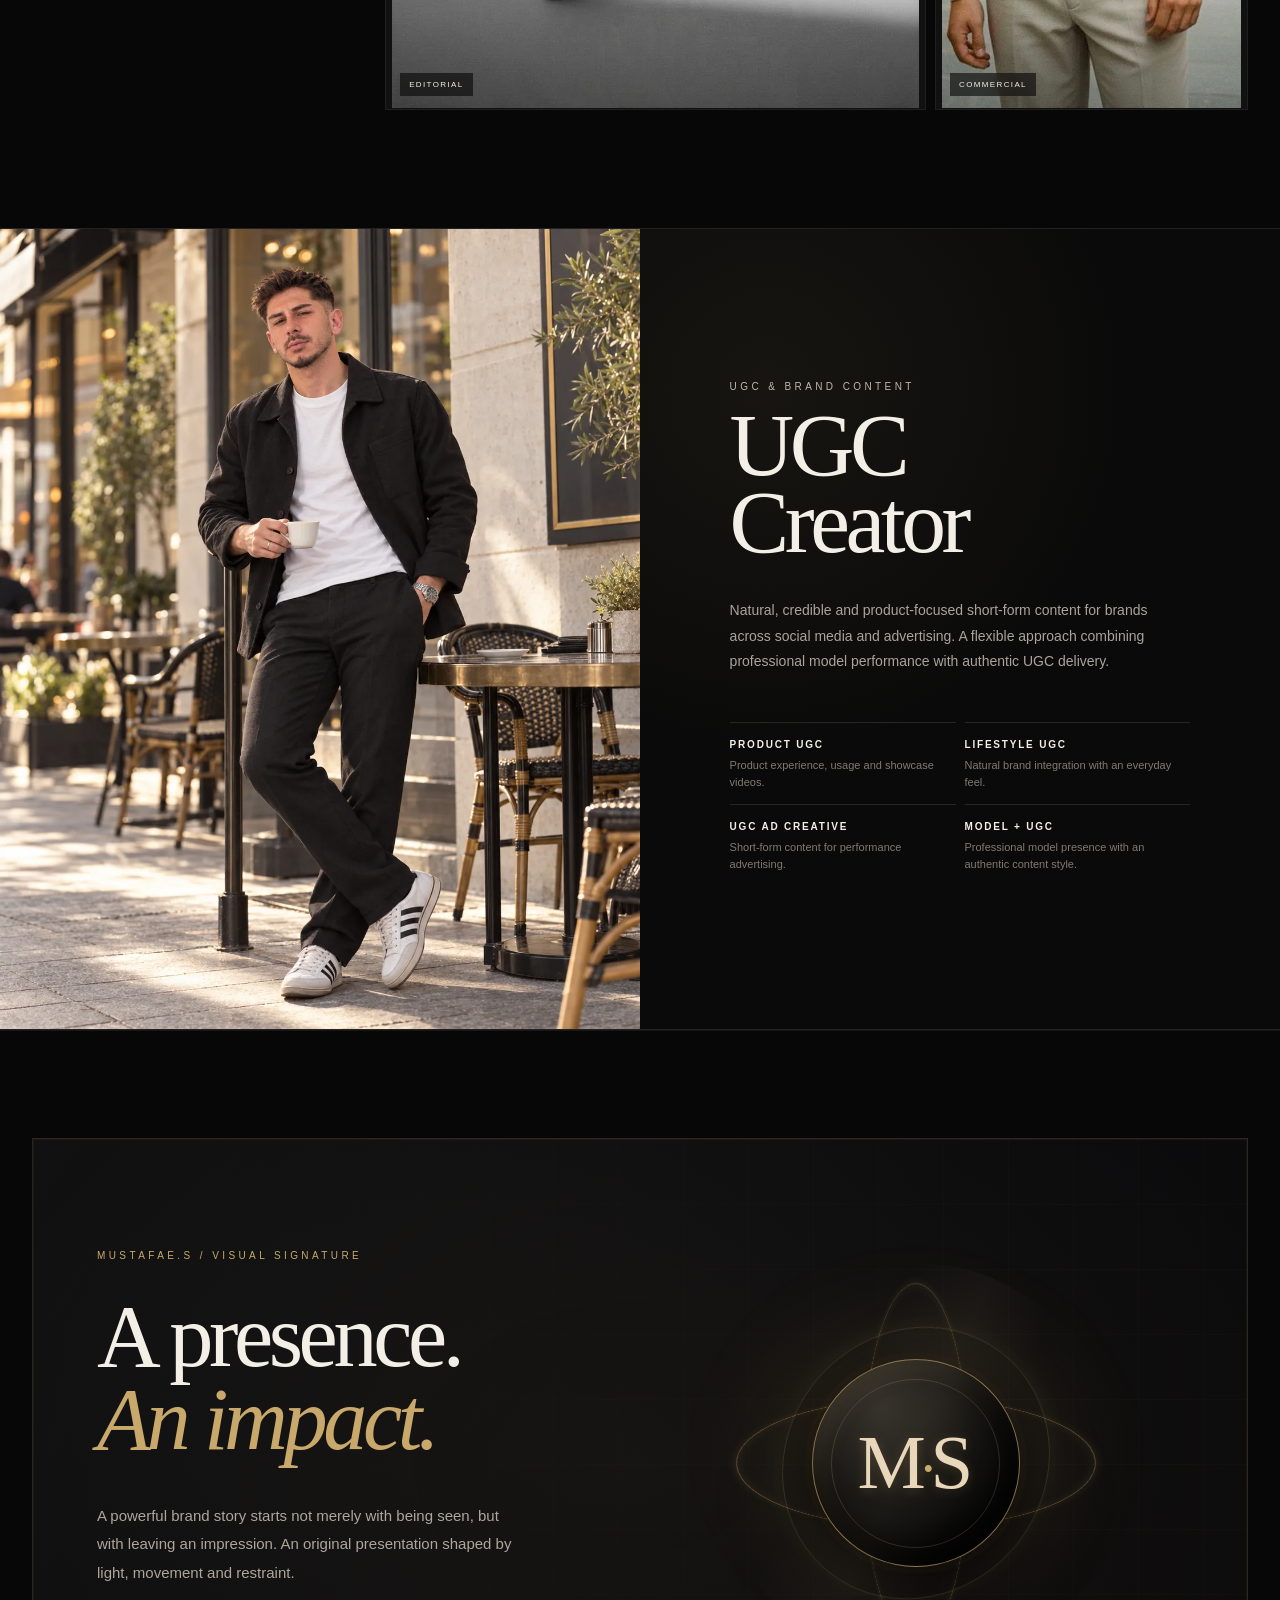
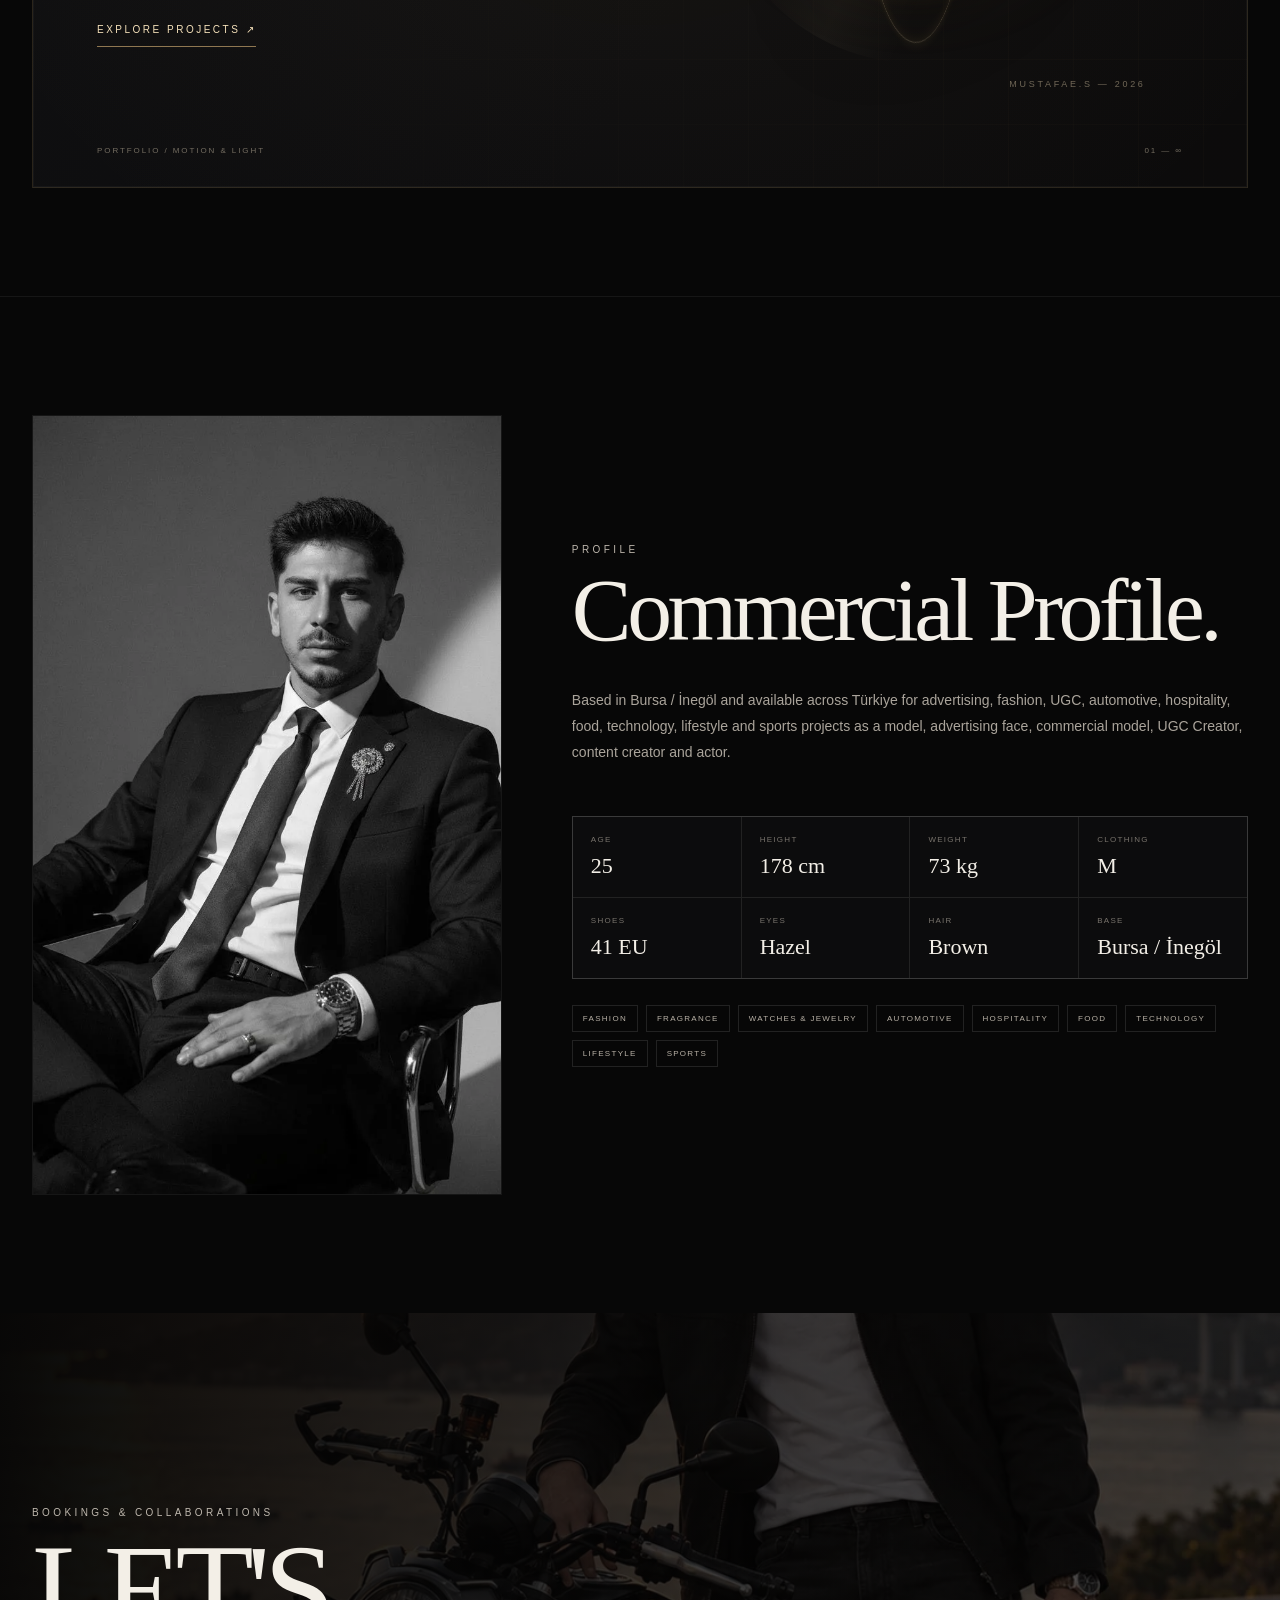
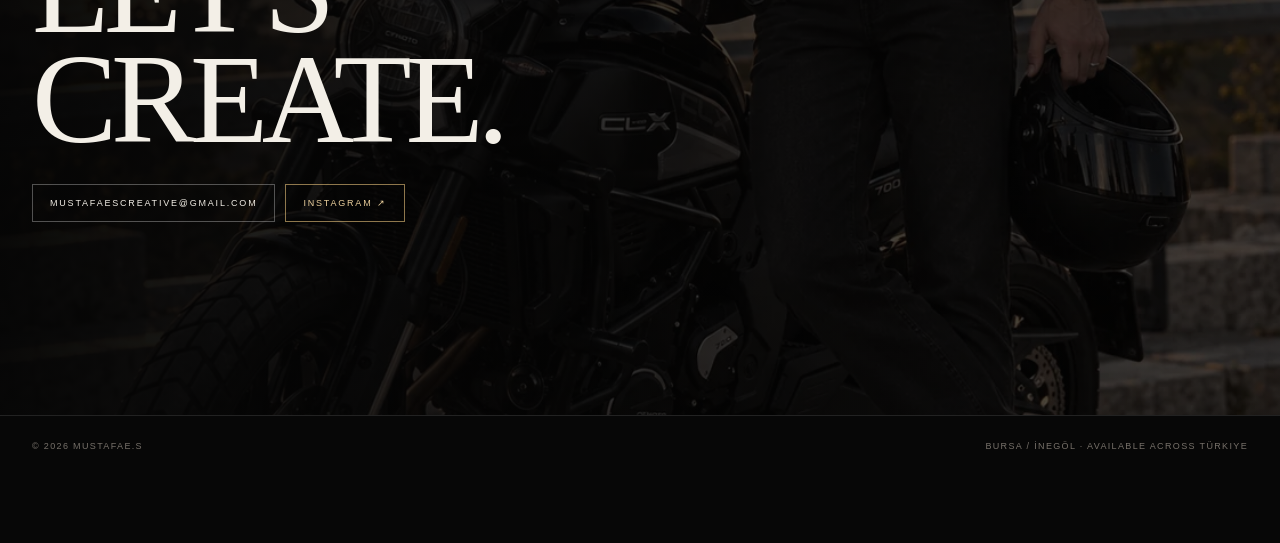
==== commit 0e8e4b8b: "Add files via upload" ====
--- a/index.html
+++ b/index.html
@@ -3,21 +3,21 @@
 <head>
 <meta charset="utf-8">
 <meta name="viewport" content="width=device-width,initial-scale=1,viewport-fit=cover">
-<meta name="theme-color" media="(prefers-color-scheme: dark)" content="#070707"><meta name="theme-color" media="(prefers-color-scheme: light)" content="#f6f3ed"><meta name="color-scheme" content="dark light"><meta name="keywords" content="Bursa model, İnegöl model, reklam yüzü, ticari model, UGC creator, içerik üreticisi, oyuncu, commercial model Turkey">
+<meta name="theme-color" content="#070707">
 
 <meta name="robots" content="index,follow,max-image-preview:large,max-snippet:-1,max-video-preview:-1">
 <meta name="author" content="MUSTAFAE.S">
 <meta name="application-name" content="MUSTAFAE.S">
 <link rel="canonical" href="https://mustafaescreativ.github.io/">
-<link rel="apple-touch-icon" sizes="180x180" href="apple-touch-icon.png">
+<link rel="apple-touch-icon" sizes="180x180" href="assets/apple-touch-icon.png">
 <link rel="manifest" href="/site.webmanifest">
 <meta property="og:type" content="website">
 <meta property="og:site_name" content="MUSTAFAE.S">
-<meta property="og:title" content="MUSTAFAE.S | Bursa Model, Reklam Yüzü ve UGC Creator">
-<meta property="og:description" content="MUSTAFAE.S: Bursa / İnegöl merkezli model, reklam yüzü ve UGC creator. Moda, otomotiv, turizm, restoran ve lifestyle markaları için iş birliği ve teklif formu.">
+<meta property="og:title" content="MUSTAFAE.S — Model · Advertising Face · UGC Creator">
+<meta property="og:description" content="MUSTAFAE.S — Model, reklam yüzü, commercial model, UGC Creator, içerik üreticisi ve oyuncu. Bursa / İnegöl merkezli, Türkiye genelindeki moda, otomotiv, turizm, restoran, teknoloji ve lifestyle projelerine uygun.">
 <meta property="og:url" content="https://mustafaescreativ.github.io/">
-<meta property="og:image" content="https://mustafaescreativ.github.io/og-cover.jpg">
-<meta property="og:image:secure_url" content="https://mustafaescreativ.github.io/og-cover.jpg">
+<meta property="og:image" content="https://mustafaescreativ.github.io/assets/og-cover.jpg">
+<meta property="og:image:secure_url" content="https://mustafaescreativ.github.io/assets/og-cover.jpg">
 <meta property="og:image:width" content="1200">
 <meta property="og:image:height" content="630">
 <meta property="og:image:type" content="image/jpeg">
@@ -25,95 +25,437 @@
 <meta property="og:locale" content="tr_TR">
 <meta property="og:locale:alternate" content="en_US">
 <meta name="twitter:card" content="summary_large_image">
-<meta name="twitter:title" content="MUSTAFAE.S | Bursa Model, Reklam Yüzü ve UGC Creator">
-<meta name="twitter:description" content="MUSTAFAE.S: Bursa / İnegöl merkezli model, reklam yüzü ve UGC creator. Moda, otomotiv, turizm, restoran ve lifestyle markaları için iş birliği ve teklif formu.">
-<meta name="twitter:image" content="https://mustafaescreativ.github.io/og-cover.jpg">
-
-<script type="application/ld+json">{"@context": "https://schema.org", "@graph": [{"@type": "Person", "@id": "https://mustafaescreativ.github.io/#person", "name": "MUSTAFAE.S", "url": "https://mustafaescreativ.github.io/", "image": "https://mustafaescreativ.github.io/og-cover.jpg", "jobTitle": ["Model", "Advertising Face", "Commercial Model", "UGC Creator", "Content Creator", "Actor"], "description": "MUSTAFAE.S: Bursa / İnegöl merkezli model, reklam yüzü ve UGC creator. Moda, otomotiv, turizm, restoran ve lifestyle markaları için iş birliği ve teklif formu.", "sameAs": ["https://www.instagram.com/mustafae.s/"], "email": "mailto:mustafaescreative@gmail.com", "height": {"@type": "QuantitativeValue", "value": 180, "unitCode": "CMT"}, "homeLocation": {"@type": "Place", "name": "Bursa, Türkiye"}, "knowsLanguage": ["tr", "en"]}, {"@type": "WebSite", "@id": "https://mustafaescreativ.github.io/#website", "url": "https://mustafaescreativ.github.io/", "name": "MUSTAFAE.S", "inLanguage": ["tr-TR", "en"], "publisher": {"@id": "https://mustafaescreativ.github.io/#person"}}, {"@type": "VideoObject", "name": "Yeşilyurt Rent a Car Reklam Filmi", "description": "Yeşilyurt Rent a Car Reklam Filmi — MUSTAFAE.S", "thumbnailUrl": "https://mustafaescreativ.github.io/yesilyurt-rent-a-car.jpg", "uploadDate": "2026-10-04", "contentUrl": "https://mustafaescreativ.github.io/yesilyurt-rent-a-car.mp4", "url": "https://www.instagram.com/reel/DeMvPSfRqsX/", "creator": {"@id": "https://mustafaescreativ.github.io/#person"}}, {"@type": "VideoObject", "name": "Web Sitesi ve Dijital Reklam Sunumu", "description": "Web Sitesi ve Dijital Reklam Sunumu — MUSTAFAE.S", "thumbnailUrl": "https://mustafaescreativ.github.io/web-commercial.jpg", "uploadDate": "2026-10-04", "contentUrl": "https://mustafaescreativ.github.io/dijital-sunum.mp4", "url": "https://www.instagram.com/reel/DeKKdiXxNgZ/", "creator": {"@id": "https://mustafaescreativ.github.io/#person"}}, {"@type": "VideoObject", "name": "Yeni Hisar Pide Reklam Filmi", "description": "Yeni Hisar Pide Reklam Filmi — MUSTAFAE.S", "thumbnailUrl": "https://mustafaescreativ.github.io/yeni-hisar-pide.jpg", "uploadDate": "2026-10-04", "contentUrl": "https://mustafaescreativ.github.io/yeni-hisar.mp4", "url": "https://www.instagram.com/reel/DeG5BT0RMwf/", "creator": {"@id": "https://mustafaescreativ.github.io/#person"}}]}</script>
-<meta name="description" content="MUSTAFAE.S: Bursa / İnegöl merkezli model, reklam yüzü ve UGC creator. Moda, otomotiv, turizm, restoran ve lifestyle markaları için iş birliği ve teklif formu.">
-<title>MUSTAFAE.S | Bursa Model, Reklam Yüzü ve UGC Creator</title>
-<link rel="preconnect" href="https://fonts.googleapis.com"><link rel="preconnect" href="https://fonts.gstatic.com" crossorigin>
-<link href="https://fonts.googleapis.com/css2?family=Cormorant+Garamond:wght@400;500;600&family=Inter:wght@300;400;500;600&display=swap" rel="stylesheet">
-<link rel="preload" as="image" href="hero.webp" fetchpriority="high">
-<script>try{var t=localStorage.getItem('mustafaes-theme')||(matchMedia('(prefers-color-scheme: light)').matches?'light':'dark');document.documentElement.dataset.theme=t}catch(e){document.documentElement.dataset.theme='dark'}</script>
-<link rel="icon" href="favicon.svg" type="image/svg+xml">
+<meta name="twitter:title" content="MUSTAFAE.S — Model · Advertising Face · UGC Creator">
+<meta name="twitter:description" content="Model, advertising face, commercial model, UGC creator, content creator and actor.">
+<meta name="twitter:image" content="https://mustafaescreativ.github.io/assets/og-cover.jpg">
+
+<script type="application/ld+json">{"@context": "https://schema.org", "@type": "Person", "name": "MUSTAFAE.S", "url": "https://mustafaescreativ.github.io/", "image": "https://mustafaescreativ.github.io/assets/og-cover.jpg", "jobTitle": ["Model", "Advertising Face", "Commercial Model", "UGC Creator", "Content Creator", "Actor"], "sameAs": ["https://www.instagram.com/mustafae.s/"], "email": "mailto:mustafaescreative@gmail.com", "homeLocation": {"@type": "Place", "name": "Bursa, Türkiye"}, "knowsLanguage": ["tr", "en"]}</script>
+<meta name="description" content="MUSTAFAE.S — Model, reklam yüzü, commercial model, UGC Creator, içerik üreticisi ve oyuncu. Bursa / İnegöl merkezli, Türkiye genelindeki moda, otomotiv, turizm, restoran, teknoloji ve lifestyle projelerine uygun.">
+<title>MUSTAFAE.S — Model · Advertising Face · UGC Creator</title>
+<link rel="icon" href="assets/favicon.svg" type="image/svg+xml">
 <style>
-:root{--bg:#070707;--bg2:#0d0d0e;--ink:#f3efe7;--mut:#aaa49b;--ln:rgba(255,255,255,.13);--gold:#c9a96b;--pn:#111;--serif:"Cormorant Garamond","Iowan Old Style",Baskerville,Georgia,serif;--sans:Inter,system-ui,-apple-system,"Segoe UI",Arial,sans-serif;color-scheme:dark}
-:root[data-theme=light]{--bg:#f6f3ed;--bg2:#ece7dd;--ink:#17130e;--mut:#5c564c;--ln:rgba(30,20,5,.16);--gold:#8d6d39;--pn:#fff;color-scheme:light}
-*{box-sizing:border-box}html{scroll-behavior:smooth;background:var(--bg)}body{margin:0;background:var(--bg);color:var(--ink);font:400 15px/1.7 var(--sans);-webkit-font-smoothing:antialiased;overflow-x:hidden}body.lock{overflow:hidden}a{color:inherit;text-decoration:none}button{font:inherit;color:inherit;cursor:pointer}img,video{max-width:100%;display:block}
-.sr{position:absolute!important;width:1px;height:1px;overflow:hidden;clip:rect(0 0 0 0);white-space:nowrap}.w{width:min(100% - 56px,1560px);margin:auto}
-.dp{font-family:var(--serif);font-weight:500;letter-spacing:-.045em;line-height:.88;margin:0}.ey{font-size:10px;letter-spacing:.34em;text-transform:uppercase;color:var(--gold)}
-.bar{position:fixed;top:0;left:0;height:2px;width:0;z-index:1100;background:var(--gold)}
-header{position:fixed;inset:0 0 auto;z-index:100;height:74px;display:flex;align-items:center;justify-content:space-between;padding:0 28px;background:color-mix(in srgb,var(--bg) 62%,transparent);backdrop-filter:blur(18px);-webkit-backdrop-filter:blur(18px);border-bottom:1px solid var(--ln);transition:height .3s}header.sc{height:58px}
-.logo{font-family:var(--serif);font-size:22px;letter-spacing:.2em;font-weight:600}nav{display:flex;gap:30px}nav a{font-size:10px;letter-spacing:.22em;text-transform:uppercase;opacity:.8;transition:.2s}nav a:hover{opacity:1;color:var(--gold)}
-.act{display:flex;align-items:center;gap:6px}.lg,#th{background:none;border:0;padding:6px;font-size:10px;letter-spacing:.16em;opacity:.5}.lg.on,#th:hover{opacity:1}#th{font-size:16px;opacity:.9}.pill{margin-left:8px;border:1px solid var(--ink);padding:10px 16px;font-size:10px;letter-spacing:.2em;text-transform:uppercase;transition:.25s}.pill:hover{background:var(--ink);color:var(--bg)}
-.btn{display:inline-flex;align-items:center;gap:10px;padding:14px 20px;border:1px solid rgba(255,255,255,.4);background:transparent;color:#fff;font-size:10px;letter-spacing:.2em;text-transform:uppercase;transition:.25s}.btn:hover{background:#fff;color:#000}.btn.gold{border-color:var(--gold);color:#e9cf9c}.btn.gold:hover{background:var(--gold);color:#000}
-.hero{position:relative;min-height:100svh;display:flex;align-items:flex-end;overflow:hidden;color:#f3efe7;background:#000}.hero>img{position:absolute}.hbg{inset:0;width:100%;height:100%;object-fit:cover;filter:blur(34px) brightness(.42) saturate(.9);transform:scale(1.25)}.hfg{top:74px;right:0;width:58%;height:calc(100% - 74px);object-fit:contain;object-position:center bottom;filter:brightness(.94) contrast(1.04);-webkit-mask-image:linear-gradient(90deg,transparent,#000 18%);mask-image:linear-gradient(90deg,transparent,#000 18%)}@keyframes kb{to{transform:scale(1.1) translate(-1%,-1%)}}
-.hero:after{content:"";position:absolute;inset:0;background:linear-gradient(0deg,rgba(0,0,0,.85),transparent 42%),linear-gradient(90deg,rgba(0,0,0,.5),transparent 50%)}.hi{position:relative;z-index:2;padding:0 0 46px}
-.hero h1{font-family:var(--serif);font-weight:500;font-size:clamp(58px,15.2vw,290px);letter-spacing:-.05em;line-height:.8;margin:18px 0 26px;white-space:nowrap}.hero h1 b{display:inline-block;font-weight:inherit;opacity:0;transform:translateY(60%);filter:blur(10px);animation:ci 1.1s cubic-bezier(.2,.7,.2,1) forwards;animation-delay:calc(.2s + var(--i)*70ms)}@keyframes ci{to{opacity:1;transform:none;filter:none}}
-.hr{display:flex;justify-content:space-between;align-items:flex-end;gap:30px;flex-wrap:wrap}.hr p{max-width:520px;margin:0 0 20px;color:#d2ccc2}.roles{font-size:10px;letter-spacing:.24em;text-transform:uppercase;color:#e9cf9c}.hc{display:flex;gap:10px;flex-wrap:wrap}
-.mq{overflow:hidden;border-block:1px solid var(--ln);background:var(--bg2)}.mq div{display:flex;width:max-content;animation:mq 34s linear infinite;padding:18px 0}.mq span{font-family:var(--serif);font-size:30px;font-style:italic;white-space:nowrap;padding:0 30px}.mq i{color:var(--gold);font-style:normal}@keyframes mq{to{transform:translateX(-50%)}}
-section{padding:130px 0}.sh{display:flex;justify-content:space-between;align-items:flex-end;gap:40px;flex-wrap:wrap;margin-bottom:56px}.sh h2{font-size:clamp(50px,7vw,120px);margin-top:12px}.sh p{max-width:430px;color:var(--mut);margin:0}
-.wg{display:grid;grid-template-columns:repeat(3,1fr);gap:16px}.wc,.cc{position:relative;overflow:hidden;background:#000;color:#fff;aspect-ratio:9/16}.wc video,.cc video{position:absolute;inset:0;width:100%;height:100%;object-fit:cover}.wc:after,.cc:after{content:"";position:absolute;inset:0;background:linear-gradient(0deg,rgba(0,0,0,.88),transparent 55%);pointer-events:none}
-.wi{position:absolute;z-index:2;left:0;right:0;bottom:0;padding:clamp(20px,2.4vw,38px)}.no{font-size:10px;letter-spacing:.3em;color:var(--gold)}.wi h3{font-family:var(--serif);font-weight:500;font-size:clamp(40px,4.4vw,76px);line-height:.88;letter-spacing:-.04em;margin:10px 0}.wi p{margin:0 0 18px;font-size:11px;letter-spacing:.16em;text-transform:uppercase;color:#cfc8bb}.bt{display:flex;gap:8px;flex-wrap:wrap}
-.snd{position:absolute;z-index:3;right:16px;top:16px;width:44px;height:44px;border-radius:50%;border:1px solid rgba(255,255,255,.4);background:rgba(0,0,0,.4);backdrop-filter:blur(8px);color:#fff;font-size:15px}
-.st{background:var(--bg2);border-block:1px solid var(--ln);padding:150px 0}.st p{font-family:var(--serif);font-size:clamp(34px,5.4vw,92px);line-height:1.02;letter-spacing:-.035em;max-width:1280px;margin:0}.st span{opacity:.16;transition:opacity .5s}.st span.on{opacity:1}
-.cg{display:grid;grid-template-columns:repeat(3,1fr);gap:14px}.cc{aspect-ratio:3/4;transition:transform .5s cubic-bezier(.2,.7,.2,1)}.cc:hover{transform:translateY(-8px)}.cc .ai{position:absolute;z-index:2;left:14px;top:14px;font-size:9px;letter-spacing:.2em;padding:7px 10px;border:1px solid rgba(201,169,107,.6);color:#e9cf9c;background:rgba(0,0,0,.45)}.cc h4{position:absolute;z-index:2;left:20px;bottom:18px;margin:0;font-family:var(--serif);font-weight:500;font-size:34px;letter-spacing:-.02em}
-.pg{display:grid;grid-template-columns:repeat(12,1fr);grid-auto-rows:clamp(260px,34vw,540px);gap:14px}.ph{padding:0;border:0;background:#111;overflow:hidden;position:relative}.ph img{width:100%;height:100%;object-fit:cover;transition:transform .9s cubic-bezier(.2,.7,.2,1)}.ph:hover img{transform:scale(1.07)}
-.ug{display:grid;grid-template-columns:1fr 1fr;gap:70px;align-items:center}.ug img{width:100%;aspect-ratio:4/5;object-fit:cover}.ug h2{font-size:clamp(60px,8vw,140px);margin:14px 0 22px}.ug>div>p{color:var(--mut);max-width:520px}.ur{display:flex;gap:22px;align-items:baseline;padding:20px 0;border-top:1px solid var(--ln);transition:padding .3s}.ur:hover{padding-left:14px}.ur b{font-family:var(--serif);font-size:30px;font-weight:500}.ur small{display:block;color:var(--mut);font-size:13px}.ur span{color:var(--gold);font-size:11px;letter-spacing:.2em}
-.pr{display:grid;grid-template-columns:.8fr 1.2fr;gap:70px}.pr img{width:100%;height:100%;min-height:620px;object-fit:cover}.sg{display:grid;grid-template-columns:repeat(4,1fr);border:1px solid var(--ln);margin:36px 0}.sg div{padding:22px 18px;border:1px solid var(--ln);margin:-.5px}.sg small{display:block;font-size:9px;letter-spacing:.2em;text-transform:uppercase;color:var(--mut)}.sg strong{font-family:var(--serif);font-weight:500;font-size:34px;letter-spacing:-.02em}
-.ct{position:relative;color:#f3efe7;background:#000;overflow:hidden}.ct>img{position:absolute;inset:0;width:100%;height:100%;object-fit:cover;filter:brightness(.34)}.ct .w{position:relative;display:grid;grid-template-columns:1fr 1fr;gap:70px;align-items:center}.ct h2{font-size:clamp(60px,9vw,160px)}.ct .ls{margin-top:34px;display:flex;gap:10px;flex-wrap:wrap}
-form{background:rgba(10,10,10,.72);backdrop-filter:blur(18px);-webkit-backdrop-filter:blur(18px);border:1px solid var(--ln);padding:clamp(22px,3vw,40px)}form label{display:block;margin-bottom:14px}form label>span{display:block;font-size:9px;letter-spacing:.18em;text-transform:uppercase;color:#aaa49b;margin-bottom:6px}form input:not([type=checkbox]),form select,form textarea{width:100%;font:inherit;color:#fff;background:transparent;border:1px solid rgba(255,255,255,.2);padding:12px;border-radius:0}form input:focus,form select:focus,form textarea:focus{outline:0;border-color:var(--gold)}form option{color:#111}.g2{display:grid;grid-template-columns:1fr 1fr;gap:0 14px}.chk{display:flex!important;gap:10px}.chk span{margin:0!important;text-transform:none!important;letter-spacing:0!important;font-size:12px!important}.hp{position:absolute;left:-9999px}.bm{margin:14px 0 0;font-size:13px}.bm.ok{color:#e9cf9c}.bm a{text-decoration:underline}
-footer{padding:26px 0;border-top:1px solid var(--ln);font-size:10px;letter-spacing:.16em;text-transform:uppercase;color:var(--mut)}footer .w{display:flex;justify-content:space-between;gap:20px;flex-wrap:wrap}
-.fab{position:fixed;right:24px;bottom:24px;z-index:150;padding:15px 22px;background:var(--gold);color:#0a0a0a;border:0;font-size:10px;letter-spacing:.22em;font-weight:600;opacity:0;transform:translateY(20px);pointer-events:none;transition:.4s;box-shadow:0 14px 40px rgba(0,0,0,.35)}.fab.on{opacity:1;transform:none;pointer-events:auto}
-.mod,.lb{position:fixed;inset:0;z-index:1500;background:rgba(0,0,0,.95);display:none;align-items:center;justify-content:center;padding:30px}.mod.on,.lb.on{display:flex}.mod video{max-height:88vh;max-width:min(92vw,520px)}.lb img{max-height:90vh;max-width:92vw;object-fit:contain}.x,.nv{position:absolute;background:none;border:1px solid rgba(255,255,255,.35);color:#fff;width:48px;height:48px;border-radius:50%;font-size:20px}.x{right:20px;top:20px}.nv.p{left:18px;top:50%}.nv.n{right:18px;top:50%}
-.rv{opacity:0;transform:translateY(34px);transition:opacity 1s,transform 1s cubic-bezier(.2,.7,.2,1)}.rv.in{opacity:1;transform:none}
-.cur{position:fixed;z-index:2000;width:12px;height:12px;border:1px solid var(--gold);border-radius:50%;pointer-events:none;transform:translate(-50%,-50%);transition:width .2s,height .2s,background .2s;display:none}.cur.big{width:44px;height:44px;background:rgba(201,169,107,.15)}@media(pointer:fine){.cur{display:block}}
-:focus-visible{outline:2px solid var(--gold);outline-offset:3px}::selection{background:var(--gold);color:#000}
-@media(max-width:1000px){nav{display:none}.hero{display:block;min-height:0}.hfg{-webkit-mask-image:none;mask-image:none}.hero>.hfg{position:relative;top:auto;right:auto;width:100%;height:auto;max-height:70svh;margin-top:64px;object-position:center top}.hi{padding-top:6px}.wg{grid-template-columns:1fr}.wc{aspect-ratio:9/14}.cg{grid-template-columns:1fr 1fr}.ug,.pr,.ct .w{grid-template-columns:1fr;gap:40px}.sg{grid-template-columns:1fr 1fr}.pr img{min-height:420px}}
-@media(max-width:640px){.w{width:calc(100% - 36px)}section{padding:84px 0}header{padding:0 14px}.pill{display:none}.pg{grid-template-columns:repeat(2,1fr)}.ph{grid-column:span 1!important}.g2{grid-template-columns:1fr}.st{padding:90px 0}}
-@media(prefers-reduced-motion:reduce){*{animation:none!important;transition:none!important}.rv{opacity:1;transform:none}.hero h1 b{opacity:1;transform:none;filter:none}}
-</style></head><body><div class="bar" id="bar"></div><div class="cur" id="cur"></div>
-<header id="hd"><a class="logo" href="https://www.instagram.com/mustafae.s/" target="_blank" rel="noopener noreferrer" aria-label="MUSTAFAE.S Instagram">MUSTAFAE.S</a><nav><a href="#work" data-t="nWork"></a><a href="#concepts" data-t="nCon"></a><a href="#photos" data-t="nPho"></a><a href="#ugc" data-t="nUgc"></a><a href="#profile" data-t="nPro"></a></nav><div class="act"><button class="lg" data-l="tr">TR</button><span>/</span><button class="lg" data-l="en">EN</button><button id="th">◐</button><a class="pill" href="#contact" data-t="nCt"></a></div></header>
-<main id="top"><section class="hero" style="padding:0"><img class="hbg" src="hero.webp" alt="" aria-hidden="true"><img class="hfg" src="hero.webp" alt="MUSTAFAE.S, Bursa merkezli model ve reklam yüzü portresi" data-at="MUSTAFAE.S, Bursa merkezli model ve reklam yüzü portresi" data-ae="MUSTAFAE.S, Bursa-based model and advertising face portrait" fetchpriority="high"><div class="w hi"><div class="ey" data-t="kick"></div><h1><span class="sr" data-t="srh">MUSTAFAE.S — Bursa model, reklam yüzü ve UGC creator</span><span id="ht" aria-hidden="true">MUSTAFAE.S</span></h1><div class="hr"><div><div class="roles" data-t="roles"></div><p data-t="hd"></p></div><div class="hc"><a class="btn gold" href="#work" data-t="c1"></a><a class="btn" href="#contact" data-t="c2"></a></div></div></div></section>
-<div class="mq"><div id="mq"></div></div>
-<section id="work"><div class="w"><div class="sh rv"><div><div class="ey" data-t="wEy"></div><h2 class="dp" data-t="wT"></h2></div><p data-t="wD"></p></div><div class="wg"><article class="wc rv"><video class="v" muted loop playsinline preload="none" poster="yesilyurt-rent-a-car.jpg" src="yesilyurt-rent-a-car.mp4"></video><button class="snd" aria-label="Sound"></button><div class="wi"><span class="no">01</span><h3>Yeşilyurt<br>Rent a Car</h3><p><span data-t="w1"></span> · 2026</p><div class="bt"><button class="btn gold fm" data-src="yesilyurt-rent-a-car.mp4" data-t="watch"></button><a class="btn" href="https://www.instagram.com/reel/DeMvPSfRqsX/" target="_blank" rel="noopener noreferrer" data-t="ig"></a></div></div></article><article class="wc rv"><video class="v" muted loop playsinline preload="none" poster="web-commercial.jpg" src="dijital-sunum.mp4"></video><button class="snd" aria-label="Sound"></button><div class="wi"><span class="no">02</span><h3 data-t="wt2">Web & Dijital<br>Reklam</h3><p><span data-t="w2"></span> · 2026</p><div class="bt"><button class="btn gold fm" data-src="dijital-sunum.mp4" data-t="watch"></button><a class="btn" href="https://www.instagram.com/reel/DeKKdiXxNgZ/" target="_blank" rel="noopener noreferrer" data-t="ig"></a></div></div></article><article class="wc rv"><video class="v" muted loop playsinline preload="none" poster="yeni-hisar-pide.jpg" src="yeni-hisar.mp4"></video><button class="snd" aria-label="Sound"></button><div class="wi"><span class="no">03</span><h3>Yeni Hisar<br>Pide</h3><p><span data-t="w3"></span> · 2026</p><div class="bt"><button class="btn gold fm" data-src="yeni-hisar.mp4" data-t="watch"></button><a class="btn" href="https://www.instagram.com/reel/DeG5BT0RMwf/" target="_blank" rel="noopener noreferrer" data-t="ig"></a></div></div></article></div></div></section>
-<section class="st"><div class="w"><p id="stm" data-t="stm"></p></div></section>
-<section id="concepts"><div class="w"><div class="sh rv"><div><div class="ey" data-t="cEy"></div><h2 class="dp" data-t="cT"></h2></div><p data-t="cD"></p></div><div class="cg" id="cg"></div></div></section>
-<section id="photos" style="background:var(--bg2)"><div class="w"><div class="sh rv"><div><div class="ey" data-t="pEy"></div><h2 class="dp" data-t="pT"></h2></div></div><div class="pg" id="pg"></div></div></section>
-<section id="ugc"><div class="w ug"><img class="rv" src="cafe.webp" alt="UGC creator MUSTAFAE.S kafe çekimi" data-at="UGC creator MUSTAFAE.S kafe çekimi" data-ae="UGC creator MUSTAFAE.S cafe shoot" loading="lazy"><div class="rv"><div class="ey" data-t="uEy"></div><h2 class="dp">UGC<br>Creator</h2><p data-t="uD"></p><div id="ur"></div></div></div></section>
-<section id="profile" style="background:var(--bg2)"><div class="w pr"><img class="rv" src="formal-bw.webp" alt="MUSTAFAE.S siyah beyaz formal portre" data-at="MUSTAFAE.S siyah beyaz formal portre" data-ae="MUSTAFAE.S black and white formal portrait" loading="lazy"><div class="rv"><div class="ey" data-t="prEy"></div><h2 class="dp" style="font-size:clamp(50px,6.5vw,110px);margin:12px 0" data-t="prT"></h2><p style="color:var(--mut);max-width:620px" data-t="prD"></p><div class="sg" id="sg"></div></div></div></section>
-<section id="contact" class="ct"><img src="motorcycle.webp" alt="" loading="lazy"><div class="w"><div class="rv"><div class="ey" data-t="coEy"></div><h2 class="dp" data-t="coT"></h2><div class="ls"><a class="btn gold" href="https://www.instagram.com/mustafae.s/" target="_blank" rel="noopener noreferrer">Instagram ↗</a><a class="btn" href="mailto:mustafaescreative@gmail.com">E-mail</a></div></div>
-<form id="bf" class="rv" novalidate><input class="hp" name="_honey" tabindex="-1" autocomplete="off" aria-hidden="true"><div class="g2"><label><span data-t="fN"></span><input name="Ad Soyad" required autocomplete="name"></label><label><span data-t="fC"></span><input name="Marka" autocomplete="organization"></label><label><span data-t="fM"></span><input name="email" type="email" required autocomplete="email"></label><label><span data-t="fP"></span><input name="Telefon" type="tel"></label><label><span data-t="fT"></span><select name="Proje türü"><option value="Reklam filmi / ticari model" data-t="t1"></option><option value="UGC içerik" data-t="t2"></option><option value="Fotoğraf çekimi" data-t="t3"></option><option value="Diğer" data-t="t4"></option></select></label><label><span data-t="fB"></span><input name="Bütçe" data-p="pB"></label></div><label><span data-t="fD"></span><input name="Tarih" type="date"></label><label><span data-t="fG"></span><textarea name="Mesaj" rows="4" required data-p="pG"></textarea></label><label class="chk"><input type="checkbox" required><span data-t="fK"></span></label><button class="btn gold" id="bs" type="submit" data-t="fS"></button><p class="bm" id="bm" role="status" aria-live="polite"></p></form></div></section></main>
-<footer><div class="w"><span>© <span id="yr"></span> MUSTAFAE.S</span><span data-t="ft"></span></div></footer>
-<button class="fab" id="fab" data-t="c2"></button>
-<div class="mod" id="mod"><button class="x" aria-label="Close">×</button><video controls playsinline></video></div><div class="lb" id="lb"><button class="x" aria-label="Close">×</button><button class="nv p" aria-label="Prev">←</button><img alt=""><button class="nv n" aria-label="Next">→</button></div>
-<script type="module" src="https://static.cloudflareinsights.com/beacon.min.js" data-cf-beacon='{"token":"f4eb85881fa0483aac9a0089696ef1e8"}'></script><script>
-var D={tr:{"wt2": "Web & Dijital<br>Reklam", "srh": "MUSTAFAE.S — Bursa model, reklam yüzü ve UGC creator", "nWork": "İŞLER", "nCon": "KONSEPT", "nPho": "KARELER", "nUgc": "UGC", "nPro": "PROFİL", "nCt": "İLETİŞİM", "kick": "PORTFOLYO 2026", "roles": "Model · Reklam Yüzü · Ticari Model · UGC Creator · Oyuncu", "hd": "Moda, otomotiv, turizm ve lifestyle markaları için sinematik bir yüz. Bursa / İnegöl merkezli, Türkiye genelinde çalışıyorum.", "c1": "SEÇİLİ İŞLER", "c2": "TEKLİF AL", "wEy": "GERÇEK MÜŞTERİ İŞLERİ", "wT": "Seçili Ticari İşler", "wD": "Doğrudan markalarla yapılmış üç gerçek proje. Yapay zekâ konseptlerinden ayrı sunulur.", "w1": "Reklam Filmi", "w2": "Dijital Kampanya", "w3": "Yeme-İçme Reklamı", "watch": "FİLMİ İZLE", "ig": "INSTAGRAM'DA İZLE ↗", "stm": "Kamera karşısında doğal, marka karşısında net. Ürünü hikâyeye, hikâyeyi satışa dönüştüren bir yüz.", "cEy": "EDİTORYAL & KONSEPT", "cT": "Konsept Filmler", "cD": "Gerçek müşteri işlerinden ayrı tutulan, yapay zekâ destekli görsel konseptler.", "ai": "AI KONSEPT", "cn0": "Fashion Walk", "cn1": "Fragrance", "cn2": "Yaşam Tarzı", "cn3": "Seyahat", "cn4": "Otomotiv", "cn5": "Aktif", "pEy": "SEÇİLİ KARELER", "pT": "Portfolyo Kareleri", "uEy": "UGC & MARKA İÇERİĞİ", "uD": "Doğal, güven veren, ürünü merkeze alan kısa format içerikler.", "u1": "Ürün odaklı UGC", "u1d": "Deneyim, kullanım ve tanıtım videoları.", "u2": "Lifestyle UGC", "u2d": "Günlük yaşamda doğal marka entegrasyonu.", "u3": "UGC reklam kreatifi", "u3d": "Performans reklamları için kısa format içerik.", "u4": "Model + UGC", "u4d": "Profesyonel görünüm, samimi anlatım.", "prEy": "PROFİL", "prT": "Ticari Profil", "prD": "Reklam, moda, UGC, otomotiv, turizm, restoran, teknoloji ve spor projelerine açık model, reklam yüzü ve içerik üreticisi.", "s0": "Yaş", "s1": "Boy", "s2": "Kilo", "s3": "Beden", "s4": "Ayakkabı", "s5": "Göz", "s6": "Saç", "s7": "Konum", "hz": "Ela", "br": "Kahverengi", "coEy": "İŞ BİRLİĞİ & REZERVASYON", "coT": "Birlikte<br>üretelim.", "fN": "Ad Soyad", "fC": "Marka / Şirket", "fM": "E-posta", "fP": "Telefon (isteğe bağlı)", "fT": "Proje türü", "fB": "Bütçe (isteğe bağlı)", "fD": "Çekim / yayın tarihi", "fG": "Proje detayları", "t1": "Reklam filmi / ticari model", "t2": "UGC içerik", "t3": "Fotoğraf çekimi", "t4": "Diğer", "fK": "Bilgilerimin yalnızca bu talebe dönüş için kullanılmasını kabul ediyorum.", "fS": "TEKLİFİ GÖNDER", "fSn": "GÖNDERİLİYOR…", "fO": "Teşekkürler, talebiniz iletildi. En kısa sürede dönüş yapacağım.", "fE": "Gönderilemedi. Tekrar deneyin veya e-posta yazın:", "pB": "Örn. 25.000 ₺ veya görüşelim", "pG": "Hedef, süre, kullanım alanı ve beklentiler", "ft": "Bursa / İnegöl · Türkiye geneli"},en:{"wt2": "Web & Digital<br>Ads", "srh": "MUSTAFAE.S — Bursa-based model, advertising face and UGC creator", "nWork": "WORK", "nCon": "CONCEPTS", "nPho": "FRAMES", "nUgc": "UGC", "nPro": "PROFILE", "nCt": "CONTACT", "kick": "PORTFOLIO 2026", "roles": "Model · Advertising Face · Commercial Model · UGC Creator · Actor", "hd": "A cinematic face for fashion, automotive, travel and lifestyle brands. Based in Bursa / İnegöl, working across Türkiye.", "c1": "SELECTED WORK", "c2": "GET A QUOTE", "wEy": "REAL CLIENT WORK", "wT": "Selected Commercial Work", "wD": "Three real projects made directly with brands, kept separate from AI concepts.", "w1": "Commercial Film", "w2": "Digital Campaign", "w3": "Food & Beverage Ad", "watch": "WATCH FILM", "ig": "WATCH ON INSTAGRAM ↗", "stm": "Natural in front of the camera, clear in front of the brand. A face that turns product into story and story into sales.", "cEy": "EDITORIAL & CONCEPT", "cT": "Concept Films", "cD": "AI-assisted visual concepts, kept separate from real client work.", "ai": "AI CONCEPT", "cn0": "Fashion Walk", "cn1": "Fragrance", "cn2": "Lifestyle", "cn3": "Travel", "cn4": "Automotive", "cn5": "Active", "pEy": "SELECTED FRAMES", "pT": "Portfolio Frames", "uEy": "UGC & BRAND CONTENT", "uD": "Natural, trustworthy short-form content that puts the product first.", "u1": "Product UGC", "u1d": "Experience, usage and showcase videos.", "u2": "Lifestyle UGC", "u2d": "Natural brand integration in everyday life.", "u3": "UGC ad creative", "u3d": "Short-form content for performance ads.", "u4": "Model + UGC", "u4d": "Professional look, authentic delivery.", "prEy": "PROFILE", "prT": "Commercial Profile", "prD": "Model, advertising face and content creator open to advertising, fashion, UGC, automotive, travel, restaurant, tech and sports projects.", "s0": "Age", "s1": "Height", "s2": "Weight", "s3": "Size", "s4": "Shoe", "s5": "Eyes", "s6": "Hair", "s7": "Location", "hz": "Hazel", "br": "Brown", "coEy": "BOOKINGS & COLLABORATIONS", "coT": "Let's<br>create.", "fN": "Full name", "fC": "Brand / Company", "fM": "Email", "fP": "Phone (optional)", "fT": "Project type", "fB": "Budget (optional)", "fD": "Shoot / launch date", "fG": "Project details", "t1": "Commercial film / model", "t2": "UGC content", "t3": "Photo shoot", "t4": "Other", "fK": "I agree my details are used only to reply to this request.", "fS": "SEND REQUEST", "fSn": "SENDING…", "fO": "Thank you, your request was sent. I will reply shortly.", "fE": "Could not send. Try again or email:", "pB": "E.g. 800 USD or let's discuss", "pG": "Goal, timeline, usage and expectations", "ft": "Bursa / İnegöl · Available across Türkiye"}},L='tr',$=function(s){return document.querySelector(s)},A=function(s){return[].slice.call(document.querySelectorAll(s))};
-var CN=[['fashion-walk','cn0'],['fragrance','cn1'],['lifestyle-cafe','cn2'],['travel-hotel','cn3'],['automotive','cn4'],['active','cn5']],PH=[['blazer','Blazer ceketli moda portresi, MUSTAFAE.S',5],['cafe','Kafede yaşam tarzı çekimi, MUSTAFAE.S',4],['formal-bw','Siyah beyaz formal portre, MUSTAFAE.S',3],['motorcycle','Motosiklet ile otomotiv çekimi, MUSTAFAE.S',4],['studio-chair-bw','Stüdyoda editoryal portre, MUSTAFAE.S',3],['blue-polo','Mavi polo ile ticari model portresi, MUSTAFAE.S',5]];
-$('#ht').innerHTML=[].map.call('MUSTAFAE.S',function(c,i){return'<b style="--i:'+i+'">'+c+'</b>'}).join('');
-$('#cg').innerHTML=CN.map(function(c){return'<article class="cc rv"><video class="v" muted loop playsinline preload="none" poster="'+c[0]+'.jpg" src="'+c[0]+'.mp4"></video><span class="ai" data-t="ai"></span><button class="snd" aria-label="Sound"></button><h4 data-t="'+c[1]+'"></h4></article>'}).join('');
-var AE=['Fashion portrait in a blazer, MUSTAFAE.S','Lifestyle shoot at a cafe, MUSTAFAE.S','Black and white formal portrait, MUSTAFAE.S','Automotive shoot with a motorcycle, MUSTAFAE.S','Editorial studio portrait, MUSTAFAE.S','Commercial model portrait in a blue polo, MUSTAFAE.S'];
-$('#pg').innerHTML=PH.map(function(p,i){return'<button class="ph rv" style="grid-column:span '+p[2]+'" data-f="'+p[0]+'.webp"><img src="'+p[0]+'.webp" alt="'+p[1]+'" data-at="'+p[1]+'" data-ae="'+AE[i]+'" loading="lazy"></button>'}).join('');
-$('#ur').innerHTML=[1,2,3,4].map(function(n){return'<div class="ur"><span>0'+n+'</span><div><b data-t="u'+n+'"></b><small data-t="u'+n+'d"></small></div></div>'}).join('');
-$('#sg').innerHTML=[['0','25'],['1','180 cm'],['2','73 kg'],['3','M'],['4','41 EU'],['5','hz'],['6','br'],['7','Bursa / İnegöl']].map(function(s){return'<div><small data-t="s'+s[0]+'"></small><strong'+(s[1]=='hz'||s[1]=='br'?' data-t="'+s[1]+'"':'')+'>'+(s[1]=='hz'||s[1]=='br'?'':s[1])+'</strong></div>'}).join('');
-function words(){var p=$('#stm');p.innerHTML=D[L].stm.split(' ').map(function(w){return'<span>'+w+' </span>'}).join('');wd=A('#stm span')}var wd=[];
-function lang(l){L=l;document.documentElement.lang=l;var d=D[l];A('[data-t]').forEach(function(e){if(e.id!=='stm')e.innerHTML=d[e.dataset.t]});A('[data-p]').forEach(function(e){e.placeholder=d[e.dataset.p]});A('[data-ae]').forEach(function(e){e.alt=l=='en'?e.dataset.ae:e.dataset.at});document.title=l=='en'?'MUSTAFAE.S | Bursa Model, Advertising Face & UGC Creator':'MUSTAFAE.S | Bursa Model, Reklam Yüzü ve UGC Creator';words();A('.lg').forEach(function(b){b.classList.toggle('on',b.dataset.l===l)});$('#th').setAttribute('aria-label',l=='tr'?'Tema değiştir':'Toggle theme');var m=d.roles.split(' · ').map(function(r){return'<span>'+r+' <i>✦</i></span>'}).join('');$('#mq').innerHTML=m+m+m+m;try{localStorage.setItem('mustafaes-lang',l)}catch(e){}scr()}
-A('.lg').forEach(function(b){b.onclick=function(){lang(b.dataset.l)}});
-var sv;try{sv=localStorage.getItem('mustafaes-lang')}catch(e){}lang(sv||((navigator.language||'').toLowerCase().indexOf('tr')===0?'tr':'en'));
-$('#th').onclick=function(){var t=document.documentElement.dataset.theme=='light'?'dark':'light';document.documentElement.dataset.theme=t;try{localStorage.setItem('mustafaes-theme',t)}catch(e){}};
-$('#yr').textContent=new Date().getFullYear();
-function scr(){var y=scrollY,h=document.body.scrollHeight-innerHeight;$('#bar').style.width=(y/h*100)+'%';$('#hd').classList.toggle('sc',y>60);$('#fab').classList.toggle('on',y>700);var c=y+innerHeight*.72;wd.forEach(function(w){w.classList.toggle('on',w.getBoundingClientRect().top+y<c)})}
-addEventListener('scroll',scr,{passive:true});$('#fab').onclick=function(){$('#contact').scrollIntoView()};
-var io=new IntersectionObserver(function(es){es.forEach(function(e){if(e.isIntersecting){e.target.classList.add('in');io.unobserve(e.target)}})},{threshold:.12});A('.rv').forEach(function(e){io.observe(e)});
-var vo=new IntersectionObserver(function(es){es.forEach(function(e){e.isIntersecting?e.target.play().catch(function(){}):e.target.pause()})},{threshold:.4});A('video.v').forEach(function(v){vo.observe(v);v.parentNode.querySelector('.snd').onclick=function(){var on=v.muted;A('video.v').forEach(function(o){o.muted=true;o.parentNode.querySelector('.snd').textContent='🔇'});v.muted=!on;this.textContent=on?'🔊':'🔇'};v.parentNode.querySelector('.snd').textContent='🔇'});
-var md=$('#mod'),mv=md.querySelector('video');A('.fm').forEach(function(b){b.onclick=function(){A('video.v').forEach(function(v){v.muted=true});mv.src=b.dataset.src;md.classList.add('on');document.body.classList.add('lock');mv.play().catch(function(){})}});
-function cm(){md.classList.remove('on');mv.pause();mv.removeAttribute('src');document.body.classList.remove('lock')}md.querySelector('.x').onclick=cm;md.onclick=function(e){if(e.target===md)cm()};
-var lb=$('#lb'),li=lb.querySelector('img'),ci=0,pf=A('.ph');function sh(i){ci=(i+pf.length)%pf.length;li.src=pf[ci].dataset.f;li.alt=pf[ci].querySelector('img').alt}pf.forEach(function(p,i){p.onclick=function(){sh(i);lb.classList.add('on');document.body.classList.add('lock')}});
-function cl(){lb.classList.remove('on');document.body.classList.remove('lock')}lb.querySelector('.x').onclick=cl;lb.querySelector('.p').onclick=function(e){e.stopPropagation();sh(ci-1)};lb.querySelector('.n').onclick=function(e){e.stopPropagation();sh(ci+1)};lb.onclick=function(e){if(e.target===lb)cl()};
-document.onkeydown=function(e){if(e.key==='Escape'){cm();cl()}if(lb.classList.contains('on')){if(e.key==='ArrowLeft')sh(ci-1);if(e.key==='ArrowRight')sh(ci+1)}};var tx=null;lb.ontouchstart=function(e){tx=e.touches[0].clientX};lb.ontouchend=function(e){var d=e.changedTouches[0].clientX-tx;if(Math.abs(d)>50)sh(ci+(d<0?1:-1))};
-var cu=$('#cur');addEventListener('pointermove',function(e){cu.style.left=e.clientX+'px';cu.style.top=e.clientY+'px'});document.addEventListener('pointerover',function(e){cu.classList.toggle('big',!!e.target.closest('a,button,.cc,.wc'))});
-var KEY='';/* Web3Forms access key buraya: var KEY='xxxxxxxx-xxxx-...'; */
-var f=$('#bf'),bm=$('#bm'),bs=$('#bs');f.onsubmit=function(e){e.preventDefault();if(!f.reportValidity())return;var d=D[L];bm.className='bm';bm.textContent='';bs.disabled=true;bs.textContent=d.fSn;var fd=new FormData(f);if(KEY){fd.delete('_honey');fd.append('botcheck','');fd.append('access_key',KEY);fd.append('subject','Yeni iş birliği talebi — MUSTAFAE.S');fd.append('from_name','MUSTAFAE.S Web Sitesi')}else{fd.append('_subject','Yeni iş birliği talebi — MUSTAFAE.S');fd.append('_template','table');fd.append('_captcha','false')}
-fetch(KEY?'https://api.web3forms.com/submit':'https://formsubmit.co/ajax/mustafaescreative@gmail.com',{method:'POST',headers:{Accept:'application/json'},body:fd}).then(function(r){return r.json()}).then(function(j){if(j.success==='true'||j.success===true){f.reset();bm.className='bm ok';bm.textContent=d.fO}else throw 0}).catch(function(){bm.innerHTML=d.fE+' <a href="mailto:mustafaescreative@gmail.com">mustafaescreative@gmail.com</a>'}).finally(function(){bs.disabled=false;bs.textContent=D[L].fS})};
-</script></body></html>+:root{
+  --bg:#070707;--bg2:#0b0b0c;--panel:#101011;--ink:#f3efe7;--muted:#aaa49b;--faint:#6f6b65;
+  --line:rgba(255,255,255,.11);--line2:rgba(255,255,255,.06);--gold:#c9a96b;--gold2:#8d6d39;
+  --serif:"Iowan Old Style",Baskerville,"Times New Roman",serif;--sans:Inter,Arial,Helvetica,sans-serif;
+  --max:1600px;--radius:2px;
+}
+*{box-sizing:border-box}html{scroll-behavior:smooth;background:var(--bg)}body{margin:0;background:var(--bg);color:var(--ink);font-family:var(--sans);overflow-x:hidden;-webkit-font-smoothing:antialiased}body.lock{overflow:hidden}a{color:inherit;text-decoration:none}button{font:inherit;color:inherit}img,video{max-width:100%}.shell{width:min(calc(100% - 64px),var(--max));margin:auto}.section{position:relative;padding:118px 0;border-top:1px solid var(--line2)}.section-tight{padding:86px 0}.eyebrow{font-size:10px;line-height:1.4;letter-spacing:.34em;text-transform:uppercase;color:#beb7ad}.display{font-family:var(--serif);font-weight:400;letter-spacing:-.05em;line-height:.86}.muted{color:var(--muted)}
+.grain{position:fixed;inset:0;z-index:999;pointer-events:none;opacity:.028;background-image:url("data:image/svg+xml,%3Csvg viewBox='0 0 160 160' xmlns='http://www.w3.org/2000/svg'%3E%3Cfilter id='n'%3E%3CfeTurbulence type='fractalNoise' baseFrequency='.9' numOctaves='3' stitchTiles='stitch'/%3E%3C/filter%3E%3Crect width='100%25' height='100%25' filter='url(%23n)' opacity='.55'/%3E%3C/svg%3E")}.scroll-progress{position:fixed;top:0;left:0;z-index:1000;height:2px;width:0;background:linear-gradient(90deg,var(--gold),#f4dca5);box-shadow:0 0 18px rgba(201,169,107,.45)}
+.intro{position:fixed;inset:0;z-index:1200;background:#050505;display:grid;place-items:center;transition:opacity .7s ease,visibility .7s}.intro.hide{opacity:0;visibility:hidden}.intro-inner{text-align:center}.intro-mark{font-family:var(--serif);font-size:clamp(54px,9vw,146px);letter-spacing:.05em;line-height:.8}.intro-line{width:0;height:1px;background:var(--gold);margin:30px auto 18px;animation:introLine 1s .15s forwards}.intro-sub{font-size:9px;letter-spacing:.38em;text-transform:uppercase;color:#8f897f;opacity:0;animation:introFade .8s .55s forwards}@keyframes introLine{to{width:180px}}@keyframes introFade{to{opacity:1}}
+.header{position:fixed;inset:0 0 auto;z-index:100;height:72px;border-bottom:1px solid rgba(255,255,255,.08);background:linear-gradient(180deg,rgba(6,6,6,.88),rgba(6,6,6,.58));backdrop-filter:blur(18px);-webkit-backdrop-filter:blur(18px)}.header-inner{height:100%;display:grid;grid-template-columns:1fr auto 1fr;align-items:center;gap:28px}.brand{font-family:var(--serif);font-size:21px;letter-spacing:.18em}.nav{display:flex;align-items:center;gap:28px}.nav a{font-size:9px;letter-spacing:.2em;text-transform:uppercase;color:#d8d1c7;position:relative}.nav a:after{content:"";position:absolute;left:0;right:100%;bottom:-9px;height:1px;background:var(--gold);transition:right .25s}.nav a:hover:after{right:0}.actions{display:flex;align-items:center;justify-content:flex-end;gap:9px}.lang{background:none;border:0;padding:6px;color:#7f7970;font-size:10px;letter-spacing:.18em;cursor:pointer}.lang.active{color:#fff}.contact-mini{margin-left:10px;border:1px solid rgba(255,255,255,.25);padding:10px 14px;font-size:9px;letter-spacing:.18em;text-transform:uppercase;transition:.25s}.contact-mini:hover{border-color:var(--gold);color:#f3d7a0;background:rgba(201,169,107,.06)}
+.hero{position:relative;min-height:100svh;overflow:hidden;display:flex;align-items:flex-end;border-bottom:1px solid var(--line)}.hero-media{position:absolute;inset:0}.hero-media img{width:100%;height:100%;object-fit:cover;object-position:center 24%;filter:saturate(.82) contrast(1.06) brightness(.82);transform:scale(1.03)}.hero-media:after{content:"";position:absolute;inset:0;background:linear-gradient(90deg,rgba(4,4,4,.97) 0%,rgba(4,4,4,.83) 32%,rgba(4,4,4,.25) 62%,rgba(4,4,4,.16) 100%),linear-gradient(0deg,rgba(4,4,4,.82),transparent 45%)}.hero-content{position:relative;z-index:2;padding:154px 0 82px;display:grid;grid-template-columns:minmax(0,800px) 1fr;align-items:end;min-height:100svh}.hero-copy{max-width:820px}.hero-index{display:flex;align-items:center;gap:13px;font-size:9px;letter-spacing:.2em;color:#88827a}.hero-index:before{content:"";width:28px;height:1px;background:var(--gold)}.hero h1{font-size:clamp(76px,9.5vw,172px);margin:20px 0 28px}.hero h1 span{display:block}.hero-roles{display:flex;flex-wrap:wrap;gap:8px 15px;max-width:740px}.hero-role{font-size:10px;letter-spacing:.19em;text-transform:uppercase;color:#d7d1c8}.hero-role:after{content:"·";margin-left:15px;color:#625d56}.hero-role:last-child:after{display:none}.hero-desc{max-width:610px;margin:25px 0 0;font-size:15px;line-height:1.7;color:#c6c0b7}.hero-cta{display:flex;gap:11px;flex-wrap:wrap;margin-top:34px}.btn{display:inline-flex;align-items:center;justify-content:center;gap:13px;padding:13px 17px;border:1px solid rgba(255,255,255,.3);background:transparent;font-size:9px;letter-spacing:.2em;text-transform:uppercase;cursor:pointer;transition:.26s;position:relative;overflow:hidden}.btn:hover{background:#f2eee6;color:#090909}.btn.gold{border-color:rgba(201,169,107,.7);color:#ecd09d}.btn.gold:hover{background:var(--gold);color:#0a0a0a}.hero-aside{justify-self:end;align-self:end;text-align:right;padding-bottom:4vh}.hero-aside strong{display:block;font-family:var(--serif);font-size:31px;font-weight:400;margin-bottom:14px}.hero-aside span{display:block;font-size:9px;letter-spacing:.2em;text-transform:uppercase;color:#9a948a;line-height:2}.scroll-note{margin-top:28px;font-size:8px;letter-spacing:.2em;text-transform:uppercase;color:#777067}.scroll-note b{display:inline-block;width:34px;height:1px;background:var(--gold);vertical-align:middle;margin-right:12px}
+.ticker{border-bottom:1px solid var(--line);overflow:hidden;background:#0a0a0a}.ticker-track{display:flex;width:max-content;animation:ticker 28s linear infinite;padding:17px 0}.ticker-item{white-space:nowrap;font-size:10px;letter-spacing:.24em;text-transform:uppercase;color:#b9b2a8}.ticker-item span{color:var(--gold);padding:0 24px}@keyframes ticker{to{transform:translateX(-50%)}}
+.section-head{display:grid;grid-template-columns:1fr minmax(280px,520px);gap:60px;align-items:end;margin-bottom:48px}.section-head h2{font-size:clamp(48px,6vw,96px);margin:8px 0 0}.section-head p{margin:0;color:var(--muted);font-size:13px;line-height:1.75}.rule{height:1px;background:linear-gradient(90deg,var(--gold),rgba(201,169,107,0));margin-top:22px;width:120px}
+.client-note{display:inline-flex;gap:10px;align-items:center;border:1px solid rgba(201,169,107,.25);padding:8px 11px;font-size:8px;letter-spacing:.19em;text-transform:uppercase;color:#cdb98f;background:rgba(201,169,107,.04)}.client-note:before{content:"";width:6px;height:6px;border-radius:50%;background:var(--gold);box-shadow:0 0 12px rgba(201,169,107,.5)}
+.hero-case{position:relative;min-height:76svh;overflow:hidden;border:1px solid var(--line);background:#111}.hero-case video{position:absolute;inset:0;width:100%;height:100%;object-fit:cover;background:#111}.hero-case:after{content:"";position:absolute;inset:0;background:linear-gradient(90deg,rgba(3,3,3,.92),rgba(3,3,3,.32) 60%,rgba(3,3,3,.15)),linear-gradient(0deg,rgba(3,3,3,.85),transparent 52%);pointer-events:none}.case-content{position:absolute;z-index:2;left:0;right:0;bottom:0;padding:clamp(28px,5vw,70px);display:flex;align-items:flex-end;justify-content:space-between;gap:40px}.case-left{max-width:780px}.case-num{font-size:9px;letter-spacing:.23em;text-transform:uppercase;color:#d6c49e}.case-title{font-family:var(--serif);font-size:clamp(58px,7.8vw,126px);font-weight:400;line-height:.82;letter-spacing:-.05em;margin:13px 0 18px}.case-meta{display:flex;gap:13px;flex-wrap:wrap}.case-meta span{font-size:9px;letter-spacing:.16em;text-transform:uppercase;color:#bbb4aa}.case-actions{display:flex;gap:10px;flex-wrap:wrap}.sound-toggle{position:absolute;z-index:3;right:22px;top:22px;width:48px;height:48px;border-radius:50%;border:1px solid rgba(255,255,255,.34);background:rgba(6,6,6,.35);backdrop-filter:blur(10px);display:grid;place-items:center;cursor:pointer}.sound-toggle svg{width:20px;height:20px;fill:none;stroke:#fff;stroke-width:1.7}.sound-toast{position:absolute;z-index:8;inset:50% auto auto 50%;transform:translate(-50%,-50%) scale(.85);width:72px;height:72px;border-radius:50%;display:grid;place-items:center;background:rgba(5,5,5,.74);border:1px solid rgba(255,255,255,.28);backdrop-filter:blur(12px);opacity:0;transition:.18s;pointer-events:none}.sound-toast.show{opacity:1;transform:translate(-50%,-50%) scale(1)}.sound-toast svg{width:27px;height:27px;fill:none;stroke:#fff;stroke-width:1.7}
+.subcases{display:grid;grid-template-columns:1fr 1fr;gap:10px;margin-top:10px}.subcase{position:relative;min-height:610px;overflow:hidden;border:1px solid var(--line);background:#111}.subcase video{position:absolute;inset:0;width:100%;height:100%;object-fit:cover}.subcase:after{content:"";position:absolute;inset:0;background:linear-gradient(0deg,rgba(3,3,3,.9),transparent 60%)}.subcase .case-content{padding:32px}.subcase .case-title{font-size:clamp(38px,4.2vw,68px);line-height:.9}.subcase .case-meta{max-width:430px}.subcase .sound-toggle{width:42px;height:42px}
+.concept-wrap{background:linear-gradient(180deg,#09090a,#0d0d0e 55%,#080808)}.concept-head-row{display:flex;justify-content:space-between;align-items:flex-end;gap:40px;margin-bottom:34px}.concept-disclosure{max-width:520px;border-left:1px solid var(--gold2);padding-left:18px;color:#938d84;font-size:11px;line-height:1.7}.concept-grid{display:grid;grid-template-columns:repeat(12,1fr);gap:10px}.concept-card{position:relative;overflow:hidden;border:1px solid var(--line2);background:#111;min-height:430px}.concept-card:nth-child(1){grid-column:span 5}.concept-card:nth-child(2){grid-column:span 3}.concept-card:nth-child(3){grid-column:span 4}.concept-card:nth-child(4){grid-column:span 4}.concept-card:nth-child(5){grid-column:span 5}.concept-card:nth-child(6){grid-column:span 3}.concept-card video{position:absolute;inset:0;width:100%;height:100%;object-fit:cover;filter:saturate(.84)}.concept-card:after{content:"";position:absolute;inset:0;background:linear-gradient(0deg,rgba(0,0,0,.86),transparent 58%)}.concept-copy{position:absolute;z-index:3;left:18px;right:18px;bottom:17px;display:flex;align-items:end;justify-content:space-between;gap:20px}.concept-copy strong{font-family:var(--serif);font-size:25px;font-weight:400}.concept-copy small{display:block;margin-top:5px;font-size:8px;letter-spacing:.17em;text-transform:uppercase;color:#aaa39a}.concept-badge{position:absolute;z-index:4;top:14px;left:14px;border:1px solid rgba(255,255,255,.2);background:rgba(6,6,6,.5);backdrop-filter:blur(10px);padding:7px 8px;font-size:7px;letter-spacing:.16em;text-transform:uppercase;color:#d0c9be}.concept-card .sound-toggle{width:38px;height:38px;top:13px;right:13px}
+.photos-grid{display:grid;grid-template-columns:1.1fr .8fr .9fr 1fr;grid-template-rows:360px 330px;gap:9px}.photo{position:relative;overflow:hidden;background:#111;border:1px solid var(--line2);cursor:zoom-in}.photo img{width:100%;height:100%;object-fit:cover;display:block;transition:transform .7s cubic-bezier(.2,.7,.2,1),filter .5s}.photo:hover img{transform:scale(1.025);filter:brightness(.88)}.photo:nth-child(1){grid-row:1/3}.photo:nth-child(4){grid-row:1/3}.photo:nth-child(5){grid-column:2/4}.photo-label{position:absolute;left:14px;bottom:13px;padding:7px 9px;background:rgba(7,7,7,.62);backdrop-filter:blur(8px);font-size:8px;letter-spacing:.17em;text-transform:uppercase}
+.ugc{display:grid;grid-template-columns:1fr 1fr;min-height:760px;border-top:1px solid var(--line);border-bottom:1px solid var(--line)}.ugc-media{position:relative;overflow:hidden}.ugc-media img{width:100%;height:100%;object-fit:cover;display:block}.ugc-copy{display:flex;flex-direction:column;justify-content:center;padding:70px clamp(36px,7vw,110px);background:radial-gradient(circle at 20% 20%,rgba(201,169,107,.07),transparent 45%),#0a0a0a}.ugc-copy h2{font-size:clamp(58px,7vw,108px);margin:12px 0 24px}.ugc-copy p{max-width:650px;color:var(--muted);font-size:14px;line-height:1.8}.ugc-services{display:grid;grid-template-columns:repeat(2,1fr);gap:9px;margin-top:34px}.ugc-service{border-top:1px solid var(--line);padding:16px 0 4px}.ugc-service strong{display:block;font-size:10px;letter-spacing:.18em;text-transform:uppercase}.ugc-service span{display:block;color:#807a72;font-size:11px;line-height:1.55;margin-top:7px}
+.profile{display:grid;grid-template-columns:.82fr 1.18fr;gap:70px;align-items:stretch}.profile-image{min-height:780px;overflow:hidden;border:1px solid var(--line2)}.profile-image img{width:100%;height:100%;object-fit:cover}.profile-copy{display:flex;flex-direction:column;justify-content:center}.profile-copy h2{font-size:clamp(60px,7vw,110px);margin:14px 0 26px}.profile-copy>p{max-width:760px;color:var(--muted);font-size:14px;line-height:1.85}.stats{display:grid;grid-template-columns:repeat(4,1fr);gap:1px;background:var(--line);margin-top:36px;border:1px solid var(--line)}.stat{background:#0c0c0d;padding:18px}.stat span{display:block;font-size:8px;letter-spacing:.16em;text-transform:uppercase;color:#78736c}.stat strong{display:block;margin-top:9px;font-family:var(--serif);font-size:22px;font-weight:400}.industries{display:flex;gap:8px;flex-wrap:wrap;margin-top:26px}.industry{border:1px solid var(--line);padding:8px 10px;font-size:8px;letter-spacing:.16em;text-transform:uppercase;color:#b8b1a6}
+.contact{position:relative;min-height:78svh;display:flex;align-items:center;overflow:hidden}.contact img{position:absolute;inset:0;width:100%;height:100%;object-fit:cover;filter:saturate(.75) brightness(.48)}.contact:after{content:"";position:absolute;inset:0;background:linear-gradient(90deg,rgba(5,5,5,.96),rgba(5,5,5,.55),rgba(5,5,5,.32))}.contact-content{position:relative;z-index:2}.contact h2{font-size:clamp(74px,10vw,170px);margin:14px 0 30px}.contact-links{display:flex;gap:10px;flex-wrap:wrap}.footer{border-top:1px solid var(--line);padding:25px 0 92px}.footer-row{display:flex;justify-content:space-between;gap:20px;color:#77716a;font-size:9px;letter-spacing:.15em;text-transform:uppercase}
+.reveal{opacity:0;transform:translateY(22px);transition:opacity .8s ease,transform .8s cubic-bezier(.2,.7,.2,1)}.reveal.on{opacity:1;transform:none}.parallax{will-change:transform}.mobile-bar{display:none}.cursor{position:fixed;z-index:1300;left:0;top:0;width:14px;height:14px;border-radius:50%;background:#efe8dc;mix-blend-mode:difference;pointer-events:none;transform:translate(-50%,-50%);transition:width .15s,height .15s}.cursor-label{position:fixed;z-index:1301;left:0;top:0;pointer-events:none;transform:translate(18px,14px);font-size:7px;letter-spacing:.17em;text-transform:uppercase;color:#efe8dc;opacity:0;transition:.15s}.cursor.big{width:44px;height:44px}.cursor-label.show{opacity:1}
+.modal{position:fixed;inset:0;z-index:1500;background:rgba(3,3,3,.96);display:none;align-items:center;justify-content:center;padding:36px}.modal.open{display:flex}.modal video{width:min(92vw,1180px);max-height:86vh;background:#000;box-shadow:0 40px 120px rgba(0,0,0,.55)}.modal-close{position:absolute;top:22px;right:22px;width:48px;height:48px;border-radius:50%;border:1px solid rgba(255,255,255,.25);background:#0b0b0b;font-size:23px;cursor:pointer}.lightbox{position:fixed;inset:0;z-index:1450;background:rgba(2,2,2,.96);display:none;align-items:center;justify-content:center;padding:30px}.lightbox.open{display:flex}.lightbox img{max-width:92vw;max-height:90vh;object-fit:contain}.lightbox-close{position:absolute;top:22px;right:22px;width:48px;height:48px;border-radius:50%;border:1px solid rgba(255,255,255,.25);background:#0b0b0b;font-size:23px}
+@media(max-width:1050px){.nav{display:none}.header-inner{grid-template-columns:1fr auto}.actions{grid-column:2}.hero-content{grid-template-columns:1fr}.hero-aside{display:none}.section-head{grid-template-columns:1fr}.subcases{grid-template-columns:1fr}.concept-card:nth-child(n){grid-column:span 6}.photos-grid{grid-template-columns:1fr 1fr;grid-template-rows:420px 340px 360px}.photo:nth-child(n){grid-column:auto;grid-row:auto}.photo:nth-child(1),.photo:nth-child(4){grid-row:span 2}.ugc{grid-template-columns:1fr}.ugc-media{min-height:680px}.profile{grid-template-columns:1fr}.profile-image{min-height:720px}.stats{grid-template-columns:repeat(2,1fr)}}
+@media(max-width:720px){.shell{width:min(calc(100% - 26px),var(--max))}.section{padding:82px 0}.header{height:62px}.brand{font-size:16px}.contact-mini{display:none}.hero{min-height:94svh}.hero-content{padding:118px 0 56px;min-height:94svh}.hero-media img{object-position:58% 22%}.hero-media:after{background:linear-gradient(0deg,rgba(4,4,4,.94) 0%,rgba(4,4,4,.45) 52%,rgba(4,4,4,.18) 100%),linear-gradient(90deg,rgba(4,4,4,.5),transparent)}.hero-copy{align-self:end}.hero h1{font-size:clamp(62px,22vw,102px);margin-bottom:22px}.hero-role{font-size:8px}.hero-desc{font-size:13px}.hero-index{font-size:8px}.ticker-track{padding:14px 0}.section-head{gap:20px;margin-bottom:28px}.section-head h2{font-size:52px}.section-head p{font-size:12px}.hero-case{min-height:76svh}.hero-case video{object-position:center}.case-content{padding:23px;display:block}.case-title{font-size:54px}.case-actions{margin-top:22px}.sound-toggle{top:14px;right:14px}.subcase{min-height:66svh}.subcase .case-content{padding:22px}.subcase .case-title{font-size:44px}.concept-head-row{display:block}.concept-disclosure{margin-top:22px}.concept-grid{display:flex;overflow-x:auto;scroll-snap-type:x mandatory;gap:9px;padding-bottom:4px}.concept-grid::-webkit-scrollbar{display:none}.concept-card:nth-child(n){min-width:78vw;height:64svh;min-height:0;scroll-snap-align:start}.photos-grid{display:flex;overflow-x:auto;scroll-snap-type:x mandatory;gap:9px}.photos-grid::-webkit-scrollbar{display:none}.photo:nth-child(n){min-width:76vw;height:64svh;scroll-snap-align:start}.ugc-media{min-height:62svh}.ugc-copy{padding:56px 22px}.ugc-copy h2{font-size:62px}.ugc-services{grid-template-columns:1fr}.profile-image{min-height:68svh}.profile-copy h2{font-size:62px}.stats{grid-template-columns:1fr 1fr}.contact{min-height:78svh}.contact h2{font-size:68px}.footer{padding-bottom:94px}.footer-row{display:block;line-height:1.8}.mobile-bar{position:fixed;z-index:99;left:10px;right:10px;bottom:max(10px,env(safe-area-inset-bottom));height:60px;border:1px solid rgba(255,255,255,.13);background:rgba(8,8,8,.86);backdrop-filter:blur(18px);display:grid;grid-template-columns:repeat(5,1fr);border-radius:18px;overflow:hidden}.mobile-bar a{display:flex;align-items:center;justify-content:center;flex-direction:column;gap:4px;color:#aaa;font-size:7px;letter-spacing:.11em;text-transform:uppercase}.mobile-bar a svg{width:18px;height:18px;fill:none;stroke:currentColor;stroke-width:1.5}.cursor,.cursor-label{display:none}.modal{padding:8px}.modal video{width:100%;max-height:86vh}.intro-mark{font-size:54px}}
+@media(prefers-reduced-motion:reduce){*{scroll-behavior:auto!important;animation:none!important;transition:none!important}.reveal{opacity:1;transform:none}.ticker-track{animation:none}}
+
+/* ===== V5.1 CINEMATIC PORTRAIT VIDEO SYSTEM ===== */
+.intro{
+  background:
+    radial-gradient(circle at 50% 48%,rgba(201,169,107,.055),transparent 34%),
+    #050505;
+  overflow:hidden;
+  transition:opacity .72s cubic-bezier(.22,1,.36,1),visibility .72s;
+}
+.intro::before,.intro::after{
+  content:"";position:absolute;top:0;bottom:0;width:1px;background:rgba(255,255,255,.07);
+}
+.intro::before{left:7.5vw}.intro::after{right:7.5vw}
+.intro-grid{position:absolute;inset:0;display:grid;grid-template-columns:repeat(4,1fr);opacity:.7}
+.intro-grid i{border-right:1px solid rgba(255,255,255,.035)}
+.intro-grid i:last-child{border-right:0}
+.intro-inner{position:relative;width:min(86vw,1180px);text-align:left}
+.intro-kicker{
+  font-size:9px;letter-spacing:.34em;color:#8c857b;text-transform:uppercase;
+  opacity:0;transform:translateY(12px);animation:introKicker .72s .08s forwards;
+}
+.intro-mark-mask{overflow:hidden;margin:20px 0 27px;padding-bottom:.08em}
+.intro-mark{
+  font-family:var(--serif);font-size:clamp(64px,10.6vw,170px);letter-spacing:.035em;line-height:.78;
+  transform:translateY(118%);filter:blur(8px);opacity:.2;
+  animation:introMarkV2 1.05s cubic-bezier(.16,1,.3,1) .12s forwards;
+}
+.intro-line{position:relative;width:100%;height:1px;margin:0;background:rgba(255,255,255,.12);overflow:hidden}
+.intro-line i{
+  position:absolute;inset:0;background:linear-gradient(90deg,transparent 0%,var(--gold) 16%,#f1d59e 50%,var(--gold) 84%,transparent 100%);
+  transform:translateX(-102%);animation:introSweep 1.2s cubic-bezier(.65,0,.35,1) .42s forwards;
+}
+.intro-bottom{
+  display:flex;justify-content:space-between;align-items:center;gap:22px;margin-top:17px;
+  opacity:0;animation:introFadeV2 .62s .76s forwards;
+}
+.intro-sub,.intro-status{font-size:8px;letter-spacing:.31em;text-transform:uppercase;color:#8f897f}
+.intro-status{color:#665f56}
+@keyframes introKicker{to{opacity:1;transform:none}}
+@keyframes introMarkV2{to{transform:none;filter:blur(0);opacity:1}}
+@keyframes introSweep{to{transform:translateX(102%)}}
+@keyframes introFadeV2{to{opacity:1}}
+@media(prefers-reduced-motion:reduce){
+  .intro-kicker,.intro-mark,.intro-line i,.intro-bottom{animation:none!important;opacity:1!important;transform:none!important;filter:none!important}
+}
+
+/* Featured real campaign: portrait film stays portrait, never cropped sideways */
+.portrait-feature{
+  min-height:760px;
+  display:grid;
+  grid-template-columns:minmax(0,1.06fr) minmax(320px,.72fr);
+  align-items:stretch;
+  overflow:hidden;
+  isolation:isolate;
+  background:
+    radial-gradient(circle at 76% 42%,rgba(201,169,107,.08),transparent 29%),
+    linear-gradient(135deg,#0b0b0c,#111113 54%,#090909);
+}
+.portrait-feature::before{
+  content:"01";position:absolute;left:clamp(24px,4vw,64px);top:34px;z-index:0;
+  font-family:var(--serif);font-size:clamp(110px,20vw,310px);line-height:.75;
+  color:rgba(255,255,255,.022);letter-spacing:-.07em;pointer-events:none;
+}
+.portrait-feature:after{
+  background:linear-gradient(90deg,rgba(5,5,5,.34),transparent 54%,rgba(5,5,5,.18));
+  z-index:1;
+}
+.portrait-feature>video{
+  position:relative;inset:auto;
+  grid-column:2;grid-row:1;
+  width:min(100%,470px);height:auto;aspect-ratio:9/16;
+  align-self:center;justify-self:center;
+  object-fit:cover;object-position:center;
+  background:#040404;z-index:2;
+  border-left:1px solid rgba(255,255,255,.12);
+  border-right:1px solid rgba(255,255,255,.12);
+  box-shadow:0 40px 100px rgba(0,0,0,.45);
+}
+.portrait-feature .case-content{
+  position:relative;inset:auto;grid-column:1;grid-row:1;z-index:3;
+  min-height:760px;padding:clamp(42px,6vw,92px);
+  display:flex;flex-direction:column;align-items:flex-start;justify-content:flex-end;
+}
+.portrait-feature .case-title{font-size:clamp(72px,8.7vw,138px)}
+.portrait-feature .case-actions{margin-top:30px}
+.portrait-feature .sound-toggle{right:clamp(18px,3vw,44px);top:22px;z-index:6}
+
+/* Secondary client work: each vertical film gets its own premium portrait stage */
+.subcases{gap:12px}
+.portrait-case{
+  min-height:620px;
+  display:grid;
+  grid-template-columns:minmax(235px,.86fr) minmax(0,1.14fr);
+  align-items:stretch;
+  background:linear-gradient(135deg,#101011,#090909);
+}
+.portrait-case>video{
+  position:relative;inset:auto;grid-column:1;grid-row:1;
+  width:100%;height:100%;max-height:720px;aspect-ratio:9/16;
+  object-fit:cover;object-position:center;
+  align-self:center;justify-self:center;
+  border-right:1px solid rgba(255,255,255,.09);
+}
+.portrait-case:after{
+  background:linear-gradient(90deg,transparent 20%,rgba(3,3,3,.12) 50%,rgba(3,3,3,.48));
+}
+.portrait-case .case-content{
+  position:relative;inset:auto;grid-column:2;grid-row:1;z-index:3;
+  padding:clamp(26px,3vw,46px);
+  display:flex;flex-direction:column;align-items:flex-start;justify-content:flex-end;
+}
+.portrait-case .case-title{font-size:clamp(42px,4vw,68px)}
+.portrait-case .case-actions{margin-top:24px}
+.portrait-case .sound-toggle{top:16px;left:16px;right:auto;z-index:6}
+
+/* AI/editorial portrait films: honest 9:16 presentation */
+.concept-grid{
+  display:grid;
+  grid-template-columns:repeat(3,minmax(0,1fr));
+  gap:12px;
+}
+.concept-card:nth-child(n){grid-column:auto}
+.concept-card{
+  min-height:0;
+  aspect-ratio:9/16;
+  border-color:rgba(255,255,255,.09);
+}
+.concept-card video{
+  object-fit:cover;
+  object-position:center;
+  filter:saturate(.86) contrast(1.02);
+}
+.concept-card:hover video{transform:scale(1.018)}
+.concept-card video{transition:transform .7s cubic-bezier(.16,1,.3,1)}
+.concept-copy strong{font-size:clamp(23px,2.2vw,34px)}
+
+/* Fullscreen player preserves portrait cinema ratio */
+.modal video{
+  width:auto;height:min(86vh,900px);max-width:92vw;max-height:86vh;
+  aspect-ratio:9/16;object-fit:contain;
+  background:#000;
+}
+
+/* Mobile & tablet portrait behavior */
+@media(max-width:1050px){
+  .portrait-feature{grid-template-columns:minmax(0,.9fr) minmax(310px,.66fr);min-height:690px}
+  .portrait-feature .case-content{min-height:690px}
+  .portrait-feature>video{width:min(100%,410px)}
+  .portrait-case{grid-template-columns:minmax(210px,.82fr) minmax(0,1.18fr)}
+  .concept-grid{grid-template-columns:repeat(2,minmax(0,1fr))}
+}
+@media(max-width:720px){
+  .intro-inner{width:86vw}
+  .intro-mark{font-size:clamp(54px,16vw,82px)}
+  .intro-bottom{align-items:flex-end}
+  .intro-status{display:none}
+
+  .portrait-feature{
+    display:flex;flex-direction:column;
+    min-height:0;padding:0;background:#080808;
+  }
+  .portrait-feature>video{
+    order:1;width:100%;max-width:none;height:auto;aspect-ratio:9/16;
+    border:0;box-shadow:none;
+  }
+  .portrait-feature .case-content{
+    order:2;min-height:0;padding:28px 22px 34px;
+    background:linear-gradient(180deg,#0b0b0c,#080808);
+  }
+  .portrait-feature .case-title{font-size:58px}
+  .portrait-feature:before{display:none}
+  .portrait-feature .sound-toggle{top:13px;right:13px}
+
+  .subcases{display:block}
+  .portrait-case{
+    display:flex;flex-direction:column;min-height:0;margin-top:10px;
+  }
+  .portrait-case>video{
+    order:1;width:100%;height:auto;max-height:none;aspect-ratio:9/16;border:0;
+  }
+  .portrait-case .case-content{
+    order:2;padding:24px 20px 30px;background:#0b0b0c;
+  }
+  .portrait-case .sound-toggle{top:13px;left:auto;right:13px}
+  .portrait-case .case-title{font-size:46px}
+
+  .concept-grid{
+    display:flex;overflow-x:auto;scroll-snap-type:x mandatory;gap:10px;
+    padding:0 0 5px;
+  }
+  .concept-grid::-webkit-scrollbar{display:none}
+  .concept-card:nth-child(n){
+    flex:0 0 74vw;width:74vw;min-width:74vw;height:auto;aspect-ratio:9/16;
+    scroll-snap-align:center;
+  }
+}
+
+
+/* MUSTAFAE.S 3D SIGNATURE — original CSS; no external assets, dependencies, or demo content */
+.signature-experience{padding:clamp(56px,8.4vw,126px) 0;background:#070707}
+.signature-stage{--sx:50%;--sy:50%;--rx:0deg;--ry:0deg;min-height:620px;position:relative;overflow:hidden;isolation:isolate;display:grid;grid-template-columns:1fr .97fr;align-items:center;padding:clamp(34px,5vw,82px);border:1px solid rgba(201,169,107,.16);background:radial-gradient(ellipse 58% 78% at var(--sx) var(--sy),rgba(211,178,113,.055),transparent 100%),linear-gradient(122deg,#111112 0%,#0b0b0d 58%,#0c0b0b 100%);transition:border-color .45s ease}
+.signature-stage::before{content:"";position:absolute;inset:0;border:1px solid rgba(255,255,255,.035);pointer-events:none;z-index:8}
+.signature-stage:hover{border-color:rgba(201,169,107,.34)}
+.signature-grid{position:absolute;inset:0;pointer-events:none;opacity:.31;background-image:linear-gradient(rgba(211,178,113,.065) 1px,transparent 1px),linear-gradient(90deg,rgba(211,178,113,.065) 1px,transparent 1px);background-size:65px 65px;mask-image:linear-gradient(90deg,transparent 6%,#000 80%)}
+.signature-copy{position:relative;z-index:4;max-width:610px;padding:46px 0 76px}
+.signature-kicker{margin-bottom:32px;color:#c9a96b}
+.signature-heading{margin:0 0 32px;font-size:clamp(63px,6.9vw,116px);line-height:.94}
+.signature-heading>span,.signature-heading>em{display:block;font-style:normal;white-space:nowrap}
+.signature-heading>em{color:#c9a96b;font-style:italic;font-weight:400;padding-bottom:.1em}
+.signature-lead{max-width:420px;font-size:clamp(13px,1.2vw,15px);line-height:1.9;color:#ada69b;margin:0}
+.signature-action{display:inline-block;position:relative;margin-top:37px;padding:0 0 11px;border-bottom:1px solid #8f7751;font-size:10px;letter-spacing:.25em;color:#f5e1ba;transition:color .2s,border-color .2s}
+.signature-action:hover{color:white;border-color:white}
+.signature-scene{position:relative;z-index:2;min-height:470px;perspective:1000px;display:grid;place-items:center;overflow:visible;touch-action:pan-y}
+.signature-halo{position:absolute;inset:4% 1%;border-radius:50%;background:radial-gradient(ellipse at 50% 47%,rgba(197,151,75,.17),transparent 55%);filter:blur(28px);pointer-events:none}
+.signature-three-d{position:relative;width:min(36vw,400px);height:min(36vw,400px);min-width:280px;min-height:280px;transform-style:preserve-3d;transform:rotateX(var(--rx)) rotateY(var(--ry));transition:transform .8s cubic-bezier(.18,1,.3,1);filter:drop-shadow(0 32px 35px rgba(0,0,0,.4))}
+.signature-ring{position:absolute;inset:5%;border-radius:50%;transform-style:preserve-3d;border:1px solid rgba(224,182,112,.42);box-shadow:inset 0 0 15px rgba(223,178,94,.1),0 0 12px rgba(224,182,112,.1)}
+.signature-ring--one{transform:rotateX(69deg) rotateZ(-36deg);animation:sigOrbit1 25s linear infinite}
+.signature-ring--two{transform:rotateY(73deg) rotateZ(24deg);border-color:rgba(230,206,162,.24);animation:sigOrbit2 27s linear infinite reverse}
+.signature-ring--three{inset:15%;transform:rotateX(14deg) rotateY(-17deg);border-color:rgba(201,169,107,.18);box-shadow:0 0 22px rgba(201,169,107,.07)}
+.signature-medallion{position:absolute;inset:24%;border-radius:50%;display:grid;place-items:center;background:radial-gradient(circle at 33% 23%,#34302a,#151412 46%,#080808 83%);border:1px solid rgba(224,183,121,.57);box-shadow:inset -16px -23px 30px rgba(0,0,0,.75),inset 8px 9px 21px rgba(231,191,125,.11),0 0 0 7px rgba(215,171,94,.025),0 15px 30px rgba(0,0,0,.4);transform:translateZ(43px)}
+.signature-medallion:before{content:"";position:absolute;inset:9%;border:1px solid rgba(221,179,115,.18);border-radius:50%}
+.signature-medallion>span{font-family:var(--serif);font-size:clamp(52px,6vw,79px);letter-spacing:-.08em;white-space:nowrap;color:#e9d7bc;text-shadow:0 2px 12px rgba(241,198,110,.18);transform:translateX(-3%)}
+.signature-dot{font-size:.76em;color:#c9a96b;margin:0 .02em}
+.signature-reflection{position:absolute;inset:0;background:linear-gradient(115deg,transparent 32%,rgba(255,228,172,.036) 48%,transparent 62%);border-radius:50%;pointer-events:none;transform:translateZ(49px)}
+.signature-orbit-label{position:absolute;bottom:9px;right:7%;font-size:9px;letter-spacing:.3em;color:#706757}
+.signature-footer{position:absolute;bottom:32px;left:clamp(34px,5vw,82px);rig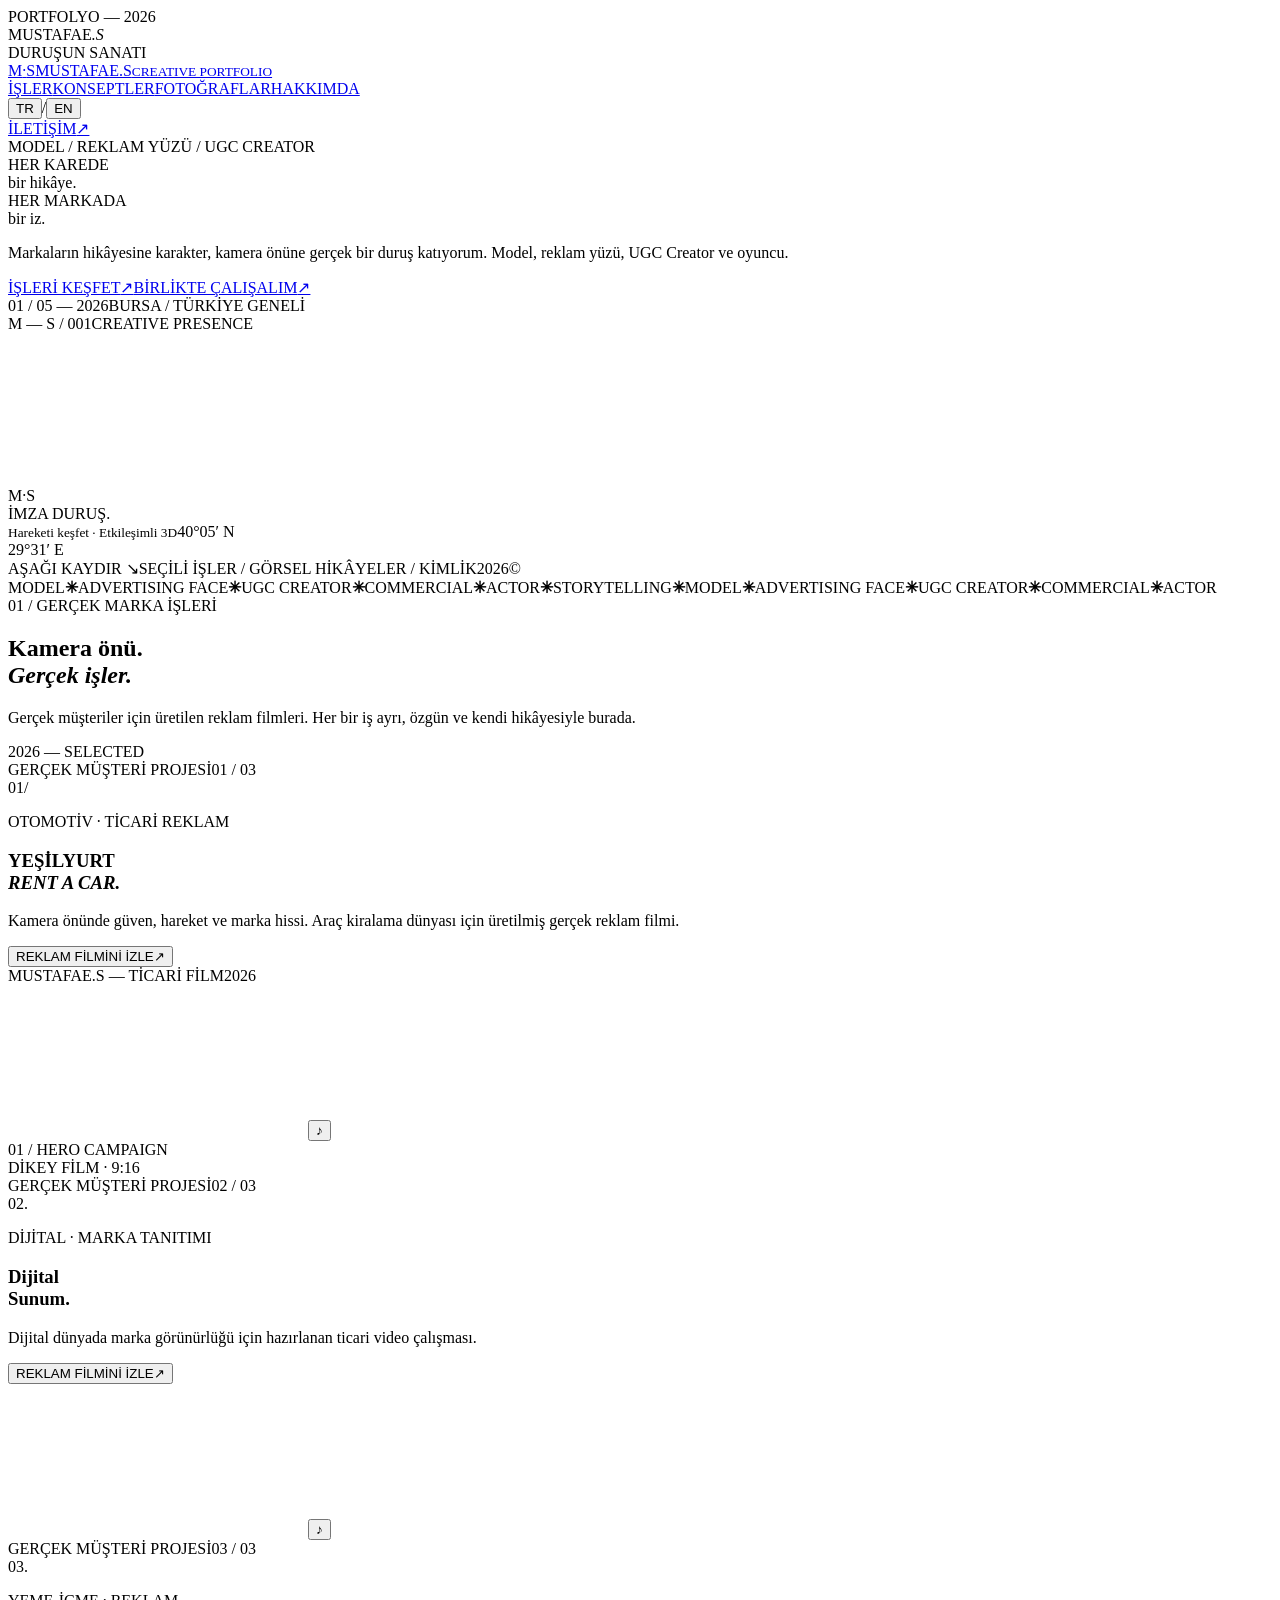
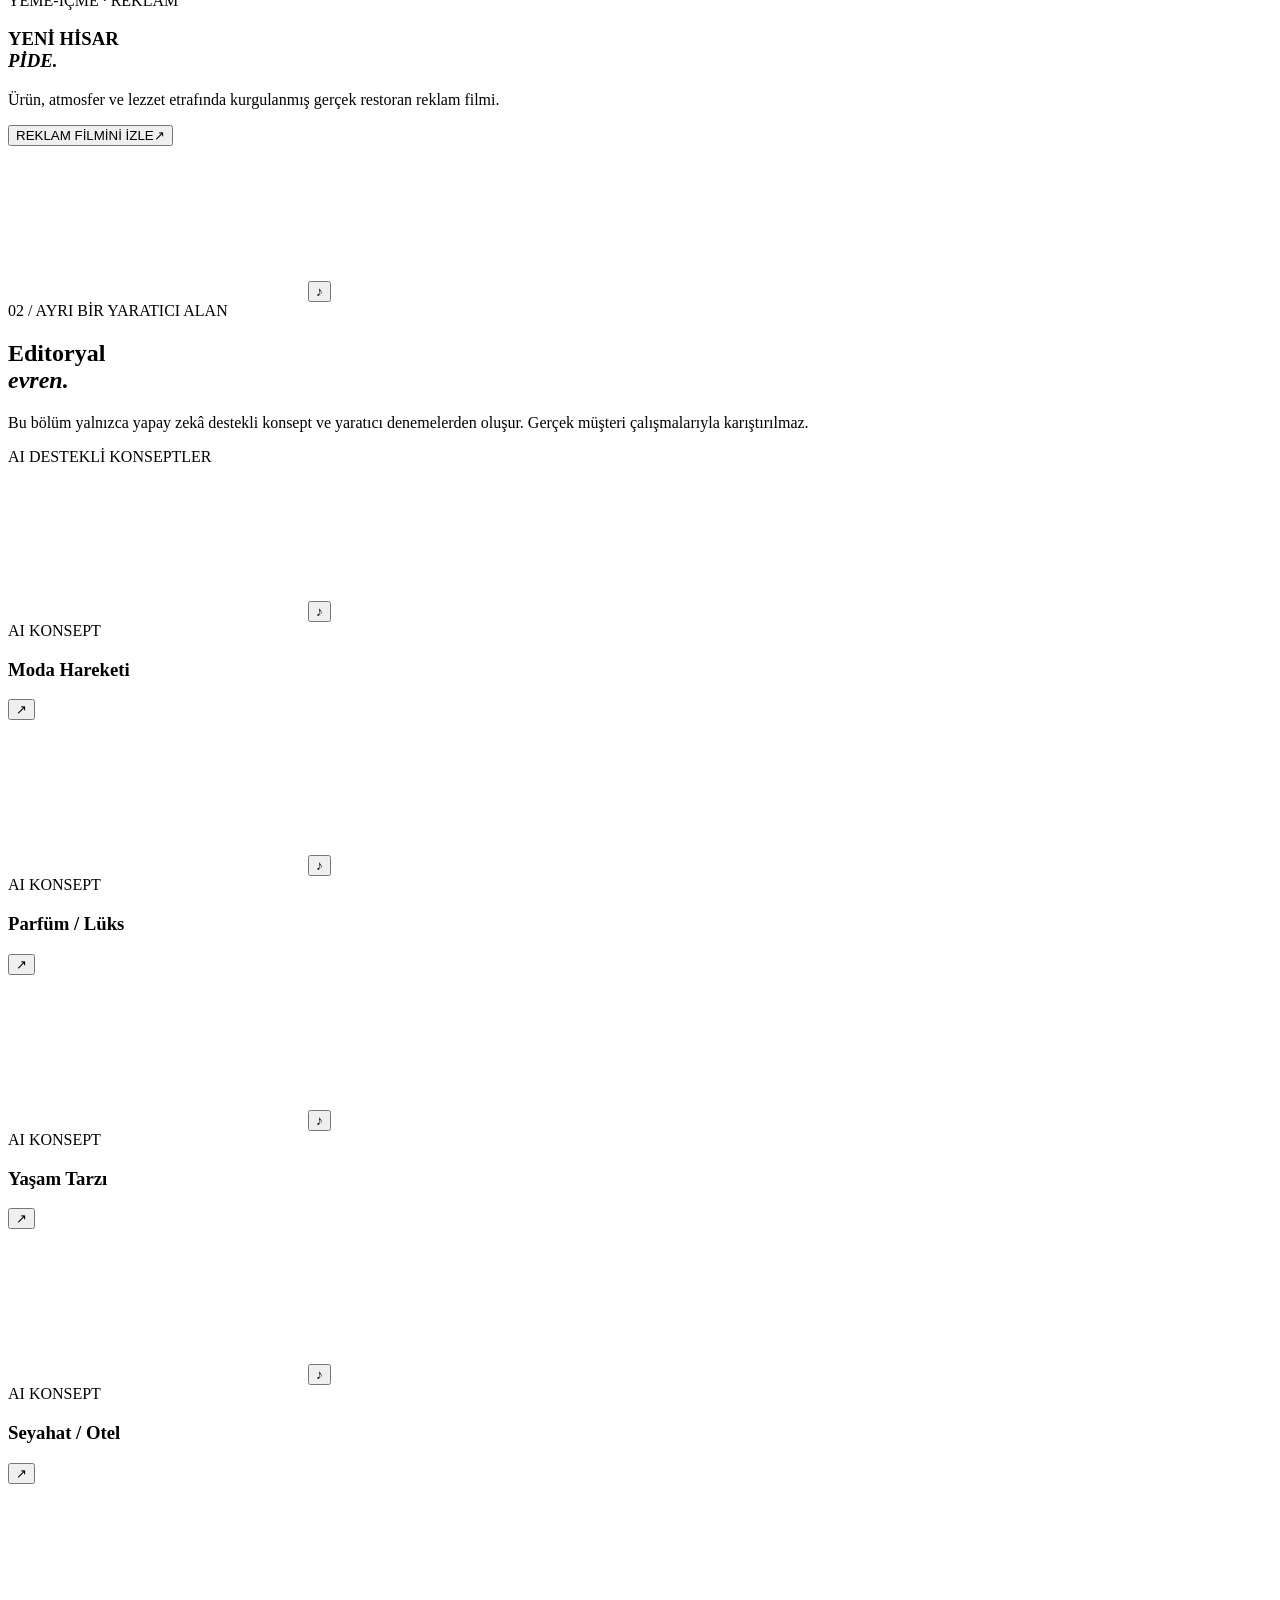
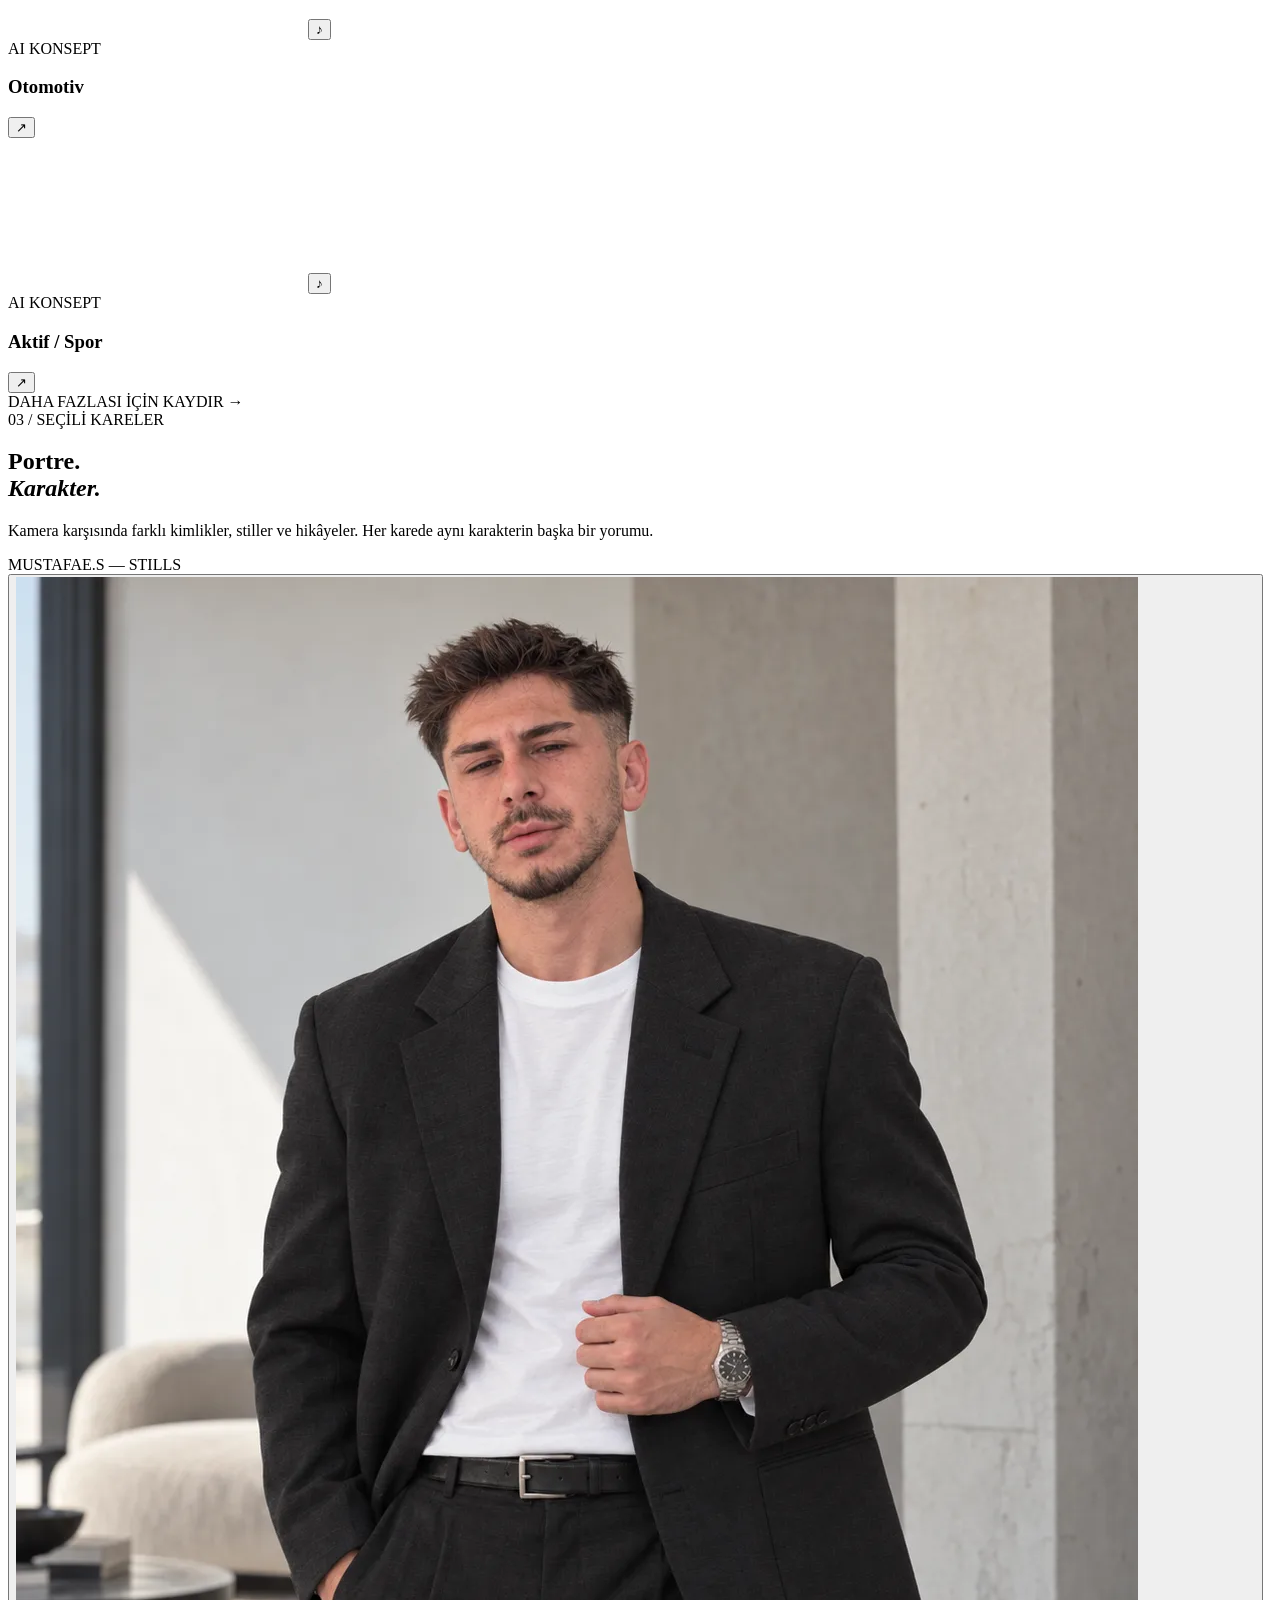
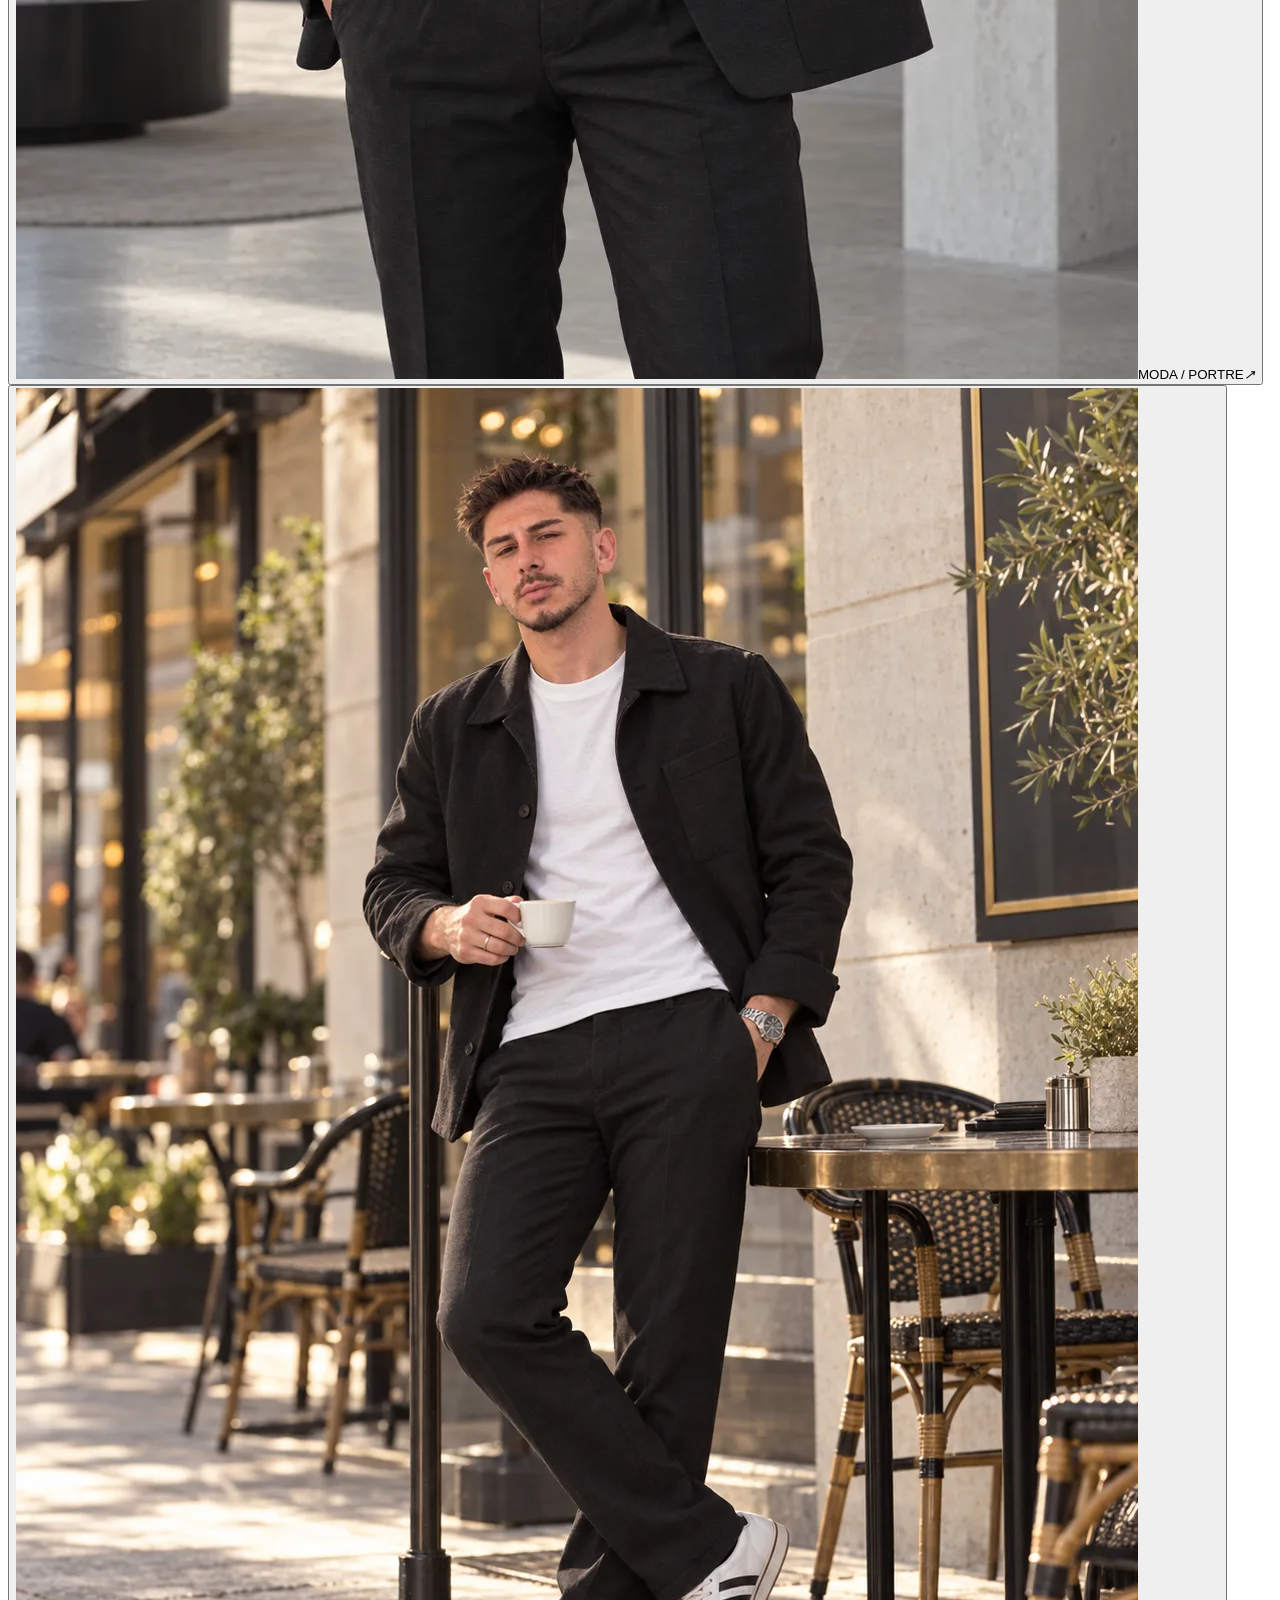
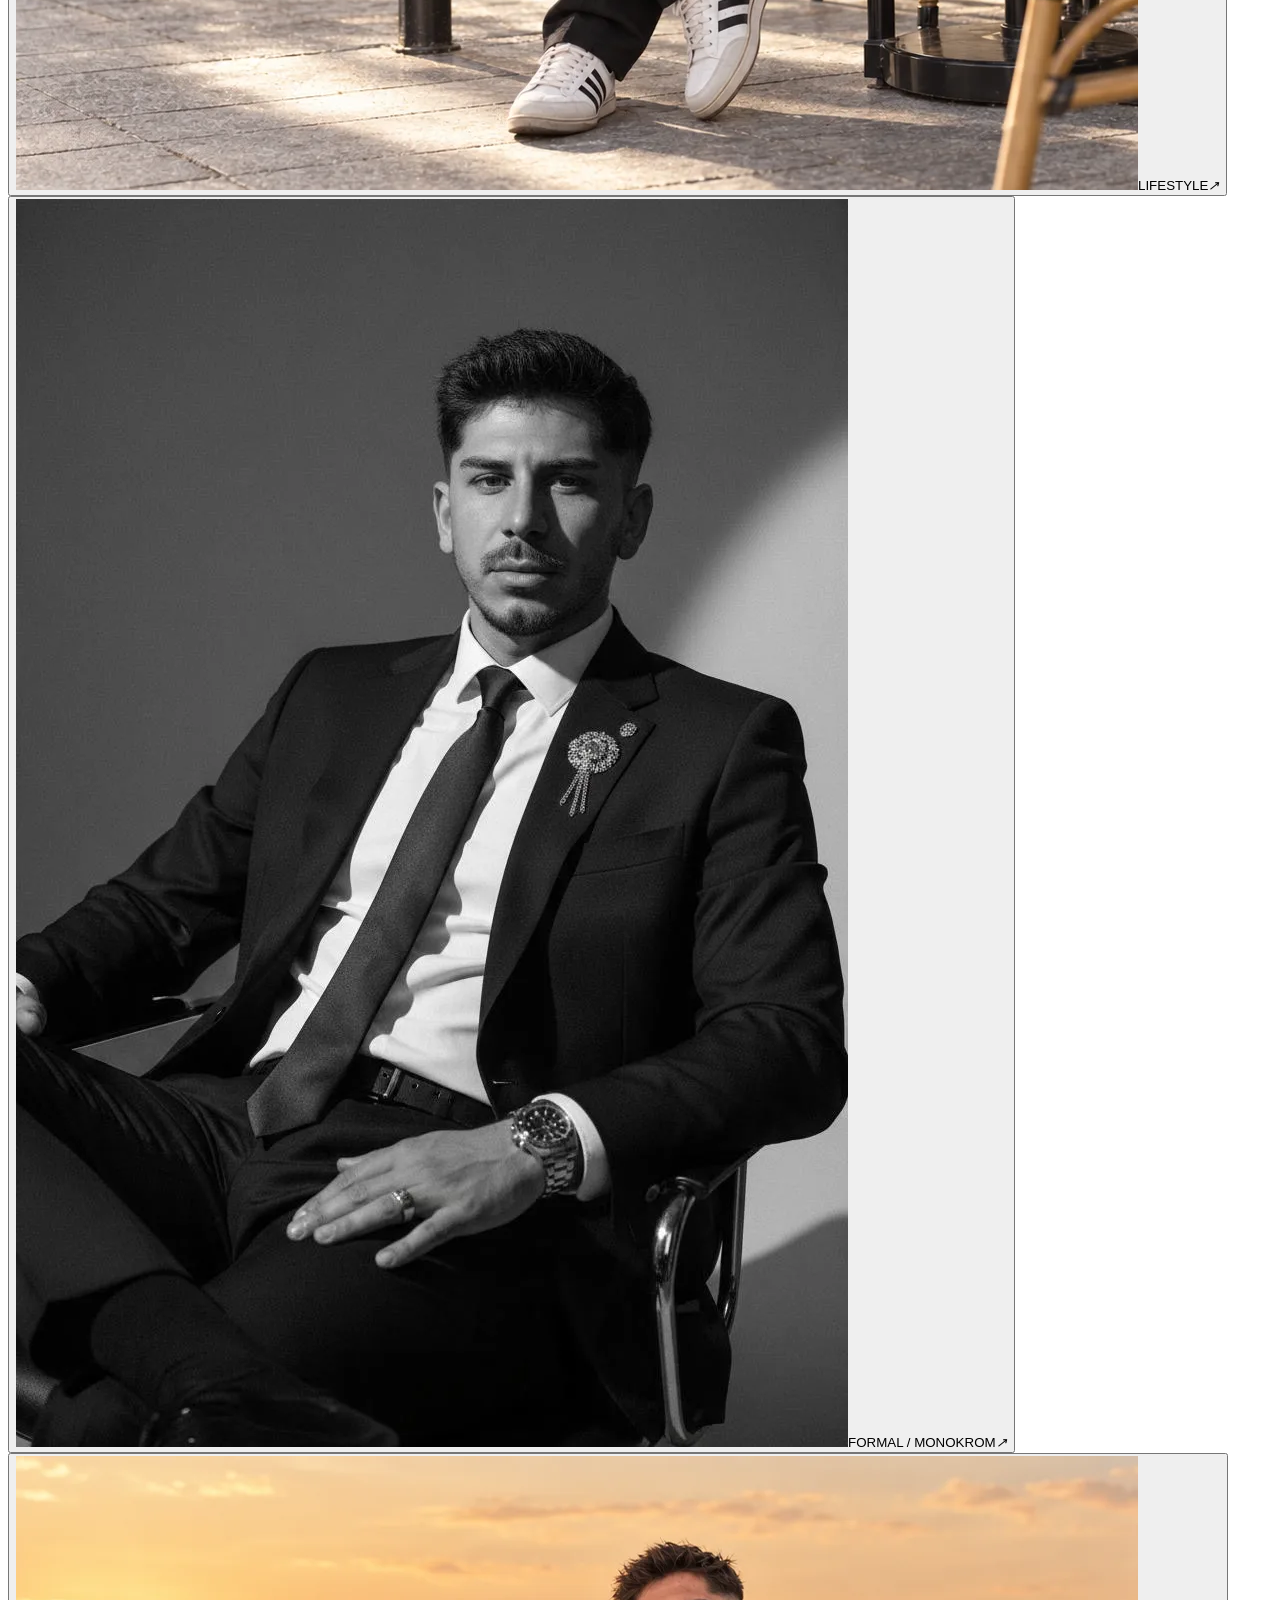
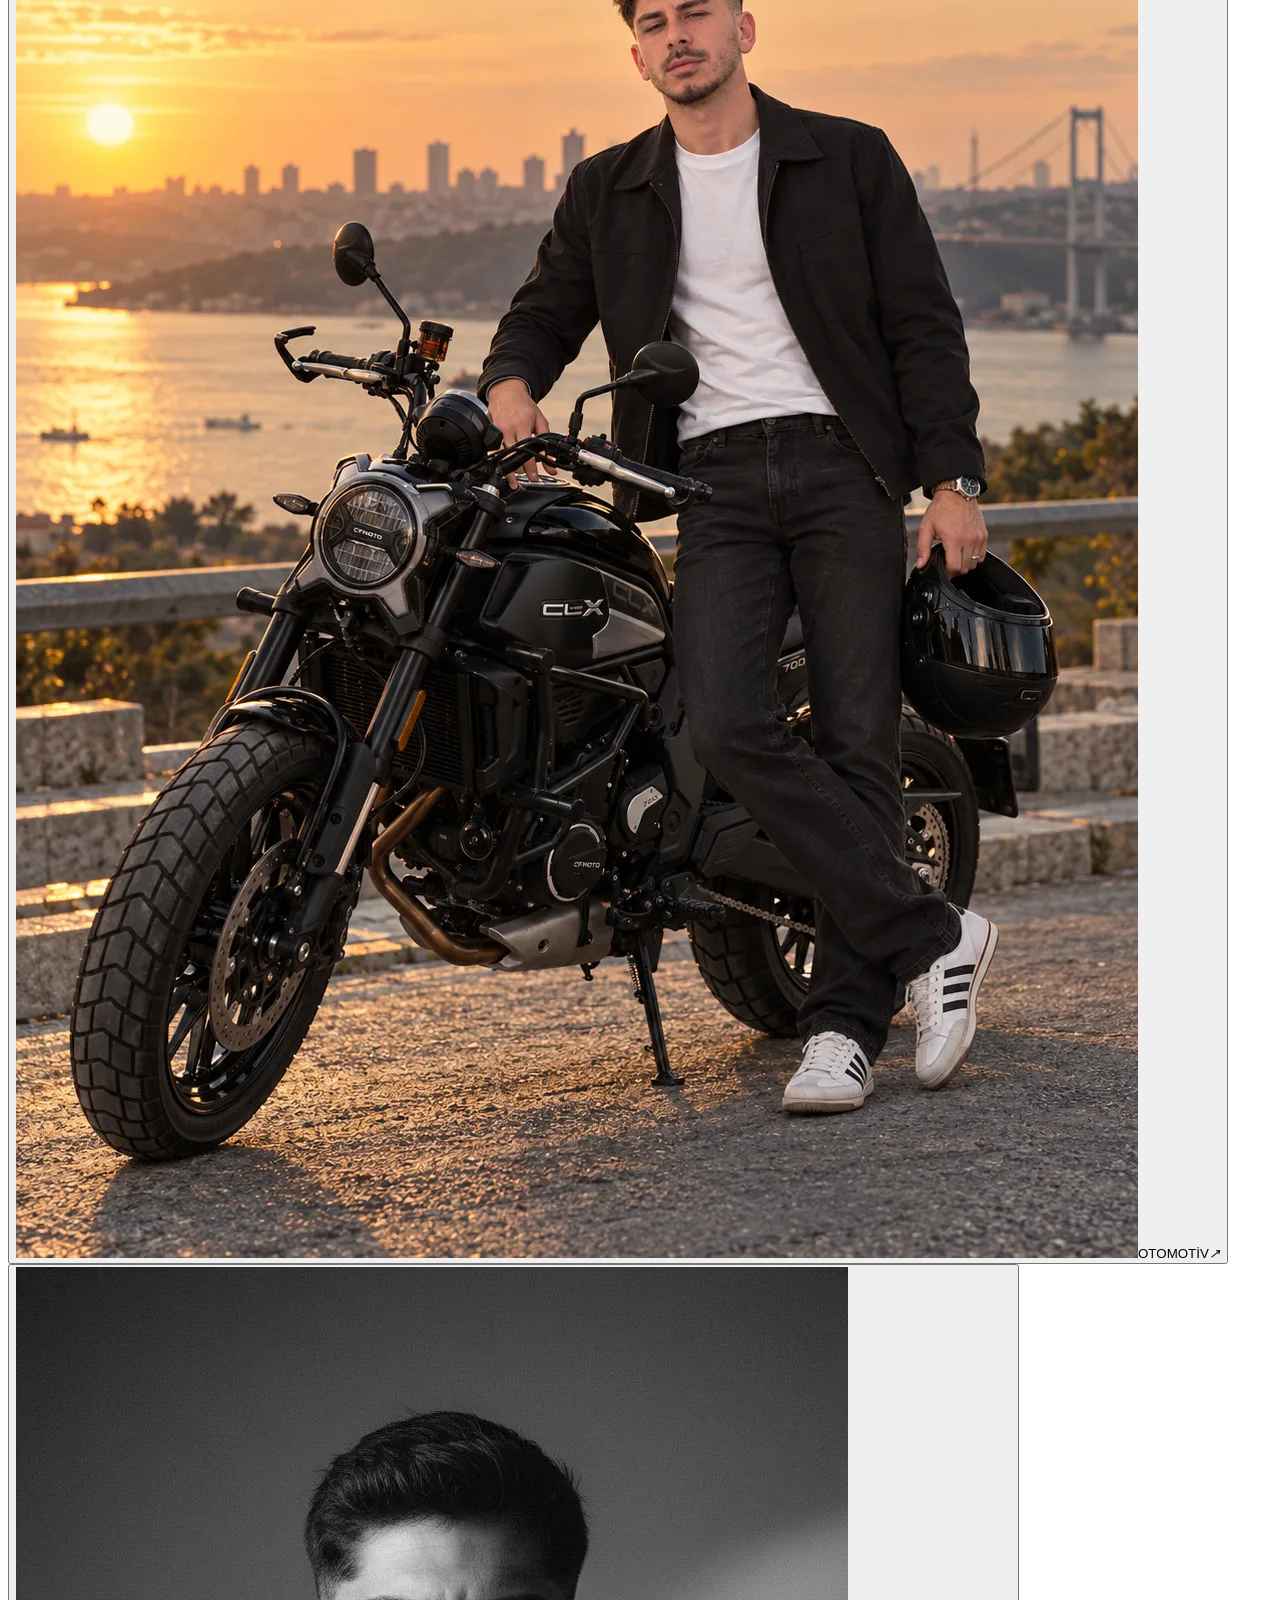
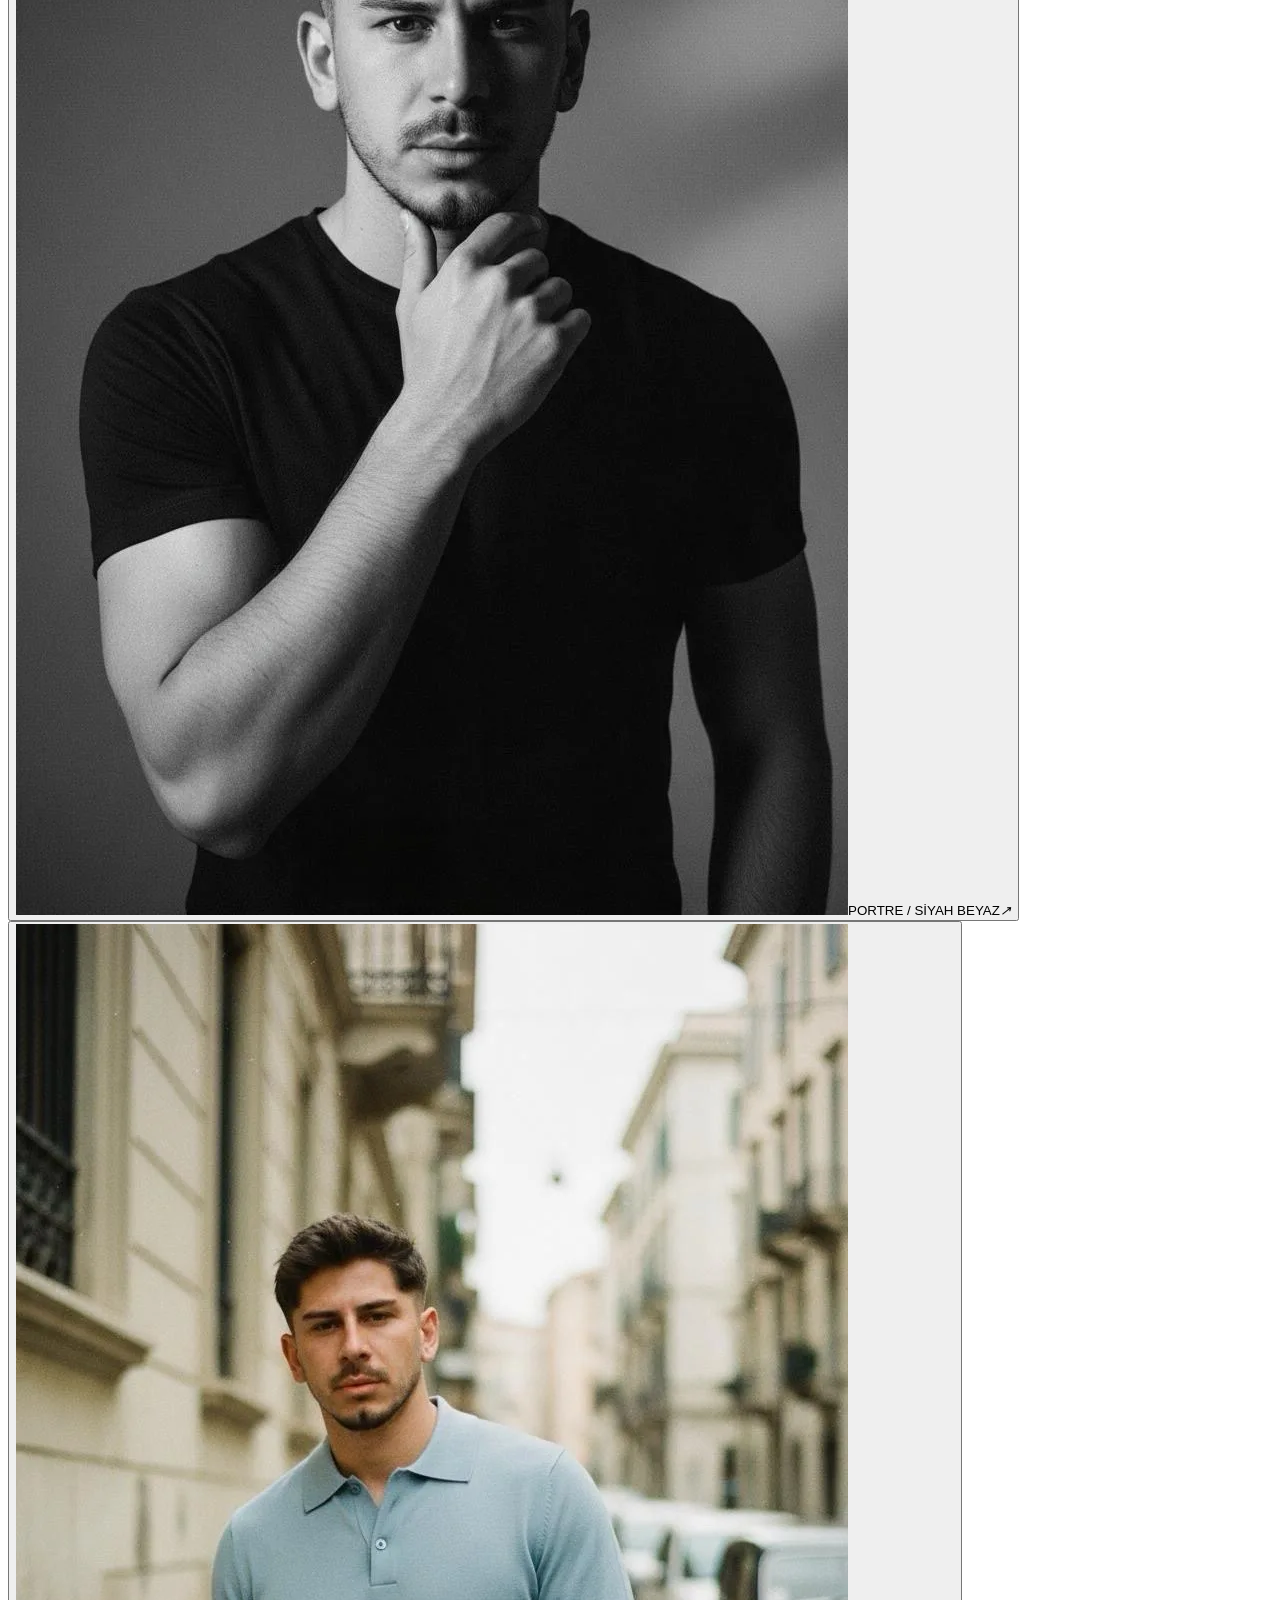
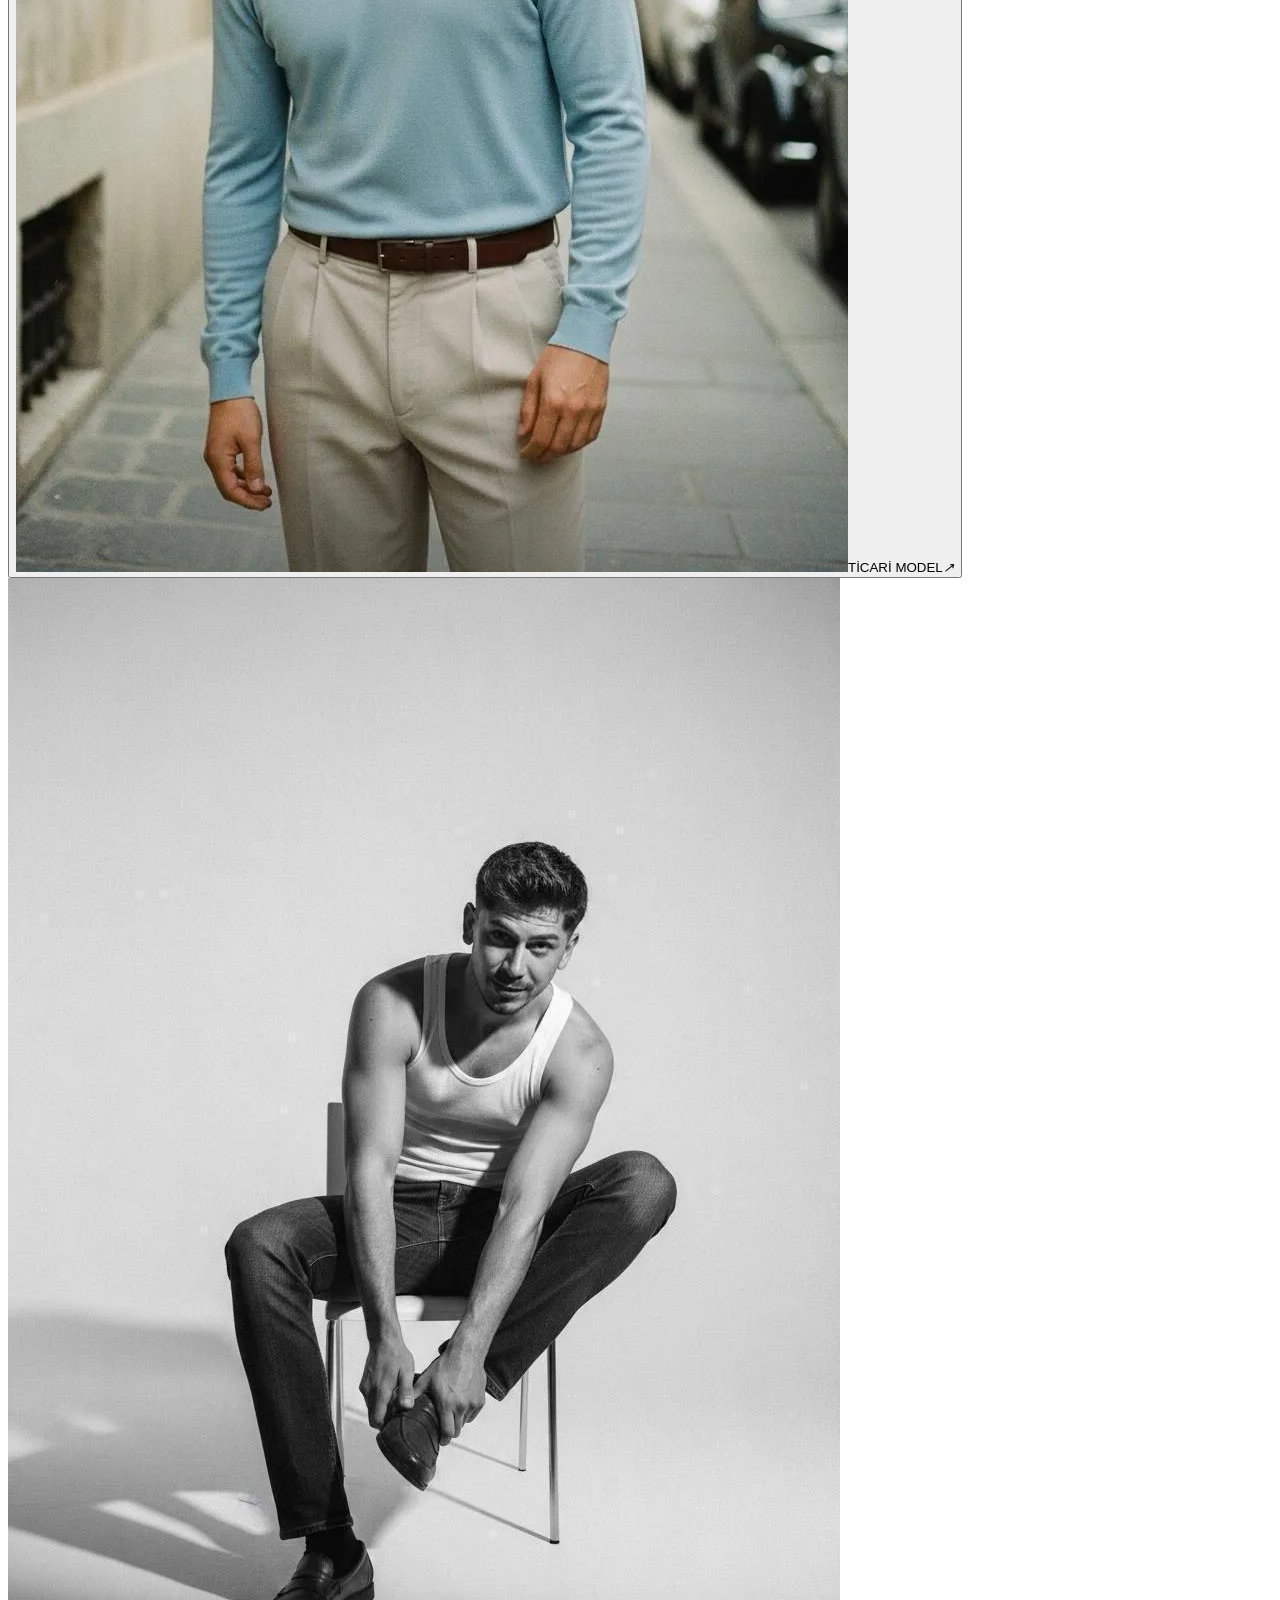
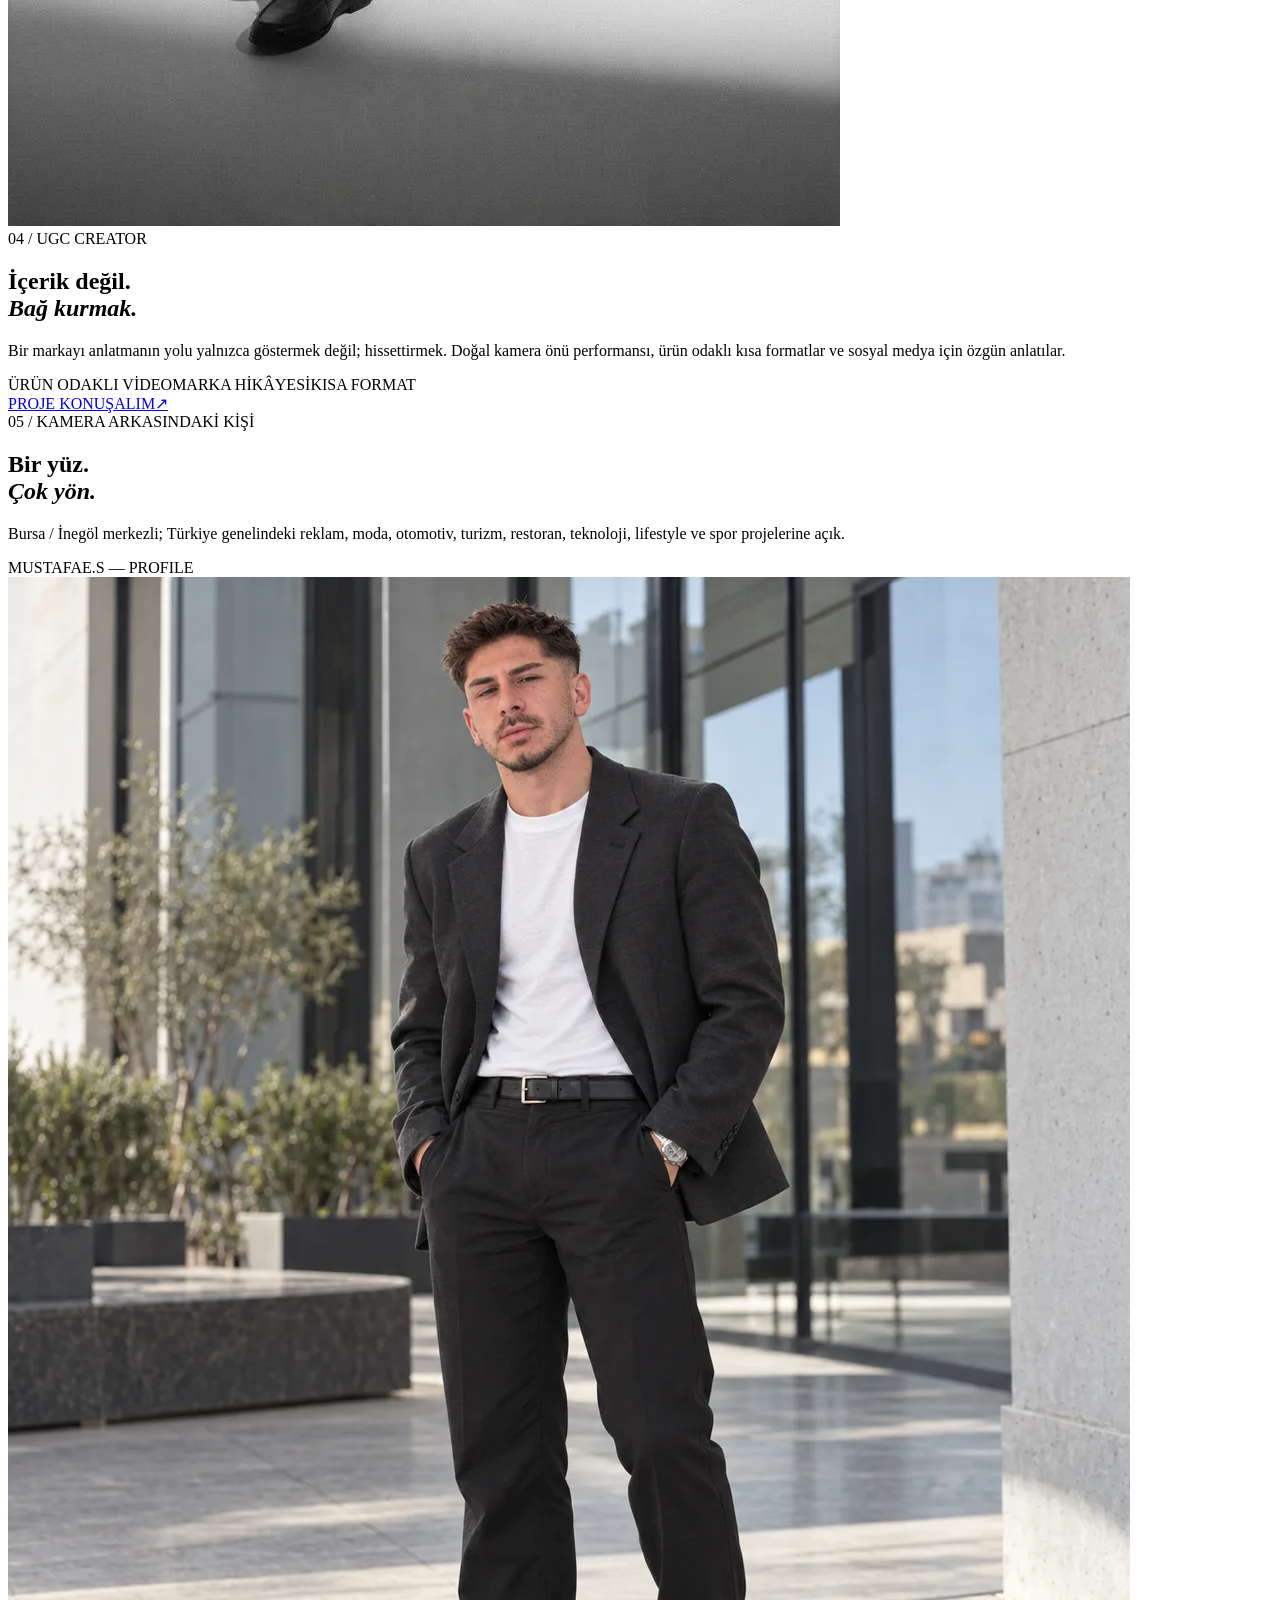
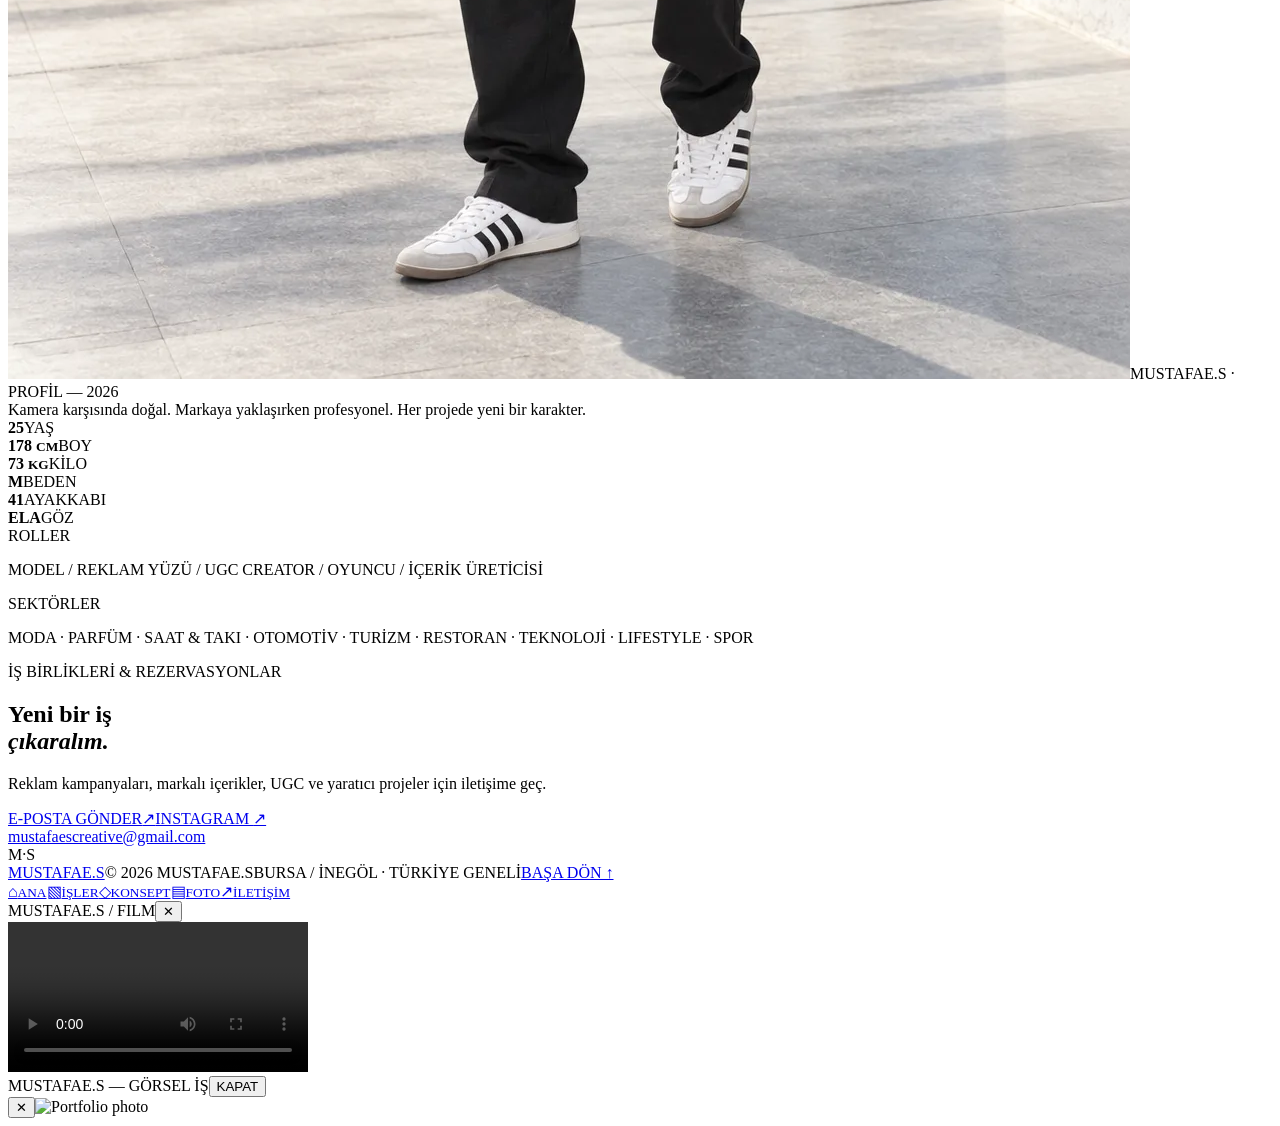
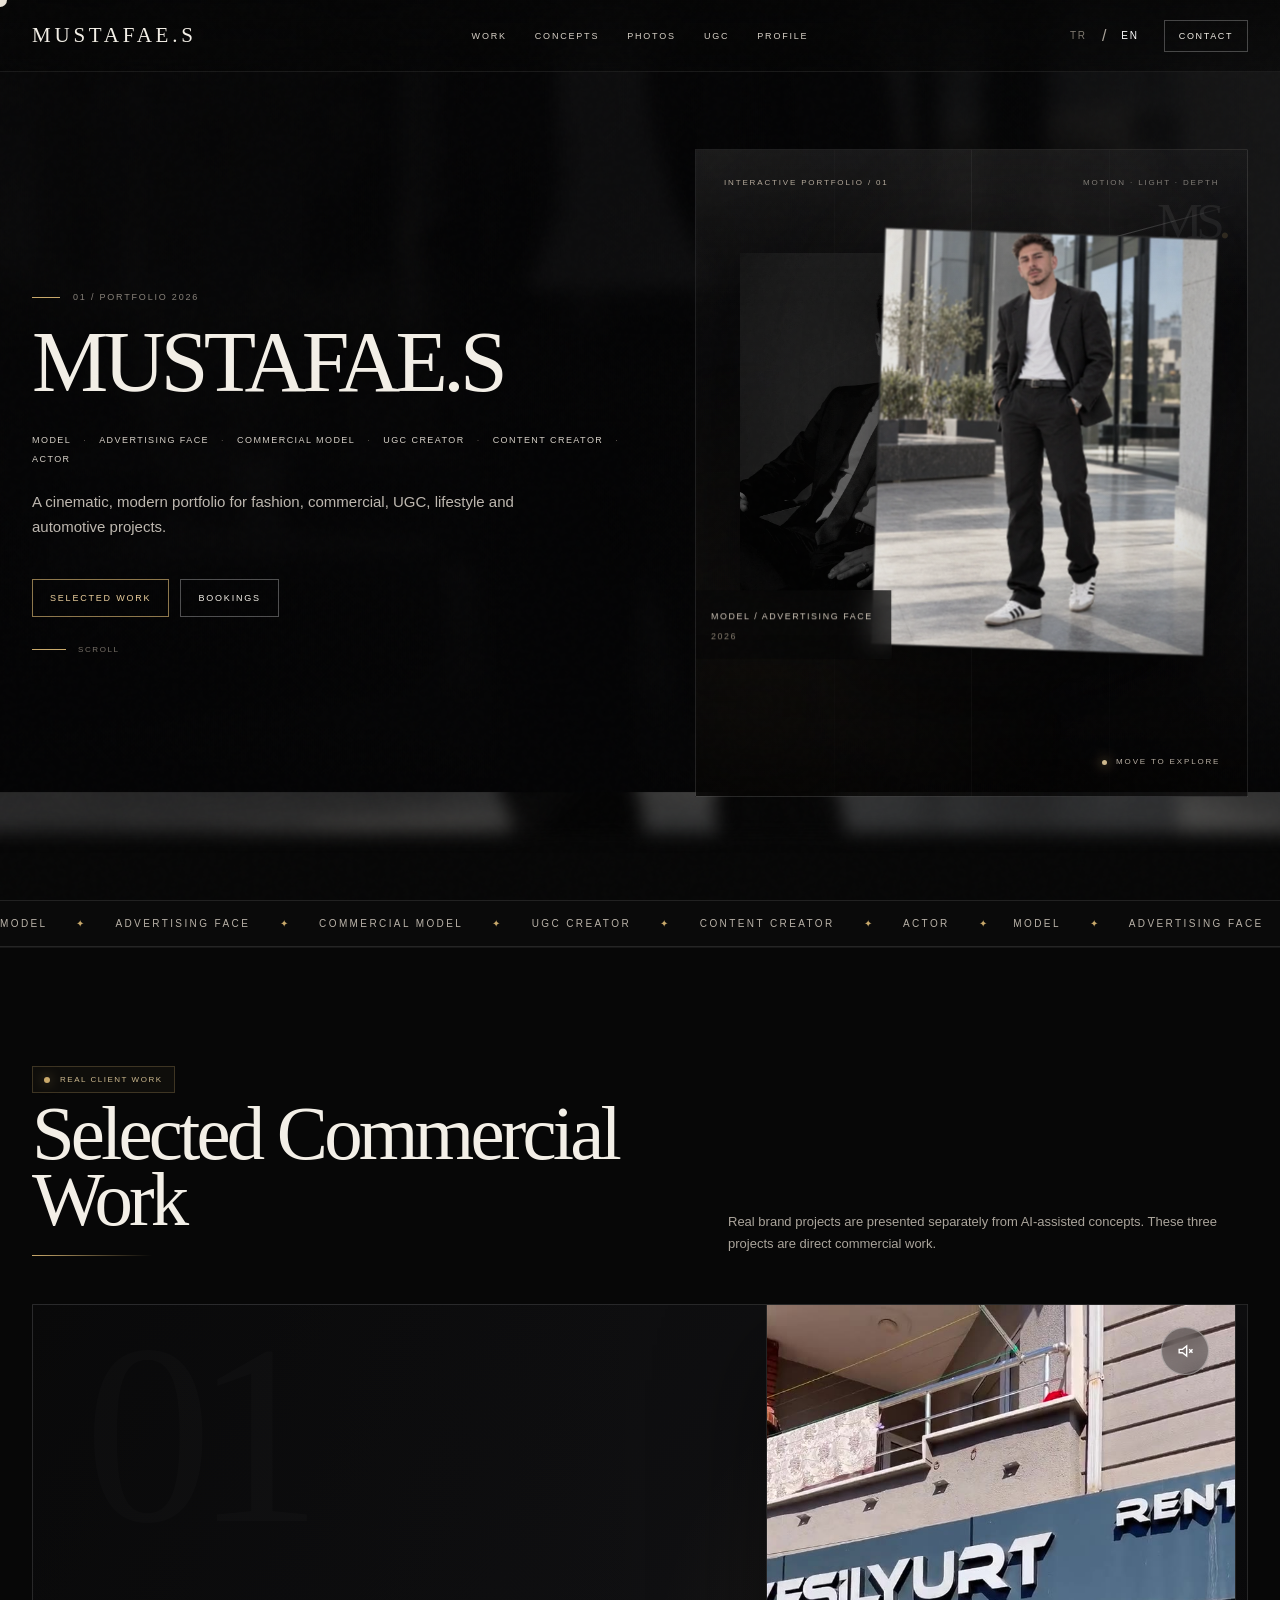
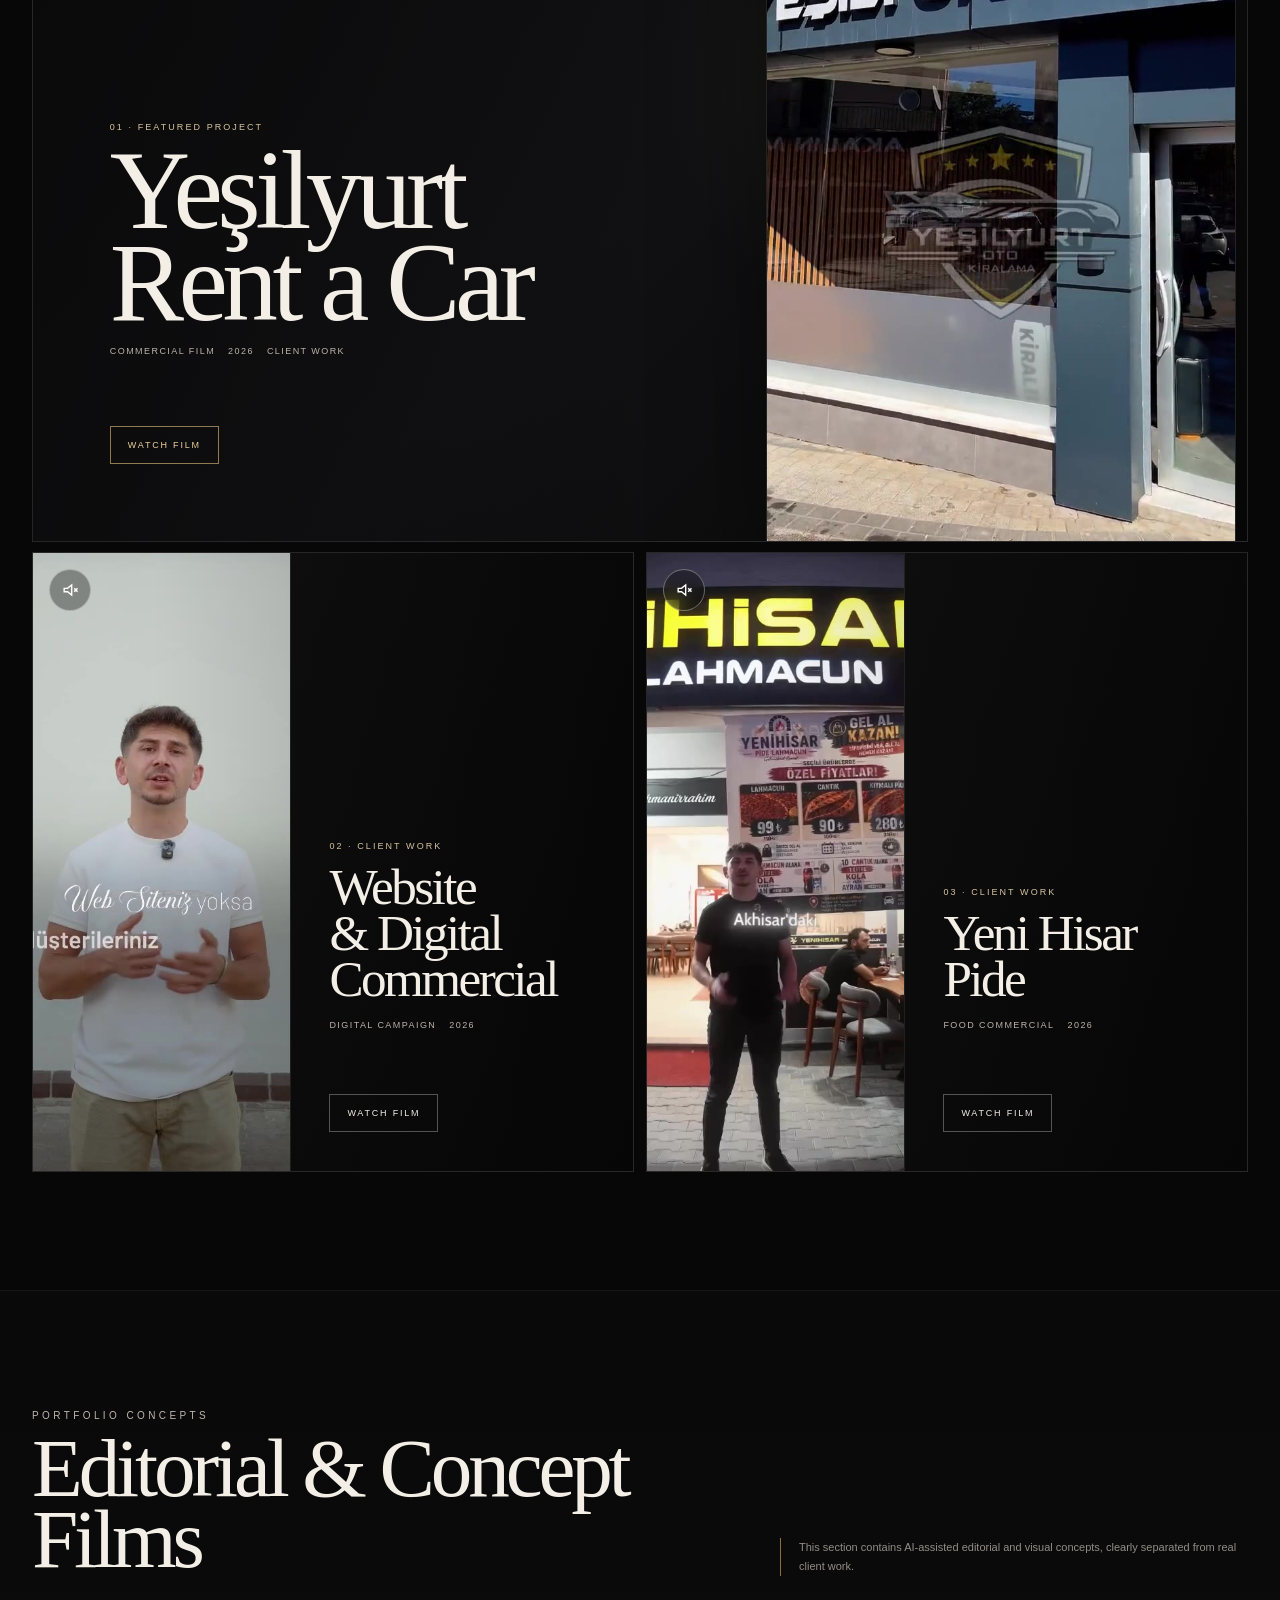
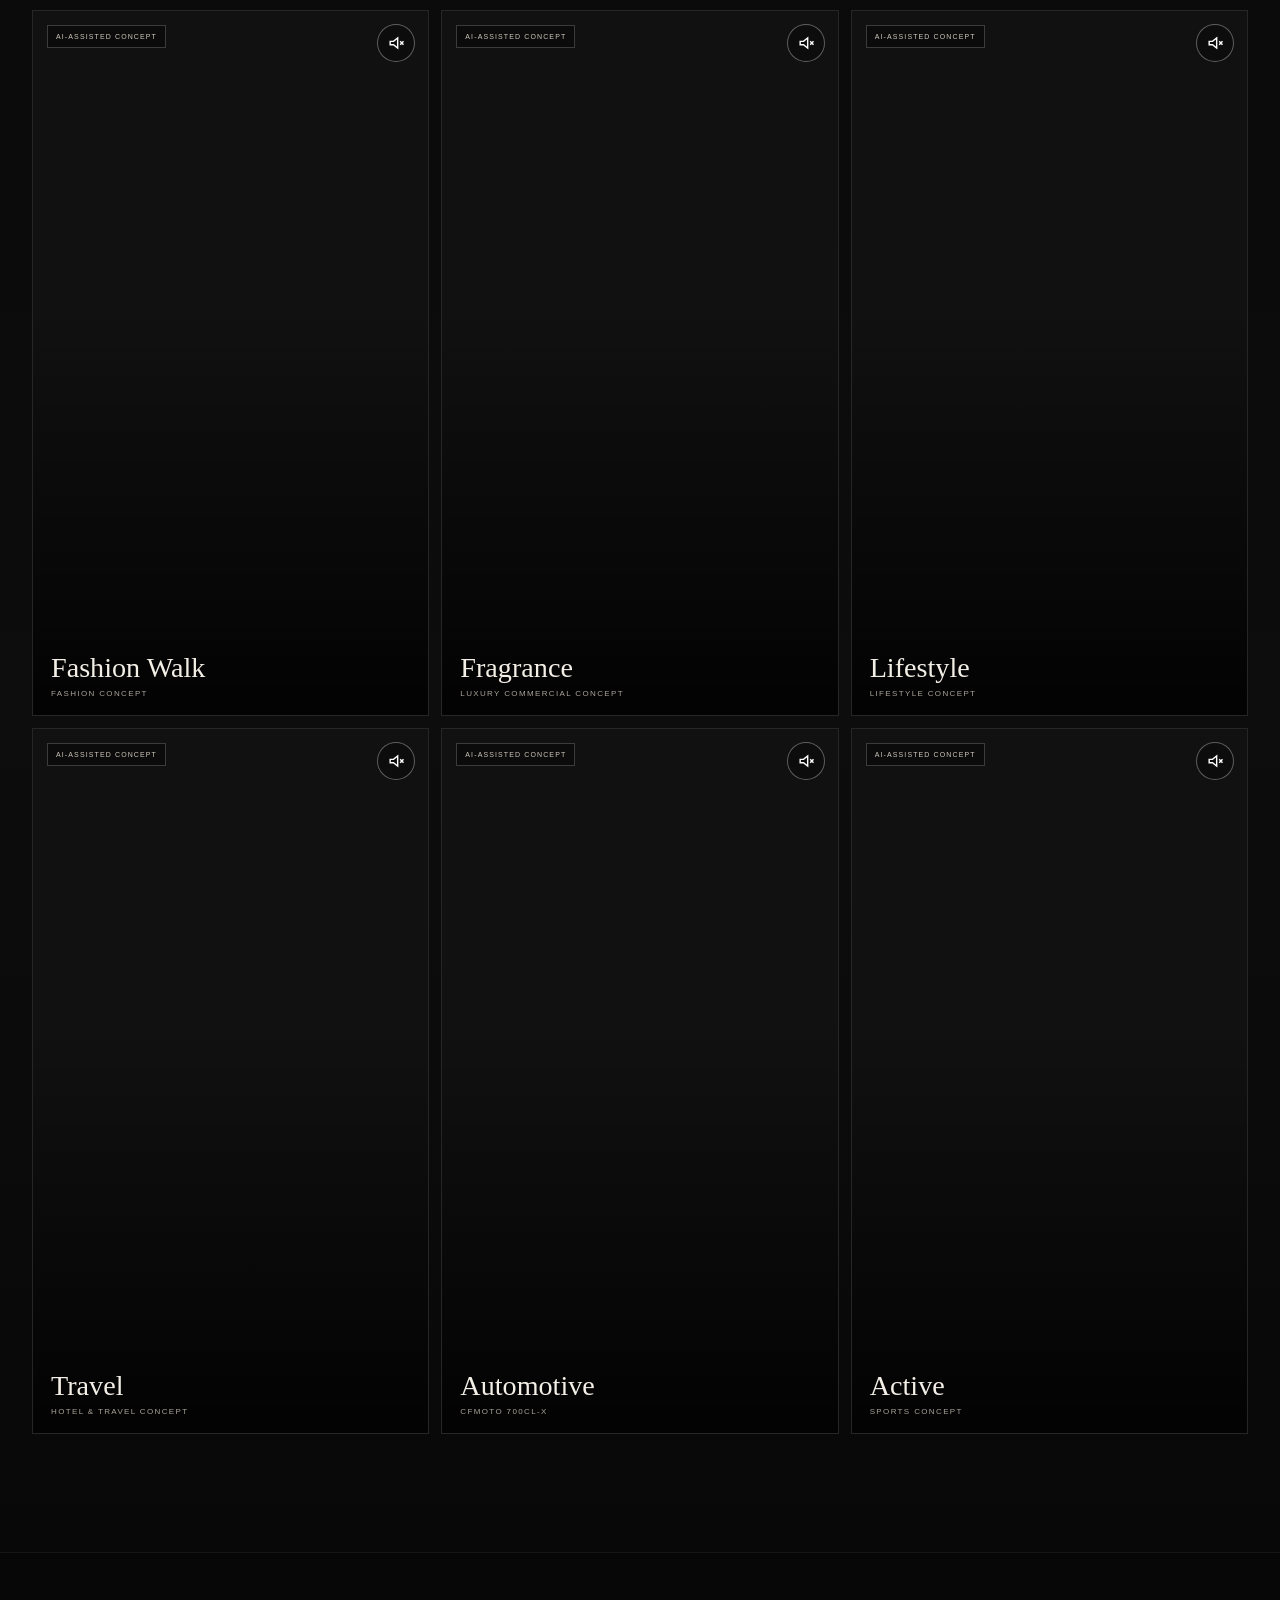
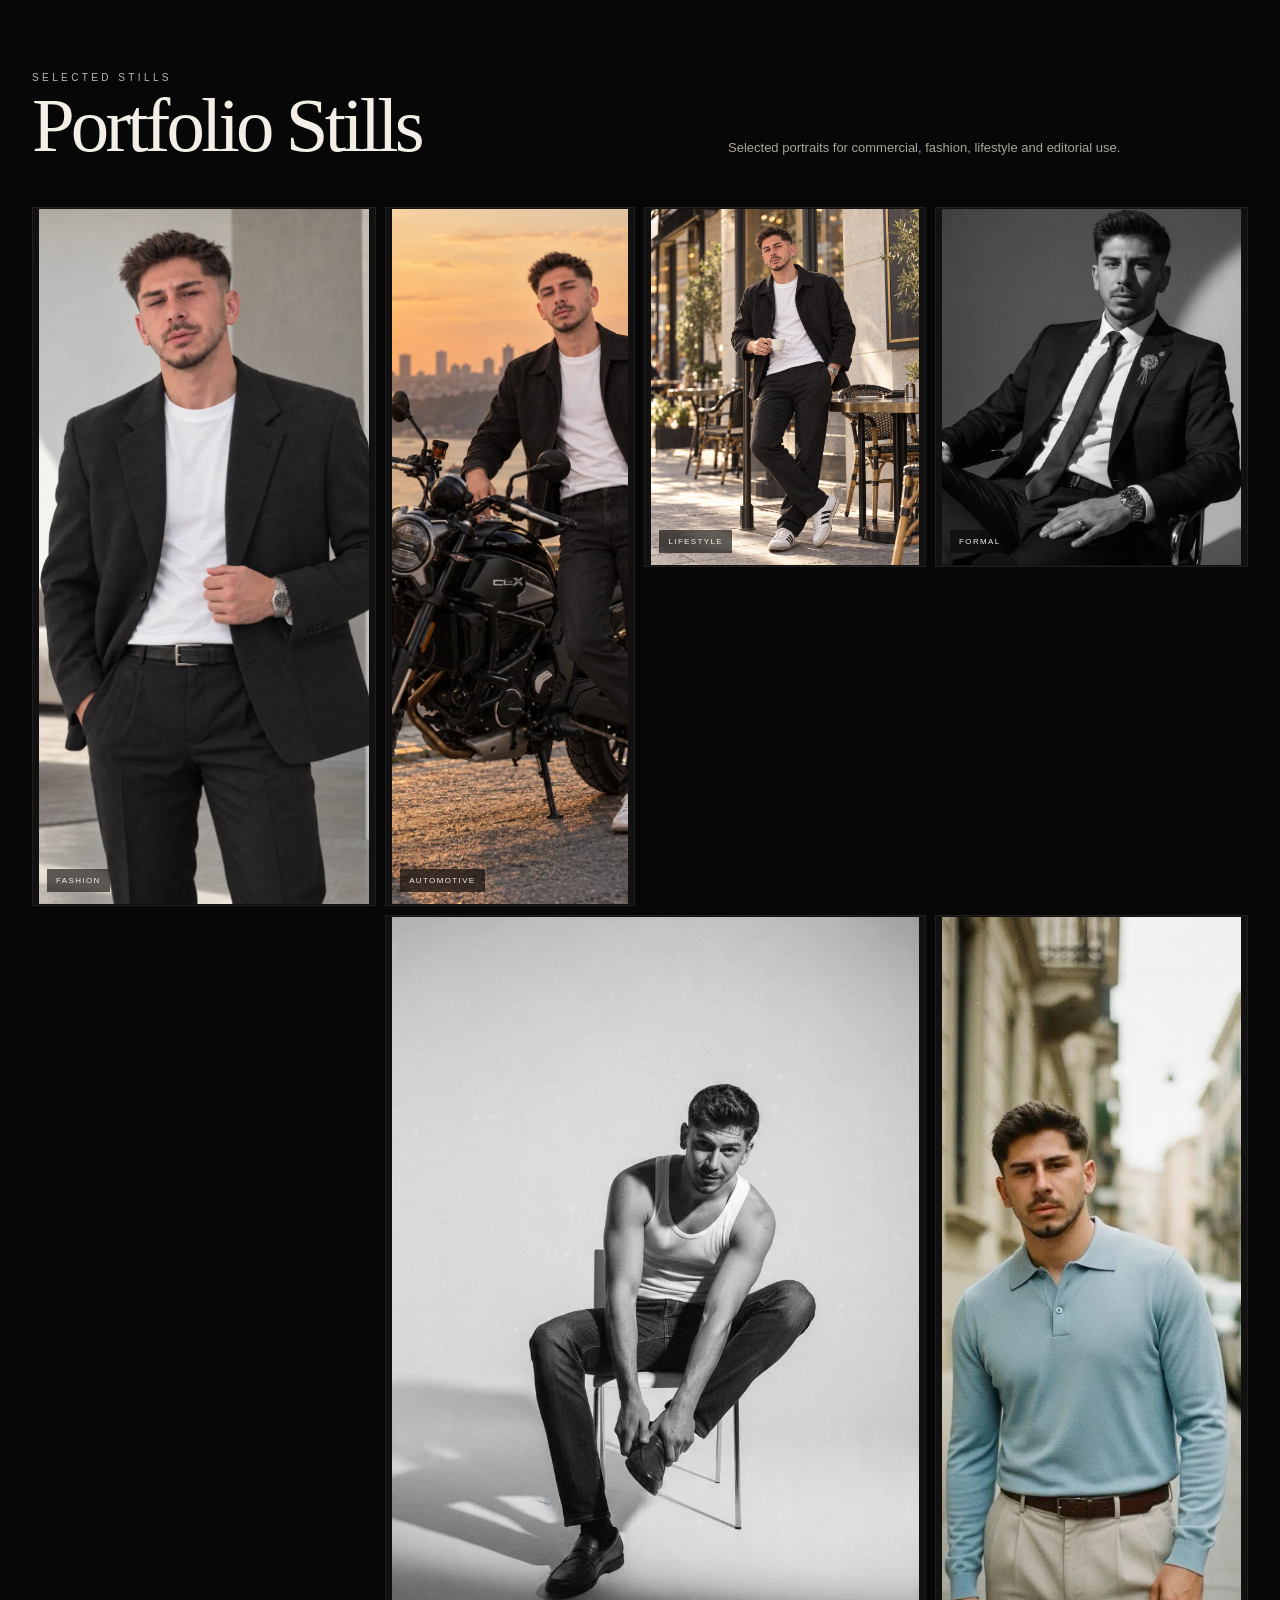
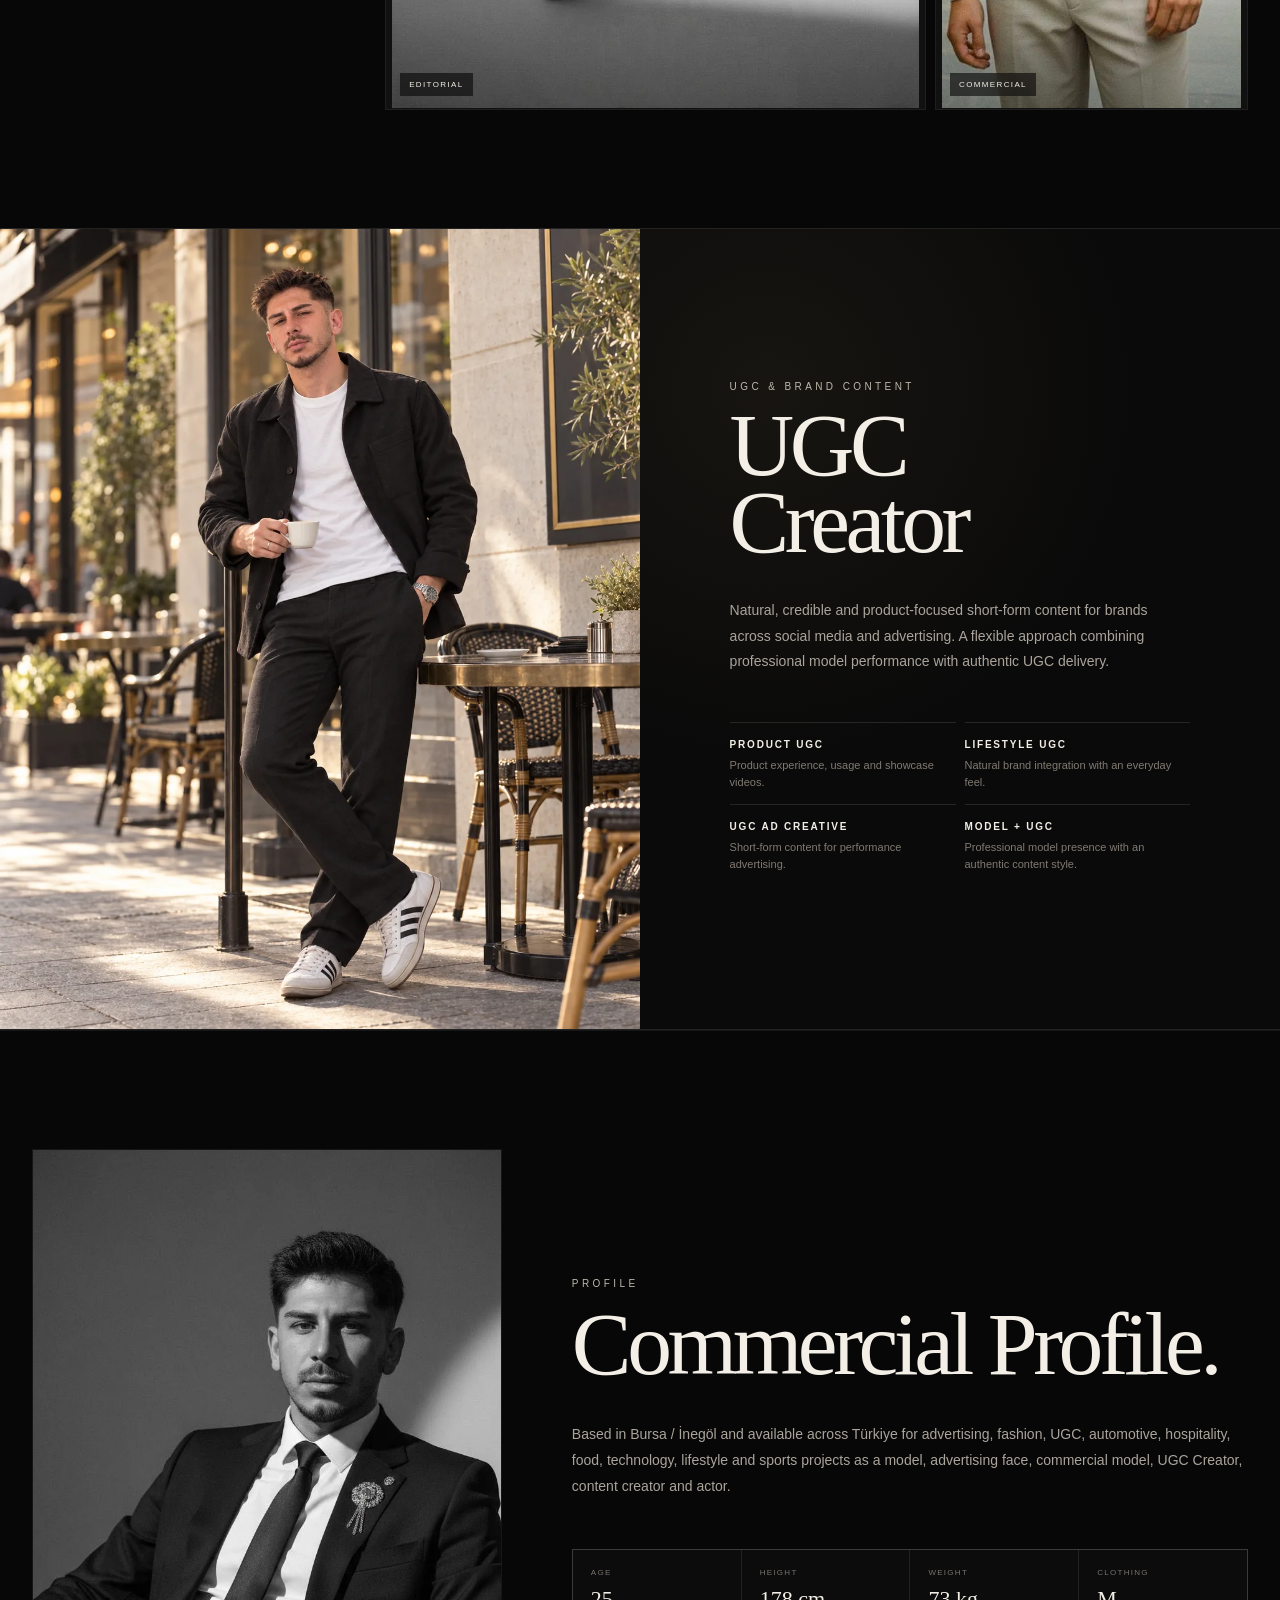
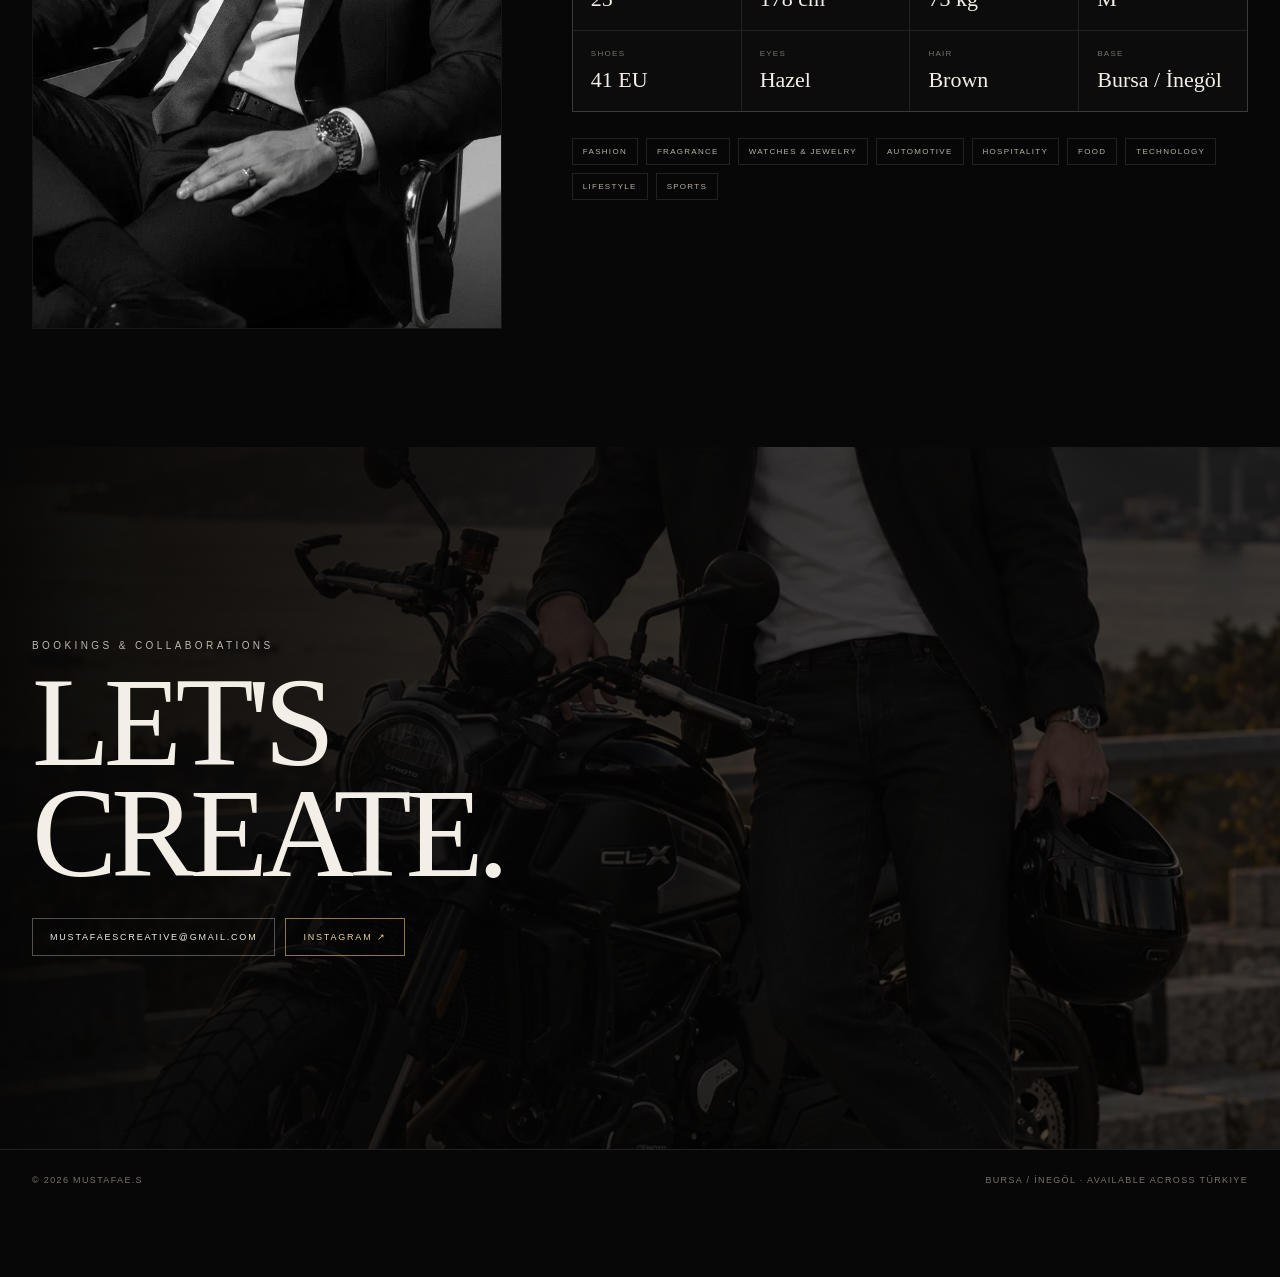
